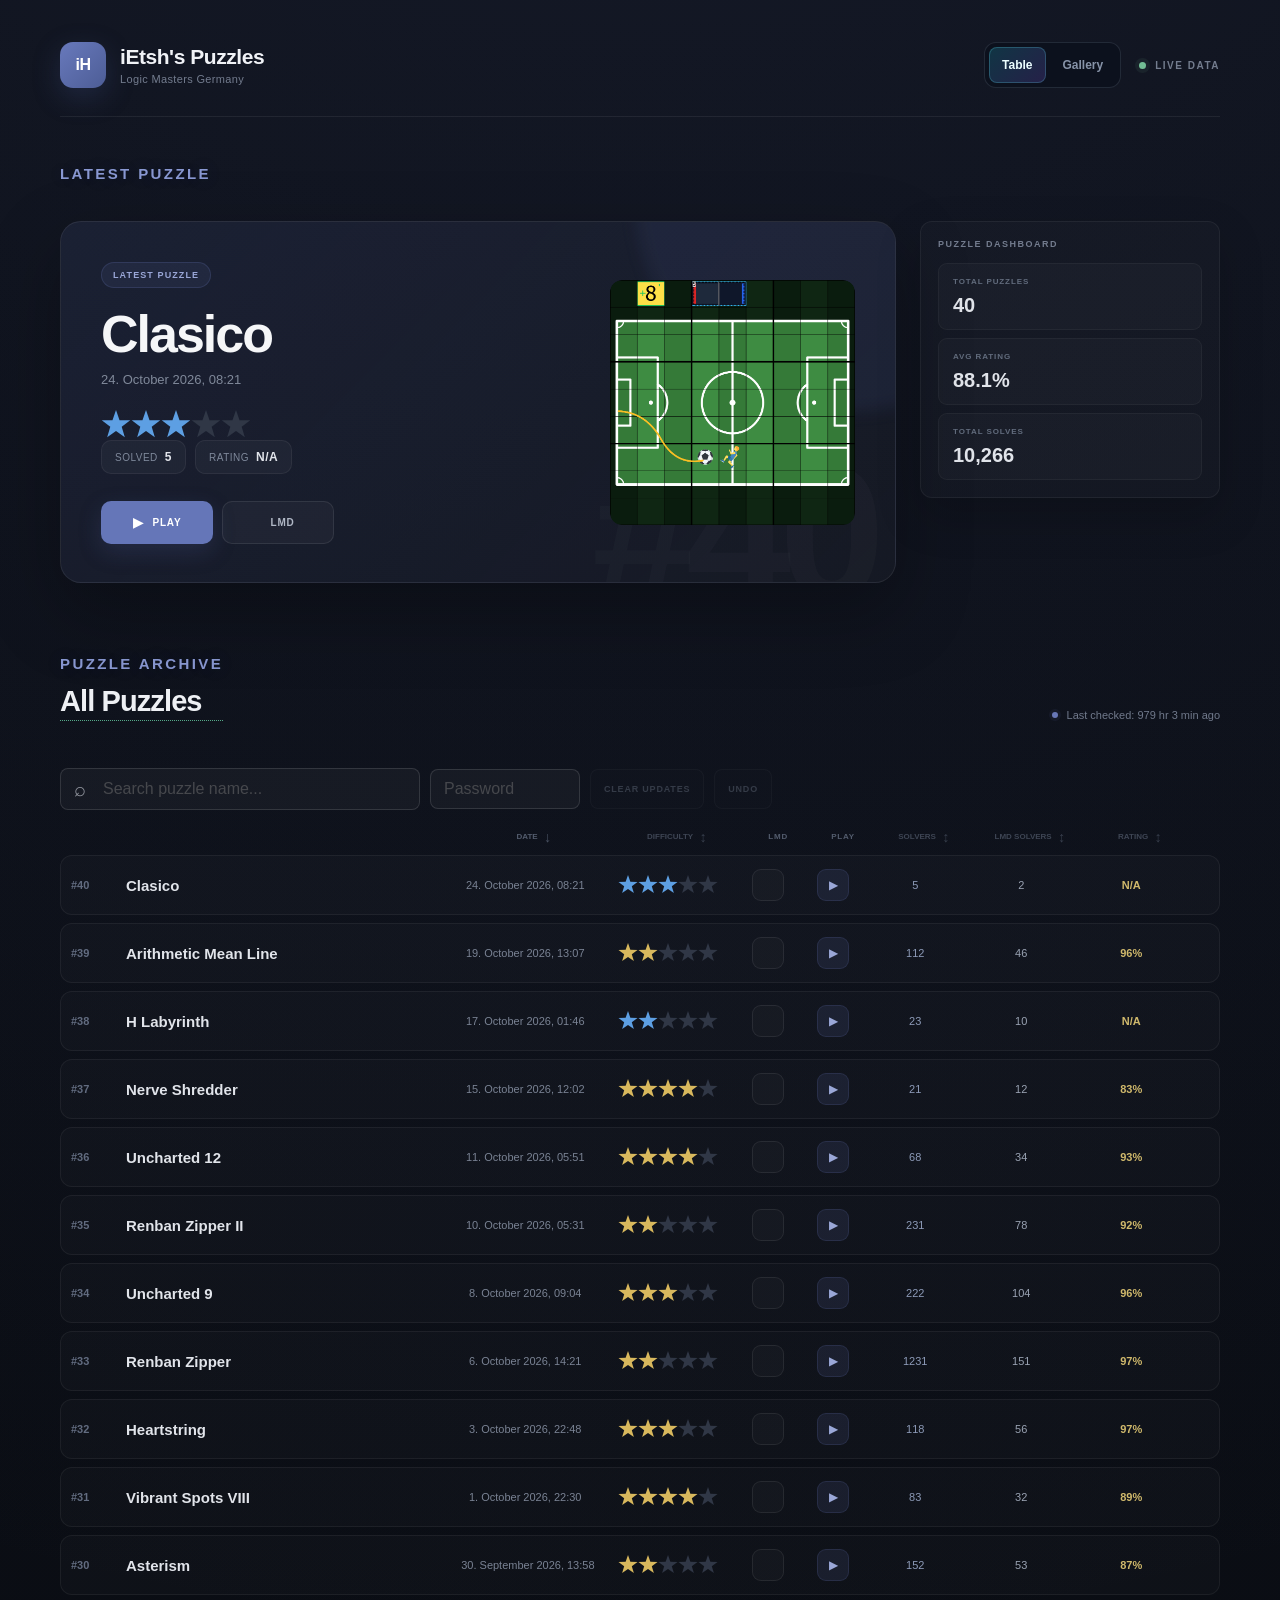
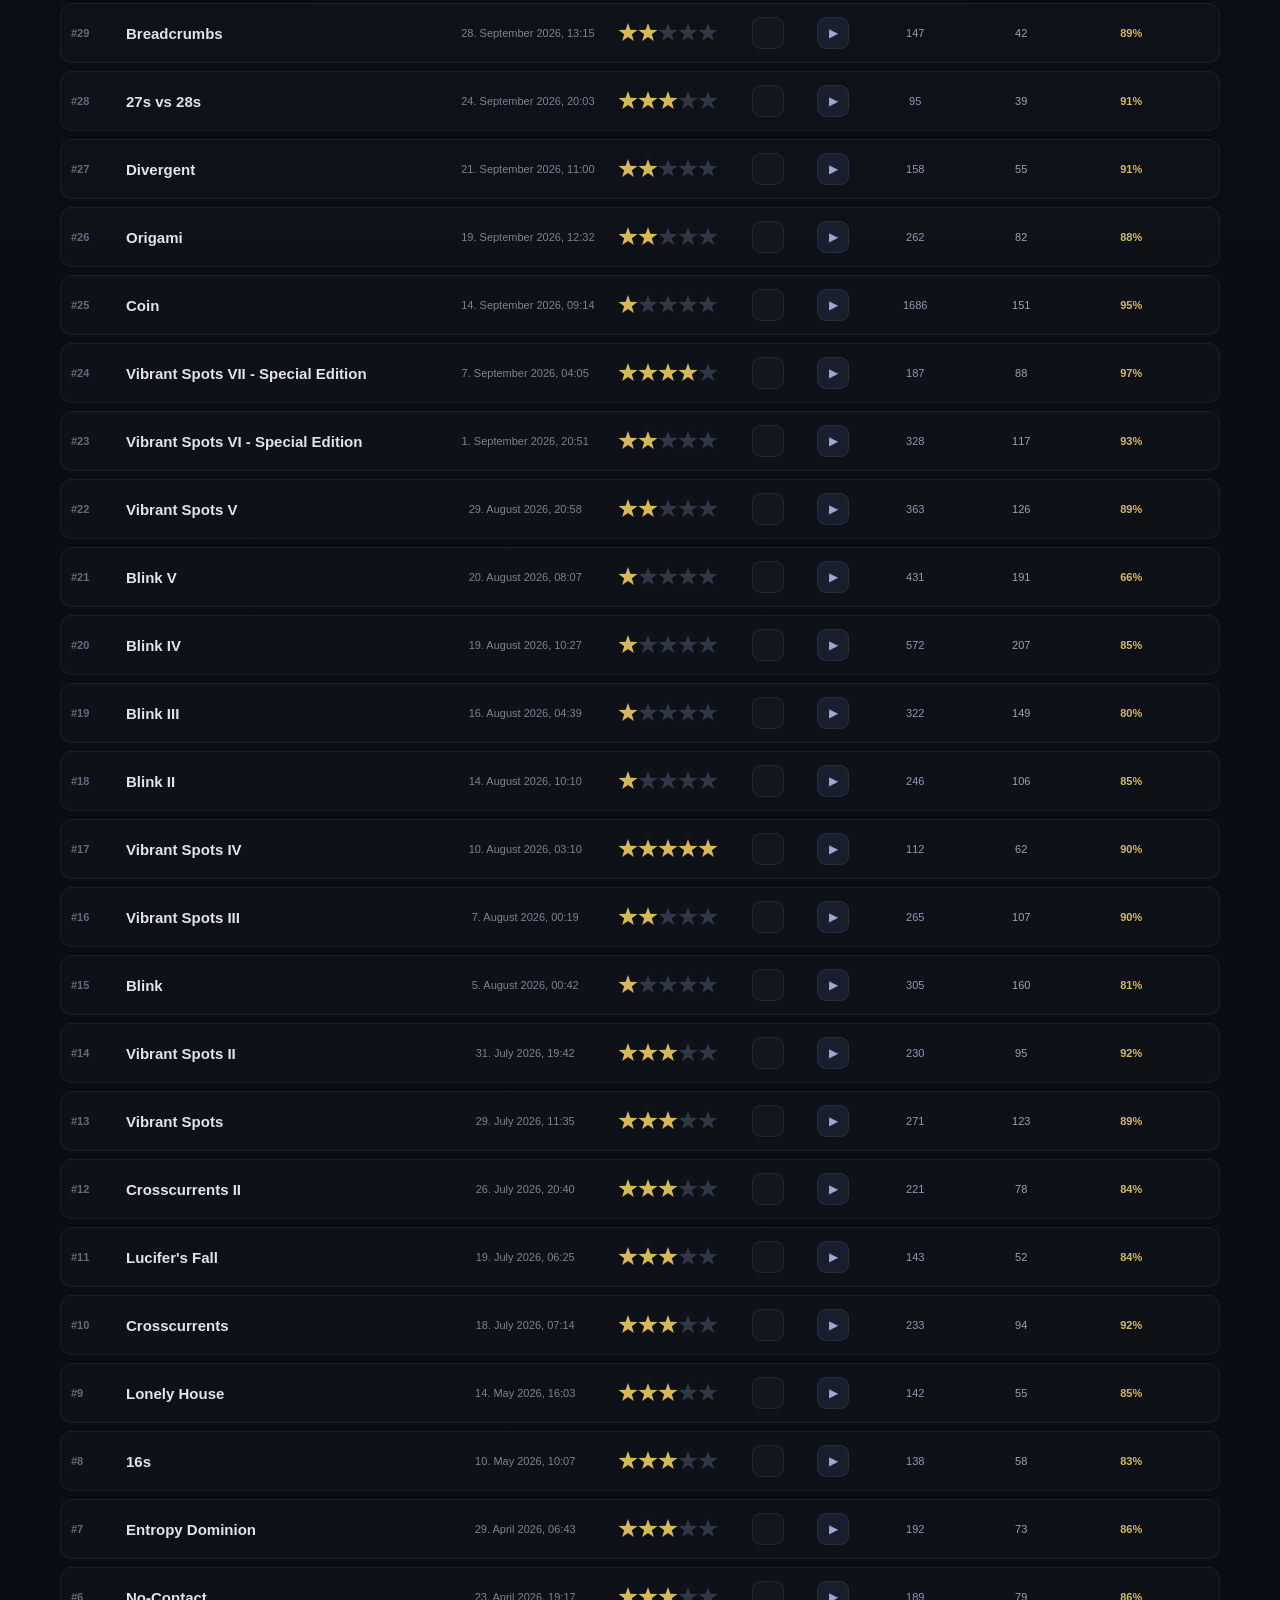
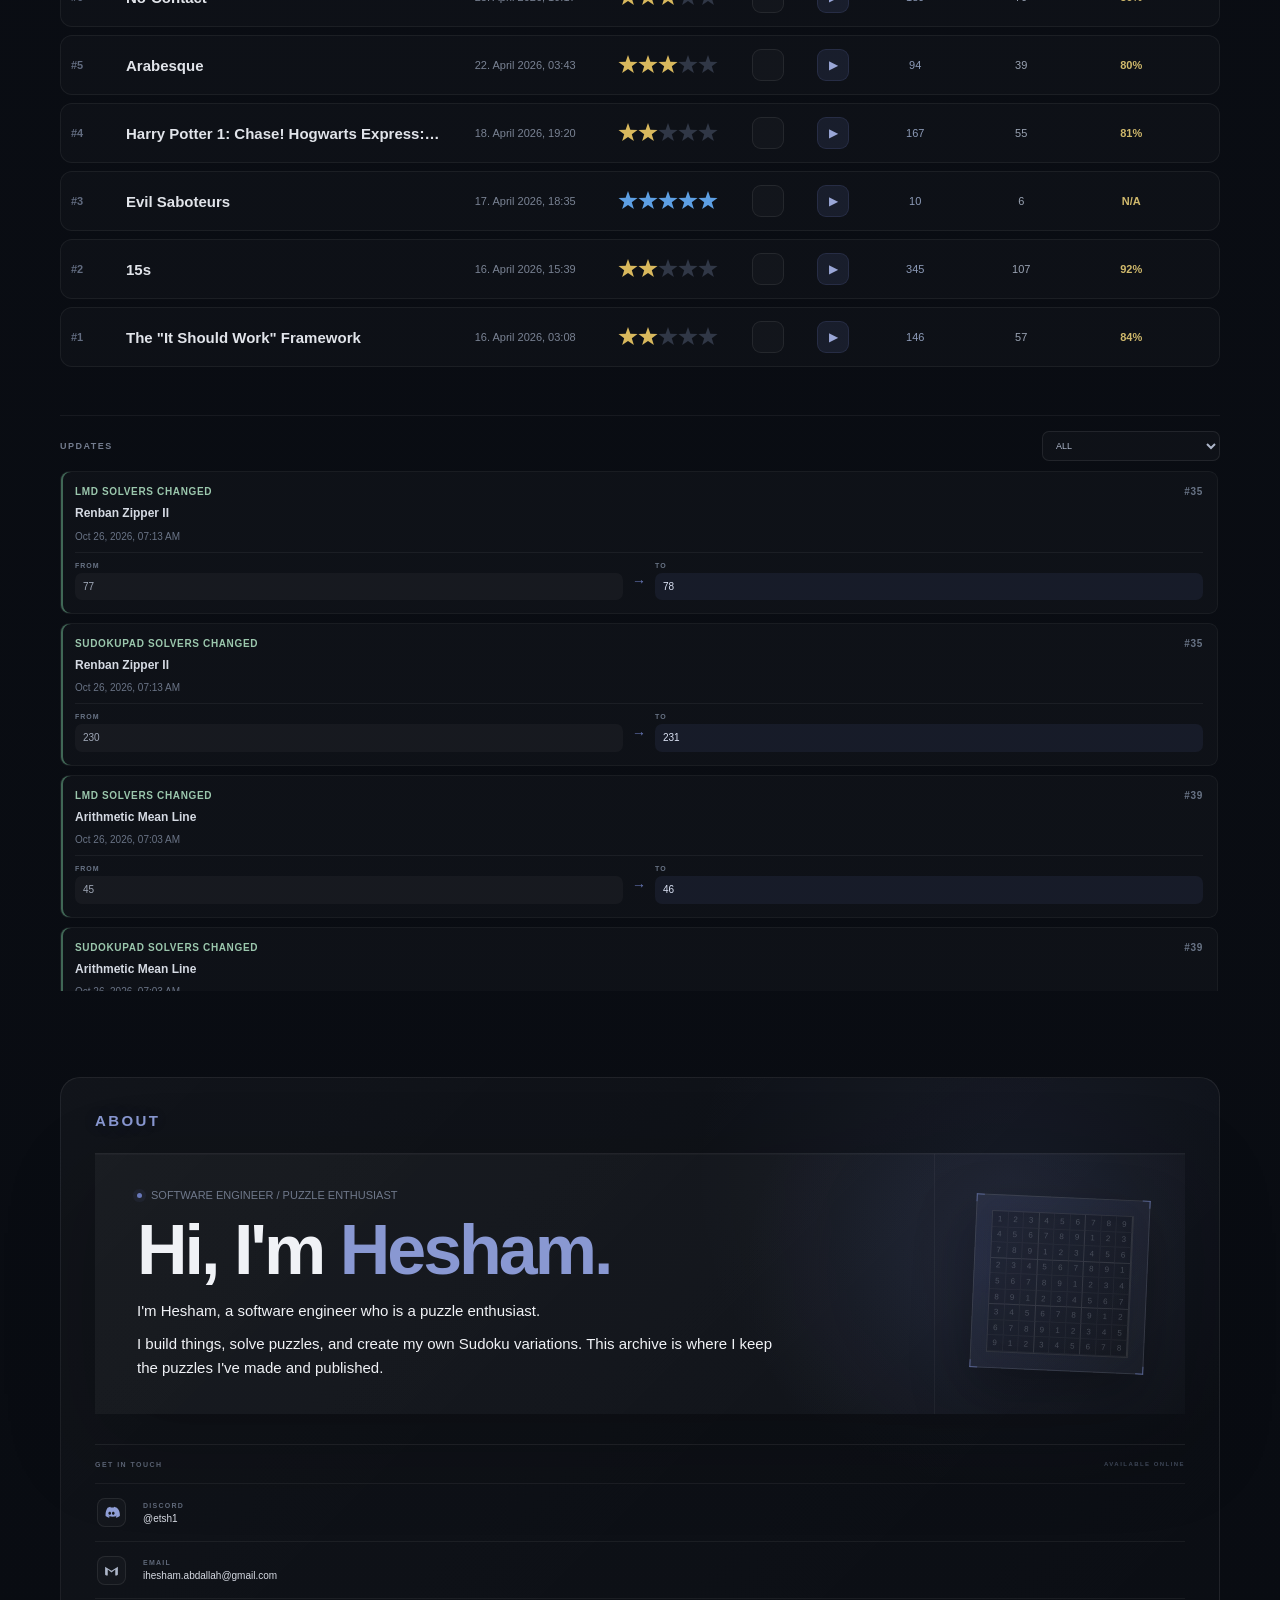
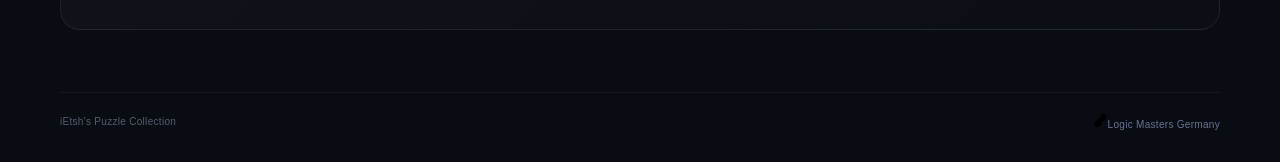
==== sudoku-ietsh/ietsh/lmd/index.html @ 605f1b1a "Use consistent SVG icons and improve puzzle link presentation" ====
<!DOCTYPE html>
<html lang="en">
<head>
    <meta charset="UTF-8">
    <meta name="viewport" content="width=device-width, initial-scale=1.0">
    <title>iEtsh's Puzzles</title>
    <link href="../../../lib/base.css" rel="stylesheet">
    <link href="./lmd.css" rel="stylesheet">
    <link href="./layout-overrides.css" rel="stylesheet">
    <link href="./mobile-overrides.css" rel="stylesheet">
    <link href="./gallery-mode.css" rel="stylesheet">
    <link rel="icon" href="data:image/svg+xml,%3Csvg xmlns=%27http://www.w3.org/2000/svg%27 viewBox=%270 0 128 128%27%3E%3Crect width=%27128%27 height=%27128%27 fill=%27%230d1015%27/%3E%3Cg fill=%27%23f3f5f7%27%3E%3Ccircle cx=%2737%27 cy=%2731%27 r=%275%27/%3E%3Crect x=%2732%27 y=%2742%27 width=%2710%27 height=%2753%27/%3E%3Crect x=%2754%27 y=%2732%27 width=%2710%27 height=%2763%27/%3E%3Crect x=%2786%27 y=%2732%27 width=%2710%27 height=%2763%27/%3E%3Crect x=%2764%27 y=%2758%27 width=%2732%27 height=%2710%27/%3E%3C/g%3E%3C/svg%3E">
    <script defer src="../../../lib/d3-v7.8.4.js"></script>
    <script defer src="../../../lib/common.js"></script>
    <script defer src="../../../lib/logo.js"></script>
    <script defer src="./lmd.js"></script>
</head>
<body>
<div id="content">
    <header class="site-header">
        <div class="brand">
            <div class="brand-mark">iH</div>
            <div class="brand-info">
                <div class="brand-title">iEtsh's Puzzles</div>
                <div class="brand-subtitle">Logic Masters Germany</div>
            </div>
        </div>
            <div class="archive-view-switch" role="group" aria-label="Archive view">
                <button type="button" class="archive-view-button is-active" data-view="table" aria-pressed="true">Table</button>
                <button type="button" class="archive-view-button" data-view="gallery" aria-pressed="false">Gallery</button>
            </div>
        <div class="live-status">
            <span class="status-dot"></span>
            <span>LIVE DATA</span>
        </div>
    </header>

    <section class="latest-section">
        <div class="section-label">LATEST PUZZLE</div>
        <div id="most-recent"></div>
        <aside id="puzzle-dashboard" class="puzzle-dashboard" aria-label="Puzzle dashboard"></aside>
    </section>

    <section class="listing-section">
        <div class="section-heading">
            <div>
                <div class="section-label">PUZZLE ARCHIVE</div>
                <h1>All Puzzles</h1>
            </div>
            <div id="since" class="update-status">
                <span class="update-dot"></span>
                <span class="update-text">Checking...</span>
            </div>
        </div>
        <div id="summary-table"></div>
        <div id="updates-monitor-host" aria-label="Updates monitor"></div>
    </section>

    <section class="about-section">
        <div class="about-section-top"><div class="section-label">ABOUT</div></div>
        <div class="about-stage">
            <div class="about-identity">
                <div class="identity-main">
                    <div class="identity-eyebrow"><span class="identity-pulse"></span>SOFTWARE ENGINEER / PUZZLE ENTHUSIAST</div>
                    <h2 class="identity-title">Hi, I'm <em>Hesham.</em></h2>
                    <p class="identity-lead">I'm Hesham, a software engineer who is a puzzle enthusiast.</p>
                    <p class="identity-description">I build things, solve puzzles, and create my own Sudoku variations. This archive is where I keep the puzzles I've made and published.</p>
                </div>
            </div>
            <div class="about-visual" aria-hidden="true">
                <div class="visual-frame">
                    <div class="visual-corner visual-corner-tl"></div>
                    <div class="visual-corner visual-corner-tr"></div>
                    <div class="visual-corner visual-corner-bl"></div>
                    <div class="visual-corner visual-corner-br"></div>
                    <div class="visual-grid" id="about-puzzle-grid"></div>
                </div>
            </div>
        </div>
        <div class="about-bottom">
            <div class="about-contact-panel">
                <div class="contact-panel-head"><span>GET IN TOUCH</span><span>AVAILABLE ONLINE</span></div>
                <a class="contact-card" href="https://discord.com/users/700343157690466366" target="_blank" rel="noopener noreferrer">
                    <span class="contact-card-icon contact-discord" aria-hidden="true"><svg viewBox="0 0 24 24" role="img"><path d="M19.54 5.32A16.4 16.4 0 0 0 15.62 4l-.48.98a14.2 14.2 0 0 0-4.28 0L10.38 4a16.4 16.4 0 0 0-3.92 1.32C3.98 9.3 3.3 13.2 3.64 17.05a16.55 16.55 0 0 0 4.8 2.43l1.17-1.58a9.7 9.7 0 0 1-1.85-.9l.45-.34c3.57 1.67 7.44 1.67 10.97 0l.45.34c-.59.35-1.2.65-1.85.9l1.17 1.58a16.55 16.55 0 0 0 4.8-2.43c.4-4.46-.68-8.32-4.21-11.73ZM9.5 15.18c-1.04 0-1.9-.95-1.9-2.12s.84-2.12 1.9-2.12 1.9.95 1.9 2.12-.84 2.12-1.9 2.12Zm5 0c-1.04 0-1.9-.95-1.9-2.12s.84-2.12 1.9-2.12 1.9.95 1.9 2.12-.84 2.12-1.9 2.12Z"></path></svg></span>
                    <span class="contact-card-body"><span class="contact-card-type">DISCORD</span><span class="contact-card-value">@etsh1</span></span>
                </a>
                <a class="contact-card" href="mailto:ihesham.abdallah@gmail.com">
                    <span class="contact-card-icon contact-gmail" aria-hidden="true"><svg viewBox="0 0 24 24" role="img"><path d="M3 6.6v10.8c0 .88.72 1.6 1.6 1.6h2.1V10.7L12 14.8l5.3-4.1V19h2.1c.88 0 1.6-.72 1.6-1.6V6.6l-2.1 1.62L12 12.25 5.1 8.22 3 6.6Z"></path></svg></span>
                    <span class="contact-card-body"><span class="contact-card-type">EMAIL</span><span class="contact-card-value">ihesham.abdallah@gmail.com</span></span>
                </a>
            </div>
        </div>
    </section>

    <script>
        (() => {
            const grid = document.getElementById('about-puzzle-grid');
            if (!grid) return;
            const base = [1,2,3,4,5,6,7,8,9];
            const pattern = (row,col) => base[(row*3 + Math.floor(row/3) + col) % 9];
            const cells = [];
            for (let row=0; row<9; row+=1) {
                for (let col=0; col<9; col+=1) {
                    const cell=document.createElement('span');
                    cell.className='visual-cell';
                    cell.textContent=pattern(row,col);
                    cell.style.setProperty('--row',row);
                    cell.style.setProperty('--col',col);
                    grid.appendChild(cell);
                    cells.push(cell);
                }
            }
            let timer;
            const pulse=(centerRow,centerCol)=>cells.forEach(cell=>{
                const row=Number(cell.style.getPropertyValue('--row'));
                const col=Number(cell.style.getPropertyValue('--col'));
                const distance=Math.abs(row-centerRow)+Math.abs(col-centerCol);
                cell.classList.toggle('is-lit',distance<=1);
            });
            grid.addEventListener('pointermove',event=>{
                const rect=grid.getBoundingClientRect();
                const col=Math.max(0,Math.min(8,Math.floor(((event.clientX-rect.left)/rect.width)*9)));
                const row=Math.max(0,Math.min(8,Math.floor(((event.clientY-rect.top)/rect.height)*9)));
                pulse(row,col);
            });
            grid.addEventListener('pointerleave',()=>{
                clearTimeout(timer);
                timer=setTimeout(()=>pulse(-10,-10),80);
            });
        })();

;
    </script>

    <footer class="site-footer">
        <span>iEtsh's Puzzle Collection</span>
        <a class="footer-lmd-link" href="https://logic-masters.de/Raetselportal/Benutzer/eingestellt.php?name=iEtsh" target="_blank" rel="noopener noreferrer"><svg class="site-link-icon" viewBox="0 0 24 24" width="15" height="15" aria-hidden="true" focusable="false"><path d="M10 13a5 5 0 0 0 7.07 0l3-3A5 5 0 0 0 13 2.93l-1.72 1.71M14 11a5 5 0 0 0-7.07 0l-3 3A5 5 0 0 0 11 21.07l1.71-1.71" /></svg><span>Logic Masters Germany</span></a>
    </footer>

    <div id="tooltip" class="tooltip"><div class="thumb"><img src="" alt=""></div><div class="caption"></div></div>
</div>
</body>
</html>
---- lib/base.css ----
body {
    background-color: #001;
    color: #bbb;
    font-family: 'Segoe UI', Tahoma, sans-serif;
    margin: 0;
    padding: 20px;
}
#content { max-width: 1100px; margin: 0 auto; }
h1 { color: #dd9; font-size: 2em; border-bottom: 1px dotted #5a8; padding-bottom: 4px; }
#blobz-icon { display: none; }
---- sudoku-ietsh/ietsh/lmd/lmd.css ----
/* =========================================================
   iEtsh Puzzle Archive
   Premium Dark UI
   ========================================================= */

* {
    box-sizing: border-box;
}

body {
    background:
        radial-gradient(
            circle at 50% -15%,
            rgba(92, 108, 176, 0.14),
            transparent 42%
        ),
        linear-gradient(
            180deg,
            #0b0e15 0%,
            #090c12 100%
        );

    color: #d9dde7;

    font-family:
        "Segoe UI",
        Tahoma,
        Arial,
        sans-serif;

    margin: 0;
    padding: 0;

    min-height: 100vh;
}

#content {
    width: min(1160px, calc(100% - 44px));
    margin: 0 auto;
    padding: 42px 0 32px;
}


/* =========================================================
   Header
   ========================================================= */

.site-header {
    display: flex;
    align-items: center;
    justify-content: space-between;

    padding-bottom: 28px;

    border-bottom:
        1px solid rgba(255, 255, 255, 0.065);
}

.brand {
    display: flex;
    align-items: center;
    gap: 14px;
}

.brand-mark {
    width: 46px;
    height: 46px;

    display: flex;
    align-items: center;
    justify-content: center;

    border-radius: 13px;

    background:
        linear-gradient(
            135deg,
            #6879bc,
            #4d5d96
        );

    color: #ffffff;

    font-size: 16px;
    font-weight: 700;
    letter-spacing: -0.5px;

    box-shadow:
        0 9px 28px rgba(72, 88, 147, 0.27);
}

.brand-title {
    color: #f0f2f6;
    font-size: 21px;
    font-weight: 650;
    letter-spacing: -0.45px;
}

.brand-subtitle {
    color: #737c8e;
    font-size: 11px;
    margin-top: 4px;
    letter-spacing: 0.35px;
}

.live-status {
    display: flex;
    align-items: center;
    gap: 9px;

    color: #737c8e;

    font-size: 10px;
    font-weight: 700;
    letter-spacing: 1.5px;
}

.status-dot {
    width: 7px;
    height: 7px;

    border-radius: 50%;

    background: #72bd94;

    box-shadow:
        0 0 0 4px rgba(114, 189, 148, 0.08);

    animation: livePulse 2.4s infinite;
}

@keyframes livePulse {
    0%, 100% {
        opacity: 1;
    }

    50% {
        opacity: 0.4;
    }
}


/* =========================================================
   Sections
   ========================================================= */

.latest-section {
    padding-top: 48px;
}

.listing-section {
    padding-top: 72px;
}

.section-label {
    color: #8998d2;

    font-size: 15px;
    font-weight: 700;

    letter-spacing: 2.4px;

    margin-bottom: 15px;
    text-shadow: 0 0 22px rgba(104, 120, 184, 0.16);
}

.section-label span {
    color: #6576b7;
    margin-right: 9px;
}


/* =========================================================
   Latest Puzzle Hero
   ========================================================= */

.latest-card {
    position: relative;

    overflow: hidden;

    min-height: 305px;

    padding: 38px 40px;

    border-radius: 21px;

    border:
        1px solid rgba(255, 255, 255, 0.08);

    background:
        linear-gradient(
            135deg,
            rgba(88, 104, 169, 0.14),
            rgba(255, 255, 255, 0.025)
        );

    box-shadow:
        0 28px 75px rgba(0, 0, 0, 0.28);

    animation:
        cardEnter 0.6s ease both;

    transition:
        transform 0.3s ease,
        border-color 0.3s ease,
        box-shadow 0.3s ease;
}

.latest-card:hover {
    transform: translateY(-3px);

    border-color:
        rgba(109, 126, 198, 0.25);

    box-shadow:
        0 34px 85px rgba(0, 0, 0, 0.34);
}

.latest-glow {
    position: absolute;

    width: 430px;
    height: 430px;

    right: -170px;
    top: -240px;

    border-radius: 50%;

    background:
        rgba(94, 111, 183, 0.10);

    filter: blur(8px);

    pointer-events: none;
}


/* =========================================================
   Large translucent number
   ========================================================= */

.latest-number-bg {
    position: absolute;

    right: 22px;
    bottom: -46px;

    color:
        rgba(255, 255, 255, 0.025);

    font-size: 190px;

    line-height: 1;

    font-weight: 800;

    letter-spacing: -12px;

    pointer-events: none;
    user-select: none;
}


/* =========================================================
   Latest inner layout
   ========================================================= */

.latest-inner {
    position: relative;
    z-index: 2;

    width: 100%;
}

.latest-info {
    position: relative;

    width: 100%;
    max-width: 100%;

    padding-right: 285px;
}

.latest-content {
    position: relative;
}


/* =========================================================
   Latest image
   ========================================================= */

.latest-image {
    position: absolute;

    top: 20px;
    right: 0;

    width: 245px;
    height: 245px;

    display: flex;
    align-items: center;
    justify-content: center;

    overflow: hidden;

    border-radius: 12px;

    z-index: 3;
}

.latest-image img {
    display: block;

    width: 100%;
    height: 100%;

    max-width: 100%;
    max-height: 100%;

    object-fit: contain;

    border-radius: 12px;
}


/* =========================================================
   Latest top
   ========================================================= */

.latest-top {
    position: relative;

    display: flex;
    align-items: center;

    margin-bottom: 17px;

    min-height: 30px;
}

.latest-badge {
    display: inline-flex;
    align-items: center;

    padding: 7px 11px;

    border-radius: 999px;

    border:
        1px solid rgba(101, 118, 184, 0.22);

    background:
        rgba(101, 118, 184, 0.11);

    color: #9aa7d7;

    font-size: 9px;
    font-weight: 700;
    letter-spacing: 1.1px;
}


/* =========================================================
   Latest small number
   ========================================================= */

.latest-number {
    position: absolute;

    top: -23px;
    right: 0;

    color: #687494;

    font-size: 13px;
    font-weight: 650;

    letter-spacing: 0.5px;

    line-height: 1;

    z-index: 6;
}


/* =========================================================
   Latest title
   ========================================================= */

.latest-title {
    color: #f5f6f8;

    font-size: clamp(34px, 5vw, 52px);

    line-height: 1.06;

    letter-spacing: -2px;

    margin: 0 0 10px;

    font-weight: 700;

    max-width: 100%;
}


/* =========================================================
   Latest date
   ========================================================= */

.latest-date {
    color: #80899a;

    font-size: 13px;

    margin: 0 0 23px;
}


/* =========================================================
   Stars
   ========================================================= */

.puzzle-stars {
    display: flex;
    align-items: center;

    width: fit-content;
}

.puzzle-stars .star-bar {
    display: block;

    width: auto;
    height: auto;

    overflow: visible;
}

.puzzle-stars .star-bar path {
    display: block;
}

.puzzle-stars .star-1 {
    fill: #d8b85d !important;
}

.puzzle-stars .star-0 {
    fill: #303746 !important;
}

.puzzle-stars.author-stars .star-1 {
    fill: #5d9fe3 !important;
}

.latest-stars {
    margin-bottom: 24px;
}

.latest-stars svg {
    display: block;
}


/* =========================================================
   Latest meta
   ========================================================= */

.latest-meta {
    display: flex;
    flex-wrap: wrap;

    gap: 9px;

    margin-bottom: 27px;
}

.meta-pill {
    display: flex;
    align-items: center;

    gap: 7px;

    padding: 9px 13px;

    border-radius: 10px;

    background:
        rgba(255, 255, 255, 0.035);

    border:
        1px solid rgba(255, 255, 255, 0.06);

    color: #7f899b;

    font-size: 10px;

    letter-spacing: 0.5px;
}

.meta-pill strong {
    color: #e2e5eb;

    font-size: 12px;
    font-weight: 650;
}


/* =========================================================
   Latest Action Buttons
   ========================================================= */

.latest-actions {
    display: flex;
    align-items: center;

    gap: 9px;
}

.action-btn {
    display: inline-flex;
    align-items: center;
    justify-content: center;

    gap: 9px;

    min-width: 112px;
    height: 43px;

    padding: 0 16px;

    border-radius: 10px;

    text-decoration: none;

    font-size: 10px;
    font-weight: 700;

    letter-spacing: 0.8px;

    transition:
        transform 0.2s ease,
        background 0.2s ease,
        border-color 0.2s ease,
        box-shadow 0.2s ease;
}

.action-btn:hover {
    transform: translateY(-2px);
}

.action-icon {
    font-size: 13px;
    line-height: 1;
}

.action-label {
    line-height: 1;
}

.play-btn {
    background: #6576b8;

    color: #ffffff;

    box-shadow:
        0 8px 22px rgba(74, 88, 145, 0.25);
}

.play-btn:hover {
    background: #7182c5;

    box-shadow:
        0 11px 27px rgba(74, 88, 145, 0.32);
}

.lmd-btn {
    background:
        rgba(255, 255, 255, 0.035);

    border:
        1px solid rgba(255, 255, 255, 0.085);

    color: #b1b8c6;
}

.lmd-btn:hover {
    background:
        rgba(255, 255, 255, 0.065);

    border-color:
        rgba(255, 255, 255, 0.15);
}


/* =========================================================
   Animations
   ========================================================= */

@keyframes cardEnter {
    from {
        opacity: 0;
        transform: translateY(14px);
    }

    to {
        opacity: 1;
        transform: translateY(0);
    }
}


/* =========================================================
   Archive Heading
   ========================================================= */

.section-heading {
    display: flex;
    align-items: flex-end;
    justify-content: space-between;

    margin-bottom: 23px;
}

.section-heading h1 {
    margin: 0;

    color: #eef0f4;

    font-size: 29px;
    line-height: 1;

    letter-spacing: -0.9px;
}

.update-status {
    display: flex;
    align-items: center;

    gap: 9px;

    color: #70798b;

    font-size: 11px;
}

.update-dot {
    width: 6px;
    height: 6px;

    border-radius: 50%;

    background: #6878b8;

    box-shadow:
        0 0 0 3px rgba(104, 120, 184, 0.08);
}

.update-text {
    white-space: nowrap;
}


/* =========================================================
   Archive + Dashboard Layout
   ========================================================= */

.listing-section {
    display: grid;

    grid-template-columns:
        minmax(0, 1fr)
        230px;

    grid-template-areas:
        "heading heading"
        "archive dashboard";

    column-gap: 20px;

    align-items: start;
}

.listing-section .section-heading {
    grid-area: heading;
}

.listing-section #summary-table {
    grid-area: archive;

    min-width: 0;
    width: 100%;
}

.listing-section .puzzle-dashboard {
    grid-area: dashboard;

    margin: 54px 0 0;

    width: 100%;
}


/* =========================================================
   Archive
   ========================================================= */

#summary-table {
    margin: 0;
    padding: 0;

    background: transparent;

    cursor: default;

    min-width: 0;
}


/* =========================================================
   Search / Sorting
   ========================================================= */

.archive-controls {
    display: flex;
    align-items: center;
    justify-content: flex-start;
    flex-wrap: wrap;

    gap: 10px;

    width: 100%;

    margin: 0 0 15px;
}

.archive-search {
    position: relative;

    width: min(360px, 100%);
}

.archive-search-icon {
    position: absolute;

    left: 14px;
    top: 50%;

    transform: translateY(-50%);

    font-size: 20px;

    line-height: 1;

    opacity: 0.65;

    pointer-events: none;
}

.archive-search-input {
    width: 100%;

    padding:
        11px 14px 11px 42px;

    border:
        1px solid rgba(255, 255, 255, 0.12);

    border-radius: 8px;

    outline: none;

    background:
        rgba(255, 255, 255, 0.035);

    color: inherit;

    font: inherit;

    transition:
        border-color 0.2s ease,
        background 0.2s ease,
        box-shadow 0.2s ease;
}

.archive-search-input::placeholder {
    opacity: 0.5;
}

.archive-search-input:hover {
    background:
        rgba(255, 255, 255, 0.055);
}

.archive-search-input:focus {
    border-color:
        rgba(255, 255, 255, 0.35);

    background:
        rgba(255, 255, 255, 0.06);

    box-shadow:
        0 0 0 3px rgba(255, 255, 255, 0.06);
}

.archive-password {
    width: 150px;
}

.archive-password-input {
    width: 100%;

    height: 40px;

    padding: 0 13px;

    border:
        1px solid rgba(255, 255, 255, 0.12);

    border-radius: 8px;

    outline: none;

    background:
        rgba(255, 255, 255, 0.035);

    color: inherit;

    font: inherit;

    transition:
        border-color 0.2s ease,
        background 0.2s ease,
        box-shadow 0.2s ease;
}

.archive-password-input::placeholder {
    opacity: 0.5;
}

.archive-password-input:hover {
    background:
        rgba(255, 255, 255, 0.055);
}

.archive-password-input:focus {
    border-color:
        rgba(255, 255, 255, 0.35);

    background:
        rgba(255, 255, 255, 0.06);

    box-shadow:
        0 0 0 3px rgba(255, 255, 255, 0.06);
}

.archive-search-button {
    height: 40px;

    padding: 0 13px;

    border:
        1px solid rgba(255, 255, 255, 0.09);

    border-radius: 8px;

    background:
        rgba(255, 255, 255, 0.025);

    color: #7d8798;

    font: inherit;
    font-size: 9px;
    font-weight: 700;

    letter-spacing: 0.8px;

    cursor: pointer;

    transition:
        background 0.18s ease,
        border-color 0.18s ease,
        color 0.18s ease,
        transform 0.18s ease;
}

.archive-search-button:hover:not(:disabled) {
    background:
        rgba(101, 118, 184, 0.08);

    border-color:
        rgba(101, 118, 184, 0.2);

    color: #aeb9df;
}

.archive-search-button:active:not(:disabled) {
    transform: translateY(1px);
}

.archive-search-button:disabled {
    opacity: 0.35;

    cursor: not-allowed;
}

.archive-clear-updates {
    height: 40px;

    padding: 0 13px;

    border:
        1px solid rgba(255, 255, 255, 0.09);

    border-radius: 8px;

    background:
        rgba(255, 255, 255, 0.025);

    color: #7d8798;

    font: inherit;
    font-size: 9px;
    font-weight: 700;

    letter-spacing: 0.8px;

    cursor: pointer;

    transition:
        background 0.18s ease,
        border-color 0.18s ease,
        color 0.18s ease,
        transform 0.18s ease;
}

.archive-clear-updates:hover:not(:disabled) {
    background:
        rgba(114, 189, 148, 0.08);

    border-color:
        rgba(114, 189, 148, 0.2);

    color: #9bc7ad;
}

.archive-clear-updates:active:not(:disabled) {
    transform: translateY(1px);
}

.archive-clear-updates:disabled {
    opacity: 0.35;

    cursor: not-allowed;
}

.archive-undo-updates {
    height: 40px;

    padding: 0 13px;

    border:
        1px solid rgba(255, 255, 255, 0.09);

    border-radius: 8px;

    background:
        rgba(255, 255, 255, 0.025);

    color: #7d8798;

    font: inherit;
    font-size: 9px;
    font-weight: 700;

    letter-spacing: 0.8px;

    cursor: pointer;

    transition:
        background 0.18s ease,
        border-color 0.18s ease,
        color 0.18s ease,
        transform 0.18s ease;
}

.archive-undo-updates:hover:not(:disabled) {
    background:
        rgba(101, 118, 184, 0.08);

    border-color:
        rgba(101, 118, 184, 0.2);

    color: #aeb9df;
}

.archive-undo-updates:active:not(:disabled) {
    transform: translateY(1px);
}

.archive-undo-updates:disabled {
    opacity: 0.35;

    cursor: not-allowed;
}

.archive-sort-button {
    display: inline-flex;
    align-items: center;
    justify-content: center;

    gap: 5px;

    padding: 5px 6px;

    margin: 0;

    border: 0;

    border-radius: 5px;

    background: transparent;

    color: inherit;

    font: inherit;

    font-size: 0.78rem;
    font-weight: 600;

    cursor: pointer;

    opacity: 0.7;

    transition:
        background 0.18s ease,
        opacity 0.18s ease,
        transform 0.18s ease;
}

.archive-sort-button:hover {
    opacity: 1;

    background:
        rgba(255, 255, 255, 0.07);
}

.archive-sort-button:active {
    transform: translateY(1px);
}

.archive-sort-button.active {
    opacity: 1;
}

.archive-sort-button:focus-visible,
.archive-search-input:focus-visible {
    outline:
        2px solid rgba(255, 255, 255, 0.4);

    outline-offset: 2px;
}

.archive-sort-arrow {
    display: inline-flex;
    align-items: center;
    justify-content: center;

    min-width: 12px;

    font-size: 0.9rem;

    line-height: 1;

    opacity: 0.85;
}


/* =========================================================
   Archive Header
   ========================================================= */

.archive-header {
    display: grid;
    align-items: center;

    grid-template-columns:
        42px
        minmax(170px, 1fr)
        126px
        112px
        44px
        44px
        76px
        88px
        76px;

    gap: 13px;

    height: 24px;

    margin: 0 10px 6px;

    padding: 0;

    color: #535c6d;

    font-size: 8px;
    font-weight: 700;

    letter-spacing: 0.8px;

    line-height: 1;

    text-transform: uppercase;

    pointer-events: auto;

    user-select: none;
}

.archive-header > div {
    min-width: 0;
}

.archive-header-number,
.archive-header-title,
.archive-header-date,
.archive-header-difficulty,
.archive-header-link,
.archive-header-sudokupad-solves,
.archive-header-solves,
.archive-header-rating {
    min-width: 0;
}

.archive-header-difficulty,
.archive-header-link {
    text-align: center;

    white-space: nowrap;
}

.archive-header-sudokupad-solves,
.archive-header-solves,
.archive-header-rating {
    text-align: center;

    white-space: nowrap;
}

.archive-header .archive-sort-button {
    width: 100%;

    display: flex;
    align-items: center;
    justify-content: center;

    gap: 4px;

    pointer-events: auto;

    padding:
        4px 3px;

    font-size: inherit;
}


/* =========================================================
   Archive Rows
   ========================================================= */

#summary-table .rec {
    width: 100%;

    margin-bottom: 8px;

    overflow: hidden;

    border-radius: 12px;

    border:
        1px solid rgba(255, 255, 255, 0.055);

    background:
        rgba(255, 255, 255, 0.018);

    transition:
        transform 0.22s ease,
        background 0.22s ease,
        border-color 0.22s ease;

    animation:
        rowEnter 0.45s ease both;

    outline: none;
}

#summary-table .rec:hover {
    transform: translateX(4px);

    background:
        rgba(94, 108, 169, 0.075);

    border-color:
        rgba(108, 124, 193, 0.18);
}

#summary-table .rec:focus {
    outline: none;

    box-shadow:
        inset 3px 0 0 rgba(255, 255, 255, 0.7),
        inset 0 0 0 1px rgba(255, 255, 255, 0.08);

    background:
        rgba(255, 255, 255, 0.045);
}

#summary-table .rec:focus-visible {
    outline:
        2px solid rgba(255, 255, 255, 0.35);

    outline-offset: -2px;
}

@keyframes rowEnter {
    from {
        opacity: 0;
        transform: translateY(7px);
    }

    to {
        opacity: 1;
        transform: translateY(0);
    }
}

#summary-table ul {
    display: grid;

    grid-template-columns:
        42px
        minmax(170px, 1fr)
        126px
        112px
        44px
        44px
        76px
        88px
        76px;

    align-items: center;

    gap: 13px;

    width: 100%;

    margin: 0;

    padding:
        13px 10px;

    list-style: none;
}

#summary-table li {
    display: block;

    min-width: 0;

    margin: 0;
    padding: 0;

    font-size: 12px;
}


/* =========================================================
   Number
   ========================================================= */

#summary-table .archive-number {
    color: #626c80;

    font-size: 11px;
    font-weight: 650;
}


/* =========================================================
   Title
   ========================================================= */

#summary-table .archive-title {
    color: #e1e4ea;

    font-size: 15px;
    font-weight: 600;

    white-space: nowrap;

    overflow: hidden;

    text-overflow: ellipsis;
}


/* =========================================================
   Date
   ========================================================= */

#summary-table .archive-date {
    color: #7a8394;

    font-size: 11px;

    padding: 0 5px;

    white-space: nowrap;

    overflow: visible;

    text-overflow: clip;

    text-align: center;
}


/* =========================================================
   Difficulty
   ========================================================= */

#summary-table .archive-difficulty {
    display: flex;
    align-items: center;
    justify-content: center;

    min-width: 0;

    padding: 0 4px;

    width: 100%;
}

#summary-table .archive-difficulty .puzzle-stars {
    width: 100px;
    min-width: 100px;
    max-width: 100px;

    flex: 0 0 100px;
}

#summary-table .archive-difficulty svg {
    display: block;

    width: 100px;
    height: 20px;

    max-width: none;
}


/* =========================================================
   Links
   ========================================================= */

#summary-table .archive-link {
    display: flex;

    align-items: center;
    justify-content: center;
}

.archive-action {
    width: 32px;
    height: 32px;

    display: inline-flex;

    align-items: center;
    justify-content: center;

    border-radius: 9px;

    text-decoration: none;

    transition:
        opacity 0.18s ease,
        transform 0.18s ease,
        background 0.18s ease,
        border-color 0.18s ease;
}

.archive-action:hover {
    opacity: 1;

    transform: translateY(-1px);
}

.archive-action .action-icon {
    display: inline-flex;

    align-items: center;
    justify-content: center;

    font-size: 12px;
}

.play-action {
    background:
        rgba(101, 118, 184, 0.13);

    border:
        1px solid rgba(101, 118, 184, 0.18);

    color: #9aa7d7;
}

.play-action:hover {
    background:
        rgba(101, 118, 184, 0.22);
}

.lmd-action {
    background:
        rgba(255, 255, 255, 0.025);

    border:
        1px solid rgba(255, 255, 255, 0.075);

    color: #8f98a9;
}

.lmd-action:hover {
    background:
        rgba(255, 255, 255, 0.06);

    color: #b8bfcc;
}


/* =========================================================
   Solves
   ========================================================= */

#summary-table .archive-sudokupad-solves {
    color: #8d9bb8;

    text-align: center;

    font-size: 11px;

    white-space: nowrap;

    font-variant-numeric: tabular-nums;
}


/* =========================================================
   LMD Solvers
   ========================================================= */

#summary-table .archive-solves {
    color: #9aa3b3;

    text-align: center;

    font-size: 11px;

    white-space: nowrap;

    font-variant-numeric: tabular-nums;
}


/* =========================================================
   Rating
   ========================================================= */

#summary-table .archive-rating {
    color: #d0b96c;

    text-align: center;

    font-size: 11px;
    font-weight: 650;

    white-space: nowrap;

    font-variant-numeric: tabular-nums;
}


/* =========================================================
   Empty Archive
   ========================================================= */

.archive-empty {
    display: flex;
    flex-direction: column;

    align-items: center;
    justify-content: center;

    gap: 6px;

    min-height: 120px;

    padding: 24px;

    border-radius: 12px;

    border:
        1px solid rgba(255, 255, 255, 0.055);

    background:
        rgba(255, 255, 255, 0.018);

    color: #687284;

    text-align: center;
}

.archive-empty strong {
    color: #c7ccd6;

    font-size: 13px;
}

.archive-empty span {
    font-size: 11px;
}


/* =========================================================
   Dashboard
   ========================================================= */

.puzzle-dashboard {
    width: 100%;

    padding: 17px;

    border-radius: 12px;

    border:
        1px solid rgba(255, 255, 255, 0.055);

    background:
        rgba(255, 255, 255, 0.018);

    box-shadow:
        0 18px 45px rgba(0, 0, 0, 0.18);
}

.dashboard-heading {
    display: flex;
    align-items: center;
    justify-content: space-between;

    margin-bottom: 14px;
}

.dashboard-label {
    color: #737c8e;

    font-size: 9px;
    font-weight: 700;

    letter-spacing: 1.5px;

    text-transform: uppercase;
}

.dashboard-cards {
    display: grid;

    grid-template-columns: 1fr;

    gap: 8px;
}

.dashboard-card {
    display: grid;
    grid-template-columns: minmax(0, 1fr) 72px;
    align-items: center;
    gap: 14px;

    padding:
        12px 13px;

    border-radius: 9px;

    border:
        1px solid rgba(255, 255, 255, 0.045);

    background:
        rgba(255, 255, 255, 0.022);

    transition:
        background 0.2s ease,
        border-color 0.2s ease,
        transform 0.2s ease;
}

.dashboard-card:hover {
    transform: translateY(-1px);

    background:
        rgba(255, 255, 255, 0.035);

    border-color:
        rgba(255, 255, 255, 0.075);
}

.dashboard-card-label {
    color: #626c7d;

    font-size: 8px;
    font-weight: 700;

    letter-spacing: 0.9px;

    text-transform: uppercase;

    margin-bottom: 5px;
}

.dashboard-card-value {
    color: #e1e4ea;

    font-size: 1.25rem;
    font-weight: 650;

    line-height: 1.1;

    font-variant-numeric: tabular-nums;

    text-align: left;
}


/* =========================================================
   Update Monitor
   ========================================================= */

.update-monitor {
    margin-top: 16px;

    padding-top: 15px;

    border-top:
        1px solid rgba(255, 255, 255, 0.055);
}

.update-monitor-heading {
    display: flex;
    align-items: center;
    justify-content: space-between;

    margin-bottom: 10px;
}

.update-monitor-label {
    color: #737c8e;

    font-size: 9px;
    font-weight: 700;

    letter-spacing: 1.5px;

    text-transform: uppercase;
}

.update-monitor-list {
    display: flex;
    flex-direction: column;

    gap: 7px;

    max-height: 430px;

    overflow-y: auto;

    padding-right: 2px;
}

.update-entry {
    padding: 10px 11px;

    border-radius: 9px;

    border:
        1px solid rgba(255, 255, 255, 0.045);

    background:
        rgba(255, 255, 255, 0.022);

    box-shadow:
        inset 2px 0 0 rgba(114, 189, 148, 0.5);
}

.update-entry-new {
    animation:
        updateEntryEnter 0.55s ease both;
}

@keyframes updateEntryEnter {
    from {
        opacity: 0;
        transform: translateY(-12px) scale(0.98);
    }

    to {
        opacity: 1;
        transform: translateY(0) scale(1);
    }
}

.update-entry-type {
    display: flex;
    align-items: center;
    justify-content: space-between;

    gap: 7px;

    color: #9bc7ad;

    font-size: 8px;
    font-weight: 700;

    letter-spacing: 0.65px;

    line-height: 1.35;

    text-transform: uppercase;
}

.update-entry-puzzle {
    flex: 0 0 auto;

    color: #687385;

    font-size: 8px;
}

.update-entry-title {
    margin-top: 5px;

    color: #d5dae3;

    font-size: 10px;
    font-weight: 600;

    line-height: 1.35;

    overflow-wrap: anywhere;
}

.update-entry-time {
    margin-top: 5px;

    color: #697385;

    font-size: 8px;

    line-height: 1.3;

    font-variant-numeric: tabular-nums;
}

.update-monitor-empty {
    padding: 12px 4px;

    color: #606a7b;

    font-size: 9px;

    line-height: 1.5;
}


/* =========================================================
   Tooltip
   ========================================================= */

#tooltip {
    position: fixed;

    z-index: 9999;

    width: 220px;

    padding: 9px;

    border-radius: 10px;

    border:
        1px solid rgba(255, 255, 255, 0.09);

    background:
        rgba(13, 16, 24, 0.97);

    box-shadow:
        0 18px 45px rgba(0, 0, 0, 0.42);

    pointer-events: none;

    opacity: 0;

    transition:
        opacity 0.15s ease;
}

.tooltip .thumb {
    width: 100%;
    height: 150px;

    display: flex;
    align-items: center;
    justify-content: center;

    overflow: hidden;

    border-radius: 7px;

    background:
        rgba(255, 255, 255, 0.025);
}

.tooltip .thumb img {
    display: block;

    width: 100%;
    height: 100%;

    object-fit: contain;
}

.caption {
    color: #dfe3eb;

    font-size: 10px;

    padding:
        5px 2px 1px;
}


/* =========================================================
   Footer
   ========================================================= */

.site-footer {
    display: flex;
    align-items: center;
    justify-content: space-between;

    margin-top: 62px;
    padding-top: 20px;

    border-top:
        1px solid rgba(255, 255, 255, 0.055);

    color: #555e70;

    font-size: 10px;

    letter-spacing: 0.3px;
}

.site-footer a {
    color: #687494;

    text-decoration: none;

    transition:
        color 0.18s ease;
}

.site-footer a:hover {
    color: #9aa7d7;
}


/* =========================================================
   Tablet
   ========================================================= */

@media (max-width: 950px) {

    .archive-header {
        grid-template-columns:
            42px
            minmax(150px, 1fr)
            112px
            104px
            42px
            42px
            68px
            78px
            68px;

        gap: 9px;
    }

    #summary-table ul {
        grid-template-columns:
            42px
            minmax(150px, 1fr)
            112px
            104px
            42px
            42px
            68px
            78px
            68px;

        gap: 9px;

        padding-left: 9px;
        padding-right: 9px;
    }

    #summary-table .archive-date {
        font-size: 10px;
    }

    #summary-table .archive-difficulty .puzzle-stars {
        width: 100px;
        min-width: 100px;
        max-width: 100px;

        margin: 0 auto;
    }

    #summary-table .archive-difficulty svg {
        width: 100px;
        height: 20px;
    }

    .archive-sort-button {
        padding-left: 2px;
        padding-right: 2px;
    }
}


/* =========================================================
   Small Tablet
   ========================================================= */

@media (max-width: 850px) {

    #content {
        width: calc(100% - 32px);
    }

    .latest-card {
        padding: 30px;
    }

    .latest-info {
        padding-right: 0;
    }

    .latest-image {
        position: relative;

        top: auto;
        right: auto;

        width: min(100%, 245px);
        height: 245px;

        margin:
            24px auto 0;
    }

    .latest-image img {
        width: 100%;
        height: 100%;

        object-fit: contain;
    }

    .latest-number {
        top: -20px;
        right: 0;
    }

    /* Archive becomes compact */

    .archive-header {
        grid-template-columns:
            40px
            minmax(120px, 1fr)
            40px
            40px
            72px
            62px
            68px;

        gap: 7px;
    }

    /* Header and rows use the exact same seven visible columns:
       # / title / LMD / PLAY / SOLVERS / LMD SOLVERS / RATING. */
    .archive-header > div {
        min-width: 0;
        overflow: visible;
        padding: 0 2px;
    }

    .archive-header-number {
        grid-column: 1;
    }

    .archive-header-title {
        grid-column: 2;
    }

    .archive-header-date,
    .archive-header-difficulty {
        display: none;
    }

    .archive-header-link:nth-of-type(5) {
        grid-column: 3;
    }

    .archive-header-link:nth-of-type(6) {
        grid-column: 4;
    }

    .archive-header-sudokupad-solves {
        grid-column: 5;
    }

    .archive-header-solves {
        grid-column: 6;
    }

    .archive-header-rating {
        grid-column: 7;
    }

    #summary-table ul {
        grid-template-columns:
            40px
            minmax(120px, 1fr)
            40px
            40px
            72px
            62px
            68px;

        gap: 7px;
    }

    #summary-table .archive-date,
    #summary-table .archive-difficulty {
        display: none;
    }

    .archive-header-date,
    .archive-header-difficulty {
        display: none;
    }

    .archive-header-link {
        display: flex;

        align-items: center;
        justify-content: center;
    }

    .archive-header-sudokupad-solves,
    .archive-header-solves,
    .archive-header-rating {
        display: block;
    }
}


/* =========================================================
   Mobile Dashboard / Layout
   ========================================================= */

@media (max-width: 1100px) {

    .listing-section {
        display: grid;

        grid-template-columns: minmax(0, 1fr);

        grid-template-areas:
            "heading"
            "archive"
            "dashboard";

        row-gap: 22px;
    }

    .listing-section .section-heading {
        grid-area: heading;
    }

    .listing-section #summary-table {
        grid-area: archive;
        width: 100%;
        min-width: 0;
    }

    .listing-section .puzzle-dashboard {
        grid-area: dashboard;
        width: 100%;
        margin: 0;
    }

    .archive-header,
    #summary-table .rec {
        min-width: 0;
    }
}


/* =========================================================
   Mobile
   ========================================================= */

@media (max-width: 600px) {

    #content {
        width: calc(100% - 24px);

        padding-top: 24px;
    }

    .site-header {
        padding-bottom: 23px;
    }

    .brand-mark {
        width: 39px;
        height: 39px;

        border-radius: 11px;

        font-size: 14px;
    }

    .brand-title {
        font-size: 18px;
    }

    .brand-subtitle {
        font-size: 10px;
    }

    .live-status {
        display: none;
    }

    .latest-section {
        padding-top: 33px;
    }

    .latest-card {
        min-height: 0;

        padding: 24px;

        border-radius: 17px;
    }

    .latest-number-bg {
        right: -5px;
        bottom: -25px;

        font-size: 120px;

        letter-spacing: -8px;
    }

    .latest-title {
        font-size: 34px;
        letter-spacing: -1.5px;
    }

    .latest-date {
        font-size: 12px;
    }

    .latest-meta {
        gap: 7px;
    }

    .meta-pill {
        padding:
            8px 10px;
    }

    .latest-actions {
        flex-wrap: wrap;
    }

    .action-btn {
        min-width: 100px;
    }


    /* Mobile archive heading */

    .section-heading {
        align-items: flex-start;

        gap: 14px;

        margin-bottom: 18px;
    }

    .section-heading h1 {
        font-size: 24px;
    }

    .update-status {
        font-size: 9px;
    }

    .update-text {
        white-space: normal;

        text-align: right;
    }


    /* Mobile archive controls */

    .archive-search {
        width: 100%;
    }


    /* Mobile archive header */

    .archive-header {
        display: grid;

        grid-template-columns:
            20px
            minmax(0, 1.55fr)
            minmax(0, 1fr)
            minmax(0, 0.9fr)
            minmax(0, 0.75fr)
            minmax(0, 0.55fr)
            minmax(0, 0.55fr)
            minmax(0, 0.8fr)
            minmax(0, 0.9fr);

        grid-template-rows:
            auto
            auto
            auto;

        gap: 4px;

        width: 100%;
        min-width: 0;

        height: 48px;

        margin:
            0 0 8px;

        align-items: center;

        direction: ltr;
    }

    .archive-header > div {
        min-width: 0;
        overflow: visible;
        padding: 0 4px;
    }

    .archive-header-number {
        grid-column: 1;
        grid-row: 1 / 4;
    }

    .archive-header-title {
        grid-column: 2 / 5;
        grid-row: 1;
    }

    .archive-header-date {
        grid-column: 2 / 5;
        grid-row: 2;
        display: block;
    }

    .archive-header-difficulty {
        grid-column: 5;
        grid-row: 1 / 3;
        display: block;
    }

    .archive-header-link:nth-of-type(5) {
        grid-column: 6;
        grid-row: 1 / 3;
    }

    .archive-header-link:nth-of-type(6) {
        grid-column: 7;
        grid-row: 1 / 3;
    }

    .archive-header-sudokupad-solves {
        grid-column: 8;
        grid-row: 1 / 4;
    }

    .archive-header-solves {
        grid-column: 9;
        grid-row: 1 / 4;
    }

    .archive-header-rating {
        grid-column: 7;
        grid-row: 3;
    }

    .archive-sort-button {
        width: 100%;

        padding:
            3px 2px;

        font-size: 7px;
        letter-spacing: 0;
        white-space: normal;
        line-height: 1.1;

        text-align: center;
    }

    .archive-header-link {
        text-align: center;
        font-size: 7px;
        padding: 0 2px;
        line-height: 1.1;
        white-space: normal;
        overflow-wrap: anywhere;
    }


    /* Mobile archive cards */

    #summary-table {
        overflow-x: hidden;
        overflow-y: visible;

        width: calc(100% + 24px);
        max-width: none;

        margin-left: -12px;

        padding:
            0 12px 4px;
    }

    #summary-table .rec {
        margin-bottom: 7px;

        width: 100%;
        min-width: 0;

        overflow: hidden;
    }

    #summary-table ul {
        grid-template-columns:
            20px
            minmax(0, 1.9fr)
            minmax(0, 1.35fr)
            minmax(0, 1.05fr)
            minmax(0, 0.55fr)
            minmax(0, 0.55fr)
            minmax(0, 0.9fr)
            minmax(0, 1.05fr)
            minmax(0, 0.8fr);

        grid-template-rows:
            auto
            auto
            auto
            auto;

        gap: 5px;

        width: 100%;
        min-width: 0;

        padding:
            12px 5px;

        direction: ltr;
    }

    #summary-table .archive-number {
        grid-column: 1;
        grid-row: 1 / 5;

        align-self: center;
    }

    #summary-table .archive-title {
        grid-column: 2 / 5;
        grid-row: 1;

        width: 100%;

        font-size: 13px;

        min-width: 0;
        overflow: visible;
        overflow-wrap: anywhere;
        white-space: normal;
        line-height: 1.2;
    }

    #summary-table .archive-link:nth-of-type(1) {
        grid-column: 6;
        grid-row: 1;
    }

    #summary-table .archive-link:nth-of-type(2) {
        grid-column: 7;
        grid-row: 1;
    }

    #summary-table .archive-date {
        grid-column: 2 / 5;
        grid-row: 2;

        display: block;

        font-size: 9px;
        color: #80899a;
        white-space: normal;
        line-height: 1.15;
        overflow: visible;
        text-overflow: clip;
    }

    #summary-table .archive-difficulty {
        grid-column: 5;
        grid-row: 1 / 3;

        display: flex;
        align-items: center;
        justify-content: center;
        min-width: 0;
    }

    #summary-table .archive-difficulty .puzzle-stars {
        width: 64px;
        min-width: 64px;
        max-width: 64px;
    }

    #summary-table .archive-difficulty svg {
        width: 64px;
        height: 14px;
    }

    #summary-table .archive-sudokupad-solves {
        grid-column: 8;
        grid-row: 4;

        display: block;

        text-align: center;

        font-size: 8px;

        white-space: nowrap;
    }

    #summary-table .archive-sudokupad-solves::before {
        content: 'SOLVERS: ';

        color: #687385;

        font-size: 7px;

        letter-spacing: 0.35px;
    }

    #summary-table .archive-solves {
        grid-column: 9;
        grid-row: 4;

        display: block;

        text-align: center;

        font-size: 9px;

        white-space: nowrap;
    }

    #summary-table .archive-solves::before {
        content: 'LMD: ';

        color: #687385;

        font-size: 7px;

        letter-spacing: 0.35px;
    }

    #summary-table .archive-rating {
        grid-column: 7;
        grid-row: 4;

        display: block;

        text-align: center;

        font-size: 9px;

        white-space: nowrap;
    }

    #summary-table .archive-rating::before {
        content: 'RATING: ';

        color: #687385;

        font-size: 7px;

        letter-spacing: 0.35px;
    }

    .archive-action {
        width: 29px;
        height: 29px;

        border-radius: 8px;
    }

    .site-footer {
        display: block;

        line-height: 1.8;
    }

    .site-footer a {
        display: block;

        margin-top: 5px;
    }


    /* Mobile dashboard */

    .puzzle-dashboard {
        margin-bottom: 18px;

        padding: 14px;
    }

    .dashboard-cards {
        grid-template-columns: 1fr;

        gap: 8px;
    }

    .dashboard-card {
        display: grid;
        grid-template-columns: minmax(0, 1fr) 72px;
        align-items: center;
        gap: 12px;
    }

    .dashboard-card-label {
        margin-bottom: 0;

        font-size: 8px;
    }

    .dashboard-card-value {
        font-size: 1.15rem;
    }
}


/* =========================================================
   Very Small Screens
   ========================================================= */

@media (max-width: 600px) {

    .archive-password {
        width: min(100%, 180px);
    }

    .archive-search-button {
        flex: 0 0 auto;
    }
}


@media (max-width: 420px) {

    .puzzle-dashboard {
        border-radius: 9px;
    }

    .dashboard-card {
        padding:
            11px 12px;
    }

    .dashboard-card-label {
        font-size: 0.62rem;
    }

    .dashboard-card-value {
        font-size: 1.05rem;
    }

    .archive-search-input {
        font-size: 0.9rem;
    }
}


/* =========================================================
   Reduced Motion
   ========================================================= */

@media (prefers-reduced-motion: reduce) {

    *,
    *::before,
    *::after {
        animation-duration:
            0.01ms !important;

        animation-iteration-count:
            1 !important;

        transition-duration:
            0.01ms !important;
    }

    .archive-sort-button,
    .archive-search-input,
    .dashboard-card,
    .archive-action {
        transition: none;
    }
}



/* =========================================================
   Mobile Archive Layout - Final arrangement
   ========================================================= */

@media (max-width: 600px) {

    /* Header: Date -> Difficulty -> LMD Link -> Play -> Solvers -> LMD Solvers -> Rating */
    .archive-header {
        display: grid;
        grid-template-columns:
            minmax(0, 2fr)
            minmax(0, 0.72fr)
            minmax(0, 0.55fr)
            minmax(0, 0.55fr)
            minmax(0, 0.82fr)
            minmax(0, 0.92fr)
            minmax(0, 0.72fr);

        gap: 6px;

        width: 100%;
        min-width: 0;
        height: 28px;
        margin: 0 0 8px;
        padding: 0 4px;

        align-items: center;
        direction: ltr;
    }

    .archive-header > div {
        min-width: 0;
        padding: 0;
        overflow: visible;
        text-align: center;
    }

    .archive-header-number,
    .archive-header-title {
        display: none;
    }

    .archive-header-date {
        display: block;
        grid-column: 1;
    }

    .archive-header-difficulty {
        display: block;
        grid-column: 2;
    }

    .archive-header-link:nth-of-type(5) {
        display: block;
        grid-column: 3;
    }

    .archive-header-link:nth-of-type(6) {
        display: block;
        grid-column: 4;
    }

    .archive-header-sudokupad-solves {
        display: block;
        grid-column: 5;
    }

    .archive-header-solves {
        display: block;
        grid-column: 6;
    }

    .archive-header-rating {
        display: block;
        grid-column: 7;
    }

    .archive-sort-button {
        width: 100%;
        padding: 2px 0;
        font-size: 7px;
        line-height: 1;
        letter-spacing: 0;
        white-space: nowrap;
    }

    .archive-header-link {
        font-size: 7px;
        line-height: 1;
        white-space: nowrap;
    }


    /* Row:
       # + full title on the first line,
       date centered directly underneath,
       then difficulty / LMD / Play / solvers / LMD solvers / rating. */
    #summary-table {
        overflow-x: hidden;
        overflow-y: visible;
        width: calc(100% + 24px);
        max-width: none;
        margin-left: -12px;
        padding: 0 12px 4px;
    }

    #summary-table .rec {
        width: 100%;
        min-width: 0;
        margin-bottom: 7px;
        overflow: hidden;
    }

    #summary-table ul {
        display: grid;

        grid-template-columns:
            24px
            minmax(0, 2fr)
            minmax(0, 0.72fr)
            minmax(0, 0.55fr)
            minmax(0, 0.55fr)
            minmax(0, 0.82fr)
            minmax(0, 0.92fr)
            minmax(0, 0.72fr);

        grid-template-rows:
            auto
            auto
            auto;

        gap: 6px;

        width: 100%;
        min-width: 0;

        padding: 11px 10px;

        direction: ltr;
    }

    #summary-table .archive-number {
        grid-column: 2;
        grid-row: 1;
        align-self: start;
        justify-self: start;
        padding-top: 0;
    }

    #summary-table .archive-title {
        grid-column: 2;
        grid-row: 2;
        width: 100%;
        min-width: 0;

        margin: 0;
        padding: 0;

        font-size: 13px;
        line-height: 1.2;

        white-space: normal;
        overflow-wrap: anywhere;
        word-break: normal;
        overflow: visible;

        text-align: left;
    }

    #summary-table .archive-date {
        grid-column: 2;
        grid-row: 3;

        display: block;
        width: 100%;
        min-width: 0;

        margin: 0;
        padding: 0;

        color: #80899a;
        font-size: 9px;
        line-height: 1.15;

        white-space: nowrap;
        overflow: visible;
        text-overflow: clip;

        text-align: center;
    }

    #summary-table .archive-difficulty {
        grid-column: 3;
        grid-row: 1 / 4;

        display: flex;
        align-items: center;
        justify-content: center;

        min-width: 0;
    }

    #summary-table .archive-difficulty .puzzle-stars {
        width: 56px;
        min-width: 56px;
        max-width: 56px;
    }

    #summary-table .archive-difficulty svg {
        width: 56px;
        height: 13px;
    }

    #summary-table .archive-link:nth-of-type(1) {
        grid-column: 4;
        grid-row: 1 / 4;
    }

    #summary-table .archive-link:nth-of-type(2) {
        grid-column: 5;
        grid-row: 1 / 4;
    }

    #summary-table .archive-sudokupad-solves {
        grid-column: 6;
        grid-row: 1 / 4;

        display: block;
        min-width: 0;

        text-align: center;
        font-size: 8px;
        white-space: nowrap;
    }

    #summary-table .archive-sudokupad-solves::before {
        content: 'SOLVERS: ';
        color: #687385;
        font-size: 7px;
        letter-spacing: 0.25px;
    }

    #summary-table .archive-solves {
        grid-column: 7;
        grid-row: 1 / 4;

        display: block;
        min-width: 0;

        text-align: center;
        font-size: 8px;
        white-space: nowrap;
    }

    #summary-table .archive-solves::before {
        content: 'LMD: ';
        color: #687385;
        font-size: 7px;
        letter-spacing: 0.25px;
    }

    #summary-table .archive-rating {
        grid-column: 8;
        grid-row: 1 / 4;

        display: block;
        min-width: 0;

        text-align: center;
        font-size: 8px;
        white-space: nowrap;
    }

    #summary-table .archive-rating::before {
        content: 'RATING: ';
        color: #687385;
        font-size: 7px;
        letter-spacing: 0.25px;
    }
}



/* =========================================================
   Update monitor filter
   ========================================================= */

.update-monitor-heading {
    display: flex;
    align-items: center;
    justify-content: space-between;
    gap: 12px;
}

.update-monitor-filter {
    flex: 0 0 auto;
}

.update-monitor-filter-select {
    min-height: 30px;
    padding: 5px 28px 5px 9px;
    border: 1px solid rgba(255, 255, 255, 0.08);
    border-radius: 7px;
    background: rgba(255, 255, 255, 0.025);
    color: #aeb7ca;
    font: inherit;
    font-size: 9px;
    line-height: 1.2;
    outline: none;
    cursor: pointer;
}

.update-monitor-filter-select:focus {
    border-color: rgba(104, 120, 184, 0.45);
}

.update-monitor-filter-select option {
    background: #0b0e15;
    color: #d7dbe4;
}

@media (max-width: 600px) {
    .update-monitor-heading {
        gap: 8px;
    }

    .update-monitor-filter-select {
        max-width: 150px;
        min-height: 28px;
        font-size: 8px;
    }
}


/* =========================================================
   About / Contact
   ========================================================= */

 .about-section {
    position: relative;
    margin-top: 86px;
    padding: 34px 34px 30px;
    border: 1px solid rgba(255, 255, 255, 0.075);
    border-radius: 20px;
    background:
        radial-gradient(
            circle at 82% 18%,
            rgba(101, 118, 184, 0.09),
            transparent 30%
        ),
        linear-gradient(
            135deg,
            rgba(255, 255, 255, 0.035),
            rgba(255, 255, 255, 0.012)
        );
    box-shadow: none;
}

.about-section-top {
    display: flex;
    align-items: flex-end;
    justify-content: space-between;
    gap: 20px;
    margin-bottom: 24px;
}

.about-section-top .section-label {
    margin-bottom: 0;
}

.about-section-code {
    display: flex;
    align-items: center;
    gap: 9px;
    color: #4f5869;
    font-size: 7px;
    font-weight: 700;
    letter-spacing: 1.5px;
    white-space: nowrap;
}

.about-code-line {
    width: 38px;
    height: 1px;
    background: rgba(255, 255, 255, 0.10);
}

.about-stage {
    position: relative;
    display: grid;
    grid-template-columns: minmax(0, 1fr) 250px;
    min-height: 0;
    overflow: hidden;
    border-top: 1px solid rgba(255, 255, 255, 0.055);
    border-radius: 0;
    background:
        radial-gradient(
            circle at 82% 45%,
            rgba(101, 118, 184, 0.11),
            transparent 27%
        ),
        linear-gradient(
            135deg,
            rgba(255, 255, 255, 0.035),
            rgba(255, 255, 255, 0.012)
        );
    box-shadow:
        0 30px 90px rgba(0, 0, 0, 0.22),
        inset 0 1px 0 rgba(255, 255, 255, 0.025);
}

.about-stage::before {
    content: "";
    position: absolute;
    inset: 0;
    background:
        linear-gradient(
            90deg,
            transparent 0,
            transparent calc(100% - 251px),
            rgba(255, 255, 255, 0.045) calc(100% - 251px),
            rgba(255, 255, 255, 0.045) calc(100% - 250px),
            transparent calc(100% - 250px)
        );
    pointer-events: none;
}

.about-identity {
    position: relative;
    z-index: 1;
    display: grid;
    grid-template-columns: minmax(0, 1fr);
    gap: 0;
    align-items: start;
    padding: 34px 42px;
}

.identity-index {
    align-self: start;
    padding-top: 4px;
    color: #4d5666;
    font-size: 8px;
    font-weight: 700;
    letter-spacing: 1.4px;
}

.identity-eyebrow {
    display: flex;
    align-items: center;
    gap: 9px;
    margin-bottom: 14px;
    color: #70798b;
    font-size: 11px;
    line-height: 1.3;
    font-weight: 400;
    letter-spacing: 0;
}

.identity-pulse {
    width: 5px;
    height: 5px;
    flex: 0 0 5px;
    border-radius: 50%;
    background: #6878b8;
    box-shadow: 0 0 0 4px rgba(104, 120, 184, 0.08);
    animation: aboutPulse 2.2s ease-in-out infinite;
}

@keyframes aboutPulse {
    0%, 100% {
        opacity: 1;
        transform: scale(1);
    }

    50% {
        opacity: 0.45;
        transform: scale(0.75);
    }
}

.identity-title {
    margin: 0 0 14px;
    color: #f0f2f6;
    font-size: clamp(44px, 6vw, 70px);
    line-height: 0.98;
    font-weight: 750;
    letter-spacing: -3px;
}

.identity-title em {
    color: #8998d2;
    font-style: normal;
}

.identity-lead {
    max-width: 650px;
    margin: 0 0 10px;
    color: #f0f2f6;
    font-size: 15px;
    line-height: 1.55;
    font-weight: 500;
}

.identity-description {
    max-width: 650px;
    margin: 0;
    color: #f0f2f6;
    font-size: 15px;
    line-height: 1.6;
    font-weight: 500;
}

.about-visual {
    position: relative;
    display: flex;
    align-items: center;
    justify-content: center;
    min-width: 0;
    padding: 38px;
}

.visual-frame {
    position: relative;
    width: 184px;
    aspect-ratio: 1;
    padding: 15px;
    border: 1px solid rgba(255, 255, 255, 0.10);
    background:
        linear-gradient(
            135deg,
            rgba(104, 120, 184, 0.11),
            rgba(255, 255, 255, 0.018)
        );
    box-shadow:
        0 25px 55px rgba(0, 0, 0, 0.35),
        inset 0 0 35px rgba(104, 120, 184, 0.035);
    transform: rotate(2.5deg);
    transition: transform 0.45s cubic-bezier(.2,.8,.2,1);
}

.visual-frame:hover {
    transform: rotate(0deg) scale(1.035);
}

.visual-grid {
    display: grid;
    grid-template-columns: repeat(9, 1fr);
    width: 100%;
    height: 100%;
    border: 1px solid rgba(255, 255, 255, 0.10);
    background: rgba(0, 0, 0, 0.20);
}

.visual-cell {
    display: flex;
    align-items: center;
    justify-content: center;
    min-width: 0;
    color: rgba(210, 216, 232, 0.24);
    font-size: 8px;
    font-variant-numeric: tabular-nums;
    border-right: 1px solid rgba(255, 255, 255, 0.045);
    border-bottom: 1px solid rgba(255, 255, 255, 0.045);
    transition:
        color 0.12s ease,
        background 0.12s ease,
        transform 0.12s ease;
}

.visual-cell:nth-child(3n) {
    border-right-color: rgba(255, 255, 255, 0.11);
}

.visual-cell:nth-child(n+19):nth-child(-n+27),
.visual-cell:nth-child(n+46):nth-child(-n+54) {
    border-bottom-color: rgba(255, 255, 255, 0.11);
}

.visual-cell.is-lit {
    color: #b9c4ec;
    background: rgba(104, 120, 184, 0.18);
    transform: scale(1.08);
}

.visual-mark {
    position: absolute;
    right: -15px;
    bottom: -15px;
    display: flex;
    align-items: center;
    justify-content: center;
    width: 54px;
    height: 54px;
    border: 1px solid rgba(255, 255, 255, 0.11);
    border-radius: 14px;
    background: #0b0e15;
    color: #e7eaf1;
    font-size: 14px;
    font-weight: 750;
    letter-spacing: -0.7px;
    box-shadow: 0 15px 35px rgba(0, 0, 0, 0.35);
}

.visual-caption {
    position: absolute;
    left: 16px;
    bottom: -28px;
    color: #4f5869;
    font-size: 6px;
    font-weight: 700;
    letter-spacing: 1.4px;
    white-space: nowrap;
}

.visual-corner {
    position: absolute;
    width: 8px;
    height: 8px;
    border-color: #6979b7;
    border-style: solid;
    opacity: 0.65;
}

.visual-corner-tl {
    left: -1px;
    top: -1px;
    border-width: 1px 0 0 1px;
}

.visual-corner-tr {
    right: -1px;
    top: -1px;
    border-width: 1px 1px 0 0;
}

.visual-corner-bl {
    left: -1px;
    bottom: -1px;
    border-width: 0 0 1px 1px;
}

.visual-corner-br {
    right: -1px;
    bottom: -1px;
    border-width: 0 1px 1px 0;
}

.about-bottom {
    display: grid;
    margin-top: 2px;
    grid-template-columns: minmax(0, 1fr) 390px;
    gap: 54px;
    align-items: start;
    padding-top: 28px;
}

.about-note {
    display: flex;
    align-items: flex-start;
    gap: 18px;
    padding-top: 7px;
}

.about-note-number {
    color: #4d5666;
    font-size: 8px;
    font-weight: 700;
    letter-spacing: 1.3px;
}

.about-note-text {
    max-width: 420px;
    color: #687283;
    font-size: 10px;
    line-height: 1.7;
}

.about-contact-panel {
    border-top: 1px solid rgba(255, 255, 255, 0.075);
}

.contact-panel-head {
    display: flex;
    align-items: center;
    justify-content: space-between;
    gap: 12px;
    min-height: 38px;
    color: #5f6879;
    font-size: 7px;
    font-weight: 700;
    letter-spacing: 1.45px;
}

.contact-panel-head span:last-child {
    color: #414a5b;
    font-size: 6px;
}

.contact-card {
    position: relative;
    display: grid;
    grid-template-columns: 34px minmax(0, 1fr) 18px;
    align-items: center;
    gap: 12px;
    min-height: 58px;
    padding: 0 2px;
    border-top: 1px solid rgba(255, 255, 255, 0.055);
    color: inherit;
    text-decoration: none;
    transition:
        background 0.22s ease,
        padding 0.22s ease,
        border-color 0.22s ease;
}

.contact-card:last-child {
    border-bottom: 1px solid rgba(255, 255, 255, 0.055);
}

.contact-card-icon {
    display: flex;
    align-items: center;
    justify-content: center;
    width: 29px;
    height: 29px;
    border: 1px solid rgba(255, 255, 255, 0.08);
    border-radius: 8px;
    background: rgba(255, 255, 255, 0.025);
    color: #8792a8;
    font-size: 11px;
    font-weight: 700;
    transition:
        color 0.22s ease,
        border-color 0.22s ease,
        background 0.22s ease;
}

.contact-card-body {
    display: flex;
    flex-direction: column;
    gap: 4px;
    min-width: 0;
}

.contact-card-type {
    color: #5f6879;
    font-size: 7px;
    font-weight: 700;
    letter-spacing: 1.25px;
}

.contact-card-value {
    overflow-wrap: anywhere;
    color: #d7dbe4;
    font-size: 10px;
}

.contact-card-arrow {
    color: #596375;
    font-size: 13px;
    transition:
        color 0.22s ease,
        transform 0.22s ease;
}

.contact-card:hover {
    padding-left: 9px;
    padding-right: 9px;
    background: rgba(104, 120, 184, 0.045);
    border-top-color: rgba(104, 120, 184, 0.14);
}

.contact-card:hover .contact-card-icon {
    color: #b7c2e8;
    border-color: rgba(104, 120, 184, 0.28);
    background: rgba(104, 120, 184, 0.08);
}

.contact-card:hover .contact-card-arrow {
    color: #aeb9df;
    transform: translate(2px, -2px);
}

@media (max-width: 760px) {

    .about-section {
        padding-top: 64px;
    }

    .about-section-code {
        display: none;
    }

    .about-stage {
        grid-template-columns: 1fr;
        min-height: 0;
    }

    .about-stage::before {
        display: none;
    }

    .about-identity {
        padding: 28px 24px 18px;
    }

    .identity-title {
        font-size: 16px;
        letter-spacing: 0;
    }

    .identity-eyebrow,
    .identity-lead,
    .identity-description {
        font-size: 16px;
        line-height: 1.45;
    }

    .about-visual {
        min-height: 250px;
        padding: 18px 30px 54px;
    }

    .visual-frame {
        width: 164px;
    }

    .about-bottom {
        grid-template-columns: 1fr;
        gap: 28px;
        padding-top: 24px;
    }

    .about-note {
        padding-top: 0;
    }
}

@media (max-width: 420px) {

    .about-section-top {
        margin-bottom: 18px;
    }

    .about-stage {
        border-radius: 16px;
    }

    .about-identity {
        grid-template-columns: 28px minmax(0, 1fr);
        gap: 15px;
        padding: 30px 20px 14px;
    }

    .identity-index {
        font-size: 7px;
    }

    .identity-eyebrow {
        font-size: 6.5px;
        letter-spacing: 1px;
    }

    .identity-title {
        font-size: 41px;
        letter-spacing: -2.4px;
    }

    .identity-lead {
        font-size: 13px;
    }

    .identity-description {
        font-size: 10px;
        line-height: 1.7;
    }

    .about-visual {
        min-height: 225px;
        padding-bottom: 48px;
    }

    .visual-frame {
        width: 148px;
        padding: 12px;
    }

    .visual-cell {
        font-size: 7px;
    }

    .visual-mark {
        width: 47px;
        height: 47px;
        right: -11px;
        bottom: -11px;
        border-radius: 12px;
        font-size: 12px;
    }

    .about-note-text {
        font-size: 9px;
    }

    .contact-card {
        min-height: 54px;
    }

    .contact-card-value {
        font-size: 9px;
    }
}

@media (prefers-reduced-motion: reduce) {

    .identity-pulse {
        animation: none;
    }

    .visual-frame,
    .visual-cell,
    .contact-card,
    .contact-card-icon,
    .contact-card-arrow {
        transition: none;
    }
}

/* About / Contact refinements */
.contact-card-icon svg {
    width: 17px;
    height: 17px;
    display: block;
    fill: currentColor;
}

.contact-discord {
    color: #8f9ed6;
}

.contact-gmail {
    color: #aeb7ca;
}

.contact-card:hover .contact-discord,
.contact-card:hover .contact-gmail {
    color: #c2cbed;
}

@media (max-width: 760px) {
    .about-section {
        margin-top: 64px;
        padding: 26px 20px 24px;
    }
}

@media (max-width: 420px) {
    .about-section {
        margin-top: 54px;
        padding: 22px 14px 20px;
        border-radius: 16px;
    }
}

/* Remove unused About numbering / visual labels */
.identity-index,
.about-note,
.visual-mark,
.visual-caption {
    display: none !important;
}

.about-bottom {
    grid-template-columns: 1fr;
}

@media (max-width: 420px) {
    .identity-eyebrow,
    .identity-title,
    .identity-lead,
    .identity-description {
        font-size: 14px;
        line-height: 1.45;
        letter-spacing: 0;
    }
}


/* Mobile archive: keep the puzzle number close to its title. */
@media (max-width: 760px) {
    #summary-table .rec > ul {
        position: relative !important;
    }

    #summary-table .rec > ul > li.archive-number {
        position: absolute !important;
        left: 8px !important;
        top: 12px !important;
        right: auto !important;
        bottom: auto !important;
        z-index: 2 !important;
        width: auto !important;
        height: auto !important;
        margin: 0 !important;
        padding: 0 !important;
        line-height: 1.3 !important;
        text-align: left !important;
    }

    #summary-table .rec > ul > li.archive-title {
        grid-column: 1 / -1 !important;
        grid-row: 1 !important;
        min-width: 0 !important;
        margin: 0 !important;
        padding: 0 0 0 28px !important;
        align-self: start !important;
        box-sizing: border-box !important;
    }
}
---- sudoku-ietsh/ietsh/lmd/layout-overrides.css ----
/* Give the desktop layout enough room for the full archive. */
#content {
    max-width: 1400px;
}

/* =========================================================
   Latest Puzzle + Statistics Dashboard
   ========================================================= */

.latest-section {
    display: grid;
    grid-template-columns: minmax(0, 1fr) 300px;
    gap: 24px;
    align-items: start;
}

.latest-section > .section-label {
    grid-column: 1 / -1;
}

.latest-section #most-recent {
    grid-column: 1;
    min-width: 0;
    width: 100%;
}

.latest-section #puzzle-dashboard {
    grid-column: 2;
    min-width: 0;
    width: 100%;
    margin: 0;
}

.latest-section #puzzle-dashboard .dashboard-cards {
    grid-template-columns: 1fr;
    gap: 8px;
}

.latest-section #puzzle-dashboard .dashboard-card {
    grid-template-columns: 1fr;
    gap: 6px;
    padding: 13px 14px;
}

.latest-section #puzzle-dashboard .dashboard-card-label {
    margin-bottom: 0;
}

.latest-section #puzzle-dashboard .dashboard-card-value {
    margin-top: 2px;
}

.latest-section #puzzle-dashboard > .update-monitor {
    display: none !important;
}

/* =========================================================
   Archive + Updates
   ========================================================= */

.listing-section {
    display: grid;
    grid-template-columns: minmax(0, 1fr);
    grid-template-areas:
        "heading"
        "archive"
        "updates";
    row-gap: 24px;
    align-items: start;
}

.listing-section .section-heading {
    grid-area: heading;
    min-width: 0;
}

.listing-section #summary-table {
    grid-area: archive;
    width: 100%;
    min-width: 0;
}

#updates-monitor-host {
    grid-area: updates;
    width: 100%;
    min-width: 0;
    margin-top: 0;
}

#updates-monitor-host .update-monitor-list {
    max-height: 520px;
}


/* Keep the archive header and rows aligned while giving Rating enough room. */
#summary-table .archive-header,
#summary-table ul {
    grid-template-columns:
        42px
        minmax(220px, 1fr)
        138px
        122px
        52px
        52px
        86px
        100px
        94px
        2ch;
    min-width: 1026px;
}

/* =========================================================
   Responsive layout
   ========================================================= */

@media (max-width: 1100px) {
    #content {
        max-width: 1100px;
    }
    .latest-section {
        grid-template-columns: minmax(0, 1fr);
    }

    .latest-section > .section-label {
        grid-column: 1;
    }

    .latest-section #most-recent,
    .latest-section #puzzle-dashboard {
        grid-column: 1;
    }

    .latest-section #puzzle-dashboard {
        margin-top: 0;
    }

    .listing-section {
        grid-template-columns: minmax(0, 1fr);
        grid-template-areas:
            "heading"
            "archive"
            "updates";
        row-gap: 24px;
    }

    #updates-monitor-host {
        margin-top: 0;
    }
}

@media (max-width: 760px) {
    .latest-section #puzzle-dashboard .dashboard-cards {
        grid-template-columns: 1fr;
    }
}
---- sudoku-ietsh/ietsh/lmd/mobile-overrides.css ----
/* =========================================================
   Mobile usability fixes
   Kept separate from the original styles to make the
   responsive layout easier to maintain and review.
   ========================================================= */

@media (max-width: 760px) {
    html {
        -webkit-text-size-adjust: 100%;
        text-size-adjust: 100%;
    }

    body {
        overflow-x: clip;
    }

    #content {
        width: calc(100% - 28px);
        max-width: 100%;
        padding: 22px 0 28px;
    }

    .site-header {
        display: flex;
        flex-wrap: wrap;
        align-items: center;
        min-width: 0;
        gap: 12px;
        padding-bottom: 20px;
    }

    .brand {
        flex: 1 1 180px;
        min-width: 0;
        gap: 10px;
    }

    .live-status {
        flex: 0 1 auto;
        min-width: 0;
        margin-left: auto;
    }

    .brand-mark {
        flex: 0 0 40px;
        width: 40px;
        height: 40px;
    }

    .brand-info {
        min-width: 0;
    }

    .brand-title {
        font-size: clamp(15px, 4.3vw, 18px);
        line-height: 1.2;
        overflow-wrap: anywhere;
    }

    .brand-subtitle {
        font-size: 10px;
        line-height: 1.35;
        letter-spacing: 0.15px;
        overflow-wrap: anywhere;
    }

    .section-label {
        font-size: 10px;
        line-height: 1.4;
        letter-spacing: 1.5px;
        overflow-wrap: anywhere;
    }

    .latest-section {
        grid-template-columns: minmax(0, 1fr);
        gap: 14px;
        padding-top: 30px;
        min-width: 0;
    }

    .latest-section > .section-label,
    .latest-section #most-recent,
    .latest-section #puzzle-dashboard {
        grid-column: 1;
        min-width: 0;
        width: 100%;
    }

    .latest-card {
        min-width: 0;
        padding: 22px 18px;
        border-radius: 15px;
    }

    .latest-info {
        width: 100%;
        max-width: 100%;
        padding-right: 0;
    }

    .latest-title {
        max-width: 100%;
        font-size: clamp(27px, 7.5vw, 36px);
        line-height: 1.12;
        letter-spacing: -0.8px;
        overflow-wrap: anywhere;
    }

    .latest-date {
        font-size: 12px;
        line-height: 1.5;
        overflow-wrap: anywhere;
    }

    .latest-number {
        top: -18px;
        right: 0;
        font-size: 11px;
    }

    .latest-meta {
        gap: 7px;
        margin-bottom: 20px;
    }

    .meta-pill {
        max-width: 100%;
        padding: 8px 9px;
        font-size: 10px;
        line-height: 1.35;
        overflow-wrap: anywhere;
    }

    .meta-pill strong {
        font-size: 12px;
    }

    .latest-actions {
        display: grid;
        grid-template-columns: repeat(2, minmax(0, 1fr));
        gap: 8px;
        width: 100%;
    }

    .action-btn {
        min-width: 0;
        width: 100%;
        min-height: 42px;
        height: auto;
        padding: 10px 8px;
        gap: 6px;
        font-size: 10px;
        line-height: 1.25;
        letter-spacing: 0.25px;
        white-space: normal;
        text-align: center;
    }

    .latest-image {
        width: min(100%, 245px);
        height: auto;
        aspect-ratio: 1;
        margin: 22px auto 0;
    }

    .latest-image img {
        width: 100%;
        height: 100%;
        object-fit: contain;
    }

    .latest-section #puzzle-dashboard {
        margin-top: 0;
    }

    .latest-section #puzzle-dashboard .dashboard-cards {
        grid-template-columns: repeat(2, minmax(0, 1fr));
        gap: 8px;
    }

    .latest-section #puzzle-dashboard .dashboard-card {
        min-width: 0;
        grid-template-columns: minmax(0, 1fr);
        gap: 7px;
        padding: 12px;
    }

    .latest-section #puzzle-dashboard .dashboard-card-label {
        font-size: 9px;
        line-height: 1.4;
        overflow-wrap: anywhere;
    }

    .latest-section #puzzle-dashboard .dashboard-card-value {
        font-size: clamp(17px, 5vw, 22px);
        line-height: 1.2;
        overflow-wrap: anywhere;
    }

    .listing-section {
        min-width: 0;
        padding-top: 48px;
        row-gap: 18px;
    }

    .listing-section .section-heading {
        min-width: 0;
        display: flex;
        flex-wrap: wrap;
        align-items: flex-start;
        justify-content: space-between;
        gap: 10px;
        margin-bottom: 0;
    }

    .listing-section .section-heading > div:first-child {
        flex: 1 1 150px;
        min-width: 0;
    }

    .section-heading h1 {
        max-width: 100%;
        font-size: clamp(21px, 6vw, 25px);
        line-height: 1.2;
        letter-spacing: -0.5px;
        overflow-wrap: anywhere;
    }

    .update-status {
        max-width: 100%;
        min-width: 0;
        gap: 7px;
        font-size: 10px;
        line-height: 1.4;
    }

    .update-text {
        white-space: normal;
        text-align: left;
        overflow-wrap: anywhere;
    }

    #summary-table {
        width: 100%;
        max-width: 100%;
        margin: 0;
        padding: 0;
        overflow: visible;
    }

    .archive-controls {
        display: flex;
        align-items: stretch;
        gap: 8px;
        margin-bottom: 16px;
    }

    .archive-search {
        flex: 1 1 100%;
        width: 100%;
        min-width: 0;
    }

    .archive-search-input {
        min-height: 44px;
        padding-top: 11px;
        padding-bottom: 11px;
        font-size: 16px;
    }

    .archive-password {
        flex: 1 1 130px;
        width: auto;
        min-width: 0;
    }

    .archive-password-input {
        min-height: 42px;
        font-size: 16px;
    }

    .archive-search-button,
    .archive-clear-updates,
    .archive-undo-updates {
        min-height: 42px;
        height: auto;
        padding: 9px 10px;
        font-size: 10px;
        line-height: 1.25;
        letter-spacing: 0.2px;
        white-space: normal;
    }

    /* Align the mobile labels with the six compact metadata columns.
       DATE is omitted here because each card already shows its date under the title. */
    #summary-table .archive-header {
        display: grid;
        grid-template-columns: 20px repeat(6, minmax(0, 1fr));
        grid-template-rows: auto;
        gap: 5px 4px;
        width: 100%;
        min-width: 0;
        height: auto;
        margin: 0 0 7px;
        padding: 0 8px;
        align-items: center;
        direction: ltr;
    }

    .archive-header-number,
    .archive-header-title,
    .archive-header-date {
        display: none !important;
    }

    .archive-header > div {
        min-width: 0;
        padding: 0;
        overflow: hidden;
        text-align: center;
    }

    .archive-header-difficulty {
        display: block;
        grid-column: 2;
    }

    .archive-header-link:nth-of-type(5) {
        display: block;
        grid-column: 3;
    }

    .archive-header-link:nth-of-type(6) {
        display: block;
        grid-column: 4;
    }

    .archive-header-sudokupad-solves {
        display: block;
        grid-column: 5;
    }

    .archive-header-solves {
        display: block;
        grid-column: 6;
    }

    .archive-header-rating {
        display: block;
        grid-column: 7;
    }

    .archive-sort-button {
        display: block;
        width: 100%;
        min-width: 0;
        padding: 5px 0;
        font-size: 8px;
        line-height: 1.2;
        letter-spacing: 0;
        white-space: nowrap;
        overflow-wrap: normal;
        text-align: center;
    }

    .archive-header-difficulty .archive-sort-button {
        font-size: 8px;
    }

    .archive-header-link {
        font-size: 0;
        line-height: 1.2;
        white-space: nowrap;
    }

    .archive-header-link:nth-of-type(5)::after {
        content: 'LMD';
        font-size: 8px;
    }

    .archive-header-link:nth-of-type(6)::after {
        content: 'PLAY';
        font-size: 8px;
    }

    .archive-header-sudokupad-solves .archive-sort-button,
    .archive-header-solves .archive-sort-button,
    .archive-header-rating .archive-sort-button {
        font-size: 0;
    }

    .archive-header-sudokupad-solves .archive-sort-button::after {
        content: 'SP';
        font-size: 8px;
    }

    .archive-header-solves .archive-sort-button::after {
        content: 'LMD';
        font-size: 8px;
    }

    .archive-header-rating .archive-sort-button::after {
        content: 'RATE';
        font-size: 8px;
    }

    /* Each puzzle is a readable card instead of a squeezed desktop row. */
    #summary-table .rec {
        width: 100%;
        min-width: 0;
        margin-bottom: 8px;
        overflow: hidden;
        border-radius: 10px;
    }

    #summary-table ul {
        display: grid;
        grid-template-columns: 20px repeat(6, minmax(0, 1fr));
        grid-template-rows: auto auto auto;
        gap: 5px 4px;
        width: 100%;
        min-width: 0;
        padding: 12px 8px;
        direction: ltr;
    }

    #summary-table .archive-number {
        grid-column: 1;
        grid-row: 1 / 4;
        align-self: start;
        justify-self: center;
        padding-top: 2px;
        font-size: 10px;
    }

    #summary-table .archive-title {
        grid-column: 2 / -1;
        grid-row: 1;
        width: 100%;
        min-width: 0;
        margin: 0;
        padding: 0;
        font-size: 14px;
        font-weight: 600;
        line-height: 1.4;
        white-space: normal;
        overflow-wrap: anywhere;
        word-break: normal;
        overflow: visible;
        text-align: left;
    }

    #summary-table .archive-date {
        display: block;
        grid-column: 2 / -1;
        grid-row: 2;
        width: 100%;
        min-width: 0;
        margin: 0;
        padding: 0;
        font-size: 11px;
        line-height: 1.35;
        color: #929bad;
        white-space: normal;
        overflow-wrap: anywhere;
        text-align: left;
    }

    #summary-table .archive-difficulty {
        display: flex;
        grid-column: 2;
        grid-row: 3;
        min-width: 0;
        align-items: center;
        justify-content: center;
    }

    #summary-table .archive-difficulty .puzzle-stars {
        width: 100%;
        min-width: 0;
        max-width: 100%;
        margin: 0;
    }

    #summary-table .archive-difficulty svg {
        width: 100%;
        height: 12px;
        max-width: 100%;
    }

    /* Each row's <li> order is: number, title, date, stars,
       LMD link, Play link, SudokuPad solves, LMD solves, rating. */
    #summary-table ul > li.archive-link:nth-of-type(5) {
        grid-column: 3;
        grid-row: 3;
    }

    #summary-table ul > li.archive-link:nth-of-type(6) {
        grid-column: 4;
        grid-row: 3;
    }

    #summary-table .archive-action {
        display: flex;
        align-items: center;
        justify-content: center;
        width: 28px;
        height: 32px;
        min-width: 28px;
        border-radius: 7px;
    }

    #summary-table .archive-sudokupad-solves {
        display: flex;
        grid-column: 5;
        grid-row: 3;
        min-width: 0;
        flex-direction: column;
        align-items: center;
        justify-content: center;
        gap: 2px;
        font-size: 10px;
        line-height: 1.2;
        white-space: normal;
        overflow-wrap: anywhere;
        text-align: center;
    }

    #summary-table .archive-sudokupad-solves::before {
        content: 'SP';
        color: #8792a8;
        font-size: 8px;
        line-height: 1.1;
        letter-spacing: 0.2px;
    }

    #summary-table .archive-solves {
        display: flex;
        grid-column: 6;
        grid-row: 3;
        min-width: 0;
        flex-direction: column;
        align-items: center;
        justify-content: center;
        gap: 2px;
        font-size: 10px;
        line-height: 1.2;
        white-space: normal;
        overflow-wrap: anywhere;
        text-align: center;
    }

    #summary-table .archive-solves::before {
        content: 'LMD';
        color: #8792a8;
        font-size: 8px;
        line-height: 1.1;
        letter-spacing: 0.2px;
    }

    #summary-table .archive-rating {
        display: flex;
        grid-column: 7;
        grid-row: 3;
        min-width: 0;
        flex-direction: column;
        align-items: center;
        justify-content: center;
        gap: 2px;
        font-size: 10px;
        line-height: 1.2;
        white-space: normal;
        overflow-wrap: anywhere;
        text-align: center;
    }

    #summary-table .archive-rating::before {
        content: '%';
        color: #8792a8;
        font-size: 8px;
        line-height: 1.1;
    }

    .update-monitor-heading {
        flex-wrap: wrap;
        align-items: flex-start;
        gap: 8px;
    }

    .update-monitor-filter {
        max-width: 100%;
        min-width: 0;
    }

    .update-monitor-filter-select {
        max-width: 100%;
        min-height: 38px;
        font-size: 12px;
    }

    .update-entry {
        min-width: 0;
        overflow-wrap: anywhere;
    }

    .update-entry-title,
    .update-entry-value {
        overflow-wrap: anywhere;
        word-break: normal;
    }

    .about-section {
        margin-top: 48px;
        padding: 22px 16px 20px;
        border-radius: 15px;
    }

    .about-section-top {
        margin-bottom: 16px;
    }

    .about-stage {
        grid-template-columns: minmax(0, 1fr);
        min-width: 0;
    }

    .about-identity {
        display: block;
        min-width: 0;
        padding: 22px 4px 12px;
    }

    .identity-eyebrow {
        display: flex;
        align-items: flex-start;
        gap: 7px;
        margin-bottom: 12px;
        font-size: 10px;
        line-height: 1.4;
        letter-spacing: 0.3px;
        overflow-wrap: anywhere;
    }

    .identity-title {
        margin-bottom: 12px;
        font-size: clamp(30px, 8vw, 38px);
        line-height: 1.1;
        letter-spacing: -0.8px;
        overflow-wrap: anywhere;
    }

    .identity-lead,
    .identity-description {
        max-width: 100%;
        font-size: 14px;
        line-height: 1.65;
        overflow-wrap: anywhere;
    }

    .about-visual {
        min-height: 205px;
        padding: 18px 24px 28px;
    }

    .visual-frame {
        width: min(148px, 70vw);
        padding: 11px;
    }

    .visual-cell {
        font-size: 7px;
    }

    .about-bottom {
        grid-template-columns: minmax(0, 1fr);
        gap: 20px;
        padding-top: 20px;
    }

    .contact-panel-head {
        flex-wrap: wrap;
        gap: 5px 12px;
        padding: 8px 0;
        font-size: 9px;
        line-height: 1.4;
    }

    .contact-panel-head span:last-child {
        font-size: 8px;
    }

    .contact-card {
        grid-template-columns: 32px minmax(0, 1fr) 16px;
        gap: 10px;
        min-height: 58px;
    }

    .contact-card-value {
        font-size: 12px;
        line-height: 1.4;
        overflow-wrap: anywhere;
    }

    .site-footer {
        display: flex;
        flex-wrap: wrap;
        gap: 5px 14px;
        align-items: flex-start;
        line-height: 1.6;
        overflow-wrap: anywhere;
    }

    .site-footer a {
        display: inline;
        margin: 0;
    }

    /* Keep the puzzle preview available when a row is tapped on mobile. */
    #tooltip {
        display: block !important;
        width: min(220px, calc(100vw - 24px)) !important;
        box-sizing: border-box !important;
    }

    .latest-card:hover,
    .action-btn:hover,
    .visual-frame:hover,
    .contact-card:hover {
        transform: none;
    }
}

@media (max-width: 380px) {
    .latest-section #puzzle-dashboard .dashboard-cards {
        grid-template-columns: minmax(0, 1fr);
    }

    .latest-section #puzzle-dashboard .dashboard-card {
        grid-template-columns: minmax(0, 1fr) auto;
        align-items: center;
    }

    .latest-actions {
        grid-template-columns: minmax(0, 1fr);
    }

    #summary-table ul {
        grid-template-columns: 18px repeat(6, minmax(0, 1fr));
        gap: 5px 3px;
        padding: 11px 6px;
    }

    #summary-table .archive-difficulty .puzzle-stars {
        width: 100%;
        min-width: 0;
        max-width: 100%;
    }

    #summary-table .archive-difficulty svg {
        width: 100%;
        max-width: 100%;
    }

    #summary-table .archive-action {
        width: 26px;
        min-width: 26px;
    }

    #summary-table .archive-sudokupad-solves,
    #summary-table .archive-solves,
    #summary-table .archive-rating {
        font-size: 9px;
    }

    .about-section {
        padding-right: 12px;
        padding-left: 12px;
    }
}

@media (prefers-reduced-motion: reduce) {
    .status-dot,
    .identity-pulse {
        animation: none !important;
    }

    .latest-card,
    .action-btn,
    .visual-frame,
    .visual-cell,
    .contact-card,
    .contact-card-icon,
    .contact-card-arrow {
        transition: none !important;
    }
}

/* Final mobile archive alignment fixes.
   Keep the header and each row on the same seven-column grid:
   number + difficulty + LMD + Play + SudokuPad + LMD solves + rating.
   Title and date occupy their own rows above the metrics. */
@media (max-width: 760px) {
    #content,
    .listing-section,
    .listing-section #summary-table,
    #summary-table,
    #summary-table .archive-header,
    #summary-table .rec,
    #summary-table ul {
        box-sizing: border-box;
        width: 100%;
        max-width: 100%;
        min-width: 0 !important;
    }

    #summary-table .archive-header {
        display: grid;
        grid-template-columns: 18px repeat(6, minmax(0, 1fr)) !important;
        grid-template-rows: auto;
        grid-auto-flow: row;
        align-items: center;
        gap: 4px;
        height: auto;
        margin: 0 0 7px;
        padding: 0 6px;
        overflow: hidden;
    }

    #summary-table .archive-header-number,
    #summary-table .archive-header-title,
    #summary-table .archive-header-date {
        display: none !important;
    }

    #summary-table .archive-header-difficulty,
    #summary-table .archive-header-link:nth-of-type(5),
    #summary-table .archive-header-link:nth-of-type(6),
    #summary-table .archive-header-sudokupad-solves,
    #summary-table .archive-header-solves,
    #summary-table .archive-header-rating {
        display: block !important;
        min-width: 0;
        grid-row: 1 !important;
        align-self: center;
        justify-self: stretch;
        text-align: center;
        overflow: hidden;
    }

    #summary-table .archive-header-difficulty { grid-column: 2 !important; }
    #summary-table .archive-header-link:nth-of-type(5) { grid-column: 3 !important; }
    #summary-table .archive-header-link:nth-of-type(6) { grid-column: 4 !important; }
    #summary-table .archive-header-sudokupad-solves { grid-column: 5 !important; }
    #summary-table .archive-header-solves { grid-column: 6 !important; }
    #summary-table .archive-header-rating { grid-column: 7 !important; }

    #summary-table .archive-sort-button {
        display: block;
        width: 100%;
        min-width: 0;
        margin: 0;
        padding: 5px 0;
        font-size: 8px;
        line-height: 1.2;
        letter-spacing: 0;
        white-space: nowrap;
        text-align: center;
    }

    #summary-table .archive-header-link {
        font-size: 0;
        line-height: 1.2;
        white-space: nowrap;
    }

    #summary-table .archive-header-link:nth-of-type(5)::after {
        content: 'LMD';
        font-size: 8px;
    }

    #summary-table .archive-header-link:nth-of-type(6)::after {
        content: 'PLAY';
        font-size: 8px;
    }

    #summary-table .archive-header-sudokupad-solves .archive-sort-button,
    #summary-table .archive-header-solves .archive-sort-button,
    #summary-table .archive-header-rating .archive-sort-button {
        font-size: 0;
    }

    #summary-table .archive-header-sudokupad-solves .archive-sort-button::after {
        content: 'SP';
        font-size: 8px;
    }

    #summary-table .archive-header-solves .archive-sort-button::after {
        content: 'LMD';
        font-size: 8px;
    }

    #summary-table .archive-header-rating .archive-sort-button::after {
        content: 'RATE';
        font-size: 8px;
    }

    #summary-table .rec {
        overflow: hidden;
    }

    #summary-table ul {
        display: grid;
        grid-template-columns: 18px repeat(6, minmax(0, 1fr)) !important;
        grid-template-rows: auto auto auto;
        grid-auto-flow: row;
        align-items: center;
        gap: 5px 4px;
        padding: 12px 6px;
        overflow: hidden;
        direction: ltr;
    }

    #summary-table .archive-number {
        grid-column: 1 !important;
        grid-row: 1 / 4 !important;
    }

    #summary-table .archive-title {
        grid-column: 2 / -1 !important;
        grid-row: 1 !important;
    }

    #summary-table .archive-date {
        grid-column: 2 / -1 !important;
        grid-row: 2 !important;
    }

    #summary-table .archive-difficulty {
        display: flex;
        grid-column: 2 !important;
        grid-row: 3 !important;
        min-width: 0 !important;
        max-width: 100%;
        align-items: center;
        justify-content: center;
    }

    #summary-table .archive-difficulty .puzzle-stars {
        display: flex;
        width: 100%;
        min-width: 0;
        max-width: 100%;
        margin: 0;
        overflow: hidden;
    }

    #summary-table .archive-difficulty .star-bar,
    #summary-table .archive-difficulty svg {
        display: block;
        width: 100%;
        max-width: 100%;
        height: auto;
    }

    #summary-table ul > li.archive-link:nth-of-type(5) {
        grid-column: 3 !important;
        grid-row: 3 !important;
    }

    #summary-table ul > li.archive-link:nth-of-type(6) {
        grid-column: 4 !important;
        grid-row: 3 !important;
    }

    #summary-table .archive-link {
        display: flex;
        min-width: 0 !important;
        max-width: 100%;
        align-items: center;
        justify-content: center;
        overflow: hidden;
    }

    #summary-table .archive-action {
        display: inline-flex;
        align-items: center;
        justify-content: center;
        width: 28px;
        height: 30px;
        min-width: 28px;
        max-width: 100%;
        padding: 0;
        flex: 0 1 auto;
    }

    #summary-table .archive-action .action-icon {
        max-width: 100%;
        overflow: hidden;
    }

    #summary-table .archive-sudokupad-solves {
        display: flex;
        grid-column: 5 !important;
        grid-row: 3 !important;
        min-width: 0 !important;
        max-width: 100%;
        flex-direction: column;
        align-items: center;
        justify-content: center;
        gap: 2px;
        font-size: 10px;
        line-height: 1.2;
        white-space: normal;
        overflow-wrap: anywhere;
        text-align: center;
    }

    #summary-table .archive-solves {
        display: flex;
        grid-column: 6 !important;
        grid-row: 3 !important;
        min-width: 0 !important;
        max-width: 100%;
        flex-direction: column;
        align-items: center;
        justify-content: center;
        gap: 2px;
        font-size: 10px;
        line-height: 1.2;
        white-space: normal;
        overflow-wrap: anywhere;
        text-align: center;
    }

    #summary-table .archive-rating {
        display: flex;
        grid-column: 7 !important;
        grid-row: 3 !important;
        min-width: 0 !important;
        max-width: 100%;
        flex-direction: column;
        align-items: center;
        justify-content: center;
        gap: 2px;
        font-size: 10px;
        line-height: 1.2;
        white-space: normal;
        overflow-wrap: anywhere;
        text-align: center;
    }
}

@media (max-width: 380px) {
    #summary-table .archive-header,
    #summary-table ul {
        grid-template-columns: 16px repeat(6, minmax(0, 1fr)) !important;
        gap: 4px 3px;
    }

    #summary-table .archive-action {
        width: 26px;
        min-width: 26px;
    }

    #summary-table .archive-sudokupad-solves,
    #summary-table .archive-solves,
    #summary-table .archive-rating {
        font-size: 9px;
    }
}


/* Final mobile archive layout: DATE leads the metrics row; keep all labels and values inline. */
@media (max-width: 760px) {
    #summary-table .archive-header {
        display: grid !important;
        grid-template-columns: minmax(0, 1.65fr) minmax(0, 1.2fr) repeat(3, minmax(0, 0.68fr)) minmax(0, 0.88fr) minmax(0, 0.72fr) !important;
        grid-template-rows: 26px !important;
        align-items: center !important;
        gap: 4px !important;
        height: 26px !important;
        margin: 0 0 7px !important;
        padding: 0 6px !important;
        overflow: visible !important;
        box-sizing: border-box !important;
    }

    #summary-table .archive-header-number,
    #summary-table .archive-header-title {
        display: none !important;
    }

    #summary-table .archive-header-date,
    #summary-table .archive-header-difficulty,
    #summary-table .archive-header-link:nth-child(5),
    #summary-table .archive-header-link:nth-child(6),
    #summary-table .archive-header-sudokupad-solves,
    #summary-table .archive-header-solves,
    #summary-table .archive-header-rating {
        display: flex !important;
        grid-row: 1 !important;
        align-self: stretch !important;
        align-items: center !important;
        justify-content: center !important;
        justify-self: stretch !important;
        min-width: 0 !important;
        height: 26px !important;
        margin: 0 !important;
        padding: 0 !important;
        overflow: visible !important;
        text-align: center !important;
        color: #8792a8 !important;
        font-size: 8px !important;
        font-weight: 600 !important;
        line-height: 1 !important;
        letter-spacing: 0 !important;
        white-space: nowrap !important;
        box-sizing: border-box !important;
    }

    #summary-table .archive-header-date { grid-column: 1 !important; }
    #summary-table .archive-header-difficulty { grid-column: 2 !important; }
    #summary-table .archive-header-link:nth-child(5) { grid-column: 3 !important; }
    #summary-table .archive-header-link:nth-child(6) { grid-column: 4 !important; }
    #summary-table .archive-header-sudokupad-solves { grid-column: 5 !important; }
    #summary-table .archive-header-solves { grid-column: 6 !important; }
    #summary-table .archive-header-rating { grid-column: 7 !important; }

    #summary-table .archive-header .archive-sort-button {
        display: flex !important;
        align-items: center !important;
        justify-content: center !important;
        gap: 2px !important;
        width: 100% !important;
        min-width: 0 !important;
        height: 26px !important;
        margin: 0 !important;
        padding: 0 !important;
        color: inherit !important;
        font-family: inherit !important;
        font-size: 8px !important;
        font-weight: 600 !important;
        line-height: 1 !important;
        letter-spacing: 0 !important;
        white-space: nowrap !important;
        overflow: visible !important;
        box-sizing: border-box !important;
    }

    #summary-table .archive-sort-label {
        color: inherit !important;
        font: inherit !important;
        line-height: 1 !important;
    }

    #summary-table .archive-sort-arrow {
        font-size: 7px !important;
        line-height: 1 !important;
    }

    #summary-table .archive-header-link {
        font-size: 8px !important;
        font-weight: 600 !important;
        line-height: 1 !important;
        color: #8792a8 !important;
        text-align: center !important;
    }

    #summary-table .archive-header-link::after {
        display: none !important;
        content: none !important;
    }

    #summary-table .rec {
        position: relative !important;
        overflow: hidden !important;
    }

    #summary-table ul {
        position: relative !important;
        display: grid !important;
        grid-template-columns: minmax(0, 1.65fr) minmax(0, 1.2fr) repeat(3, minmax(0, 0.68fr)) minmax(0, 0.88fr) minmax(0, 0.72fr) !important;
        grid-template-rows: auto auto !important;
        align-items: center !important;
        gap: 7px 4px !important;
        width: 100% !important;
        min-width: 0 !important;
        padding: 12px 6px !important;
        overflow: visible !important;
        direction: ltr !important;
        box-sizing: border-box !important;
    }

    /* Keep the puzzle number beside the title; the next row is a true seven-column table row. */
    #summary-table .archive-number {
        position: absolute !important;
        left: 8px !important;
        top: 8px !important;
        right: auto !important;
        bottom: auto !important;
        z-index: 2 !important;
        display: block !important;
        width: auto !important;
        height: auto !important;
        margin: 0 !important;
        padding: 0 !important;
        text-align: left !important;
        font-size: 9px !important;
        line-height: 1.4 !important;
        align-self: start !important;
        justify-self: start !important;
    }

    #summary-table .archive-title {
        grid-column: 1 / -1 !important;
        grid-row: 1 !important;
        width: 100% !important;
        min-width: 0 !important;
        margin: 0 !important;
        padding: 0 0 0 28px !important;
        font-size: 13px !important;
        line-height: 1.3 !important;
        white-space: normal !important;
        overflow-wrap: anywhere !important;
        text-align: left !important;
        box-sizing: border-box !important;
    }

    #summary-table .archive-date {
        display: block !important;
        grid-column: 1 !important;
        grid-row: 2 !important;
        align-self: center !important;
        min-width: 0 !important;
        width: 100% !important;
        margin: 0 !important;
        padding: 0 !important;
        color: #929bad !important;
        font-size: 8px !important;
        line-height: 1.25 !important;
        white-space: normal !important;
        overflow-wrap: anywhere !important;
        text-align: center !important;
    }

    #summary-table .archive-difficulty {
        display: flex !important;
        grid-column: 2 !important;
        grid-row: 2 !important;
        min-width: 0 !important;
        align-items: center !important;
        justify-content: center !important;
        overflow: visible !important;
    }

    #summary-table .archive-difficulty .puzzle-stars {
        display: block !important;
        position: relative !important;
        width: 100% !important;
        min-width: 0 !important;
        max-width: 100% !important;
        height: 13px !important;
        margin: 0 !important;
        overflow: visible !important;
    }

    #summary-table .archive-difficulty .star-bar,
    #summary-table .archive-difficulty svg {
        display: block !important;
        position: relative !important;
        left: 50% !important;
        width: 60px !important;
        min-width: 60px !important;
        max-width: none !important;
        height: 12px !important;
        margin-left: -30px !important;
        overflow: visible !important;
        transform: scale(.78) !important;
        transform-origin: center center !important;
    }

    #summary-table ul > li.archive-link:nth-child(5) {
        grid-column: 3 !important;
        grid-row: 2 !important;
    }

    #summary-table ul > li.archive-link:nth-child(6) {
        grid-column: 4 !important;
        grid-row: 2 !important;
    }

    #summary-table .archive-link {
        display: flex !important;
        min-width: 0 !important;
        align-items: center !important;
        justify-content: center !important;
        overflow: visible !important;
    }

    #summary-table .archive-action {
        display: inline-flex !important;
        align-items: center !important;
        justify-content: center !important;
        width: 28px !important;
        min-width: 26px !important;
        height: 30px !important;
        margin: 0 !important;
        padding: 0 !important;
        flex: 0 1 auto !important;
    }

    #summary-table .archive-sudokupad-solves {
        display: block !important;
        grid-column: 5 !important;
        grid-row: 2 !important;
        min-width: 0 !important;
        margin: 0 !important;
        padding: 0 !important;
        font-size: 9px !important;
        line-height: 1.2 !important;
        white-space: nowrap !important;
        overflow: visible !important;
        text-align: center !important;
        font-variant-numeric: tabular-nums;
    }

    #summary-table .archive-solves {
        display: block !important;
        grid-column: 6 !important;
        grid-row: 2 !important;
        min-width: 0 !important;
        margin: 0 !important;
        padding: 0 !important;
        font-size: 9px !important;
        line-height: 1.2 !important;
        white-space: nowrap !important;
        overflow: visible !important;
        text-align: center !important;
        font-variant-numeric: tabular-nums;
    }

    #summary-table .archive-rating {
        display: inline-flex !important;
        flex-direction: row !important;
        grid-column: 7 !important;
        grid-row: 2 !important;
        align-items: center !important;
        justify-content: center !important;
        gap: 0 !important;
        min-width: 0 !important;
        margin: 0 !important;
        padding: 0 !important;
        font-size: 9px !important;
        line-height: 1.2 !important;
        white-space: nowrap !important;
        overflow: visible !important;
        text-align: center !important;
        font-variant-numeric: tabular-nums;
    }

    #summary-table .archive-sudokupad-solves::before,
    #summary-table .archive-solves::before,
    #summary-table .archive-rating::before {
        display: none !important;
        content: none !important;
    }
}

@media (max-width: 380px) {
    #summary-table .archive-header,
    #summary-table ul {
        gap: 4px 3px !important;
    }

    #summary-table .archive-difficulty .star-bar,
    #summary-table .archive-difficulty svg {
        transform: scale(.74) !important;
    }

    #summary-table .archive-action {
        width: 26px !important;
        min-width: 24px !important;
    }

    #summary-table .archive-sudokupad-solves,
    #summary-table .archive-solves,
    #summary-table .archive-rating {
        font-size: 8px !important;
    }
}


/* Single-source mobile header labels: suppress the original long text
   wherever a compact mobile label is supplied, preventing duplicates. */
@media (max-width: 760px) {
    #summary-table .archive-header-link {
        font-size: 0 !important;
    }

    #summary-table .archive-header-link::before {
        display: none !important;
        content: none !important;
    }

    #summary-table .archive-header-link::after {
        display: inline !important;
        content: none !important;
        font-size: 8px !important;
        color: #8792a8 !important;
        font-weight: 600 !important;
    }

    #summary-table .archive-header-link:nth-child(5)::after {
        content: 'LMD' !important;
    }

    #summary-table .archive-header-link:nth-child(6)::after {
        content: 'PLAY' !important;
    }

    #summary-table .archive-header-sudokupad-solves .archive-sort-label,
    #summary-table .archive-header-solves .archive-sort-label,
    #summary-table .archive-header-rating .archive-sort-label {
        display: none !important;
    }

    #summary-table .archive-header-sudokupad-solves .archive-sort-button::after {
        content: 'SP' !important;
        font-size: 8px !important;
        color: #8792a8 !important;
        font-weight: 600 !important;
    }

    #summary-table .archive-header-solves .archive-sort-button::after {
        content: 'LMD' !important;
        font-size: 8px !important;
        color: #8792a8 !important;
        font-weight: 600 !important;
    }

    #summary-table .archive-header-rating .archive-sort-button::after {
        content: 'RATE' !important;
        font-size: 8px !important;
        color: #8792a8 !important;
        font-weight: 600 !important;
    }

    /* Show the percent sign only once, beside the rating value. */
    #summary-table .archive-rating::before {
        display: none !important;
        content: none !important;
    }

    #summary-table .archive-rating::after {
        display: inline !important;
        content: '%' !important;
        font-size: inherit !important;
        line-height: inherit !important;
        color: inherit !important;
    }
}


/* LMD and PLAY now use their actual compact text from lmd.js.
   Disable all generated pseudo-labels to avoid duplicate headings. */
@media (max-width: 760px) {
    #summary-table .archive-header-link {
        font-size: 8px !important;
        color: #8792a8 !important;
        font-weight: 600 !important;
        line-height: 1 !important;
        text-align: center !important;
    }

    #summary-table .archive-header-link::before,
    #summary-table .archive-header-link::after {
        display: none !important;
        content: none !important;
    }
}

/* FINAL FIX: mobile puzzle number placement and rating suffix */
@media (max-width: 760px) {
    /* Keep the number in the first grid cell of the card's top row. */
    #summary-table .rec > ul {
        position: relative !important;
        display: grid !important;
        grid-template-rows: auto auto !important;
    }

    #summary-table .rec > ul > li.archive-number {
        position: static !important;
        grid-column: 1 !important;
        grid-row: 1 !important;
        inset: auto !important;
        z-index: auto !important;
        display: block !important;
        width: auto !important;
        height: auto !important;
        margin: 0 !important;
        padding: 0 !important;
        align-self: start !important;
        justify-self: start !important;
        text-align: left !important;
    }

    #summary-table .rec > ul > li.archive-title {
        grid-column: 2 / -1 !important;
        grid-row: 1 !important;
        margin: 0 !important;
        padding: 0 !important;
        align-self: start !important;
    }

    /* The rating is rendered as a plain number by lmd.js; don't synthesize '%' twice. */
    #summary-table .rec > ul > li.archive-rating::before,
    #summary-table .rec > ul > li.archive-rating::after {
        display: none !important;
        content: none !important;
    }
}


/* Tighten the gap between the mobile puzzle number and title. */
@media (max-width: 760px) {
    #summary-table .rec > ul {
        position: relative !important;
    }

    #summary-table .rec > ul > li.archive-number {
        position: absolute !important;
        left: 8px !important;
        top: 12px !important;
        right: auto !important;
        bottom: auto !important;
        grid-column: auto !important;
        grid-row: auto !important;
        z-index: 2 !important;
        width: auto !important;
        height: auto !important;
        margin: 0 !important;
        padding: 0 !important;
        align-self: auto !important;
        justify-self: auto !important;
        line-height: 1.3 !important;
        text-align: left !important;
    }

    #summary-table .rec > ul > li.archive-title {
        grid-column: 1 / -1 !important;
        grid-row: 1 !important;
        margin: 0 !important;
        padding: 0 0 0 28px !important;
        align-self: start !important;
        min-width: 0 !important;
        box-sizing: border-box !important;
    }
}

/* Mobile only: move the difficulty stars left so they sit close after the date,
   leaving a small gap before the LMD icon. */
@media (max-width: 760px) {
    #summary-table .archive-difficulty .star-bar,
    #summary-table .archive-difficulty svg {
        left: calc(50% - 12px) !important;
    }
}
---- sudoku-ietsh/ietsh/lmd/gallery-mode.css ----
/* Living Puzzle Gallery — interactive, data-driven, mobile-first */
.archive-view-switch {
    display: inline-flex;
    align-items: center;
    gap: 4px;
    padding: 4px;
    margin-left: auto;
    border: 1px solid rgba(148, 163, 184, .17);
    border-radius: 12px;
    background: rgba(12, 17, 29, .82);
}
.archive-view-button {
    appearance: none;
    border: 0;
    border-radius: 8px;
    min-height: 36px;
    padding: 0 13px;
    color: #8793a8;
    background: transparent;
    font: inherit;
    font-size: 12px;
    font-weight: 700;
    cursor: pointer;
    transition: color .2s ease, background .2s ease, box-shadow .2s ease;
}
.archive-view-button:hover { color: #f8fafc; }
.archive-view-button.is-active {
    color: #ecfeff;
    background: linear-gradient(135deg, rgba(34, 211, 238, .19), rgba(139, 92, 246, .2));
    box-shadow: inset 0 0 0 1px rgba(103, 232, 249, .22);
}
.gallery-mode-active #summary-table .archive-header { display: none !important; }
.living-gallery { display: grid; gap: 24px; padding-top: 8px; }
.gallery-metrics {
    display: grid;
    grid-template-columns: repeat(4, minmax(0, 1fr));
    gap: 12px;
}
.gallery-metric {
    --metric-accent: #67e8f9;
    position: relative;
    isolation: isolate;
    overflow: hidden;
    display: flex;
    flex-direction: column;
    gap: 8px;
    min-width: 0;
    padding: 18px 18px 16px;
    border: 1px solid rgba(148, 163, 184, .15);
    border-radius: 16px;
    background: linear-gradient(145deg, rgba(23, 32, 49, .92), rgba(12, 17, 28, .95));
    animation: gallery-rise .55s both;
    animation-delay: calc(var(--card-index, 0) * 40ms);
}
.gallery-metric::before {
    content: "";
    position: absolute;
    z-index: -1;
    width: 150px;
    height: 150px;
    right: -78px;
    top: -94px;
    border-radius: 50%;
    background: var(--metric-accent);
    opacity: .11;
    filter: blur(16px);
}
.gallery-metric-cyan { --metric-accent: #67e8f9; }
.gallery-metric-violet { --metric-accent: #c4b5fd; }
.gallery-metric-blue { --metric-accent: #93c5fd; }
.gallery-metric-amber { --metric-accent: #fcd34d; }
.gallery-metric-label { color: #98a5ba; font-size: 11px; font-weight: 650; }
.gallery-metric-value { color: #f8fafc; font-size: clamp(22px, 2.3vw, 30px); line-height: 1.1; letter-spacing: -.8px; font-variant-numeric: tabular-nums; }
.gallery-metric-note { color: #6f7d92; font-size: 11px; }
.gallery-analysis { display: grid; grid-template-columns: minmax(0, 1.2fr) minmax(260px, .8fr); gap: 14px; }
.gallery-chart-panel, .gallery-insight-panel {
    min-width: 0;
    padding: 20px;
    border: 1px solid rgba(148, 163, 184, .14);
    border-radius: 18px;
    background: linear-gradient(145deg, rgba(19, 27, 42, .92), rgba(12, 16, 26, .96));
}
.gallery-panel-heading { display: flex; align-items: flex-start; justify-content: space-between; gap: 14px; margin-bottom: 20px; }
.gallery-panel-heading h2, .gallery-insight-panel h2, .gallery-results-heading h2 { margin: 0; color: #eef4ff; font-size: 17px; letter-spacing: -.3px; }
.gallery-panel-heading p, .gallery-results-heading p { margin: 6px 0 0; color: #7f8ba0; font-size: 12px; line-height: 1.5; }
.gallery-chart-key { flex: 0 0 auto; color: #6f819b; font-size: 9px; font-weight: 800; letter-spacing: .8px; text-align: right; }
.gallery-bar-chart { display: grid; gap: 10px; }
.gallery-bar-row {
    display: grid;
    grid-template-columns: minmax(70px, 1fr) minmax(70px, 1.3fr) 44px;
    align-items: center;
    gap: 10px;
    width: 100%;
    padding: 3px 0;
    border: 0;
    color: inherit;
    text-align: left;
    background: transparent;
    cursor: pointer;
}
.gallery-bar-name { overflow: hidden; color: #b8c3d5; font-size: 11px; text-overflow: ellipsis; white-space: nowrap; }
.gallery-bar-track { display: block; overflow: hidden; height: 7px; border-radius: 99px; background: #202b3e; }
.gallery-bar-fill {
    display: block; height: 100%; border-radius: inherit;
    background: linear-gradient(90deg, #22d3ee, #818cf8 72%, #c4b5fd);
    box-shadow: 0 0 16px rgba(34, 211, 238, .19);
    transform-origin: left; animation: gallery-bar-grow .8s cubic-bezier(.2,.7,.2,1) both;
}
.gallery-bar-row:hover .gallery-bar-fill, .gallery-bar-row:focus-visible .gallery-bar-fill { filter: brightness(1.3); }
.gallery-bar-value { color: #e2e8f0; font-size: 11px; font-variant-numeric: tabular-nums; text-align: right; }
.gallery-empty-chart { color: #8491a5; font-size: 12px; }
.gallery-insight-intro { margin: 7px 0 18px; color: #7f8ba0; font-size: 12px; line-height: 1.5; }
.gallery-insight-list { display: grid; gap: 0; }
.gallery-insight-row { display: grid; grid-template-columns: 8px minmax(0,1fr); gap: 11px; padding: 12px 0; border-top: 1px solid rgba(148, 163, 184, .1); }
.gallery-insight-mark { width: 7px; height: 7px; margin-top: 4px; border-radius: 50%; background: #67e8f9; box-shadow: 0 0 12px currentColor; }
.mark-rating { color: #c4b5fd; background: #c4b5fd; }
.mark-plays { color: #67e8f9; background: #67e8f9; }
.mark-coverage { color: #fcd34d; background: #fcd34d; }
.gallery-insight-row > div { display: grid; gap: 5px; min-width: 0; }
.gallery-insight-label { color: #8d9ab0; font-size: 11px; }
.gallery-insight-value { color: #e8edf7; font-size: 12px; line-height: 1.45; overflow-wrap: anywhere; }
.gallery-results-heading { display: flex; align-items: end; justify-content: space-between; gap: 16px; margin-top: 4px; }
.gallery-sort-wrap { display: flex; align-items: center; gap: 9px; color: #8491a5; font-size: 11px; }
.gallery-sort-wrap select {
    min-height: 38px; max-width: 190px; padding: 0 30px 0 11px;
    border: 1px solid rgba(148, 163, 184, .18); border-radius: 10px;
    color: #dce6f4; background: #151d2b; font: inherit; cursor: pointer;
}
.gallery-card-grid { display: grid; grid-template-columns: repeat(3, minmax(0, 1fr)); gap: 16px; }
.gallery-puzzle-card {
    --pointer-x: 50%; --pointer-y: 0%; --tilt-x: 0deg; --tilt-y: 0deg;
    position: relative; min-width: 0; overflow: hidden; border-radius: 17px;
    border: 1px solid rgba(148, 163, 184, .15);
    background: linear-gradient(155deg, #182235, #101622 72%);
    box-shadow: 0 12px 32px rgba(0, 0, 0, .16);
    transform: perspective(1000px) rotateX(var(--tilt-x)) rotateY(var(--tilt-y));
    transition: transform .22s ease, border-color .25s ease, box-shadow .25s ease;
    animation: gallery-rise .5s both;
    animation-delay: calc(min(var(--card-index, 0), 10) * 35ms);
}
.gallery-puzzle-card::after {
    content: ""; position: absolute; inset: 0; pointer-events: none; opacity: 0;
    background: radial-gradient(280px circle at var(--pointer-x) var(--pointer-y), rgba(103, 232, 249, .12), transparent 65%);
    transition: opacity .25s ease;
}
.gallery-puzzle-card:hover, .gallery-puzzle-card:focus-within {
    border-color: rgba(103, 232, 249, .36);
    box-shadow: 0 22px 48px rgba(0, 0, 0, .3), 0 0 0 1px rgba(103, 232, 249, .05);
}
.gallery-puzzle-card:hover::after, .gallery-puzzle-card:focus-within::after { opacity: 1; }
.gallery-puzzle-card.is-selected { border-color: rgba(103, 232, 249, .72); box-shadow: 0 0 0 2px rgba(103, 232, 249, .12), 0 18px 40px rgba(0,0,0,.28); }
.gallery-card-image {
    position: relative; display: flex; align-items: center; justify-content: center;
    aspect-ratio: 1.28 / 1; overflow: hidden; padding: 14px;
    background: radial-gradient(circle at 50% 20%, rgba(77, 101, 150, .19), transparent 62%), #0c121e;
    text-decoration: none;
}
.gallery-card-image img { display: block; width: 100%; height: 100%; object-fit: contain; transition: transform .5s cubic-bezier(.2,.7,.2,1), filter .3s ease; }
.gallery-puzzle-card:hover .gallery-card-image img { transform: scale(1.045); filter: drop-shadow(0 8px 18px rgba(0,0,0,.25)); }
.gallery-image-placeholder { display: grid; place-items: center; width: 100%; height: 100%; color: #6d7b91; font-size: 12px; text-align: center; }
.gallery-image-overlay {
    position: absolute; right: 12px; bottom: 12px; padding: 8px 10px;
    border: 1px solid rgba(255,255,255,.15); border-radius: 9px;
    color: #ecfeff; background: rgba(8, 14, 24, .82); backdrop-filter: blur(10px);
    font-size: 9px; font-weight: 800; letter-spacing: .5px; opacity: 0;
    transform: translateY(5px); transition: opacity .2s ease, transform .2s ease;
}
.gallery-puzzle-card:hover .gallery-image-overlay, .gallery-card-image:focus-visible .gallery-image-overlay { opacity: 1; transform: translateY(0); }
.gallery-card-body { position: relative; z-index: 1; padding: 15px 16px 16px; }
.gallery-card-topline { display: flex; justify-content: space-between; align-items: baseline; gap: 8px; margin-bottom: 8px; }
.gallery-puzzle-number { color: #67e8f9; font-size: 10px; font-weight: 800; }
.gallery-puzzle-date { overflow: hidden; color: #77869d; font-size: 10px; text-overflow: ellipsis; white-space: nowrap; }
.gallery-card-body h3 { margin: 0 0 12px; color: #f1f5fb; font-size: 18px; font-weight: 700; letter-spacing: -.45px; line-height: 1.25; overflow-wrap: anywhere; }
.gallery-stars-row { display: flex; align-items: center; justify-content: space-between; gap: 10px; min-height: 18px; }
.gallery-stars-row .puzzle-stars { min-width: 0; }
.gallery-stars-row .star-bar { max-width: 100%; }
.gallery-rating-value { color: #dbeafe; font-size: 12px; font-weight: 750; font-variant-numeric: tabular-nums; }
.gallery-rating-track { overflow: hidden; height: 4px; margin-top: 9px; border-radius: 99px; background: #283448; }
.gallery-rating-fill { display: block; height: 100%; border-radius: inherit; background: linear-gradient(90deg, #22d3ee, #818cf8); transition: width .55s ease; }
.gallery-card-stats { display: grid; grid-template-columns: 1fr 1fr; gap: 8px; margin-top: 15px; }
.gallery-card-stat { display: grid; gap: 5px; min-width: 0; padding: 10px; border: 1px solid rgba(148,163,184,.1); border-radius: 10px; background: rgba(6, 11, 19, .25); }
.gallery-card-stat span { color: #7f8ba0; font-size: 10px; }
.gallery-card-stat strong { color: #e7edf7; font-size: 14px; font-variant-numeric: tabular-nums; }
.gallery-card-actions { display: flex; align-items: center; flex-wrap: wrap; gap: 10px; margin-top: 15px; }
.gallery-play-button, .gallery-lmd-link { display: inline-flex; align-items: center; justify-content: center; min-height: 36px; border-radius: 9px; text-decoration: none; font-size: 11px; font-weight: 750; transition: background .2s ease, color .2s ease, border-color .2s ease; }
.gallery-play-button { padding: 0 12px; color: #07131d; background: linear-gradient(100deg, #67e8f9, #a5b4fc); }
.gallery-play-button:hover { background: #cffafe; }
.gallery-lmd-link { padding: 0 2px; color: #9aa8bf; }
.gallery-lmd-link:hover { color: #e0f2fe; }
.gallery-empty-state { grid-column: 1 / -1; padding: 36px 18px; border: 1px dashed rgba(148,163,184,.25); border-radius: 15px; color: #e2e8f0; text-align: center; }
.gallery-empty-state p { margin-bottom: 0; color: #8997ac; font-size: 13px; }
@keyframes gallery-rise { from { opacity: 0; translate: 0 9px; } to { opacity: 1; translate: 0 0; } }
@keyframes gallery-bar-grow { from { transform: scaleX(.05); opacity: .4; } to { transform: scaleX(1); opacity: 1; } }

@media (max-width: 1050px) {
    .gallery-card-grid { grid-template-columns: repeat(2, minmax(0, 1fr)); }
    .gallery-metrics { grid-template-columns: repeat(2, minmax(0, 1fr)); }
}
@media (max-width: 760px) {
    .section-heading { flex-wrap: wrap; gap: 12px; }
    .archive-view-switch { order: 3; margin-left: 0; width: 100%; }
    .archive-view-button { flex: 1; }
    .gallery-analysis { grid-template-columns: minmax(0, 1fr); }
    .gallery-chart-panel, .gallery-insight-panel { padding: 16px; border-radius: 15px; }
    .gallery-panel-heading { flex-direction: column; gap: 8px; margin-bottom: 16px; }
    .gallery-chart-key { text-align: left; }
    .gallery-results-heading { align-items: stretch; flex-direction: column; gap: 12px; }
    .gallery-sort-wrap { justify-content: space-between; }
    .gallery-sort-wrap select { max-width: none; flex: 1; }
    .gallery-card-grid { grid-template-columns: minmax(0, 1fr); gap: 13px; }
    .gallery-card-image { aspect-ratio: 1.55 / 1; }
    .gallery-card-body { padding: 14px; }
    .gallery-card-body h3 { font-size: 17px; }
    .gallery-metric { padding: 14px; border-radius: 13px; }
    .gallery-metric-value { font-size: 24px; }
    .gallery-bar-row { grid-template-columns: minmax(72px, .9fr) minmax(45px, 1fr) 38px; gap: 8px; }
    .gallery-bar-name { font-size: 10px; }
    .gallery-bar-value { font-size: 10px; }
}
@media (max-width: 380px) {
    .gallery-metrics { gap: 8px; }
    .gallery-metric { padding: 12px; }
    .gallery-metric-value { font-size: 21px; }
    .gallery-card-stats { gap: 6px; }
    .gallery-card-stat { padding: 8px; }
}
@media (prefers-reduced-motion: reduce) {
    .gallery-metric, .gallery-puzzle-card, .gallery-bar-fill { animation: none !important; }
    .gallery-puzzle-card, .gallery-card-image img, .gallery-image-overlay, .gallery-rating-fill { transition: none !important; }
    .gallery-puzzle-card { transform: none !important; }
}

/* Keep the archive view switch visible in the page header. */
.site-header .archive-view-switch {
    flex: 0 0 auto;
    margin-left: auto;
}
.site-header .live-status {
    flex: 0 0 auto;
    margin-left: 18px;
}
@media (max-width: 760px) {
    .site-header .archive-view-switch {
        order: 3;
        width: 100%;
        margin-left: 0;
    }
    .site-header .live-status {
        margin-left: auto;
    }
}
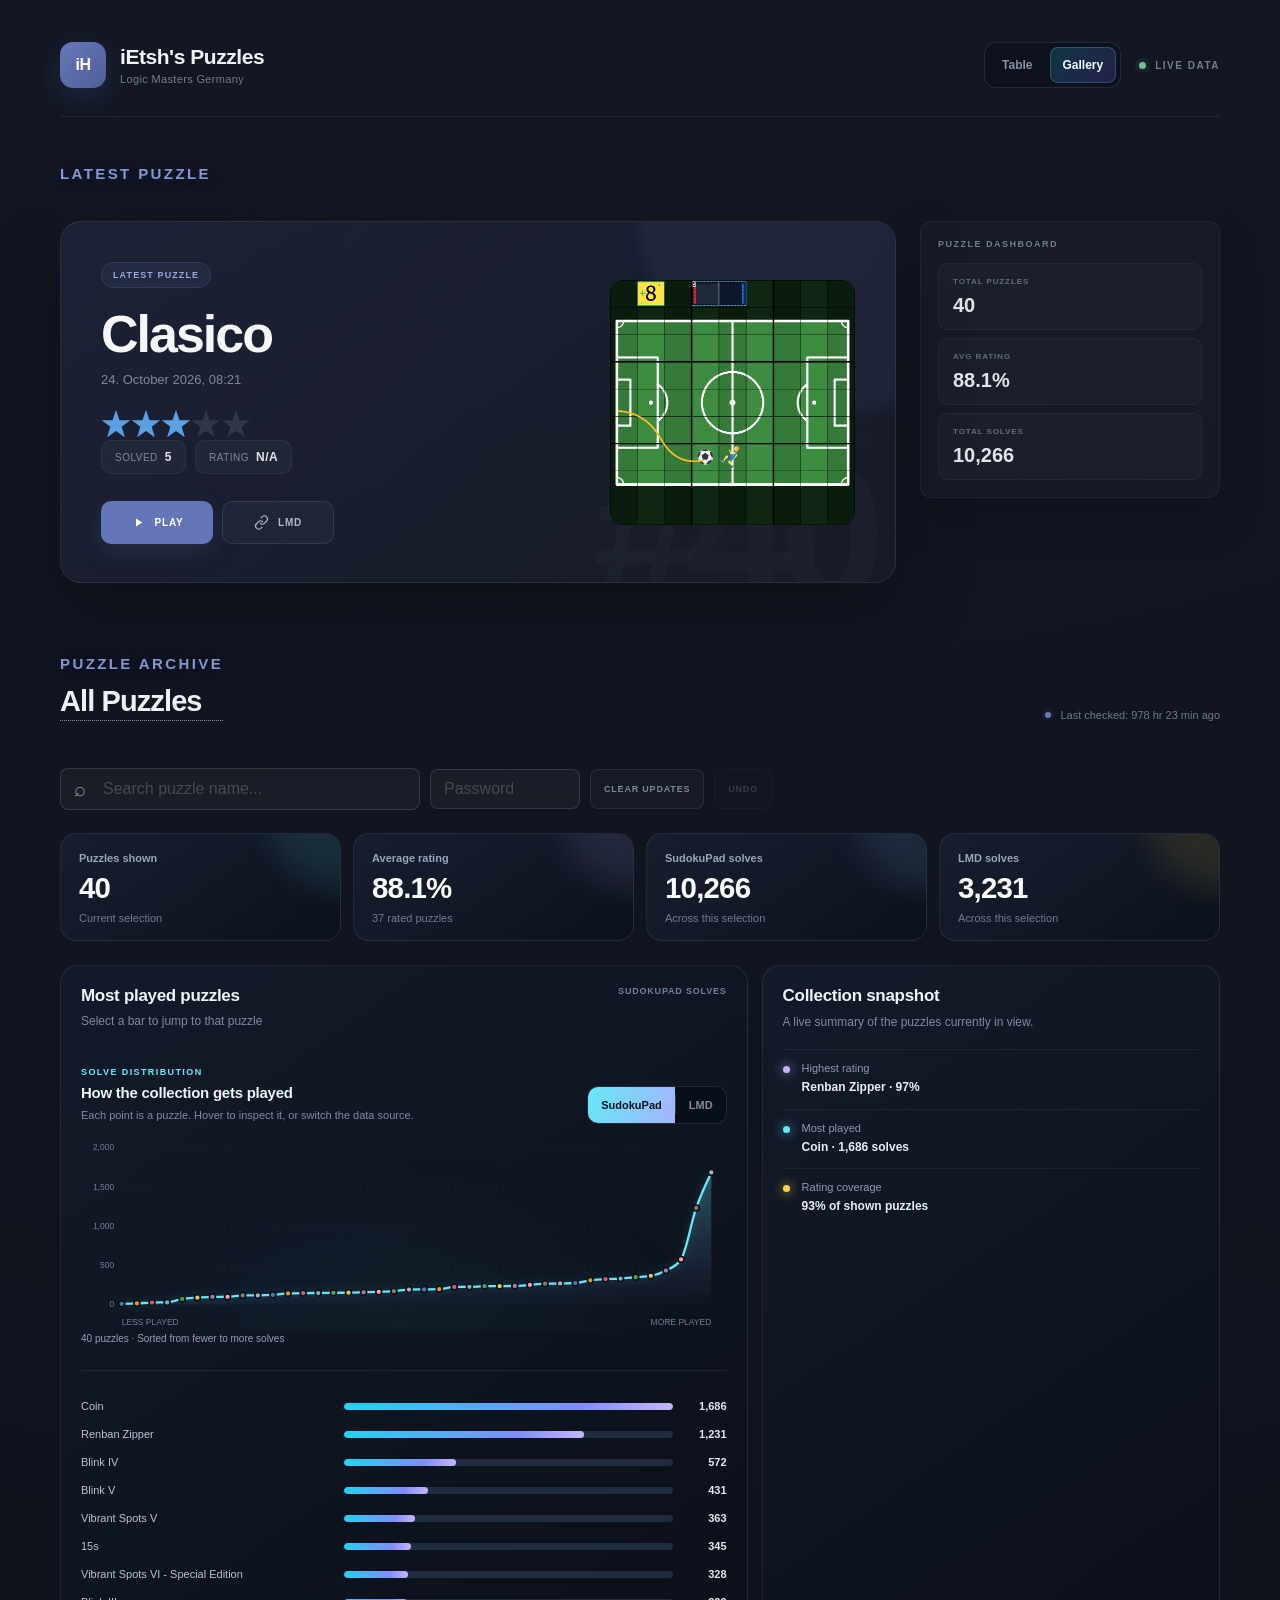
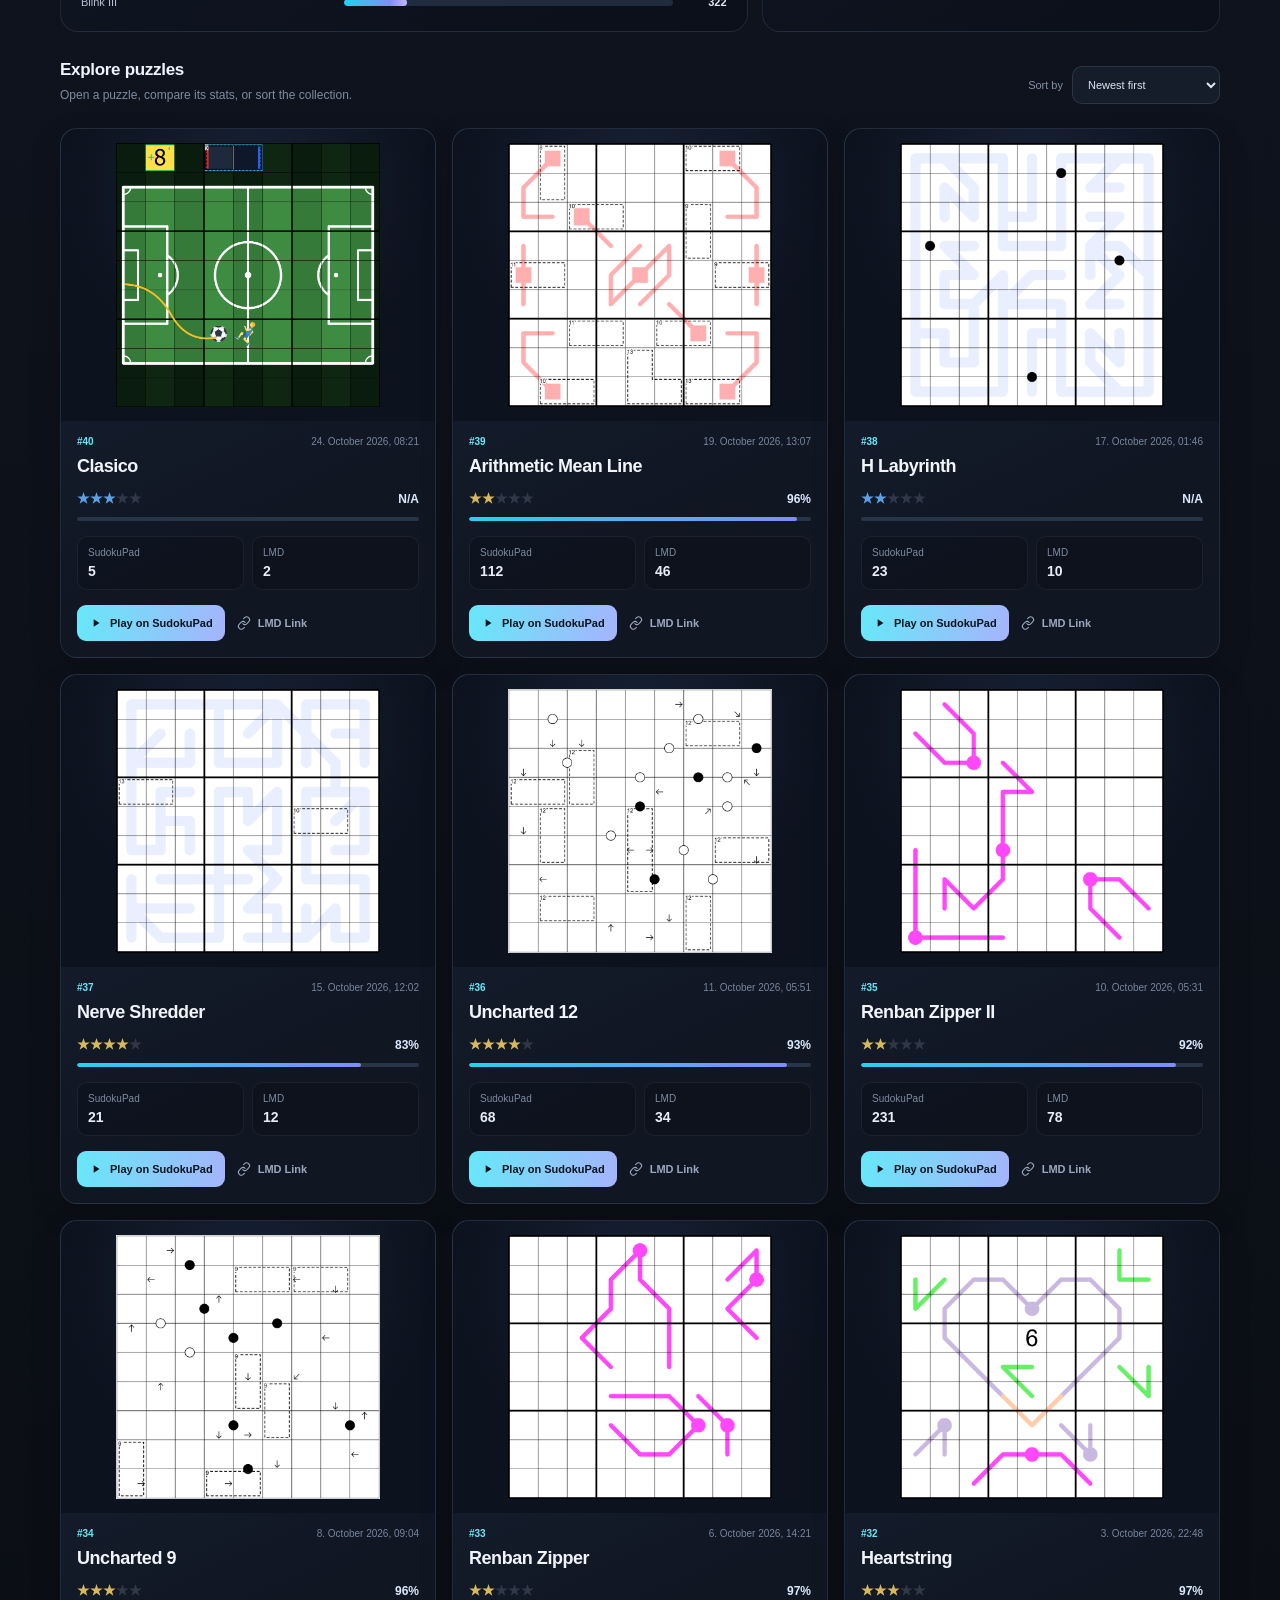
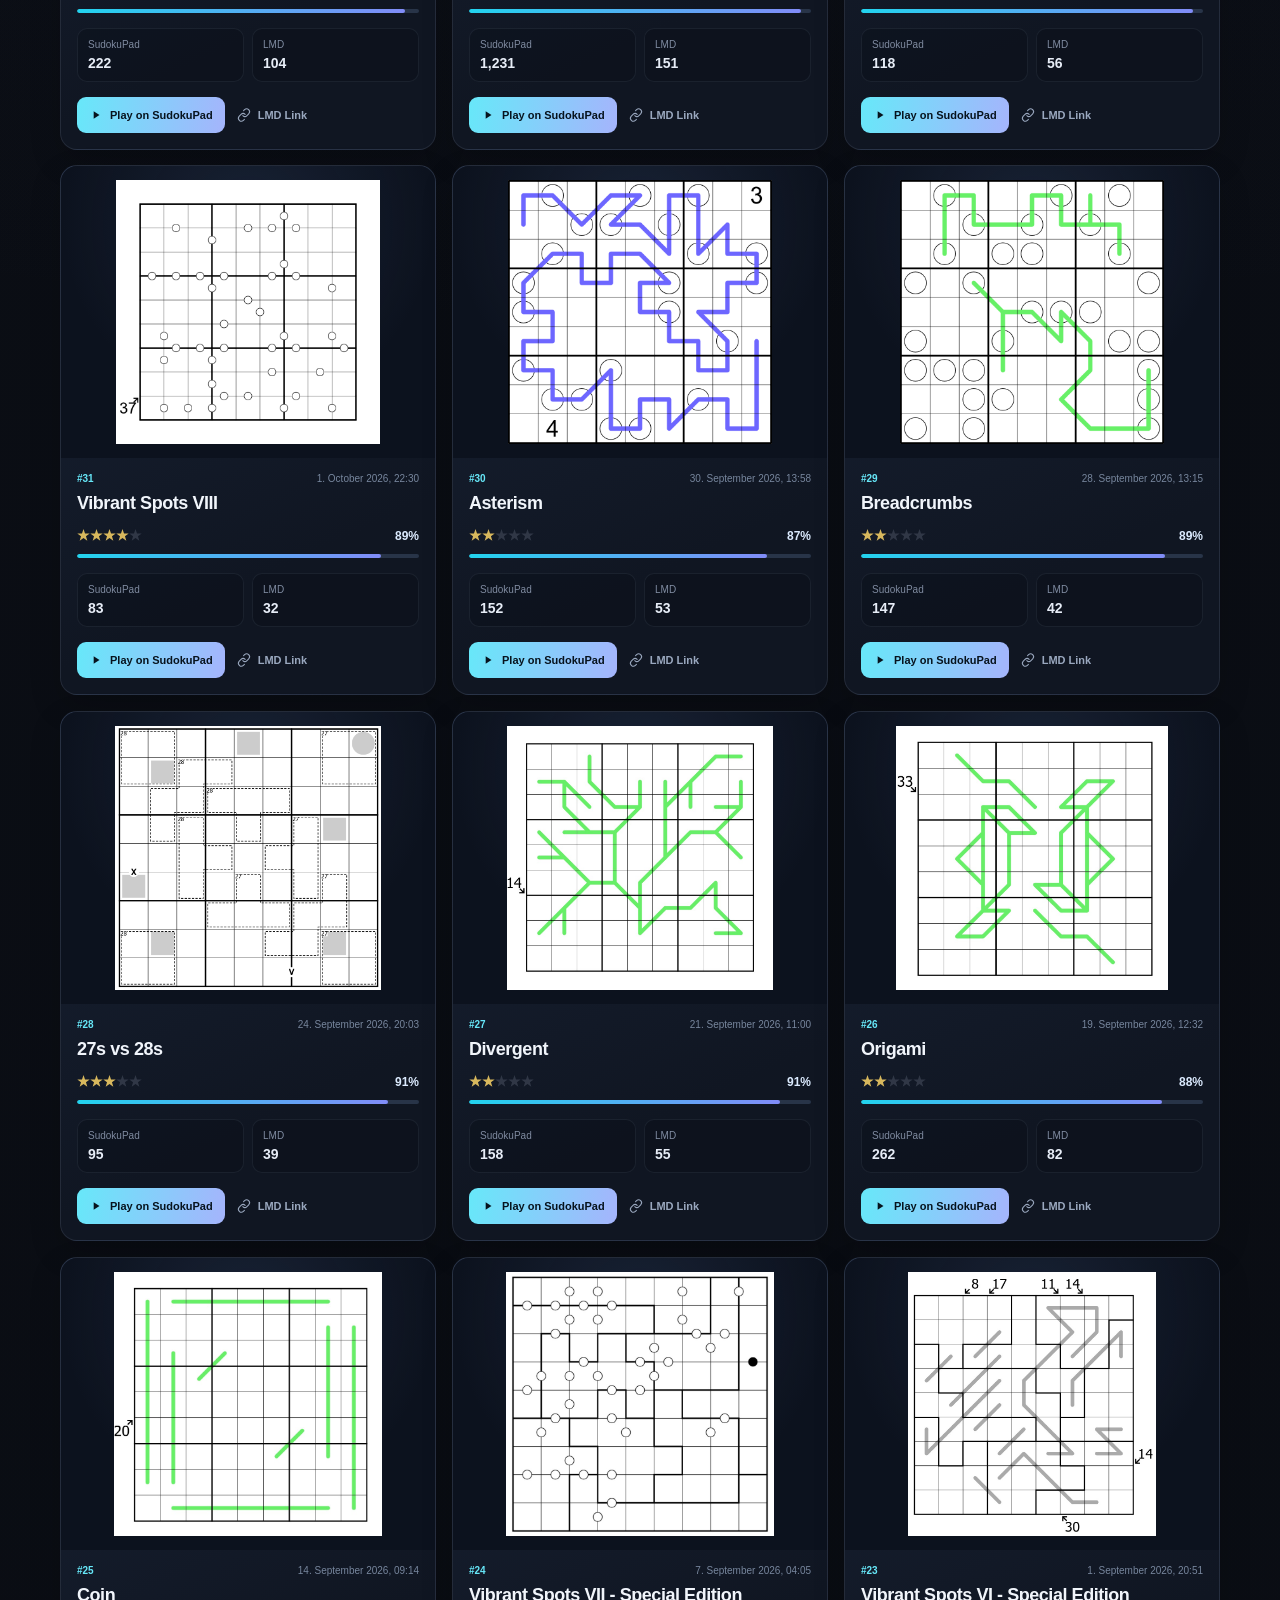
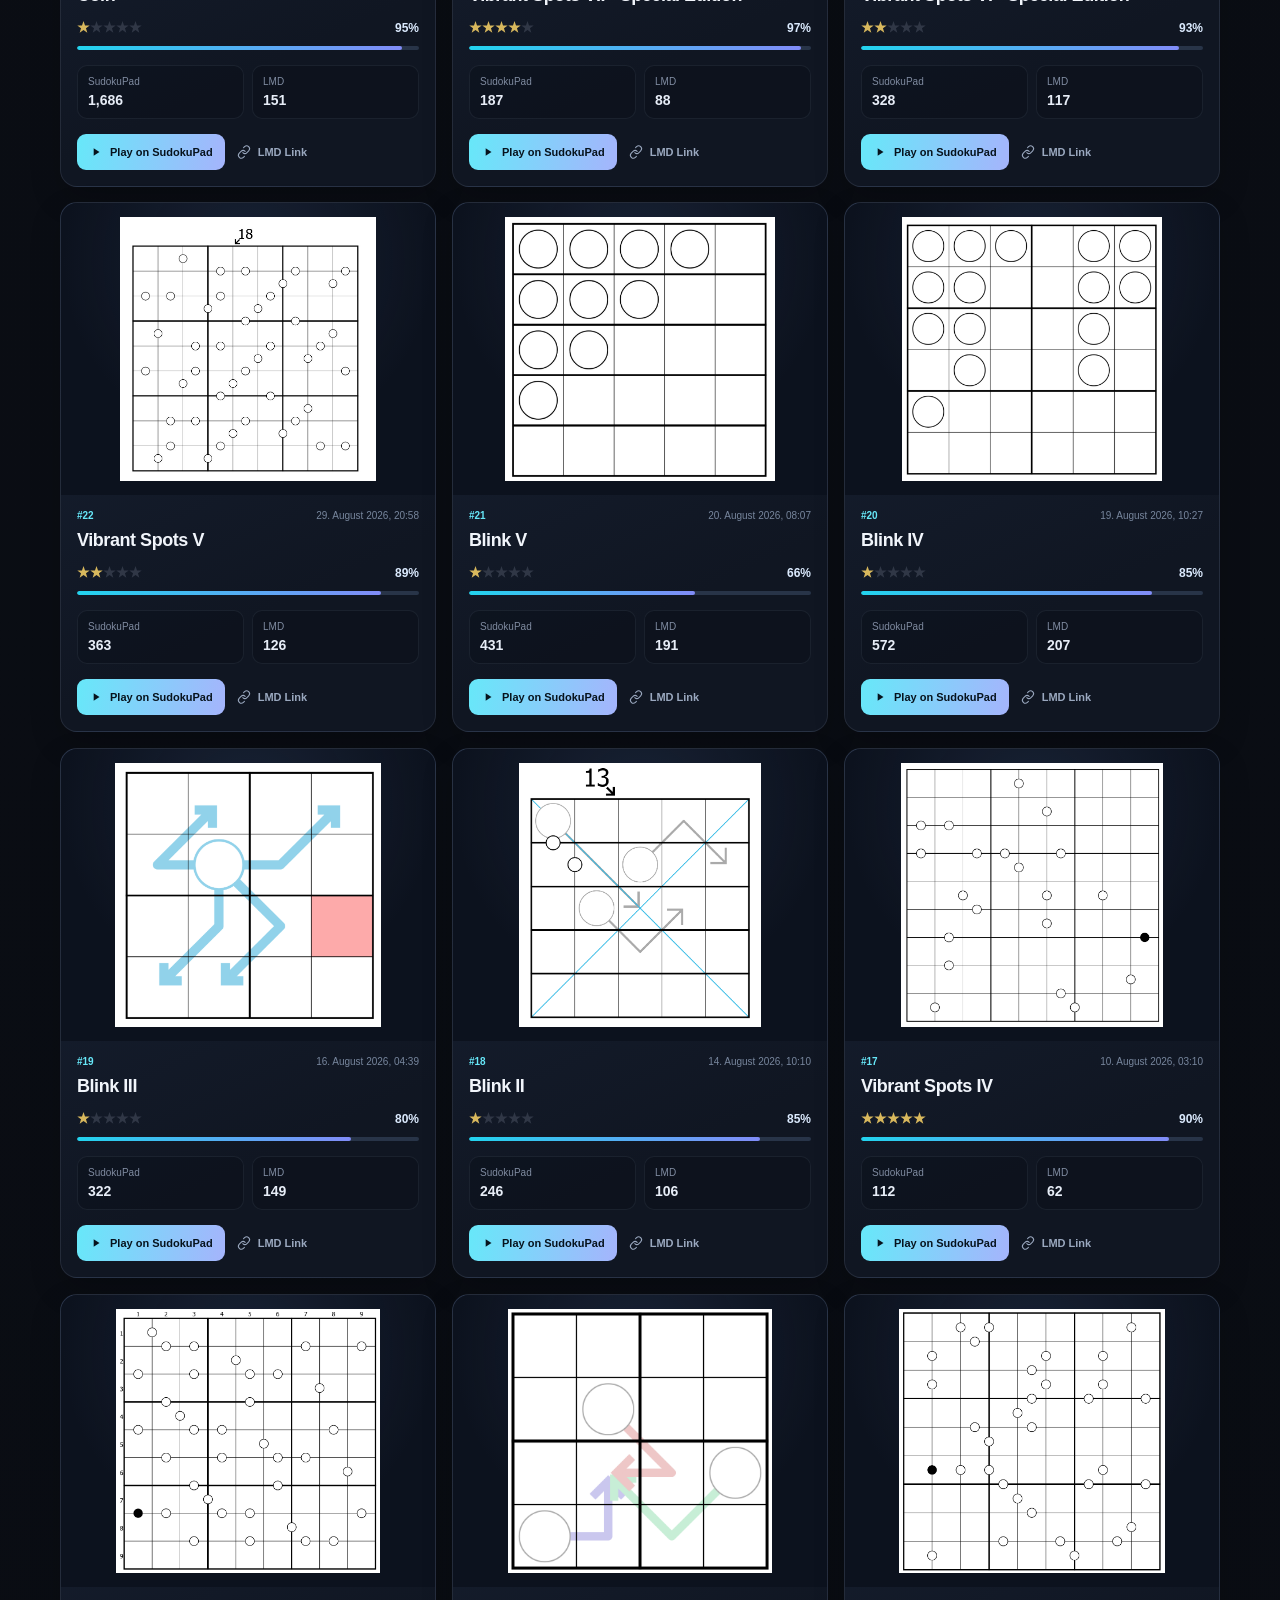
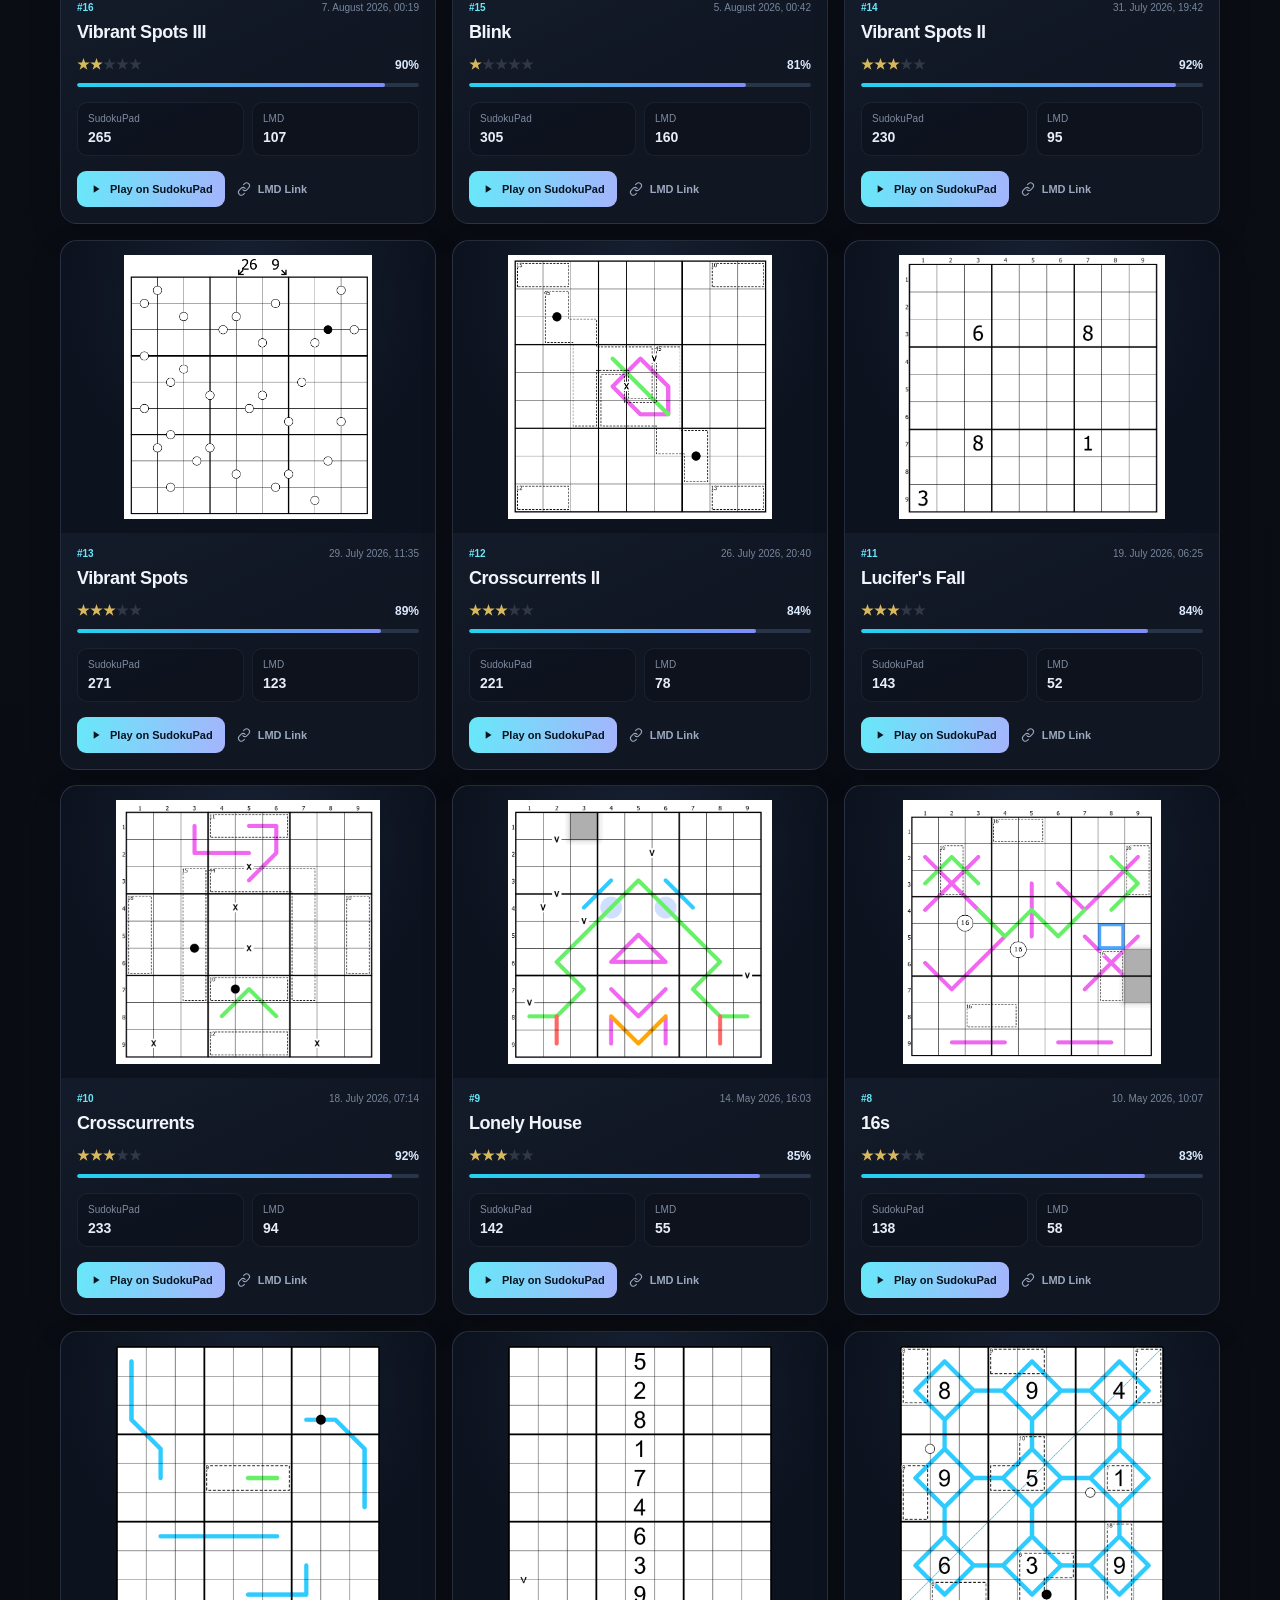
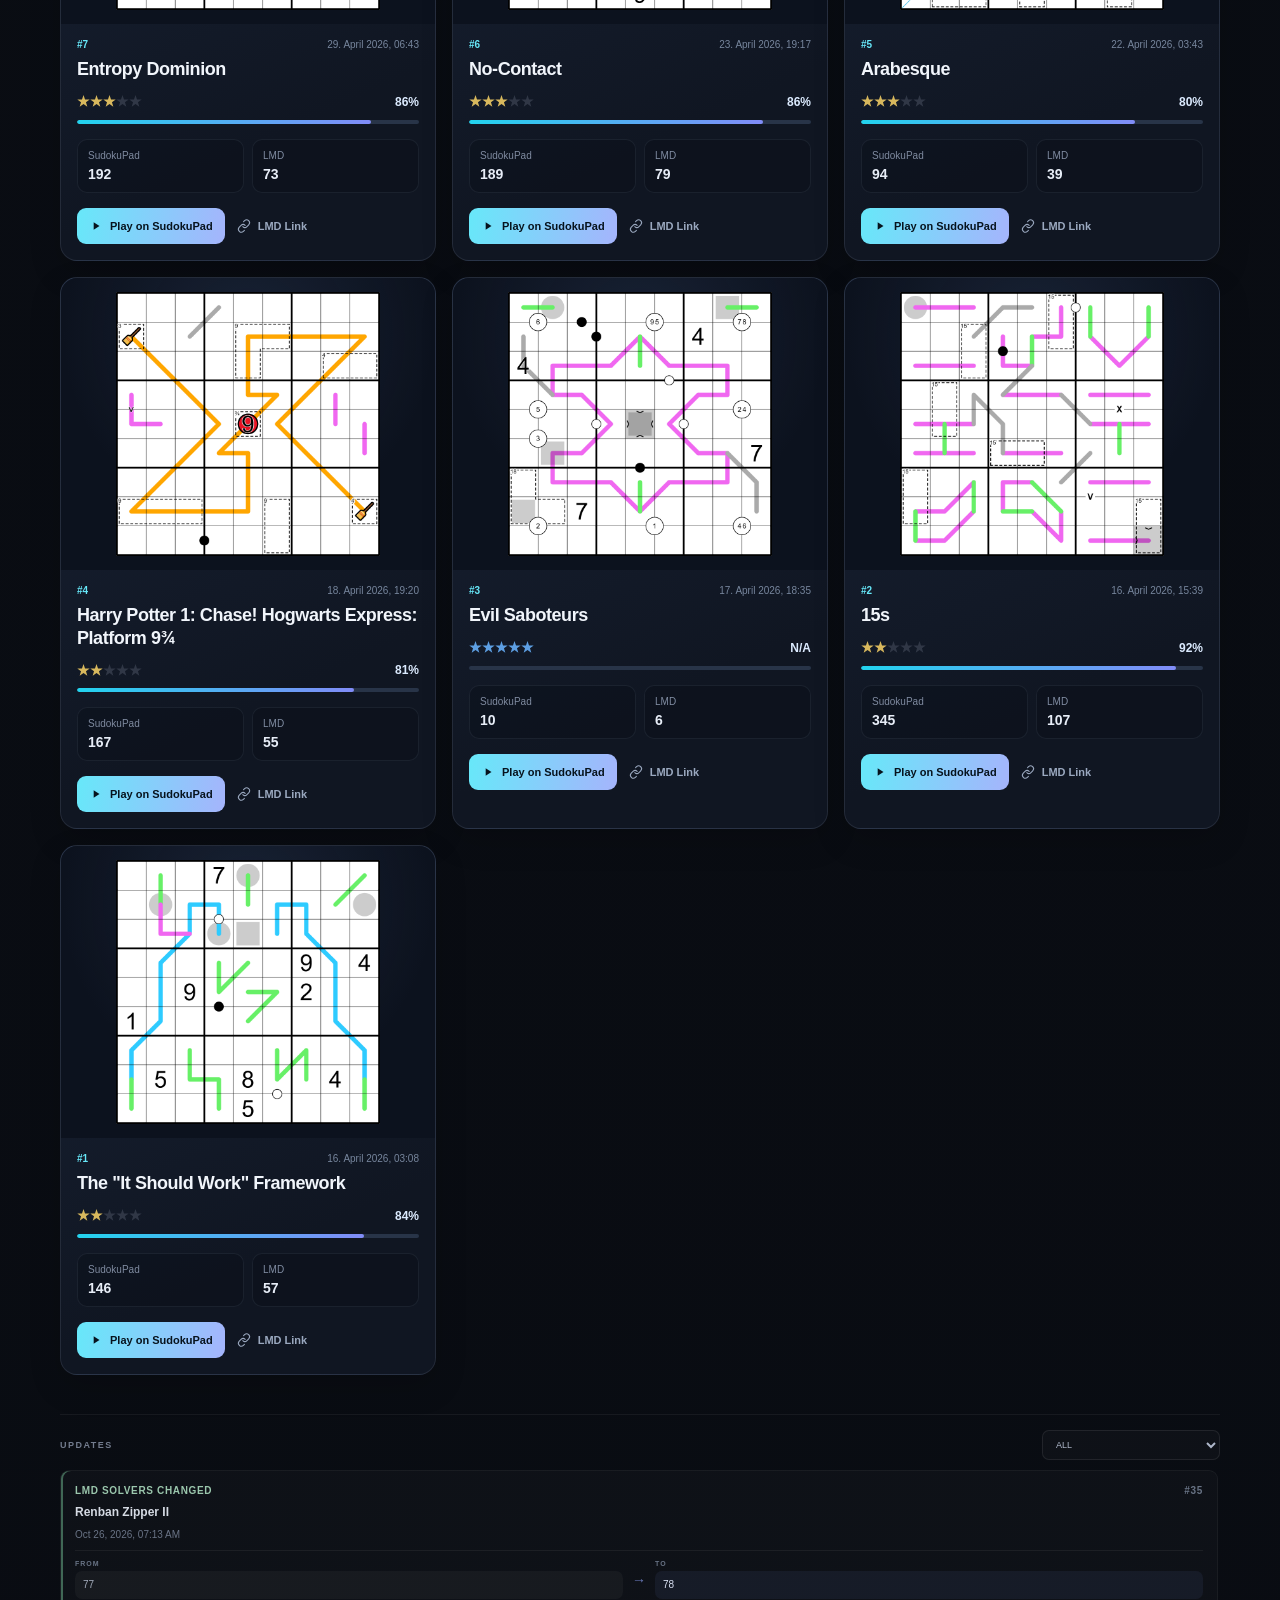
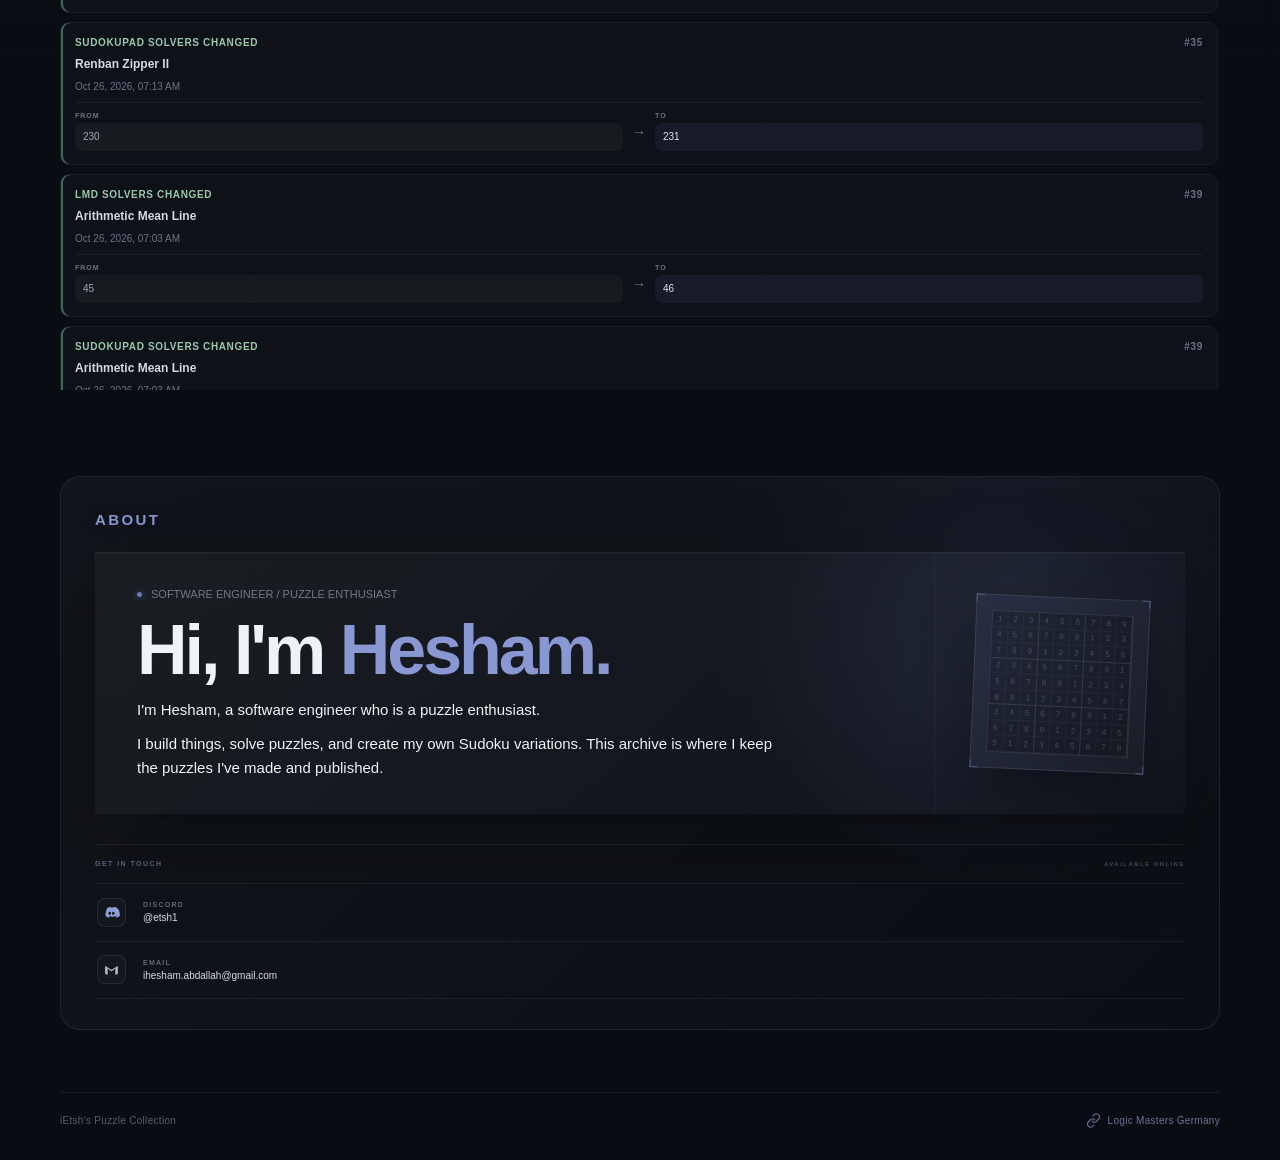
==== commit 820774dd: "Set gallery as initial archive view" ====
--- a/sudoku-ietsh/ietsh/lmd/index.html
+++ b/sudoku-ietsh/ietsh/lmd/index.html
@@ -26,8 +26,8 @@
             </div>
         </div>
             <div class="archive-view-switch" role="group" aria-label="Archive view">
-                <button type="button" class="archive-view-button is-active" data-view="table" aria-pressed="true">Table</button>
-                <button type="button" class="archive-view-button" data-view="gallery" aria-pressed="false">Gallery</button>
+                <button type="button" class="archive-view-button" data-view="table" aria-pressed="false">Table</button>
+                <button type="button" class="archive-view-button is-active" data-view="gallery" aria-pressed="true">Gallery</button>
             </div>
         <div class="live-status">
             <span class="status-dot"></span>
--- a/sudoku-ietsh/ietsh/lmd/lmd.css
+++ b/sudoku-ietsh/ietsh/lmd/lmd.css
@@ -3692,3 +3692,16 @@
         box-sizing: border-box !important;
     }
 }
+
+
+/* Stable, scalable SVG icons for external puzzle links. */
+.action-icon-svg, .site-link-icon {
+    display: block;
+    flex: 0 0 auto;
+    width: 15px;
+    height: 15px;
+}
+.action-icon-svg { overflow: visible; }
+.action-icon { display: inline-flex; align-items: center; justify-content: center; }
+.footer-lmd-link { display: inline-flex; align-items: center; gap: 7px; }
+.footer-lmd-link .site-link-icon { fill: none; stroke: currentColor; stroke-width: 1.8; stroke-linecap: round; stroke-linejoin: round; }
--- a/sudoku-ietsh/ietsh/lmd/gallery-mode.css
+++ b/sudoku-ietsh/ietsh/lmd/gallery-mode.css
@@ -159,6 +159,7 @@
 .gallery-puzzle-card:hover .gallery-card-image img { transform: scale(1.045); filter: drop-shadow(0 8px 18px rgba(0,0,0,.25)); }
 .gallery-image-placeholder { display: grid; place-items: center; width: 100%; height: 100%; color: #6d7b91; font-size: 12px; text-align: center; }
 .gallery-image-overlay {
+    display: inline-flex; align-items: center; gap: 7px;
     position: absolute; right: 12px; bottom: 12px; padding: 8px 10px;
     border: 1px solid rgba(255,255,255,.15); border-radius: 9px;
     color: #ecfeff; background: rgba(8, 14, 24, .82); backdrop-filter: blur(10px);
@@ -249,3 +250,62 @@
         margin-left: auto;
     }
 }
+
+
+/* Keep SVG link/play glyphs consistent with the archive actions. */
+.gallery-image-overlay, .gallery-play-button, .gallery-lmd-link { gap: 7px; }
+.gallery-image-overlay .action-icon-svg { width: 13px; height: 13px; }
+.gallery-play-button .action-icon-svg, .gallery-lmd-link .action-icon-svg { width: 14px; height: 14px; }
+
+
+/* Interactive solve-distribution curve */
+.gallery-distribution {
+    position: relative;
+    margin: 2px 0 26px;
+    padding: 17px 0 19px;
+    border-bottom: 1px solid rgba(148, 163, 184, .13);
+    opacity: .82;
+    transition: opacity .45s ease;
+}
+.gallery-distribution.is-visible { opacity: 1; }
+.gallery-distribution-heading { display: flex; align-items: flex-end; justify-content: space-between; gap: 20px; margin-bottom: 12px; }
+.gallery-distribution-eyebrow { display: block; margin-bottom: 7px; color: #67e8f9; font-size: 9px; font-weight: 850; letter-spacing: 1.4px; }
+.gallery-distribution-heading h3 { margin: 0; color: #eef4ff; font-size: 15px; letter-spacing: -.25px; }
+.gallery-distribution-heading p { margin: 6px 0 0; color: #7f8ba0; font-size: 11px; line-height: 1.5; }
+.gallery-distribution-switch { position: relative; display: flex; align-items: stretch; flex: 0 0 auto; overflow: hidden; border: 1px solid rgba(148,163,184,.18); border-radius: 11px; background: rgba(7,12,21,.62); }
+.gallery-distribution-option { position: relative; min-height: 36px; padding: 0 13px; border: 0; color: #7f8ba0; background: transparent; font: inherit; font-size: 11px; font-weight: 750; cursor: pointer; transition: color .25s ease, background .3s ease, transform .6s cubic-bezier(.2,.8,.2,1); }
+.gallery-distribution-option:first-child { transform: translateX(28px); }
+.gallery-distribution-option:last-child { transform: translateX(28px); }
+.gallery-distribution.is-visible .gallery-distribution-option { transform: translateX(0); }
+.gallery-distribution-option.is-active { color: #07131d; background: linear-gradient(105deg,#67e8f9,#a5b4fc); }
+.gallery-distribution-divider { align-self: center; width: 1px; height: 19px; background: rgba(148,163,184,.3); transition: opacity .3s ease; }
+.gallery-distribution.is-visible .gallery-distribution-divider { animation: distribution-divider-in .55s .22s both; }
+.gallery-distribution-chart { position: relative; width: 100%; overflow: hidden; border-radius: 12px; background: radial-gradient(ellipse at 50% 100%,rgba(34,211,238,.045),transparent 66%); }
+.gallery-distribution-chart svg { display: block; width: 100%; height: auto; min-height: 150px; overflow: visible; }
+.distribution-grid line { stroke: rgba(148,163,184,.13); stroke-dasharray: 2 6; }
+.distribution-grid text, .distribution-axis text { fill: #718097; font-size: 10px; }
+.distribution-area { fill: url(#puzzle-distribution-gradient); opacity: 0; transition: opacity .6s ease; }
+.distribution-curve { fill: none; stroke: #67e8f9; stroke-width: 2.7; stroke-linecap: round; stroke-linejoin: round; filter: drop-shadow(0 0 5px rgba(103,232,249,.24)); }
+.distribution-points circle { cursor: crosshair; transition: r .18s ease, filter .18s ease; }
+.distribution-points circle:hover, .distribution-points circle:focus { outline: none; filter: drop-shadow(0 0 5px currentColor); }
+.gallery-distribution-note { min-height: 18px; margin-top: 2px; color: #91a0b6; font-size: 10px; font-variant-numeric: tabular-nums; }
+@keyframes distribution-divider-in { from { opacity: 0; transform: scaleY(.1); } to { opacity: 1; transform: scaleY(1); } }
+@media (max-width: 760px) {
+    .gallery-distribution-heading { align-items: stretch; flex-direction: column; gap: 13px; }
+    .gallery-distribution-switch { width: 100%; }
+    .gallery-distribution-option { flex: 1; }
+    .gallery-distribution-chart svg { min-height: 120px; }
+}
+@media (prefers-reduced-motion: reduce) {
+    .gallery-distribution, .gallery-distribution-option, .gallery-distribution-divider, .distribution-area { transition: none !important; animation: none !important; }
+    .gallery-distribution-option, .gallery-distribution-option:first-child, .gallery-distribution-option:last-child { transform: none !important; }
+}
+
+
+/* Radar-like horizontal scan clipped strictly to the filled distribution area. */
+.distribution-scan { mix-blend-mode: screen; }
+.gallery-bar-fill { transform-origin: left center; }
+.gallery-bar-track { overflow: hidden; }
+@media (prefers-reduced-motion: reduce) {
+    .distribution-scan { display: none !important; }
+}
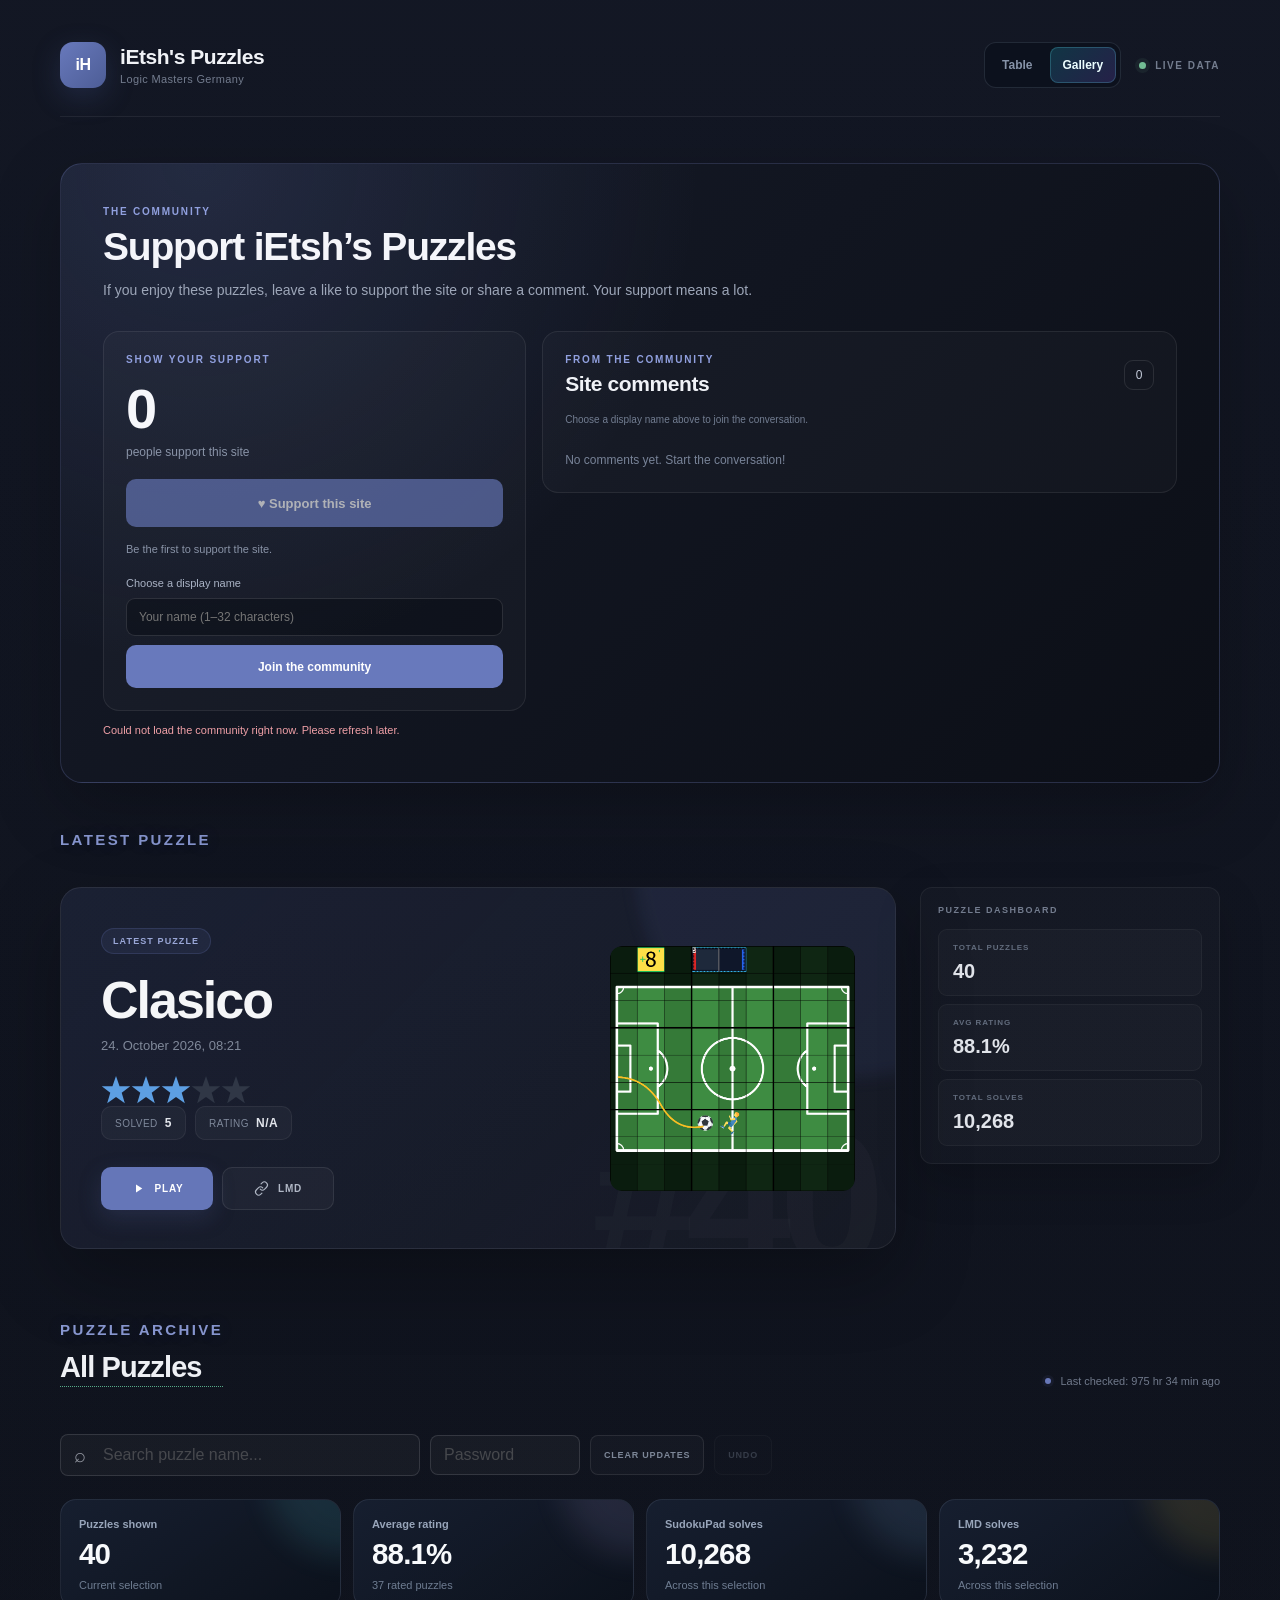
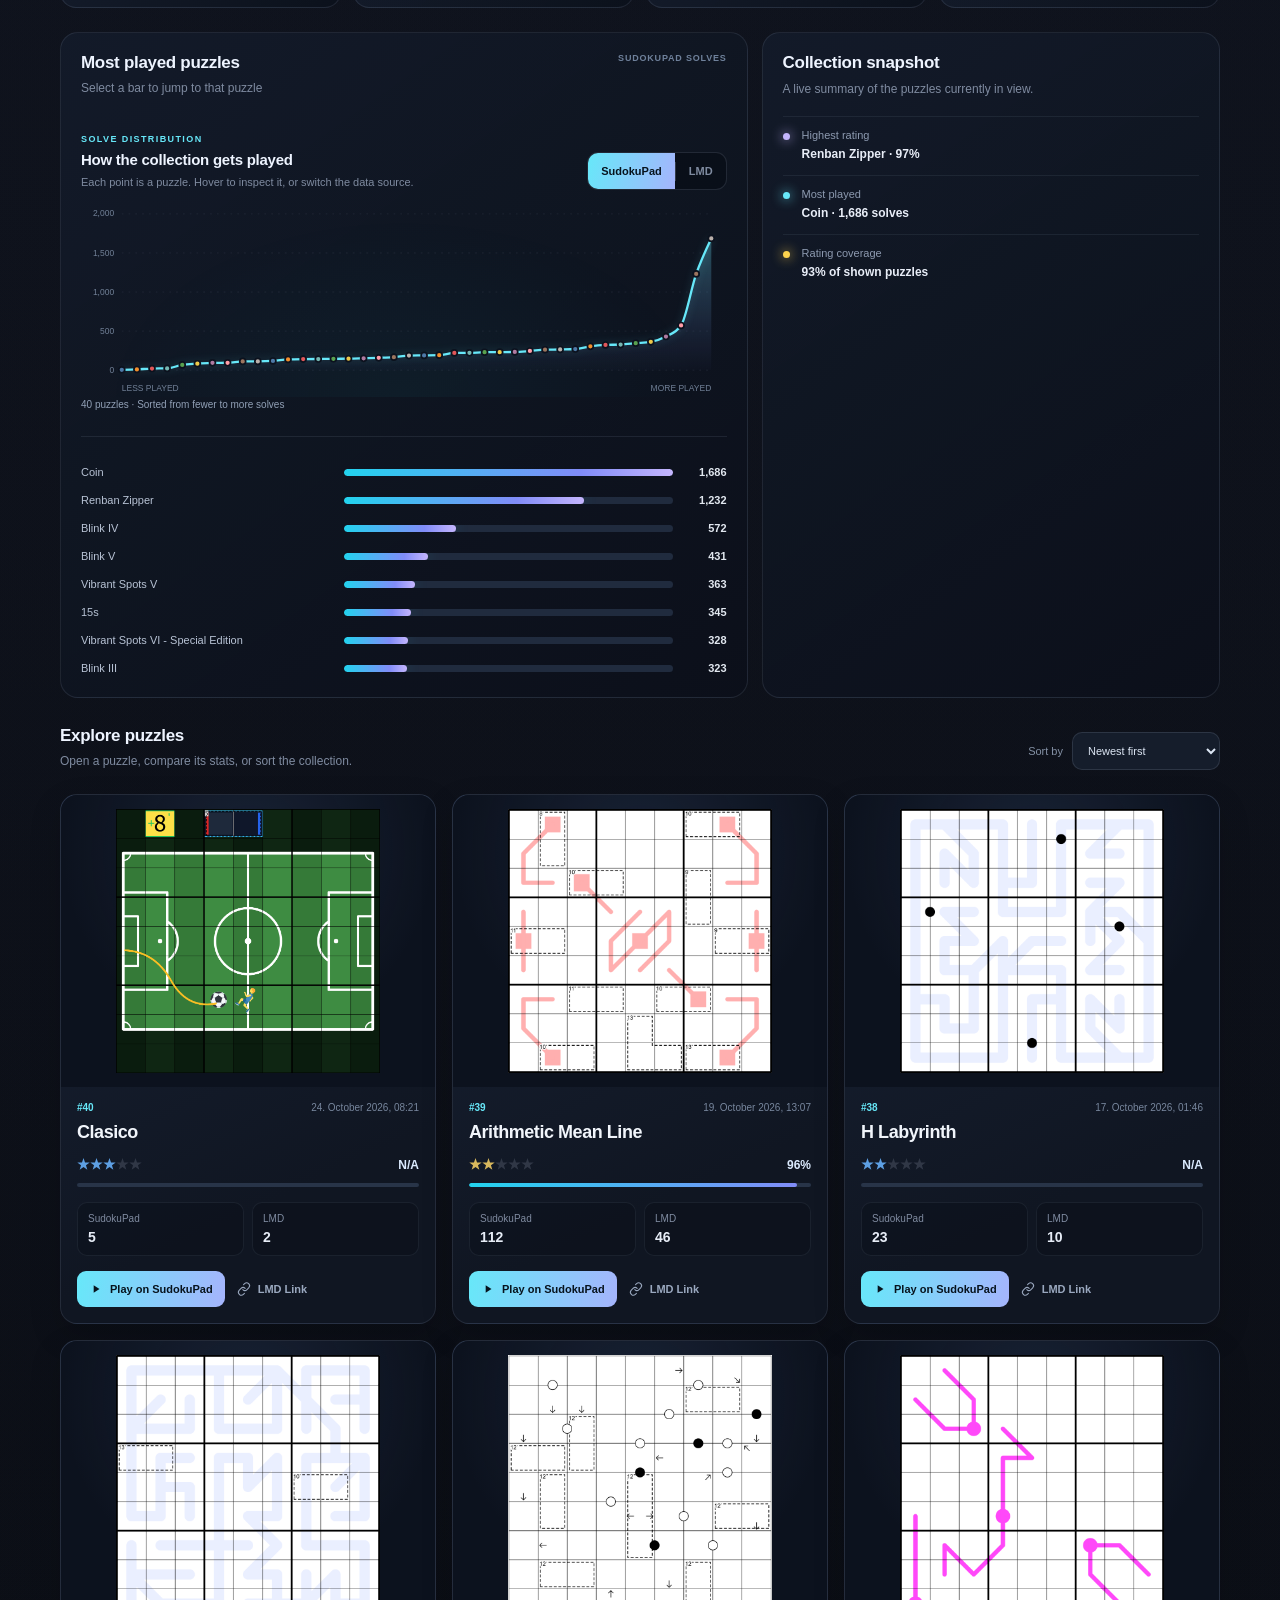
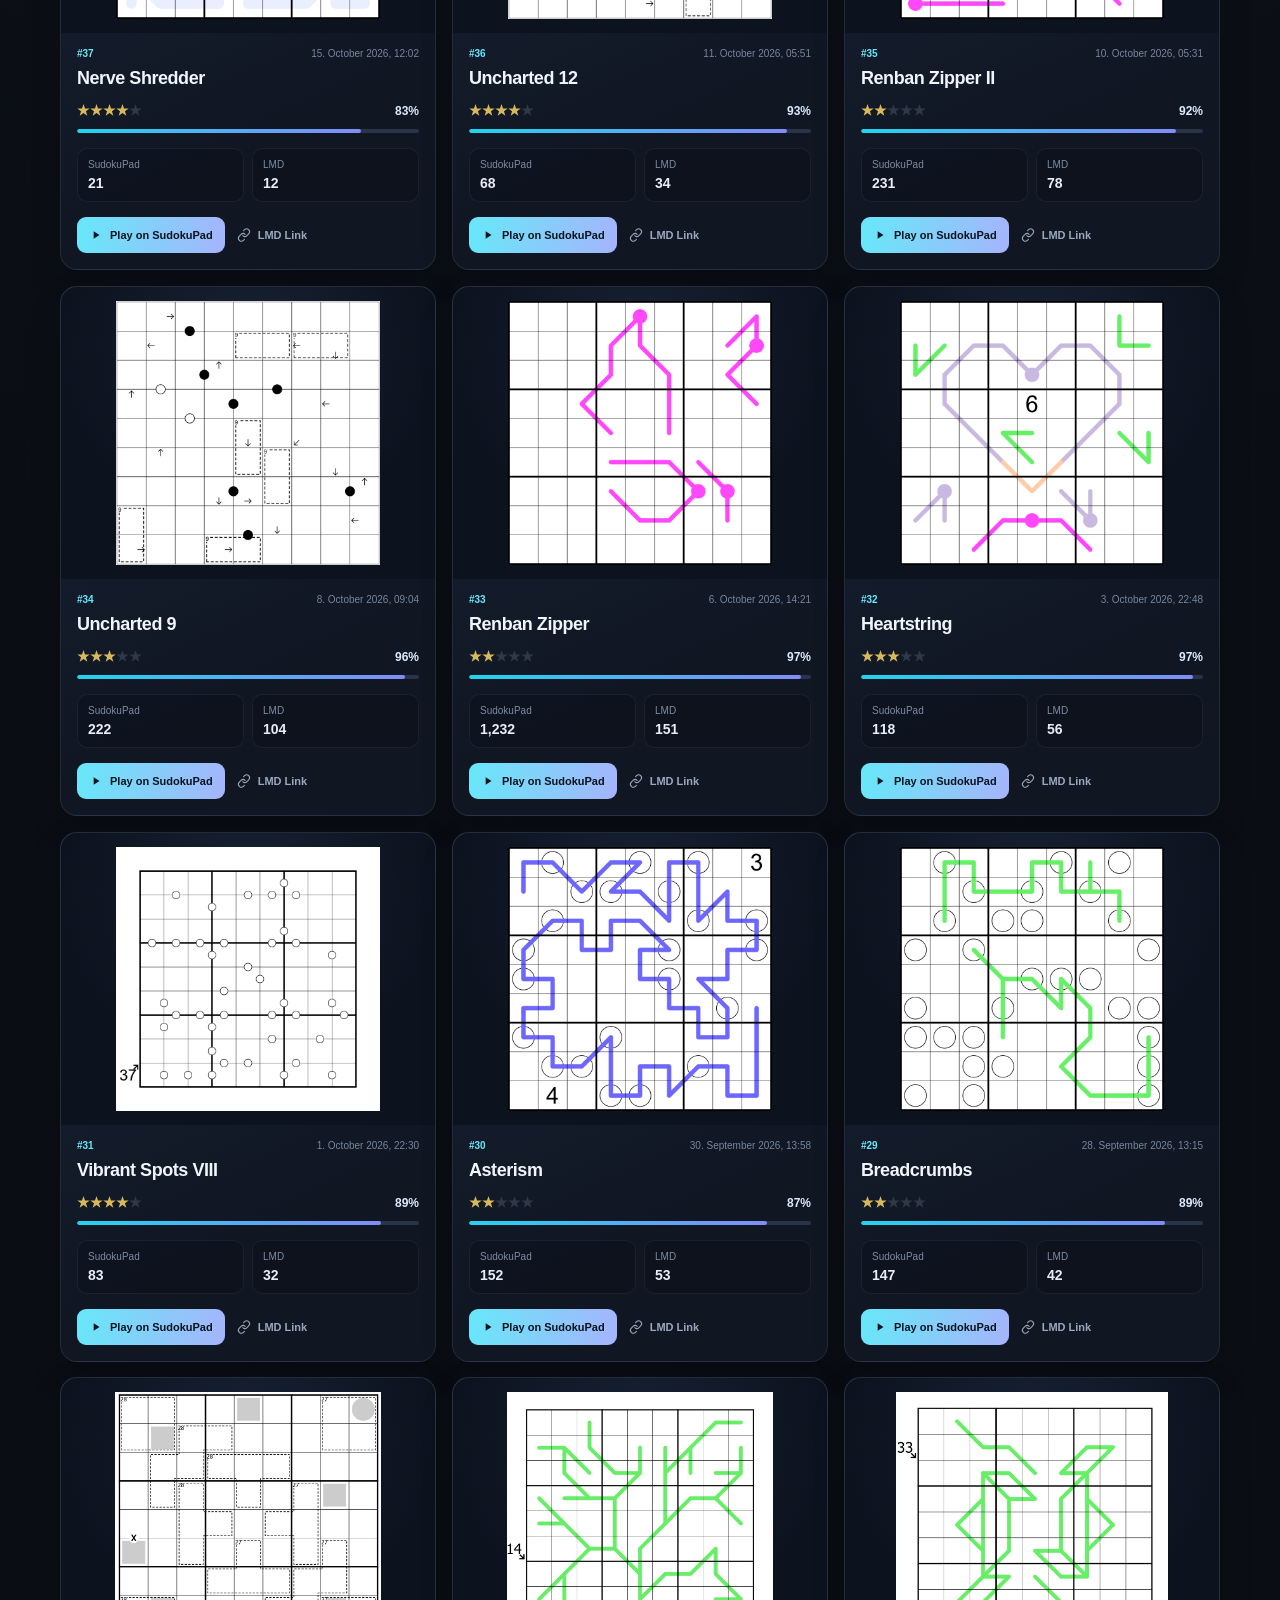
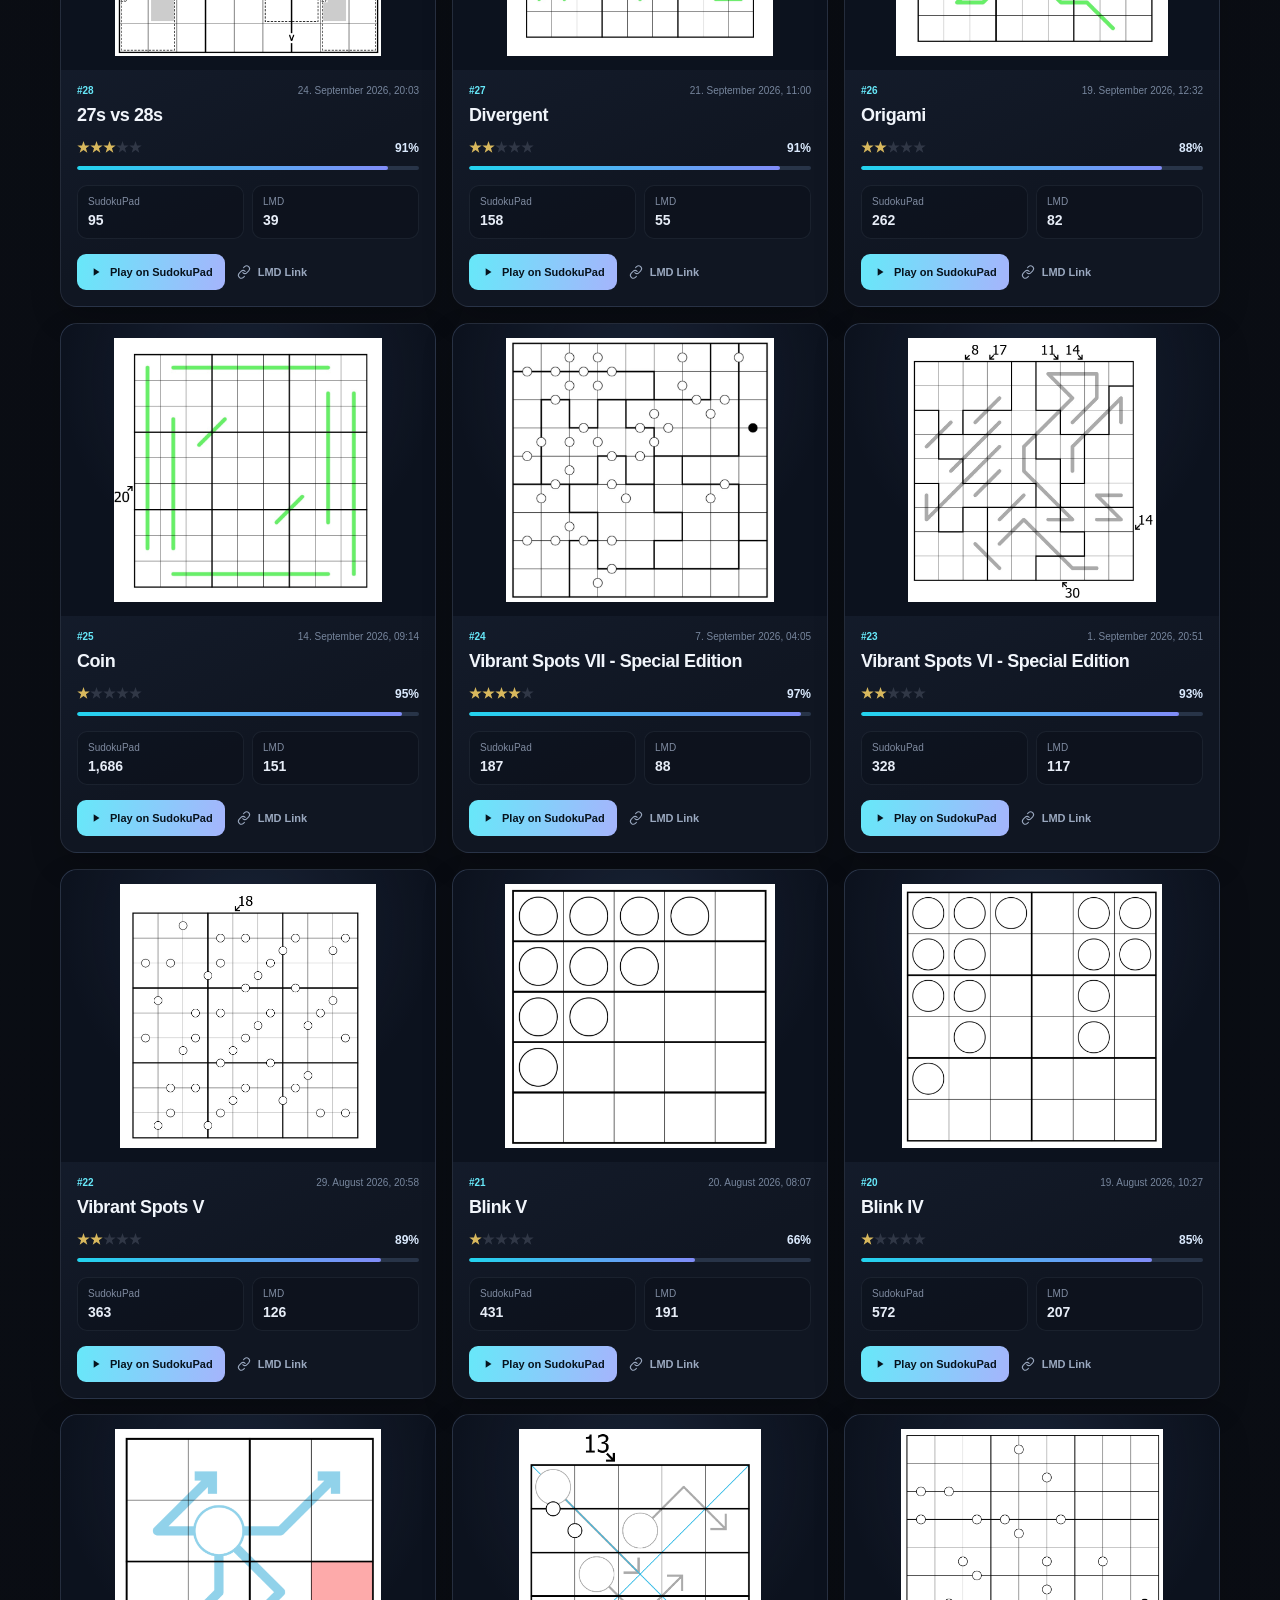
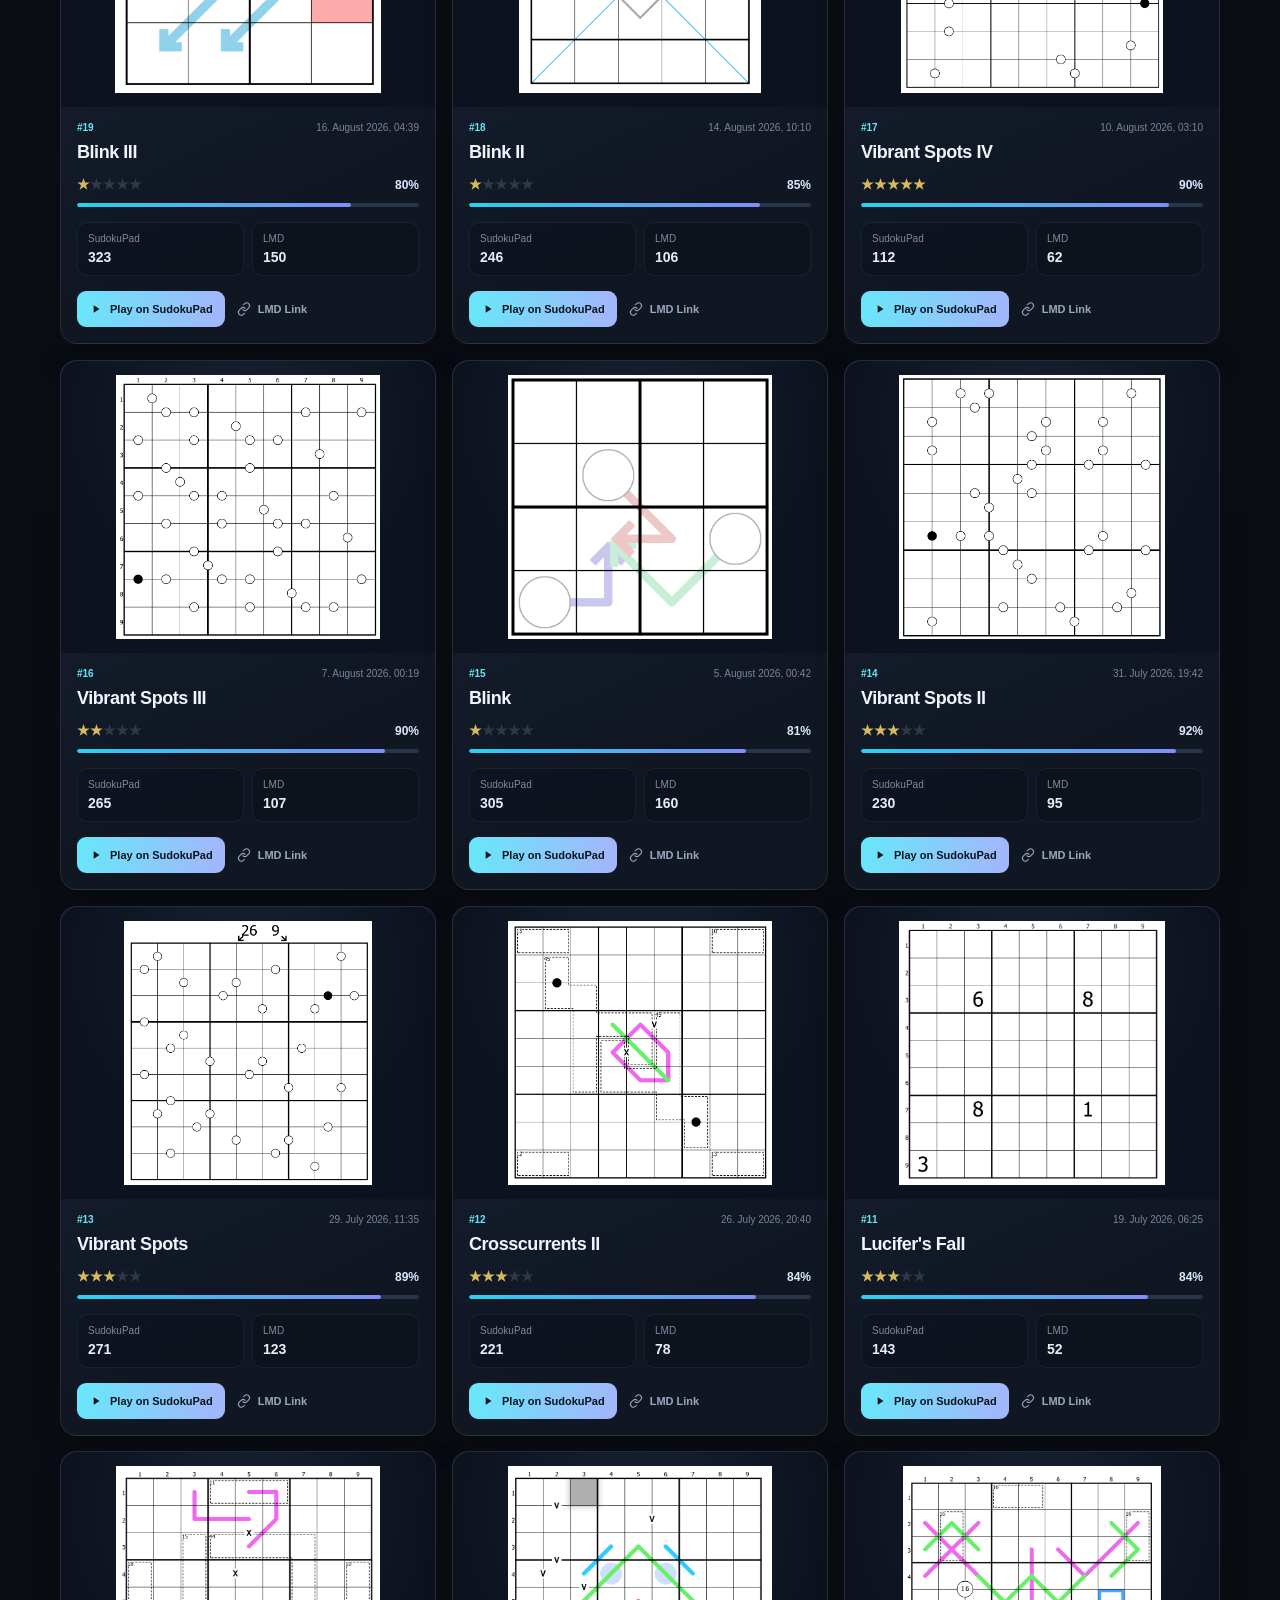
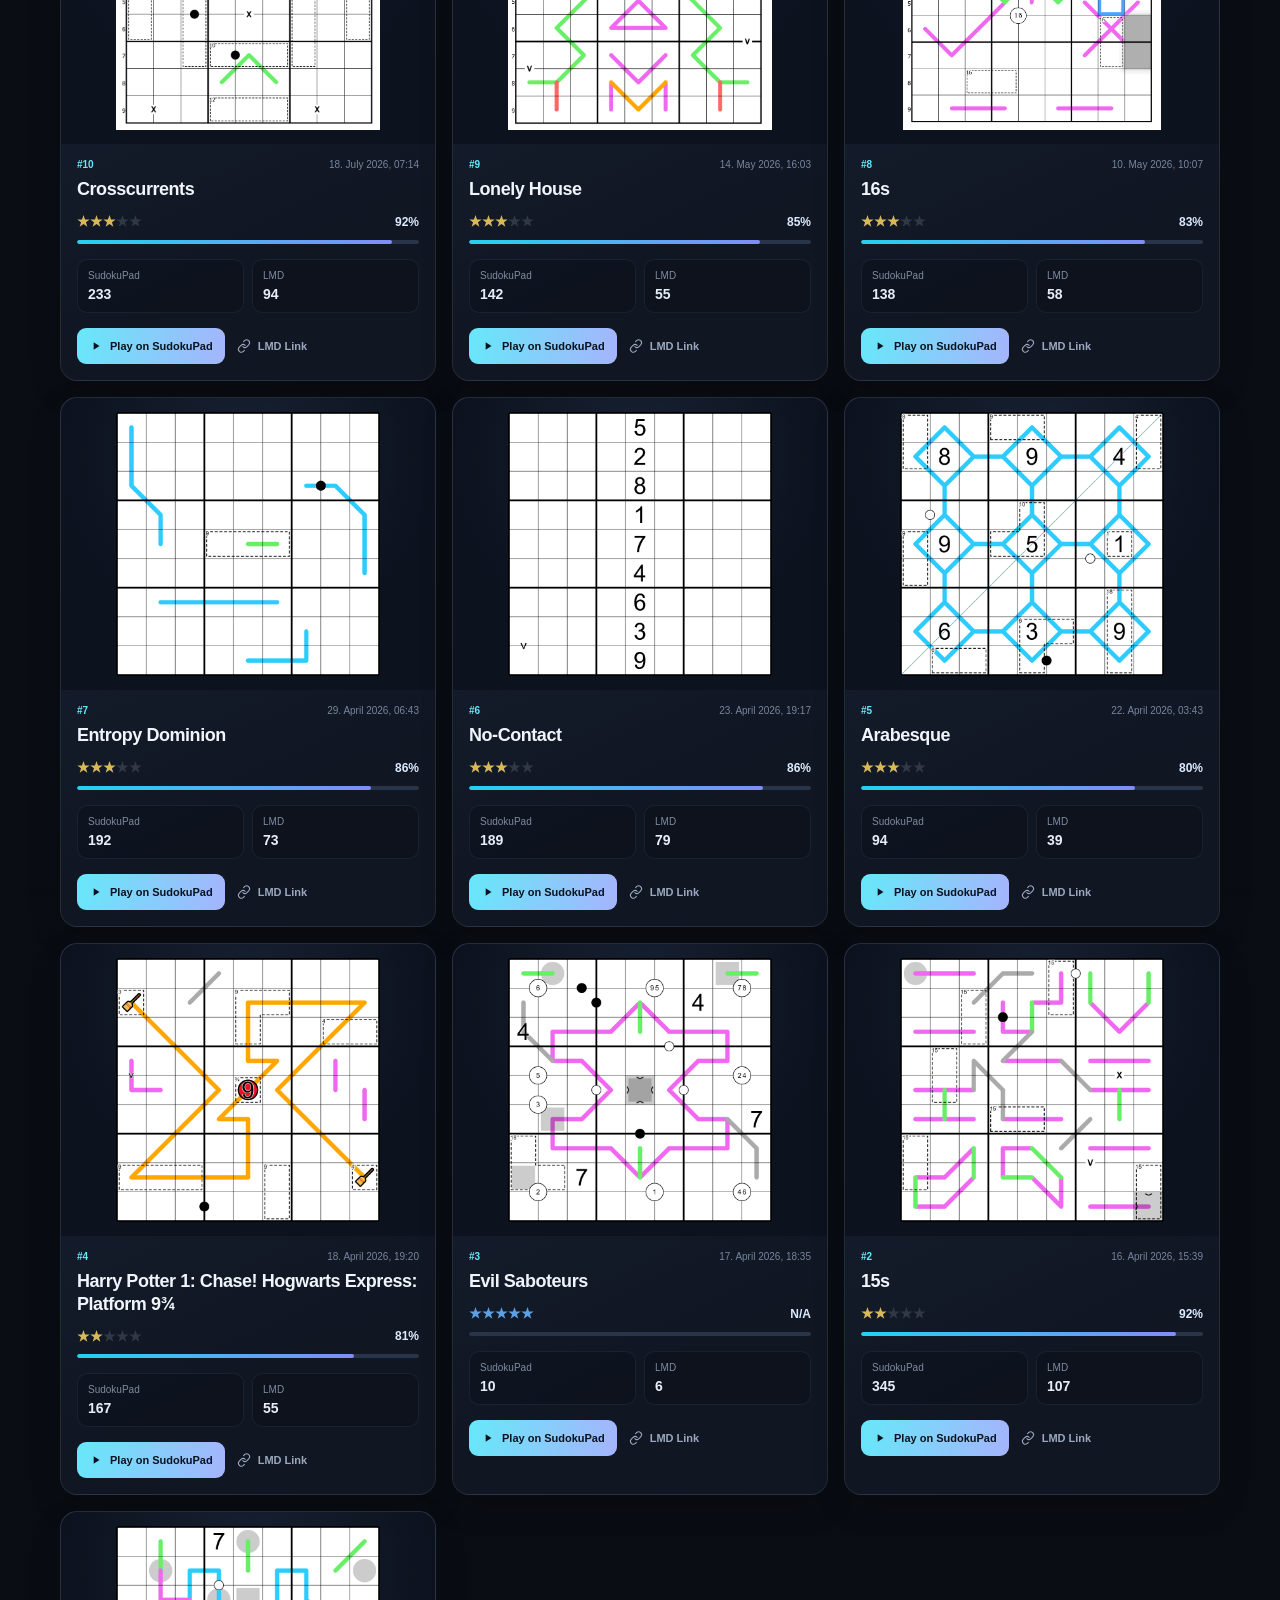
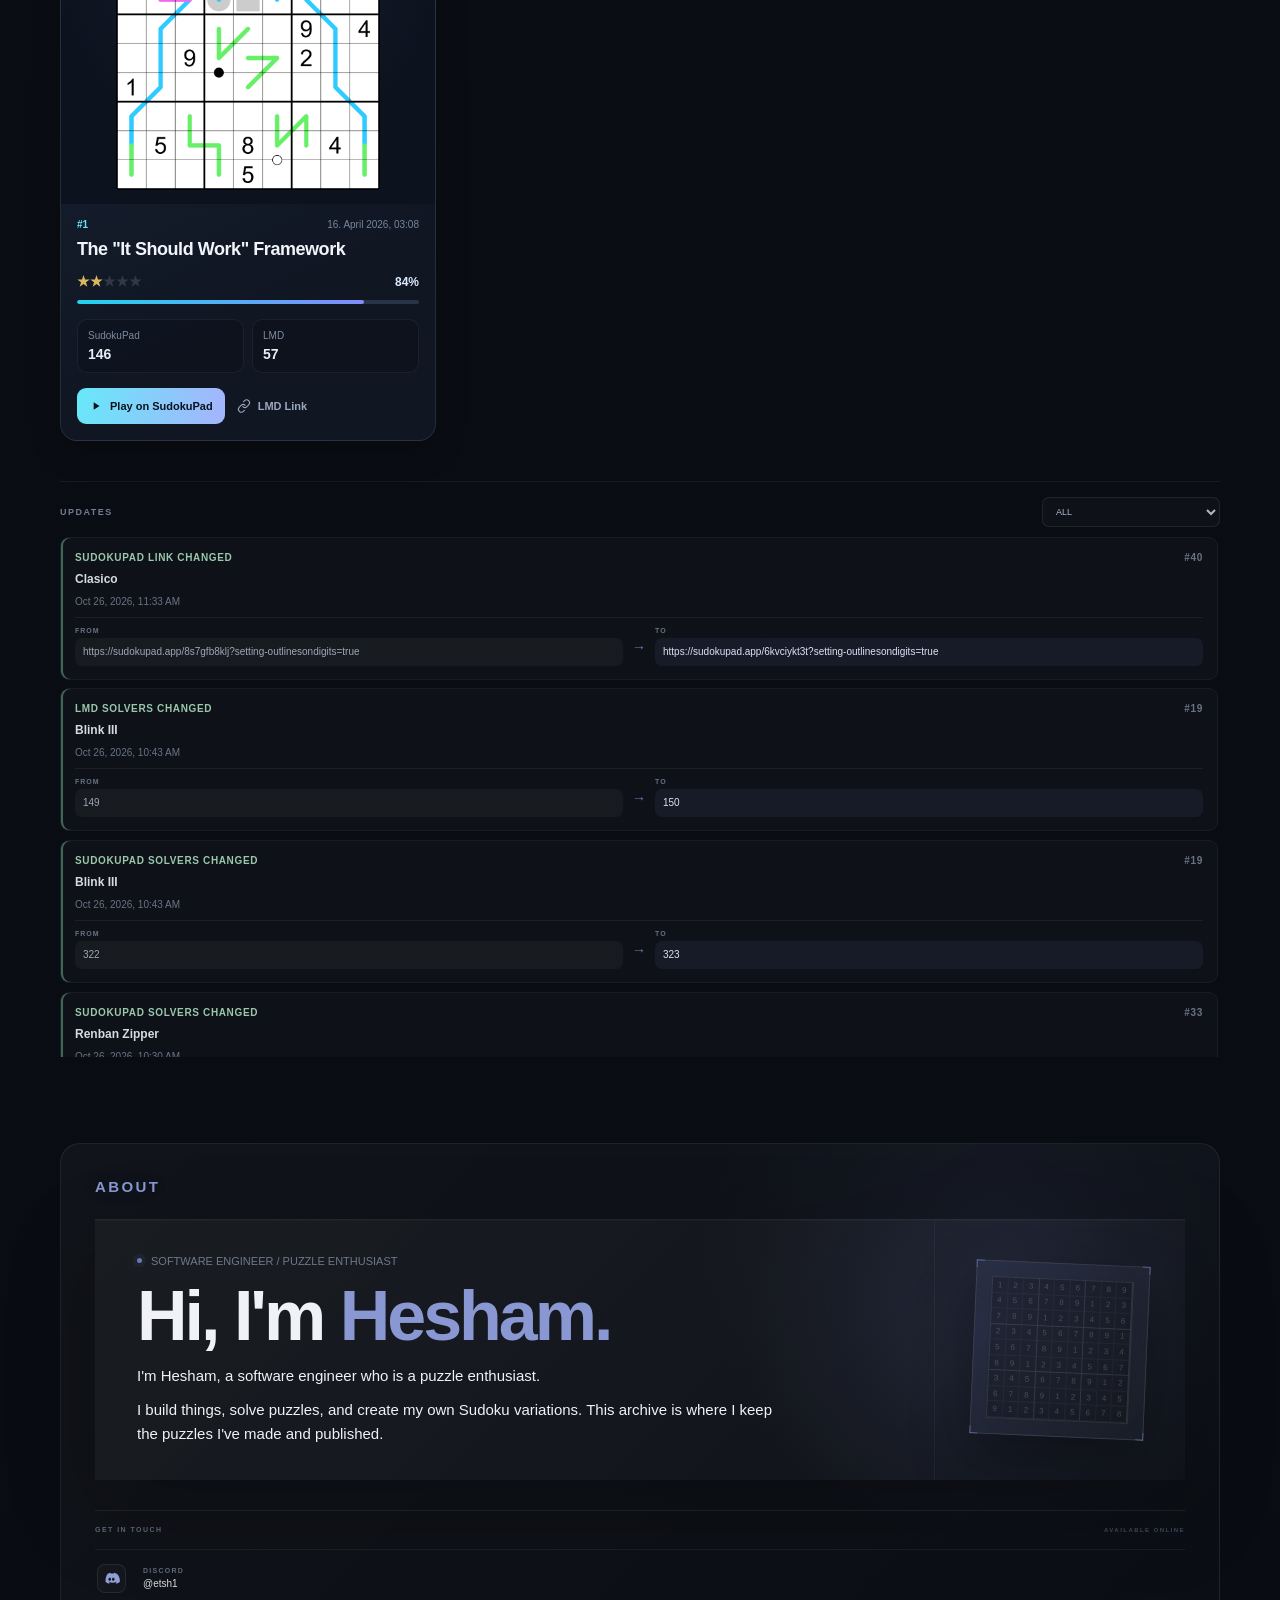
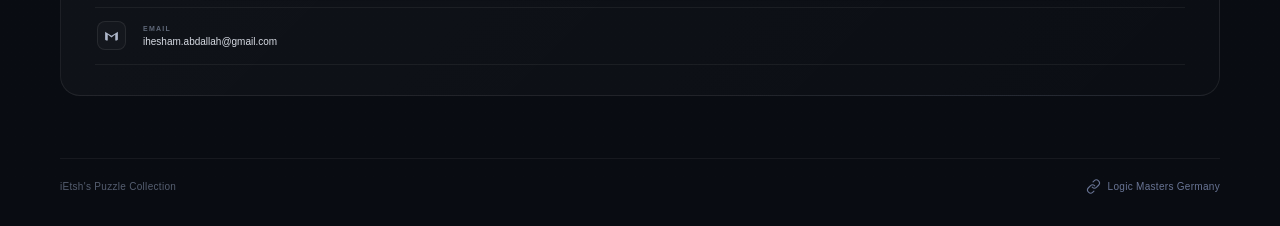
==== commit a1447c6f: "Add community support section to puzzle archive" ====
--- a/sudoku-ietsh/ietsh/lmd/index.html
+++ b/sudoku-ietsh/ietsh/lmd/index.html
@@ -9,11 +9,13 @@
     <link href="./layout-overrides.css" rel="stylesheet">
     <link href="./mobile-overrides.css" rel="stylesheet">
     <link href="./gallery-mode.css" rel="stylesheet">
+    <link href="./community.css" rel="stylesheet">
     <link rel="icon" href="data:image/svg+xml,%3Csvg xmlns=%27http://www.w3.org/2000/svg%27 viewBox=%270 0 128 128%27%3E%3Crect width=%27128%27 height=%27128%27 fill=%27%230d1015%27/%3E%3Cg fill=%27%23f3f5f7%27%3E%3Ccircle cx=%2737%27 cy=%2731%27 r=%275%27/%3E%3Crect x=%2732%27 y=%2742%27 width=%2710%27 height=%2753%27/%3E%3Crect x=%2754%27 y=%2732%27 width=%2710%27 height=%2763%27/%3E%3Crect x=%2786%27 y=%2732%27 width=%2710%27 height=%2763%27/%3E%3Crect x=%2764%27 y=%2758%27 width=%2732%27 height=%2710%27/%3E%3C/g%3E%3C/svg%3E">
     <script defer src="../../../lib/d3-v7.8.4.js"></script>
     <script defer src="../../../lib/common.js"></script>
     <script defer src="../../../lib/logo.js"></script>
     <script defer src="./lmd.js"></script>
+    <script defer src="./community.js"></script>
 </head>
 <body>
 <div id="content">
@@ -34,6 +36,8 @@
             <span>LIVE DATA</span>
         </div>
     </header>
+
+    <section id="community-section" aria-label="Site support and community comments"></section>
 
     <section class="latest-section">
         <div class="section-label">LATEST PUZZLE</div>
--- a/sudoku-ietsh/ietsh/lmd/community.css
+++ b/sudoku-ietsh/ietsh/lmd/community.css
@@ -0,0 +1,67 @@
+/* iEtsh Community — site-wide support and comments */
+#community-section { padding-top: 46px; }
+.community-shell {
+  position: relative; overflow: hidden; padding: clamp(22px, 4vw, 42px);
+  border: 1px solid rgba(124, 140, 205, .23); border-radius: 22px;
+  background: radial-gradient(circle at 12% 0%, rgba(101,118,184,.18), transparent 42%),
+              linear-gradient(135deg, rgba(22,27,41,.98), rgba(12,15,23,.98));
+  box-shadow: 0 24px 70px rgba(0,0,0,.24);
+}
+.community-intro { max-width: 720px; margin-bottom: 28px; }
+.community-eyebrow, .community-card-kicker {
+  color: #91a0df; font-size: 10px; font-weight: 800; letter-spacing: 1.8px;
+}
+.community-title { margin: 9px 0 10px; color: #f4f5fa; font-size: clamp(27px, 4vw, 39px); line-height: 1.1; letter-spacing: -1.2px; }
+.community-description { margin: 0; color: #9da6b8; font-size: 14px; line-height: 1.7; max-width: 650px; }
+.community-main { display: grid; grid-template-columns: minmax(250px, .8fr) minmax(0, 1.2fr); gap: 16px; align-items: start; }
+.community-support-card, .community-comments-card {
+  min-width: 0; padding: 22px; border: 1px solid rgba(255,255,255,.075); border-radius: 16px;
+  background: rgba(255,255,255,.025);
+}
+.community-like-count { margin-top: 15px; color: #f6f7fb; font-size: clamp(40px, 5vw, 56px); font-weight: 750; letter-spacing: -2px; line-height: 1.05; font-variant-numeric: tabular-nums; }
+.community-count-label { margin: 7px 0 20px; color: #8993a7; font-size: 12px; }
+.community-like-button, .community-submit-button {
+  display: inline-flex; align-items: center; justify-content: center; gap: 8px; min-height: 43px;
+  padding: 0 17px; border: 1px solid transparent; border-radius: 10px; background: #6879bc;
+  color: #fff; font: inherit; font-size: 12px; font-weight: 750; cursor: pointer;
+  transition: transform .18s ease, background .18s ease, opacity .18s ease;
+}
+.community-like-button { width: 100%; min-height: 48px; font-size: 13px; }
+.community-like-button:hover:not(:disabled), .community-submit-button:hover:not(:disabled) { transform: translateY(-1px); background: #7889ce; }
+.community-like-button.is-liked { background: rgba(114,189,148,.14); border-color: rgba(114,189,148,.28); color: #9bd4b2; cursor: default; }
+.community-like-button:disabled, .community-submit-button:disabled { opacity: .65; cursor: not-allowed; }
+.community-liker-names { margin-top: 14px; color: #8993a7; font-size: 11px; line-height: 1.6; overflow-wrap: anywhere; }
+.community-profile { display: flex; flex-wrap: wrap; align-items: center; gap: 8px; margin-top: 17px; padding-top: 14px; border-top: 1px solid rgba(255,255,255,.07); }
+.community-profile-name { color: #aeb7c8; font-size: 11px; }
+.community-text-button { padding: 5px 8px; border: 0; background: transparent; color: #a7b4ee; font: inherit; font-size: 11px; cursor: pointer; }
+.community-name-locked { color: #667087; font-size: 10px; }
+.community-name-form { display: grid; gap: 9px; margin-top: 18px; }
+.community-name-form label { color: #aab3c5; font-size: 11px; }
+.community-input, .community-textarea { width: 100%; min-width: 0; padding: 11px 12px; border: 1px solid rgba(255,255,255,.12); border-radius: 9px; outline: none; background: rgba(3,5,10,.32); color: #edf0f7; font: inherit; font-size: 12px; }
+.community-input:focus, .community-textarea:focus { border-color: rgba(135,151,222,.65); }
+.community-comments-head { display: flex; align-items: center; justify-content: space-between; gap: 12px; margin-bottom: 18px; }
+.community-comments-title { margin: 7px 0 0; color: #f0f2f7; font-size: 21px; letter-spacing: -.4px; }
+.community-comment-count { display: inline-flex; min-width: 30px; height: 30px; align-items: center; justify-content: center; border: 1px solid rgba(255,255,255,.1); border-radius: 9px; color: #c5ccdb; font-size: 12px; }
+.community-comment-form { padding-bottom: 17px; border-bottom: 1px solid rgba(255,255,255,.07); }
+.community-textarea { display: block; resize: vertical; min-height: 84px; line-height: 1.55; }
+.community-form-bottom { display: flex; align-items: center; justify-content: space-between; gap: 10px; margin-top: 10px; }
+.community-character-hint, .community-login-hint { color: #727d91; font-size: 10px; }
+.community-comment-list { display: grid; gap: 0; max-height: 430px; overflow-y: auto; }
+.community-comment { padding: 15px 0; border-bottom: 1px solid rgba(255,255,255,.055); }
+.community-comment:last-child { border-bottom: 0; }
+.community-comment-meta { display: flex; flex-wrap: wrap; align-items: baseline; gap: 9px; }
+.community-comment-author { color: #dfe3ef; font-size: 12px; }
+.community-comment-date { color: #697489; font-size: 10px; }
+.community-comment-body { margin: 7px 0 0; color: #aeb6c6; font-size: 12px; line-height: 1.65; overflow-wrap: anywhere; white-space: pre-wrap; }
+.community-empty-comments { margin: 18px 0 3px; color: #788398; font-size: 12px; }
+.community-message { min-height: 16px; margin: 13px 0 0; color: #8fcea9; font-size: 11px; }
+.community-message.is-error { color: #f0a0a7; }
+.community-rename-form { display: flex; flex-wrap: wrap; align-items: center; gap: 6px; width: 100%; }
+.community-rename-form .community-input { flex: 1 1 120px; }
+@media (max-width: 760px) {
+  #community-section { padding-top: 30px; }
+  .community-shell { padding: 20px; border-radius: 17px; }
+  .community-main { grid-template-columns: 1fr; }
+  .community-support-card, .community-comments-card { padding: 18px; }
+  .community-like-count { font-size: 46px; }
+}
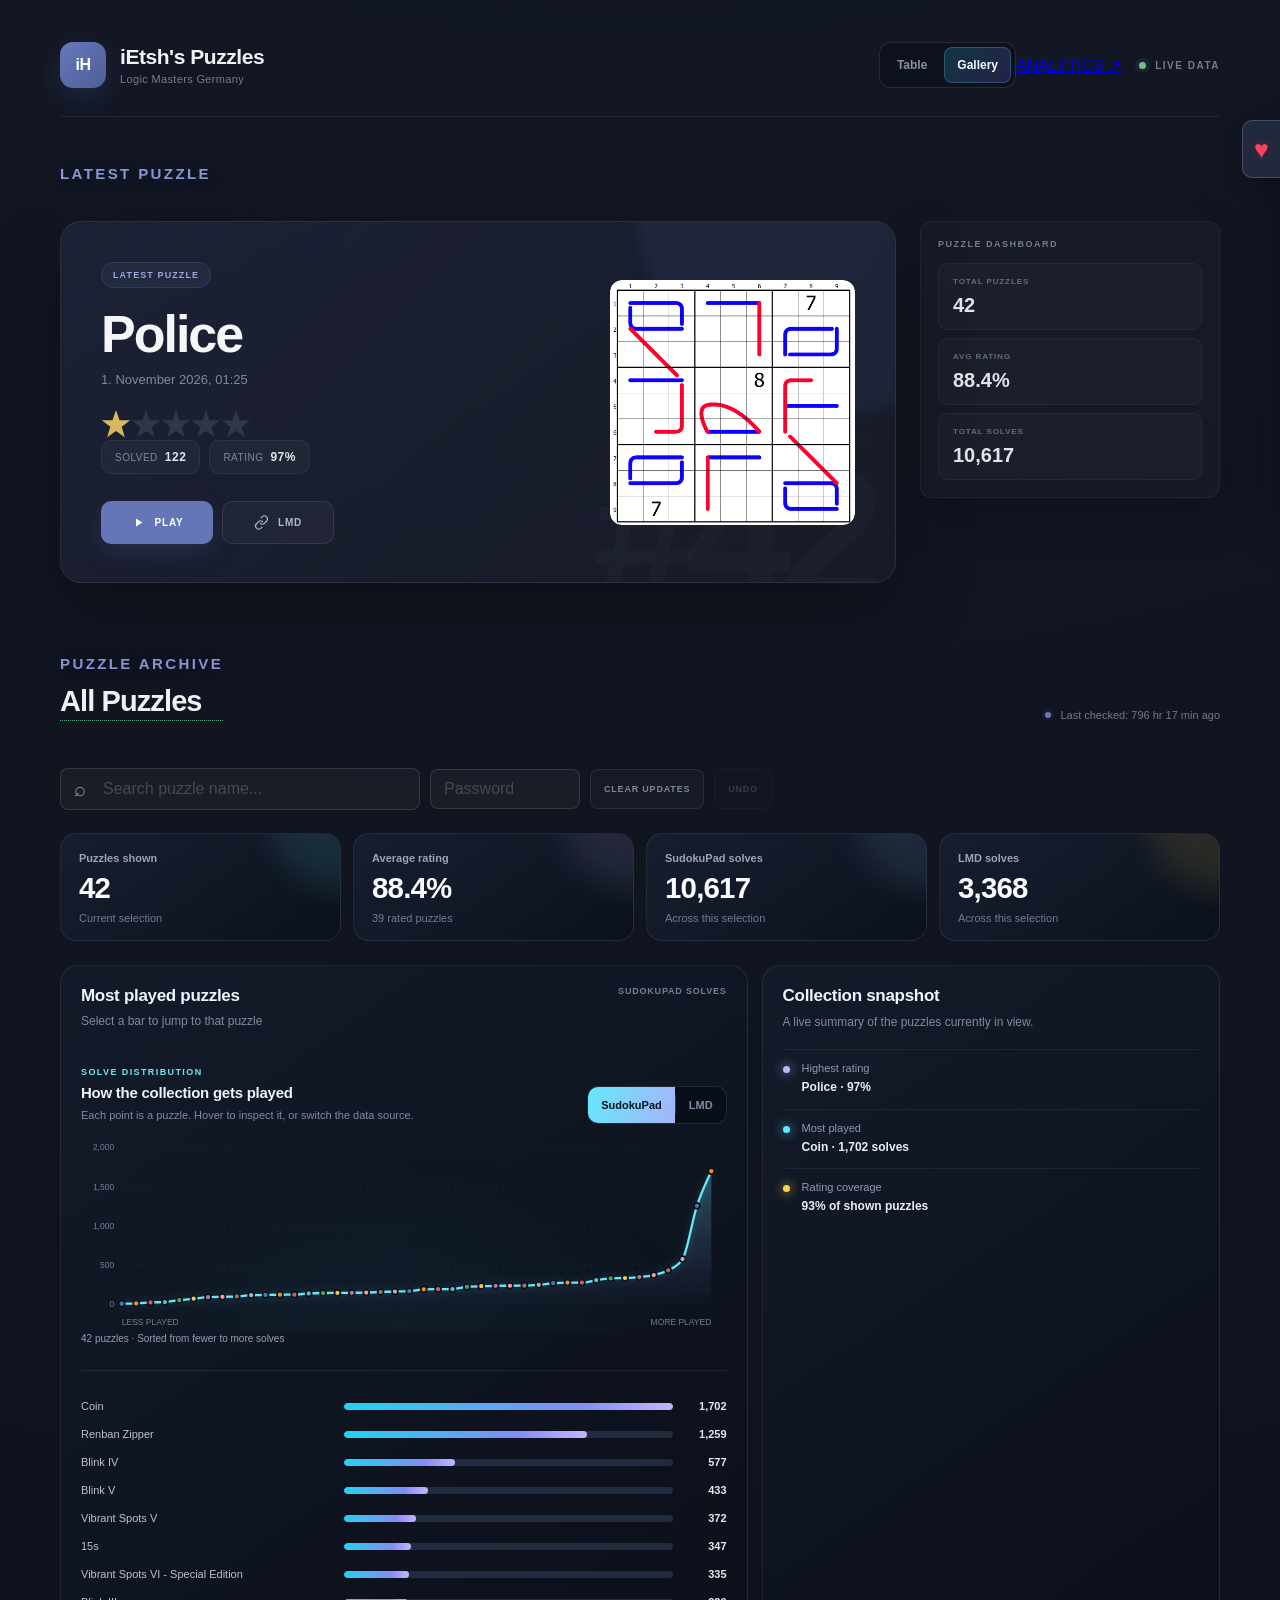
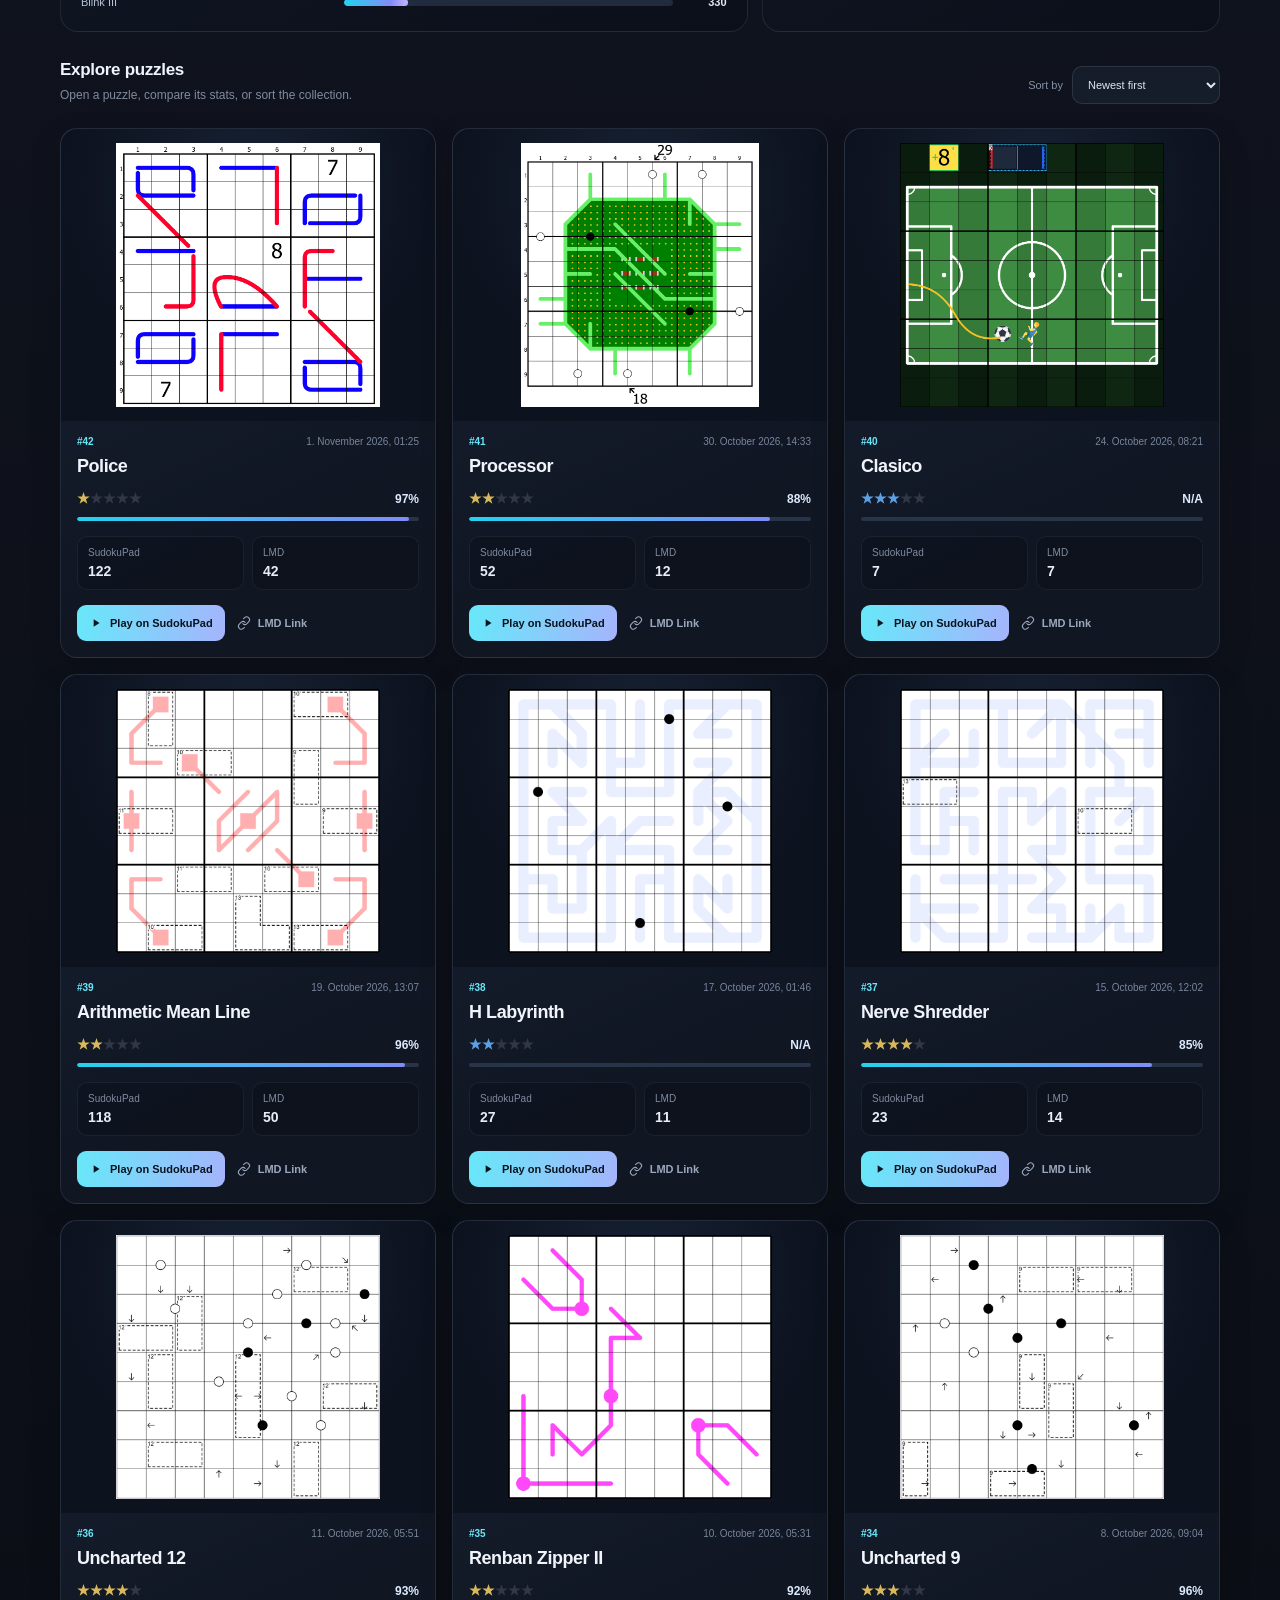
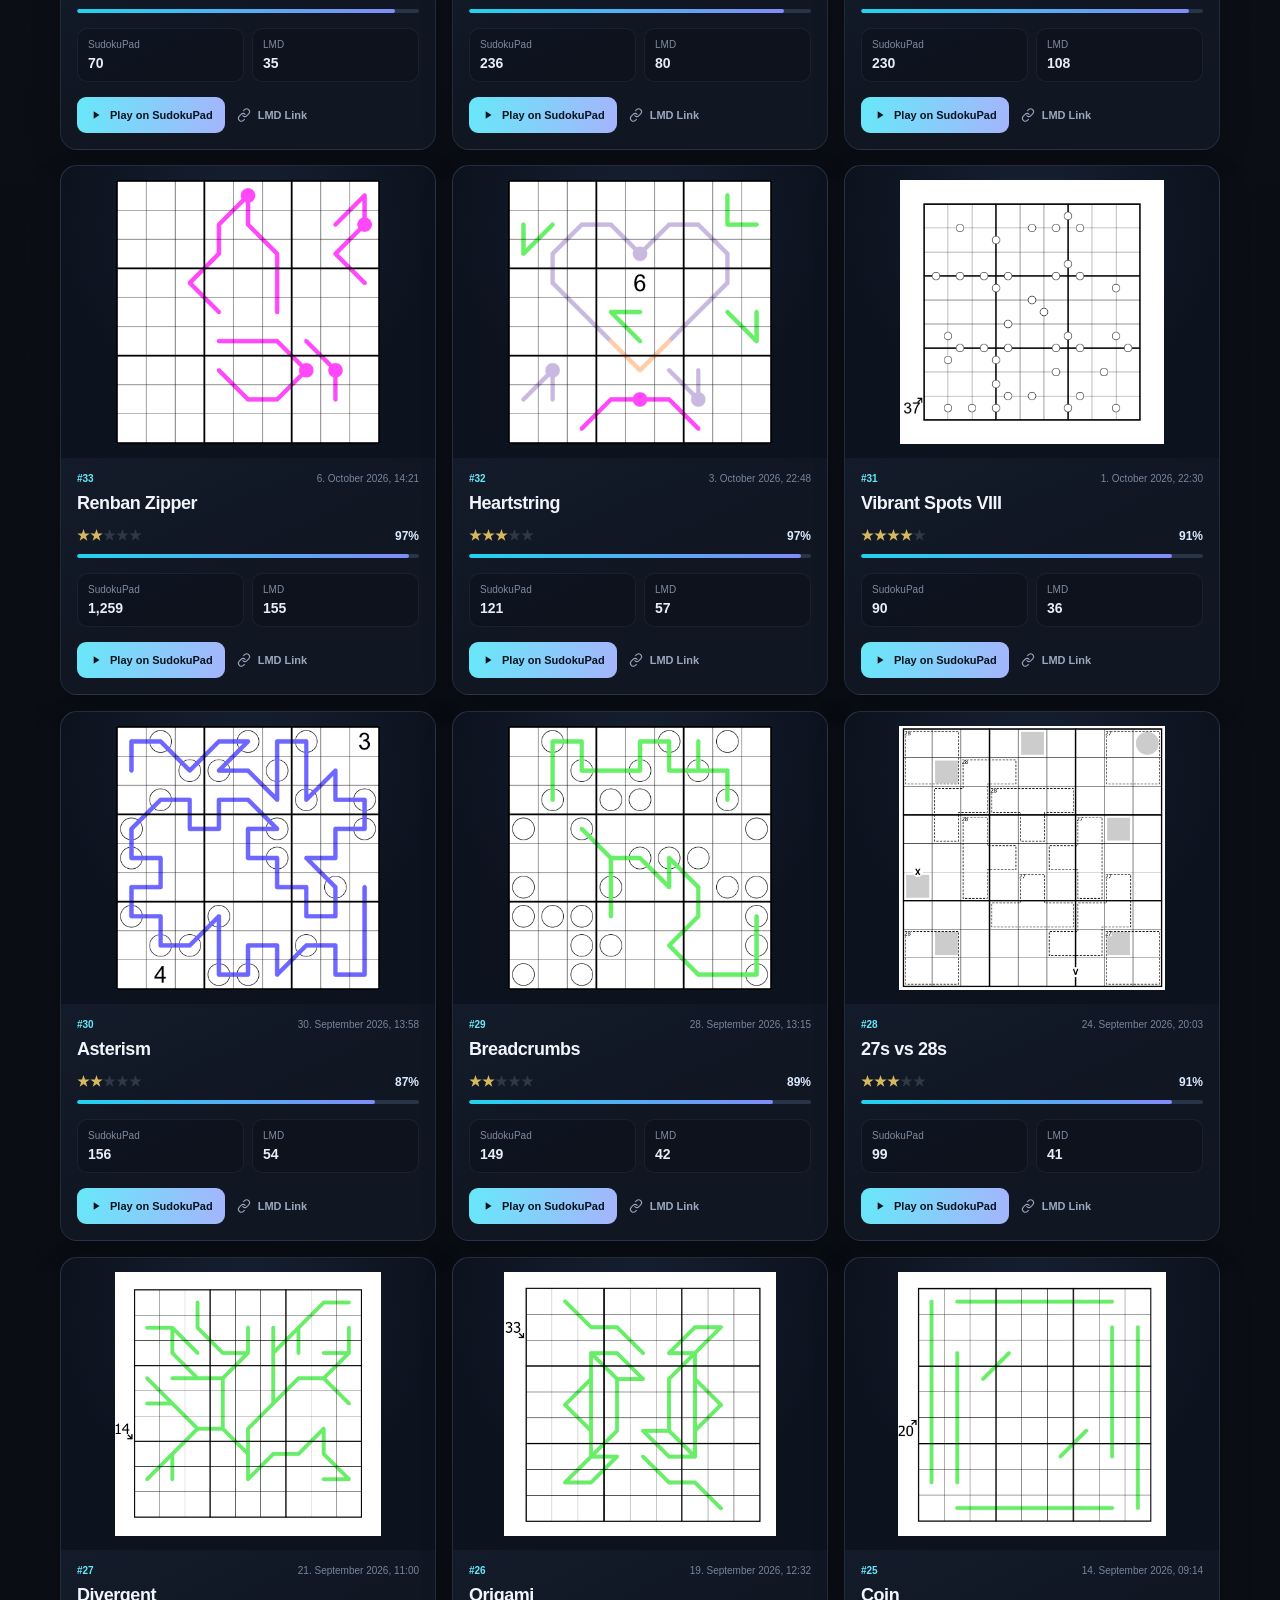
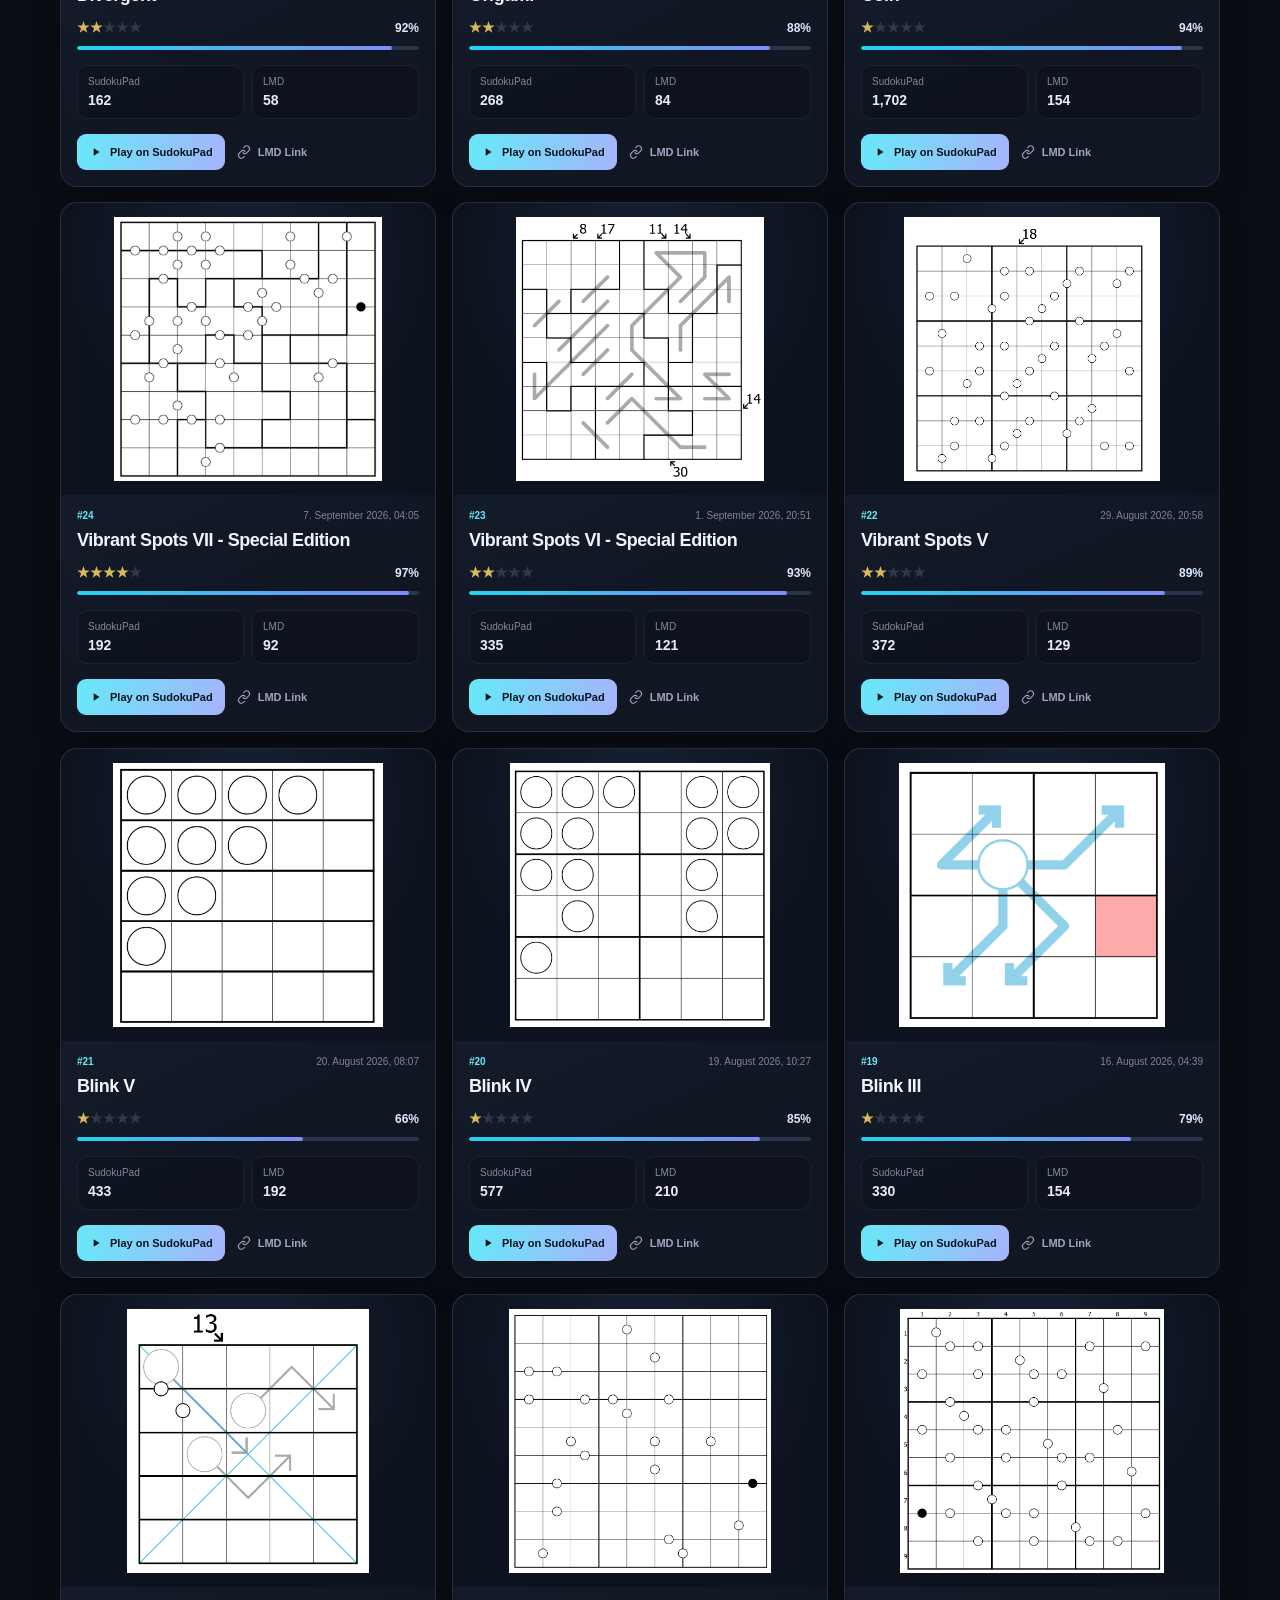
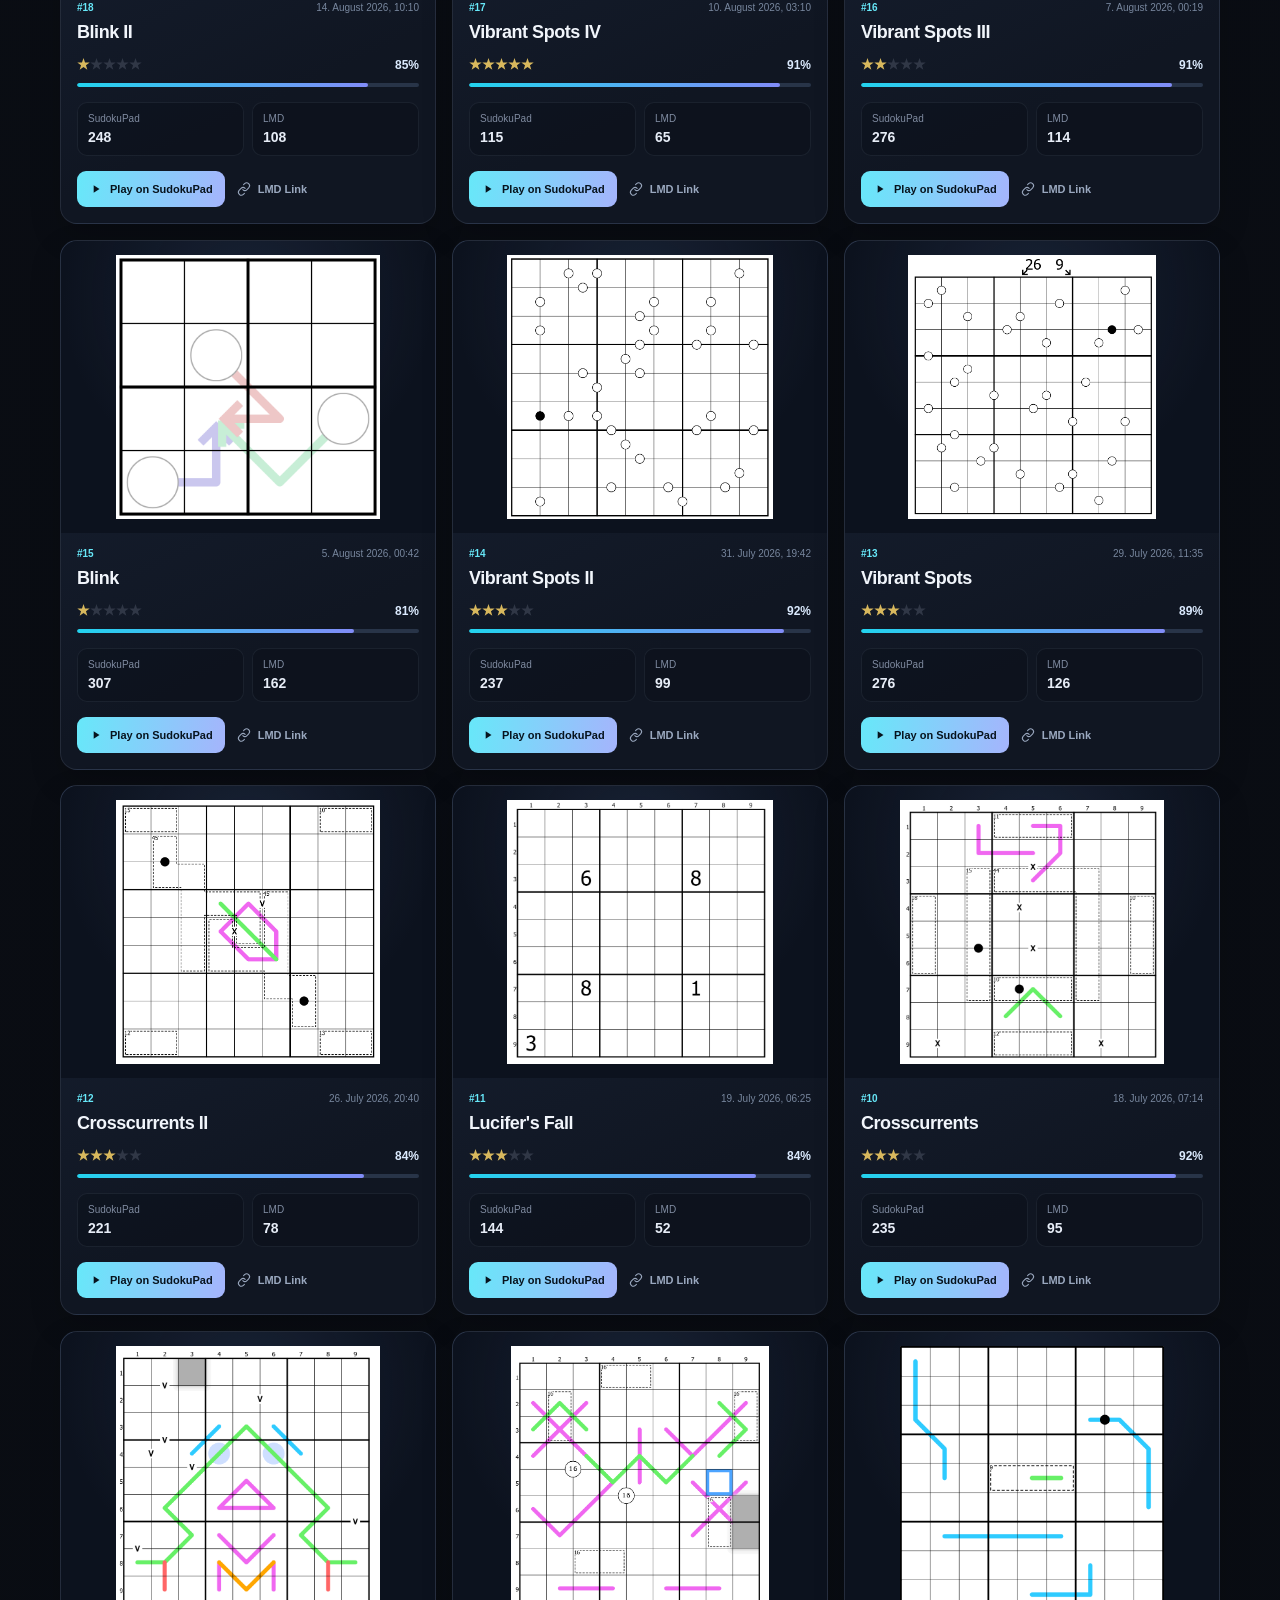
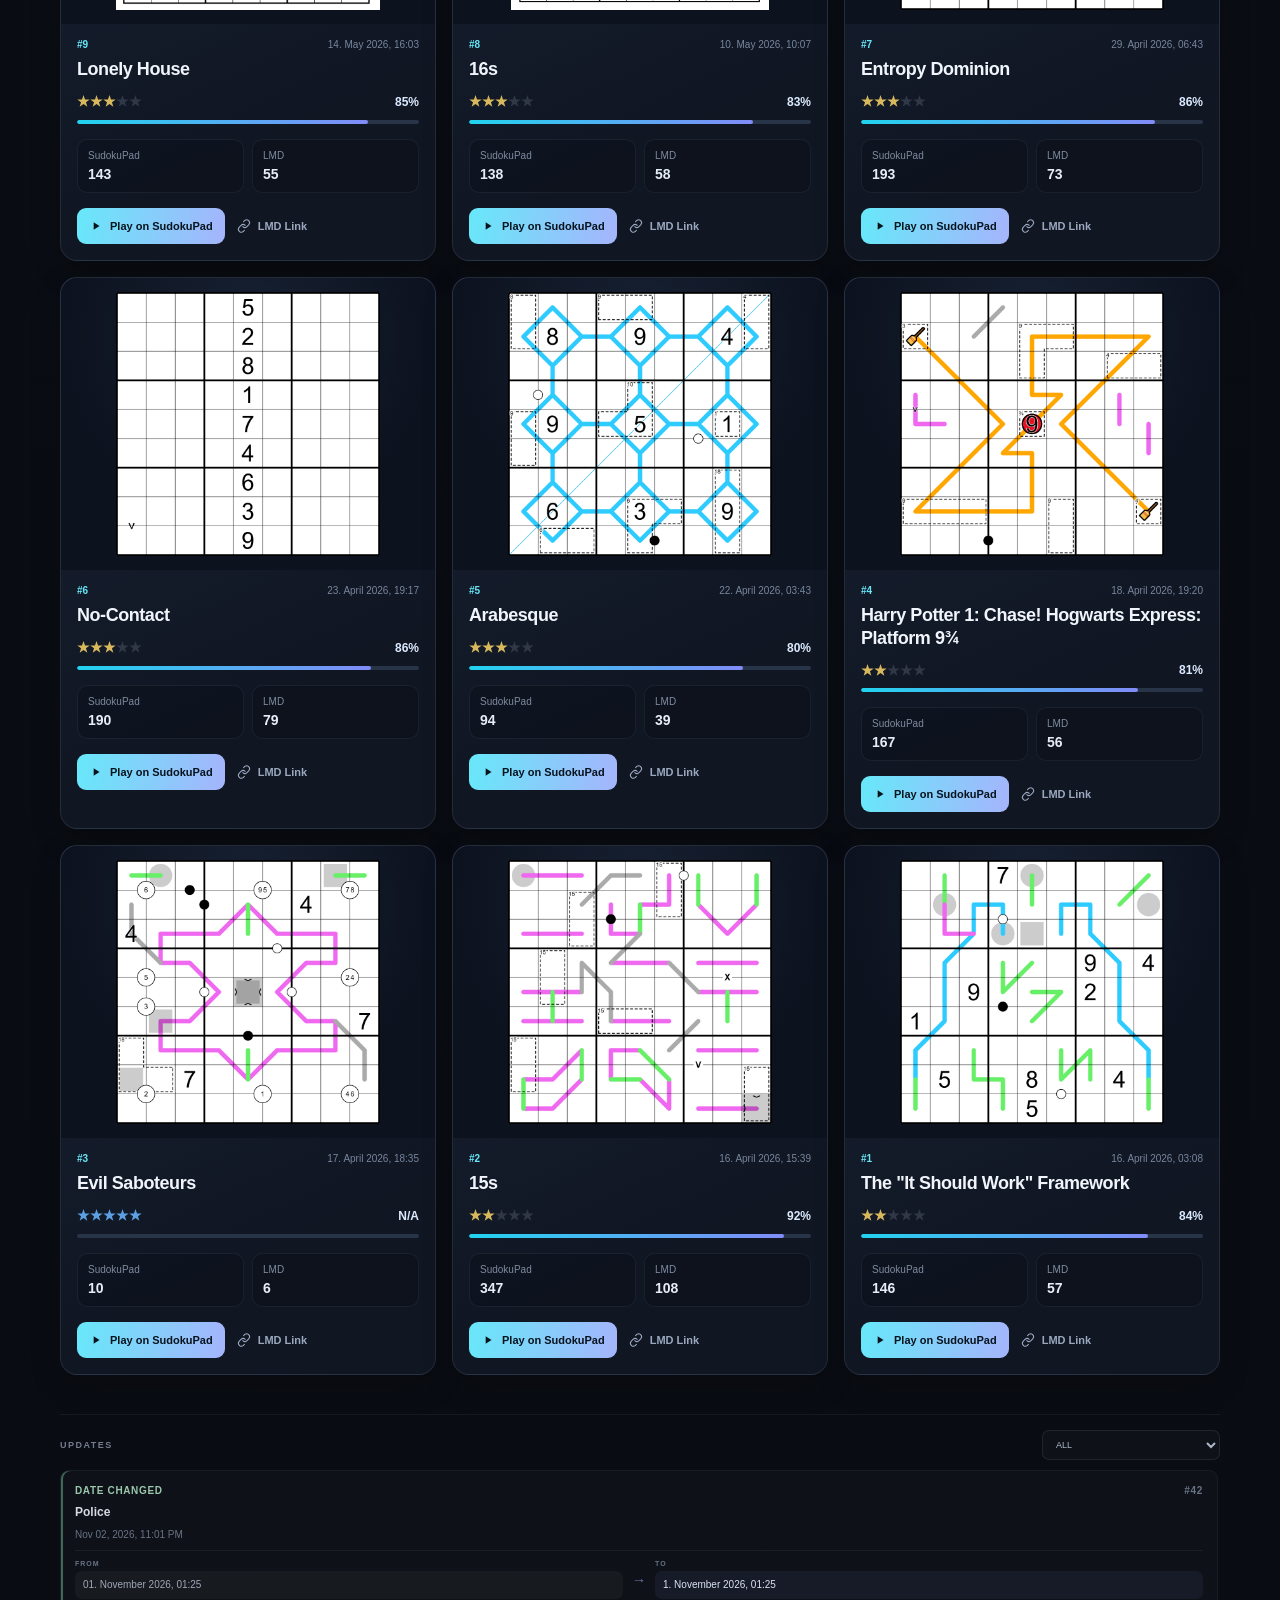
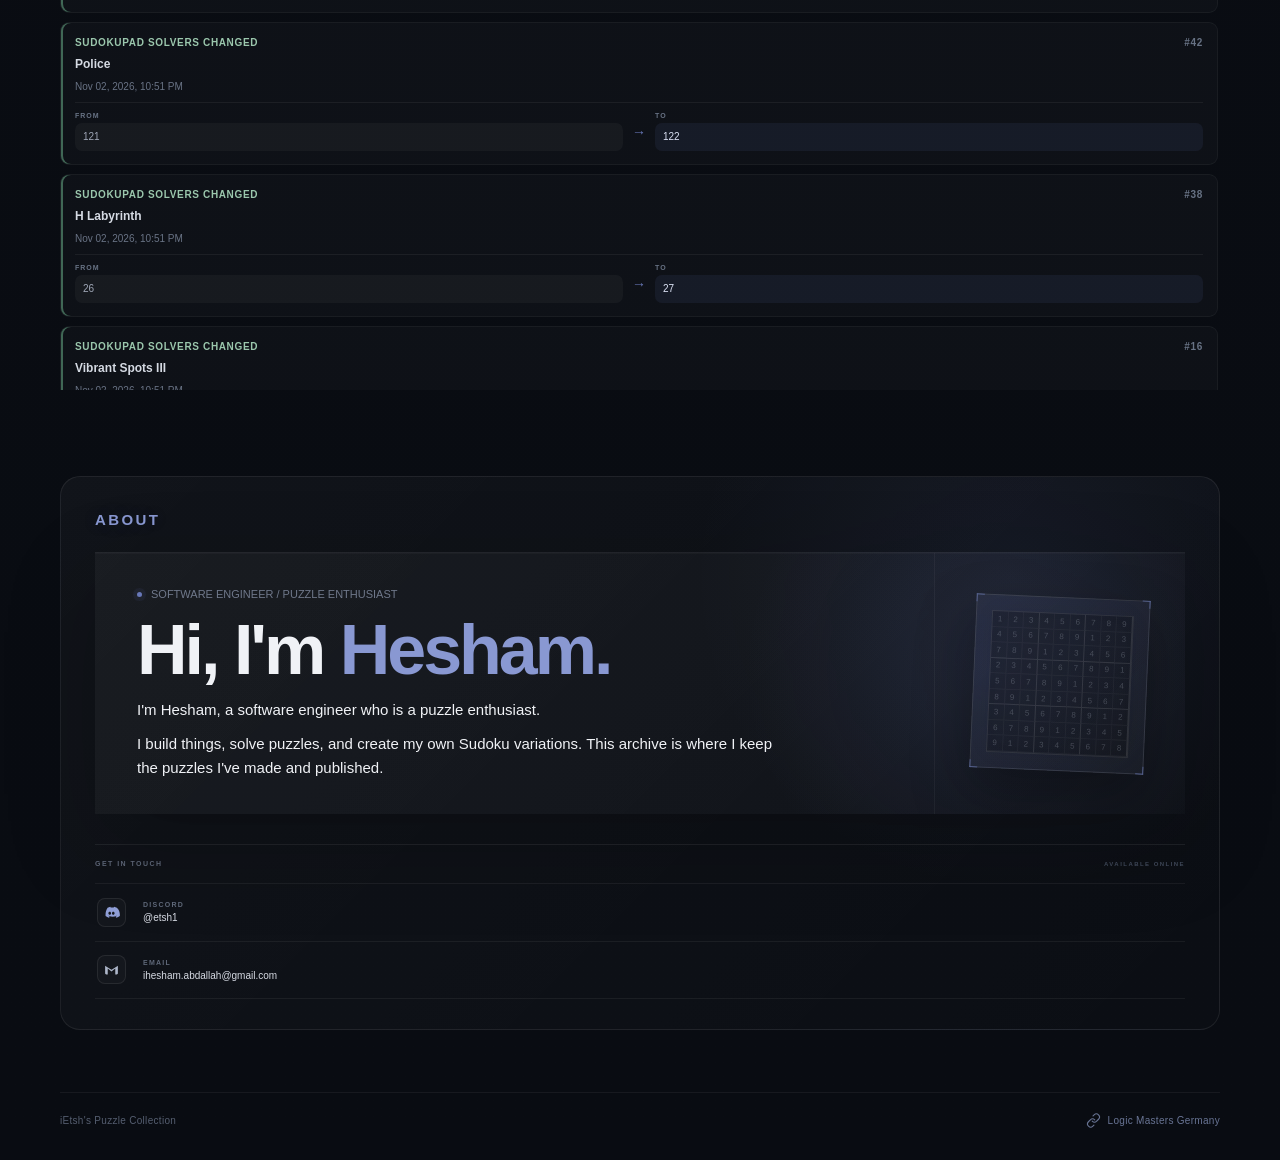
==== commit c6b25955: "Add public analytics dashboard link to puzzle archive" ====
--- a/sudoku-ietsh/ietsh/lmd/index.html
+++ b/sudoku-ietsh/ietsh/lmd/index.html
@@ -31,6 +31,7 @@
                 <button type="button" class="archive-view-button" data-view="table" aria-pressed="false">Table</button>
                 <button type="button" class="archive-view-button is-active" data-view="gallery" aria-pressed="true">Gallery</button>
             </div>
+        <a class="analytics-link" href="./analytics.html" aria-label="Open LMD analytics dashboard">ANALYTICS <span aria-hidden="true">↗</span></a>
         <div class="live-status">
             <span class="status-dot"></span>
             <span>LIVE DATA</span>
--- a/sudoku-ietsh/ietsh/lmd/community.css
+++ b/sudoku-ietsh/ietsh/lmd/community.css
@@ -1,67 +1,147 @@
-/* iEtsh Community — site-wide support and comments */
-#community-section { padding-top: 46px; }
+/* Compact iEtsh archive like/comments panel */
+#community-section {
+  position: fixed;
+  z-index: 1000;
+  top: 12%;
+  right: 0;
+  width: min(390px, calc(100vw - 10px));
+  max-height: 84vh;
+  display: flex;
+  align-items: stretch;
+  padding: 0;
+  transform: translateX(calc(100% - 38px));
+  transition: transform .26s ease;
+  filter: drop-shadow(0 8px 24px rgba(0,0,0,.3));
+}
+#community-section.community-panel-open { transform: translateX(0); }
+
+.community-side-toggle {
+  flex: 0 0 38px;
+  width: 38px;
+  align-self: flex-start;
+  margin-top: 12px;
+  min-height: 58px;
+  padding: 8px 4px;
+  border: 1px solid rgba(255,255,255,.18);
+  border-right: 0;
+  border-radius: 10px 0 0 10px;
+  background: #20283d;
+  color: #ff405b;
+  font: inherit;
+  font-size: 25px;
+  font-weight: 900;
+  line-height: 1;
+  cursor: pointer;
+  text-shadow: 0 0 12px rgba(255,45,75,.28);
+}
+#community-section.community-panel-open .community-side-toggle {
+  color: #dce2f4;
+  font-size: 22px;
+}
 .community-shell {
-  position: relative; overflow: hidden; padding: clamp(22px, 4vw, 42px);
-  border: 1px solid rgba(124, 140, 205, .23); border-radius: 22px;
-  background: radial-gradient(circle at 12% 0%, rgba(101,118,184,.18), transparent 42%),
-              linear-gradient(135deg, rgba(22,27,41,.98), rgba(12,15,23,.98));
-  box-shadow: 0 24px 70px rgba(0,0,0,.24);
+  min-width: 0;
+  flex: 1 1 auto;
+  max-height: 84vh;
+  overflow-y: auto;
+  overscroll-behavior: contain;
+  padding: 15px;
+  border: 1px solid rgba(124,140,205,.24);
+  border-right: 0;
+  border-radius: 13px 0 0 13px;
+  background: linear-gradient(145deg, rgba(24,29,44,.99), rgba(12,15,23,.99));
+  scrollbar-width: thin;
 }
-.community-intro { max-width: 720px; margin-bottom: 28px; }
-.community-eyebrow, .community-card-kicker {
-  color: #91a0df; font-size: 10px; font-weight: 800; letter-spacing: 1.8px;
-}
-.community-title { margin: 9px 0 10px; color: #f4f5fa; font-size: clamp(27px, 4vw, 39px); line-height: 1.1; letter-spacing: -1.2px; }
-.community-description { margin: 0; color: #9da6b8; font-size: 14px; line-height: 1.7; max-width: 650px; }
-.community-main { display: grid; grid-template-columns: minmax(250px, .8fr) minmax(0, 1.2fr); gap: 16px; align-items: start; }
+.community-intro { margin: 0 0 10px; }
+.community-title { margin: 0; color: #f4f5fa; font-size: 17px; line-height: 1.25; }
+.community-main { display: grid; grid-template-columns: 1fr; gap: 10px; align-items: start; }
 .community-support-card, .community-comments-card {
-  min-width: 0; padding: 22px; border: 1px solid rgba(255,255,255,.075); border-radius: 16px;
+  min-width: 0;
+  padding: 12px;
+  border: 1px solid rgba(255,255,255,.08);
+  border-radius: 11px;
   background: rgba(255,255,255,.025);
 }
-.community-like-count { margin-top: 15px; color: #f6f7fb; font-size: clamp(40px, 5vw, 56px); font-weight: 750; letter-spacing: -2px; line-height: 1.05; font-variant-numeric: tabular-nums; }
-.community-count-label { margin: 7px 0 20px; color: #8993a7; font-size: 12px; }
+.community-like-count {
+  display: inline;
+  margin-right: 5px;
+  color: #f4f5fa;
+  font-size: 19px;
+  font-weight: 750;
+  line-height: 1.2;
+  font-variant-numeric: tabular-nums;
+}
+.community-count-label { display: inline; color: #8f99ac; font-size: 11px; }
 .community-like-button, .community-submit-button {
-  display: inline-flex; align-items: center; justify-content: center; gap: 8px; min-height: 43px;
-  padding: 0 17px; border: 1px solid transparent; border-radius: 10px; background: #6879bc;
-  color: #fff; font: inherit; font-size: 12px; font-weight: 750; cursor: pointer;
-  transition: transform .18s ease, background .18s ease, opacity .18s ease;
+  display: inline-flex;
+  align-items: center;
+  justify-content: center;
+  gap: 7px;
+  min-height: 34px;
+  padding: 0 12px;
+  border: 1px solid rgba(255,255,255,.1);
+  border-radius: 8px;
+  background: #303951;
+  color: #f4f5fa;
+  font: inherit;
+  font-size: 11px;
+  font-weight: 700;
+  cursor: pointer;
+  transition: transform .18s ease, background .18s ease, color .18s ease;
 }
-.community-like-button { width: 100%; min-height: 48px; font-size: 13px; }
-.community-like-button:hover:not(:disabled), .community-submit-button:hover:not(:disabled) { transform: translateY(-1px); background: #7889ce; }
-.community-like-button.is-liked { background: rgba(114,189,148,.14); border-color: rgba(114,189,148,.28); color: #9bd4b2; cursor: default; }
-.community-like-button:disabled, .community-submit-button:disabled { opacity: .65; cursor: not-allowed; }
-.community-liker-names { margin-top: 14px; color: #8993a7; font-size: 11px; line-height: 1.6; overflow-wrap: anywhere; }
-.community-profile { display: flex; flex-wrap: wrap; align-items: center; gap: 8px; margin-top: 17px; padding-top: 14px; border-top: 1px solid rgba(255,255,255,.07); }
-.community-profile-name { color: #aeb7c8; font-size: 11px; }
-.community-text-button { padding: 5px 8px; border: 0; background: transparent; color: #a7b4ee; font: inherit; font-size: 11px; cursor: pointer; }
-.community-name-locked { color: #667087; font-size: 10px; }
-.community-name-form { display: grid; gap: 9px; margin-top: 18px; }
-.community-name-form label { color: #aab3c5; font-size: 11px; }
-.community-input, .community-textarea { width: 100%; min-width: 0; padding: 11px 12px; border: 1px solid rgba(255,255,255,.12); border-radius: 9px; outline: none; background: rgba(3,5,10,.32); color: #edf0f7; font: inherit; font-size: 12px; }
+.community-like-button { width: 100%; margin-top: 9px; }
+.community-like-button::first-letter { color: #ff405b; }
+.community-like-button:hover:not(:disabled), .community-submit-button:hover:not(:disabled) {
+  background: #3a4664;
+}
+.community-like-button.is-liked {
+  background: rgba(255,55,85,.13);
+  border-color: rgba(255,55,85,.4);
+  color: #ff7084;
+  animation: community-heart-pop .36s ease;
+}
+.community-like-button:disabled, .community-submit-button:disabled { opacity: .7; cursor: not-allowed; }
+@keyframes community-heart-pop {
+  0% { transform: scale(.94); }
+  45% { transform: scale(1.045); }
+  100% { transform: scale(1); }
+}
+.community-liker-names { margin-top: 7px; color: #8993a7; font-size: 10px; line-height: 1.45; overflow-wrap: anywhere; }
+.community-profile { display: flex; flex-wrap: wrap; align-items: center; gap: 6px; margin-top: 9px; padding-top: 8px; border-top: 1px solid rgba(255,255,255,.07); }
+.community-profile-name { color: #aeb7c8; font-size: 10px; }
+.community-text-button { padding: 4px 6px; border: 0; background: transparent; color: #a7b4ee; font: inherit; font-size: 10px; cursor: pointer; }
+.community-name-locked { color: #667087; font-size: 9px; }
+.community-name-form { display: grid; gap: 7px; margin-top: 9px; }
+.community-name-form label { color: #aab3c5; font-size: 10px; }
+.community-input, .community-textarea {
+  width: 100%; min-width: 0; box-sizing: border-box; padding: 9px 10px;
+  border: 1px solid rgba(255,255,255,.12); border-radius: 8px;
+  outline: none; background: rgba(3,5,10,.32); color: #edf0f7;
+  font: inherit; font-size: 11px;
+}
 .community-input:focus, .community-textarea:focus { border-color: rgba(135,151,222,.65); }
-.community-comments-head { display: flex; align-items: center; justify-content: space-between; gap: 12px; margin-bottom: 18px; }
-.community-comments-title { margin: 7px 0 0; color: #f0f2f7; font-size: 21px; letter-spacing: -.4px; }
-.community-comment-count { display: inline-flex; min-width: 30px; height: 30px; align-items: center; justify-content: center; border: 1px solid rgba(255,255,255,.1); border-radius: 9px; color: #c5ccdb; font-size: 12px; }
-.community-comment-form { padding-bottom: 17px; border-bottom: 1px solid rgba(255,255,255,.07); }
-.community-textarea { display: block; resize: vertical; min-height: 84px; line-height: 1.55; }
-.community-form-bottom { display: flex; align-items: center; justify-content: space-between; gap: 10px; margin-top: 10px; }
-.community-character-hint, .community-login-hint { color: #727d91; font-size: 10px; }
-.community-comment-list { display: grid; gap: 0; max-height: 430px; overflow-y: auto; }
-.community-comment { padding: 15px 0; border-bottom: 1px solid rgba(255,255,255,.055); }
+.community-comments-head { display: flex; align-items: center; justify-content: space-between; gap: 8px; margin-bottom: 9px; }
+.community-comments-title { margin: 0; color: #f0f2f7; font-size: 15px; }
+.community-comment-count { display: inline-flex; min-width: 24px; height: 24px; align-items: center; justify-content: center; border: 1px solid rgba(255,255,255,.1); border-radius: 7px; color: #c5ccdb; font-size: 10px; }
+.community-comment-form { padding-bottom: 10px; border-bottom: 1px solid rgba(255,255,255,.07); }
+.community-textarea { display: block; resize: vertical; min-height: 58px; line-height: 1.45; }
+.community-form-bottom { display: flex; align-items: center; justify-content: space-between; gap: 8px; margin-top: 7px; }
+.community-character-hint, .community-login-hint { color: #727d91; font-size: 9px; }
+.community-name-prompt { padding: 8px 0; border: 0; background: transparent; color: #c0caf5; font: inherit; font-size: 11px; cursor: pointer; }
+.community-comment-list { display: grid; gap: 0; max-height: 220px; overflow-y: auto; }
+.community-comment { padding: 9px 0; border-bottom: 1px solid rgba(255,255,255,.055); }
 .community-comment:last-child { border-bottom: 0; }
-.community-comment-meta { display: flex; flex-wrap: wrap; align-items: baseline; gap: 9px; }
-.community-comment-author { color: #dfe3ef; font-size: 12px; }
-.community-comment-date { color: #697489; font-size: 10px; }
-.community-comment-body { margin: 7px 0 0; color: #aeb6c6; font-size: 12px; line-height: 1.65; overflow-wrap: anywhere; white-space: pre-wrap; }
-.community-empty-comments { margin: 18px 0 3px; color: #788398; font-size: 12px; }
-.community-message { min-height: 16px; margin: 13px 0 0; color: #8fcea9; font-size: 11px; }
+.community-comment-meta { display: flex; flex-wrap: wrap; align-items: baseline; gap: 7px; }
+.community-comment-author { color: #dfe3ef; font-size: 10px; }
+.community-comment-date { color: #697489; font-size: 9px; }
+.community-comment-body { margin: 5px 0 0; color: #aeb6c6; font-size: 11px; line-height: 1.5; overflow-wrap: anywhere; white-space: pre-wrap; }
+.community-empty-comments { margin: 10px 0 2px; color: #788398; font-size: 10px; }
+.community-message { min-height: 12px; margin: 7px 0 0; color: #8fcea9; font-size: 10px; }
 .community-message.is-error { color: #f0a0a7; }
-.community-rename-form { display: flex; flex-wrap: wrap; align-items: center; gap: 6px; width: 100%; }
-.community-rename-form .community-input { flex: 1 1 120px; }
-@media (max-width: 760px) {
-  #community-section { padding-top: 30px; }
-  .community-shell { padding: 20px; border-radius: 17px; }
-  .community-main { grid-template-columns: 1fr; }
-  .community-support-card, .community-comments-card { padding: 18px; }
-  .community-like-count { font-size: 46px; }
+.community-rename-form { display: flex; flex-wrap: wrap; align-items: center; gap: 5px; width: 100%; }
+.community-rename-form .community-input { flex: 1 1 100px; }
+@media (max-width: 600px) {
+  #community-section { top: auto; bottom: 14%; width: min(360px, calc(100vw - 8px)); max-height: 76vh; transform: translateX(calc(100% - 42px)); }
+  #community-section.community-panel-open { transform: translateX(0); }
+  .community-side-toggle { flex-basis: 42px; width: 42px; min-height: 58px; margin-top: 10px; font-size: 25px; }
+  .community-shell { max-height: 76vh; padding: 13px; }
 }
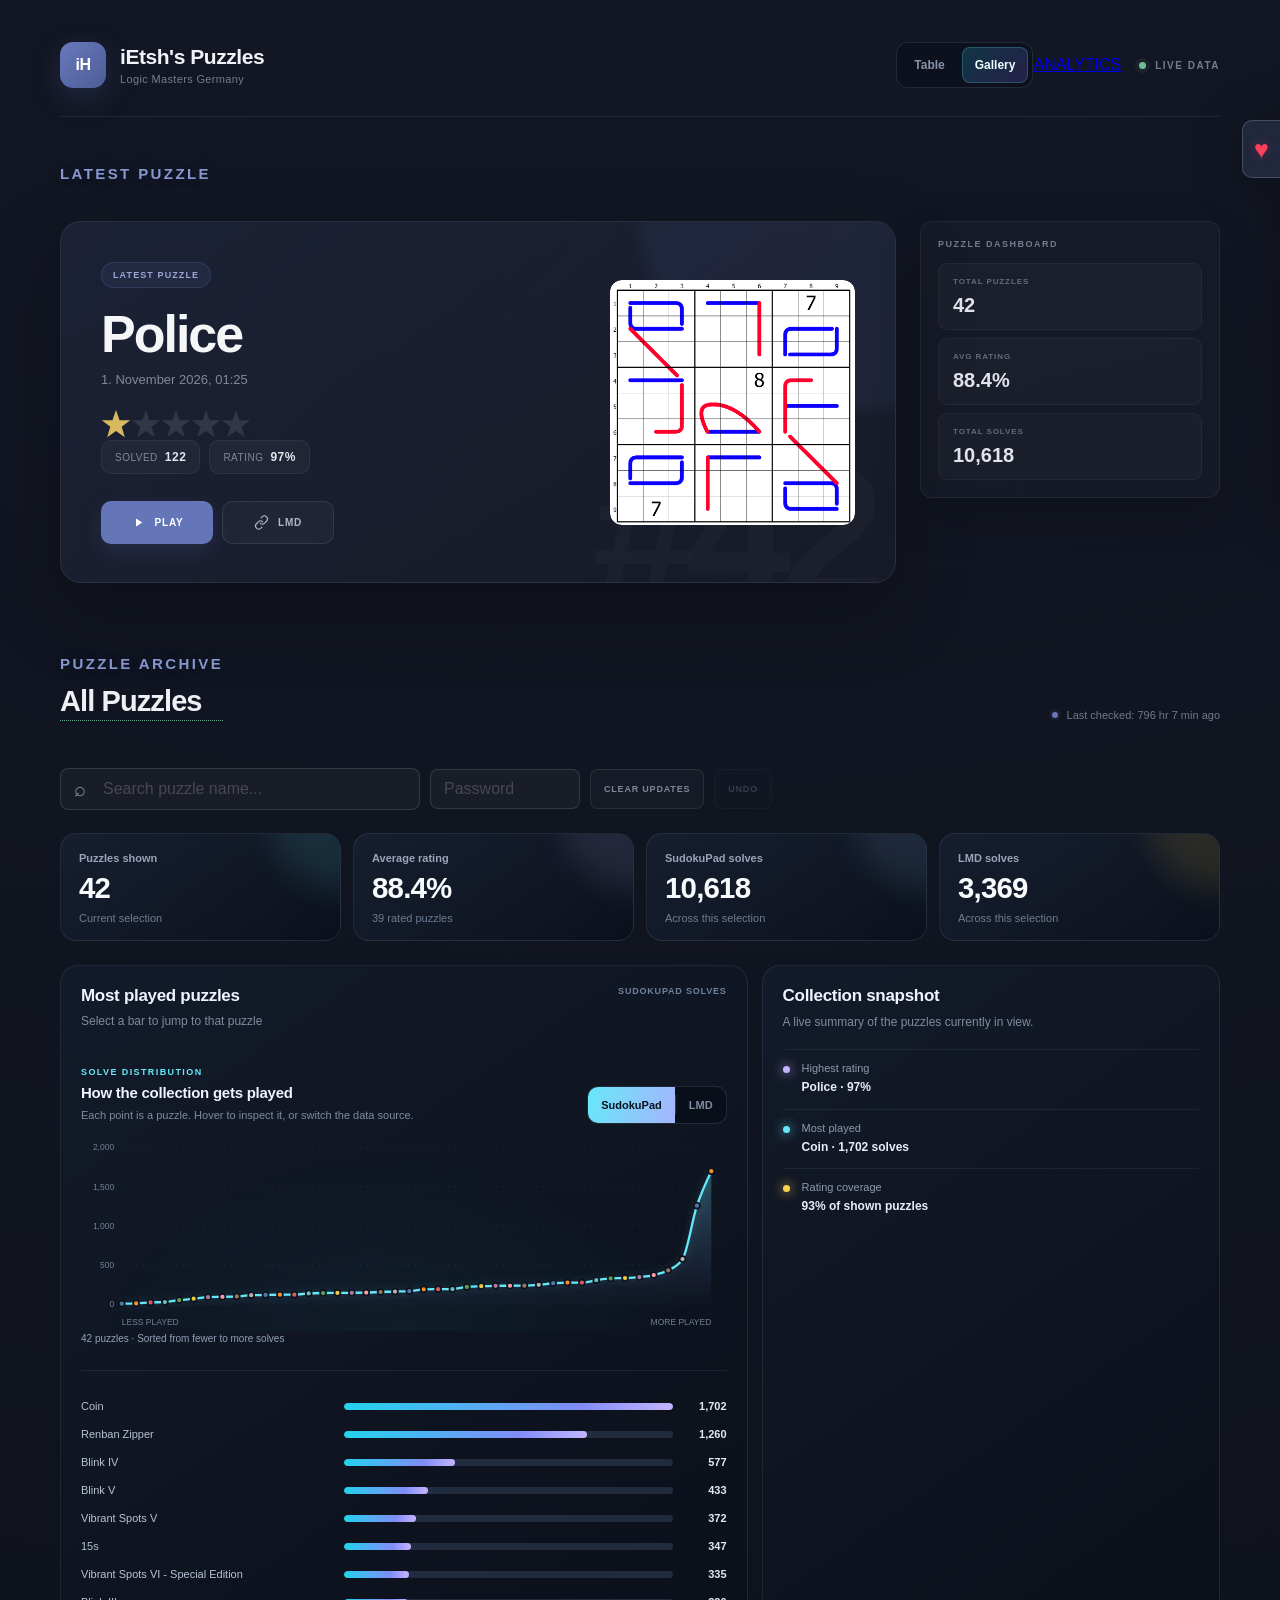
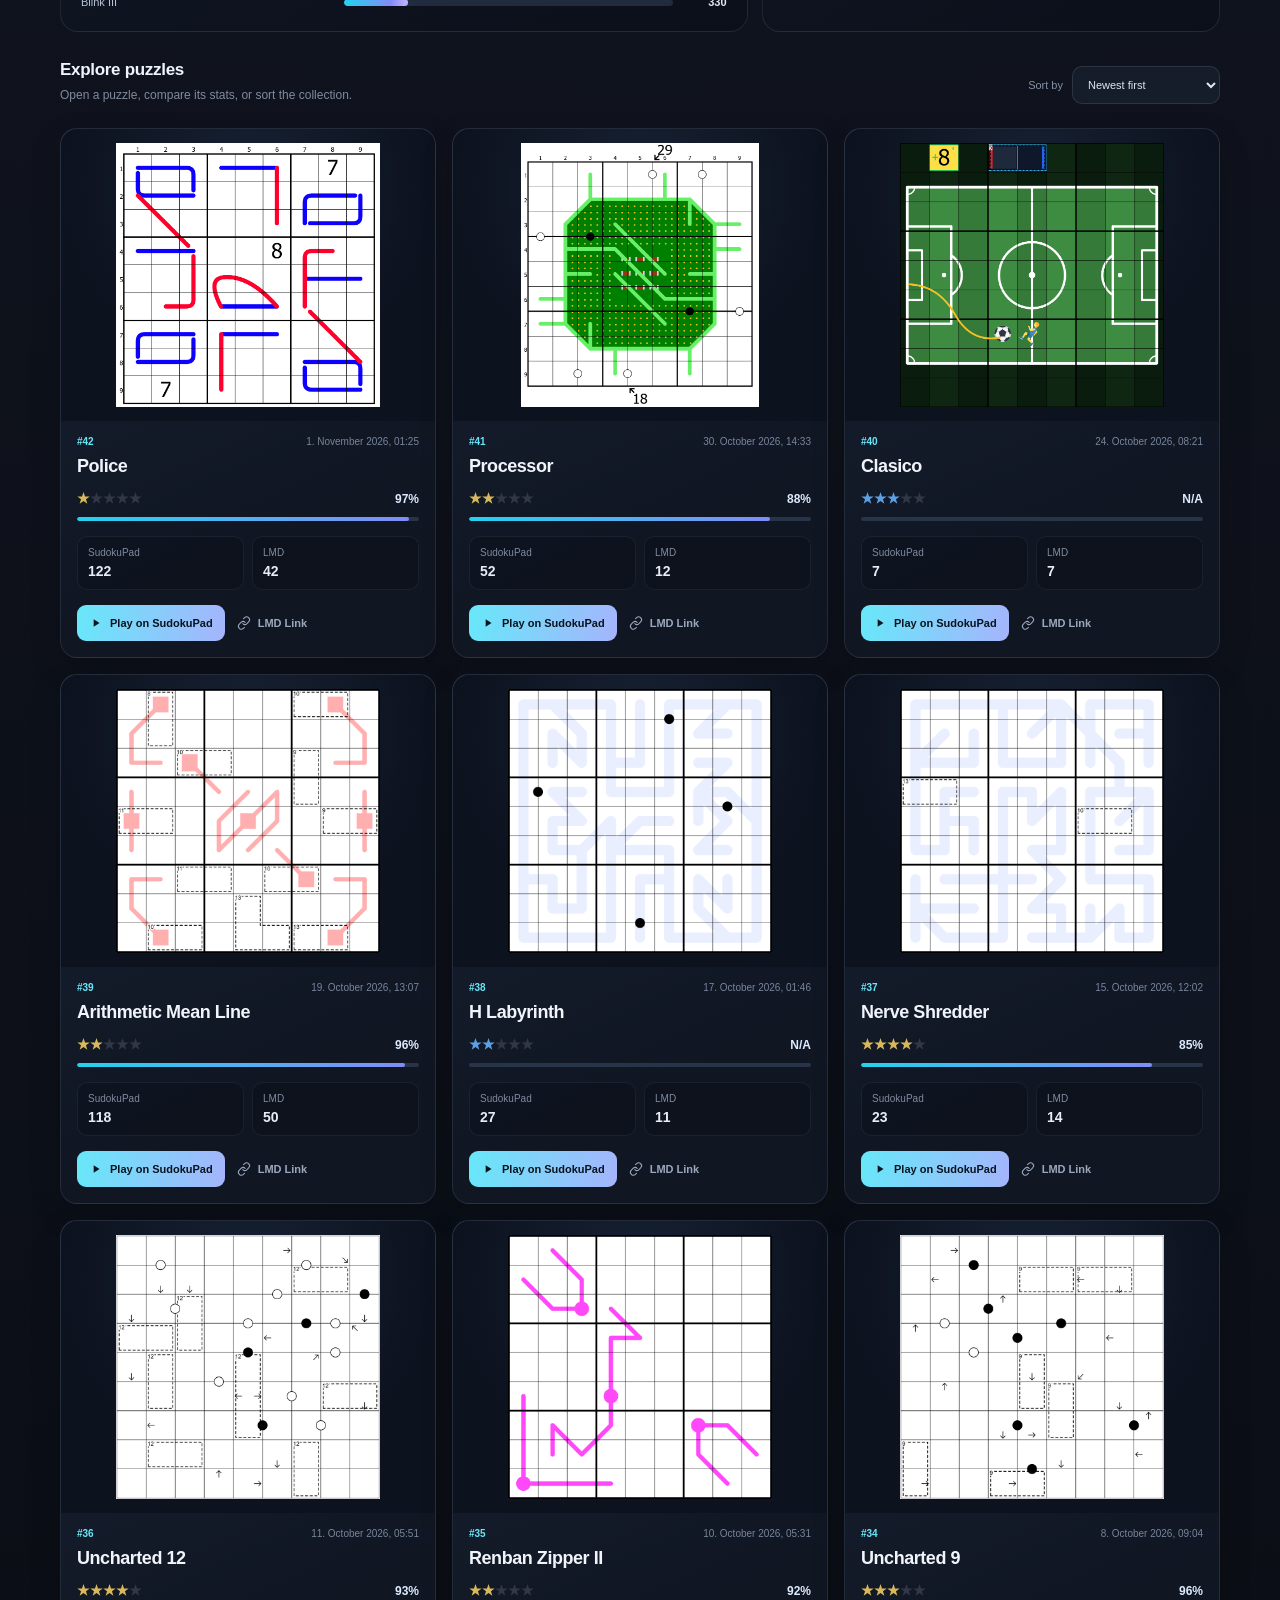
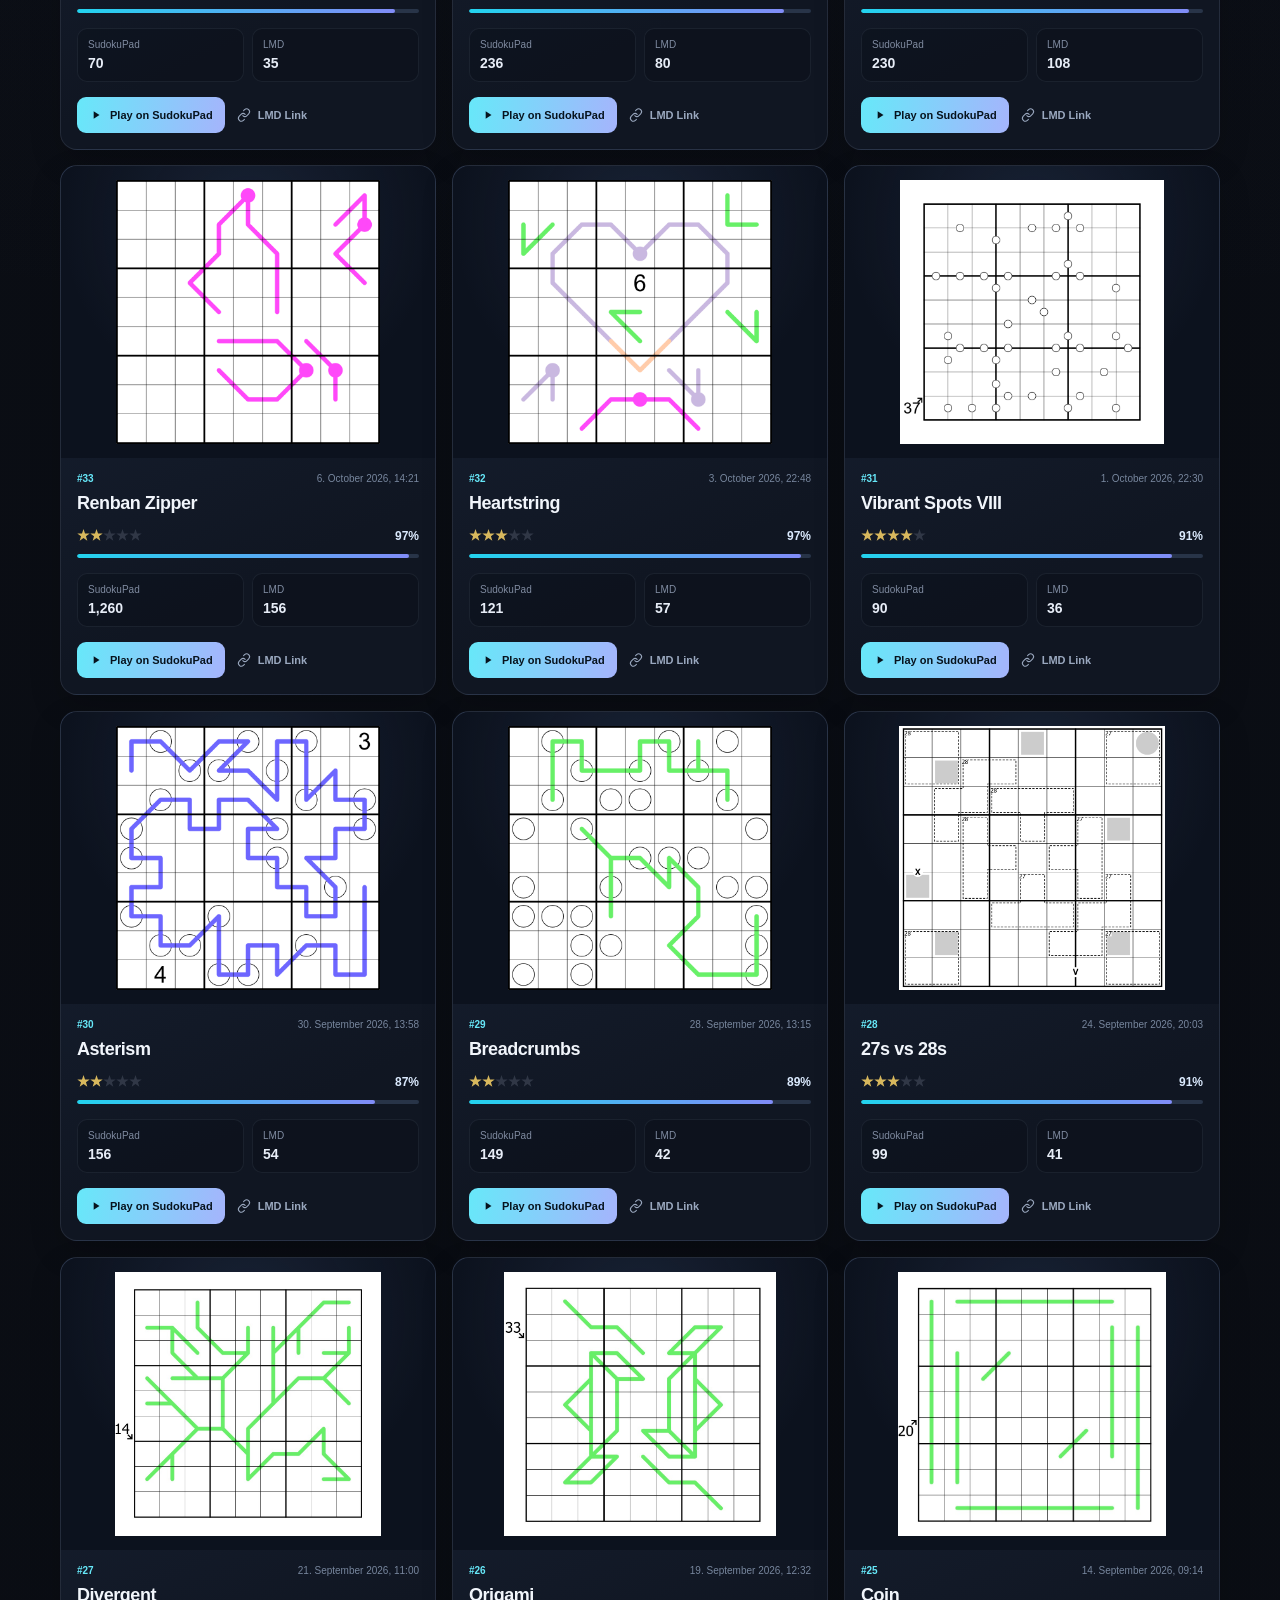
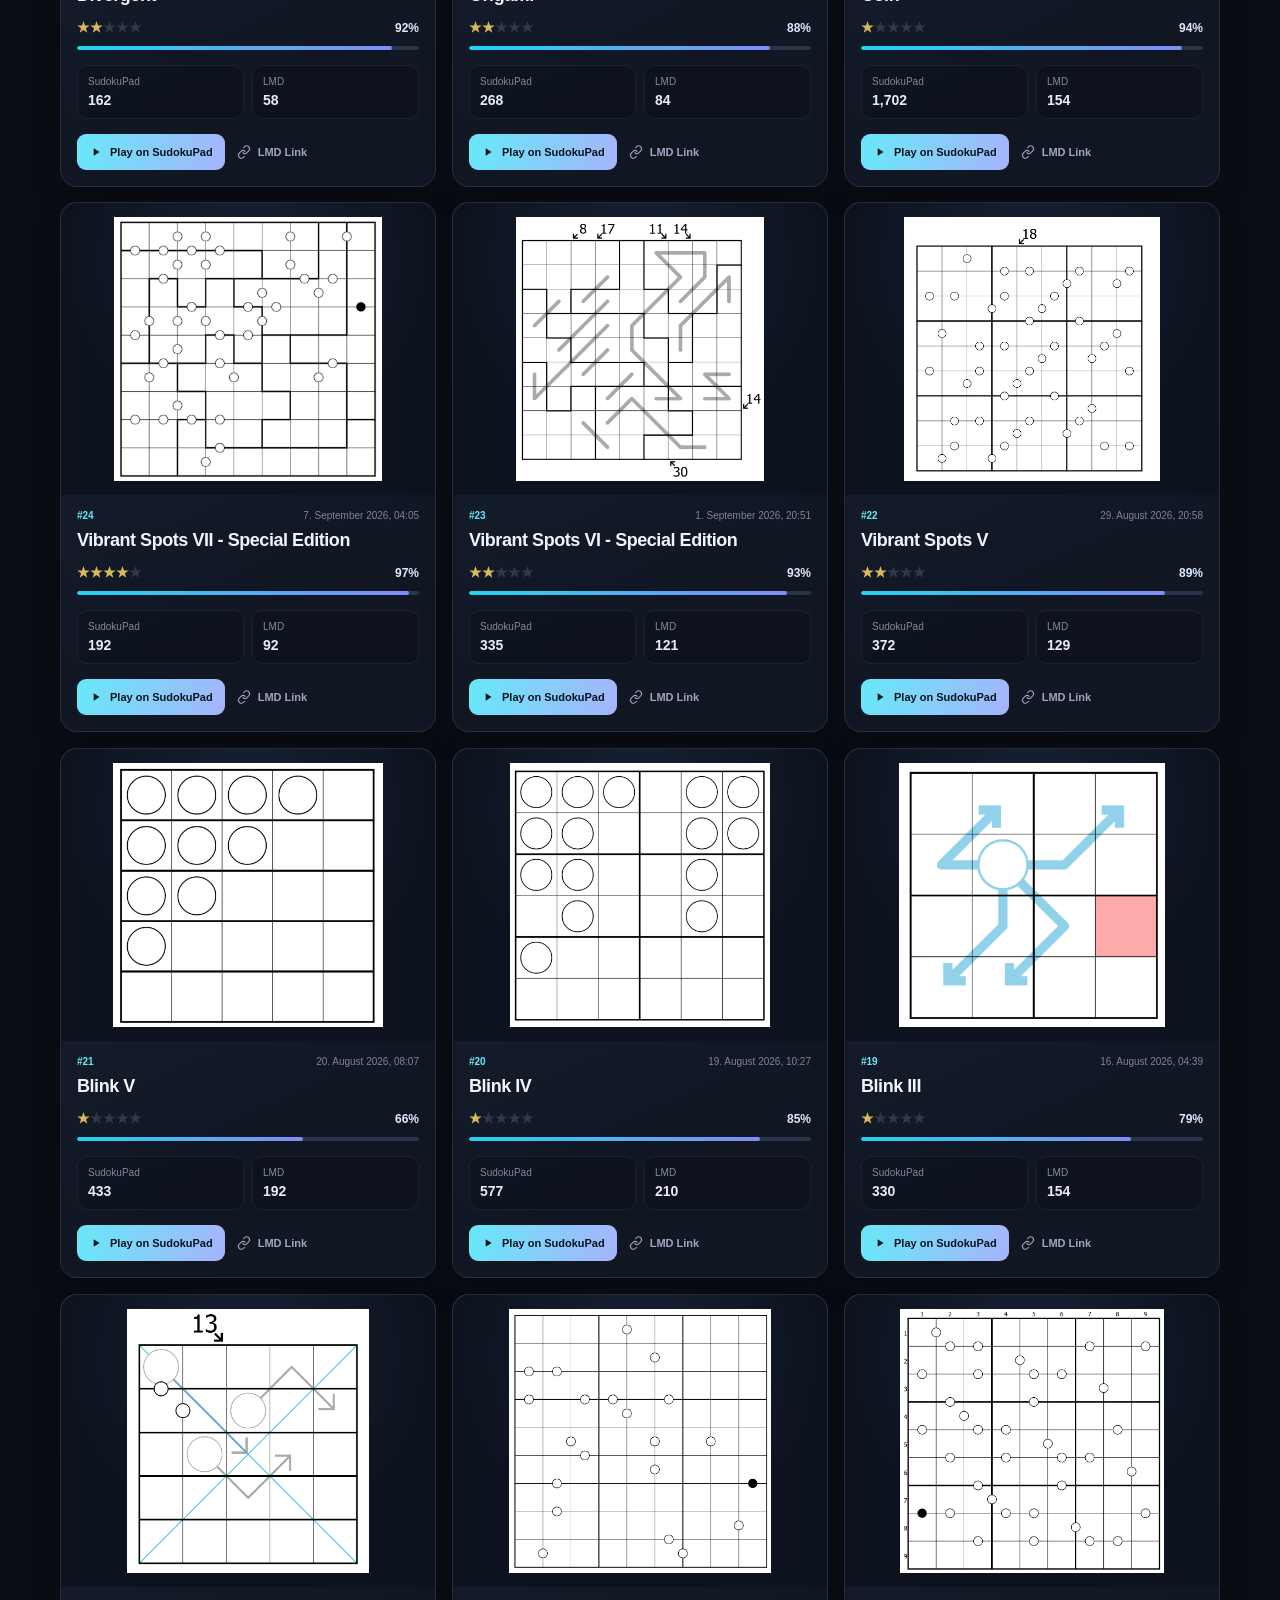
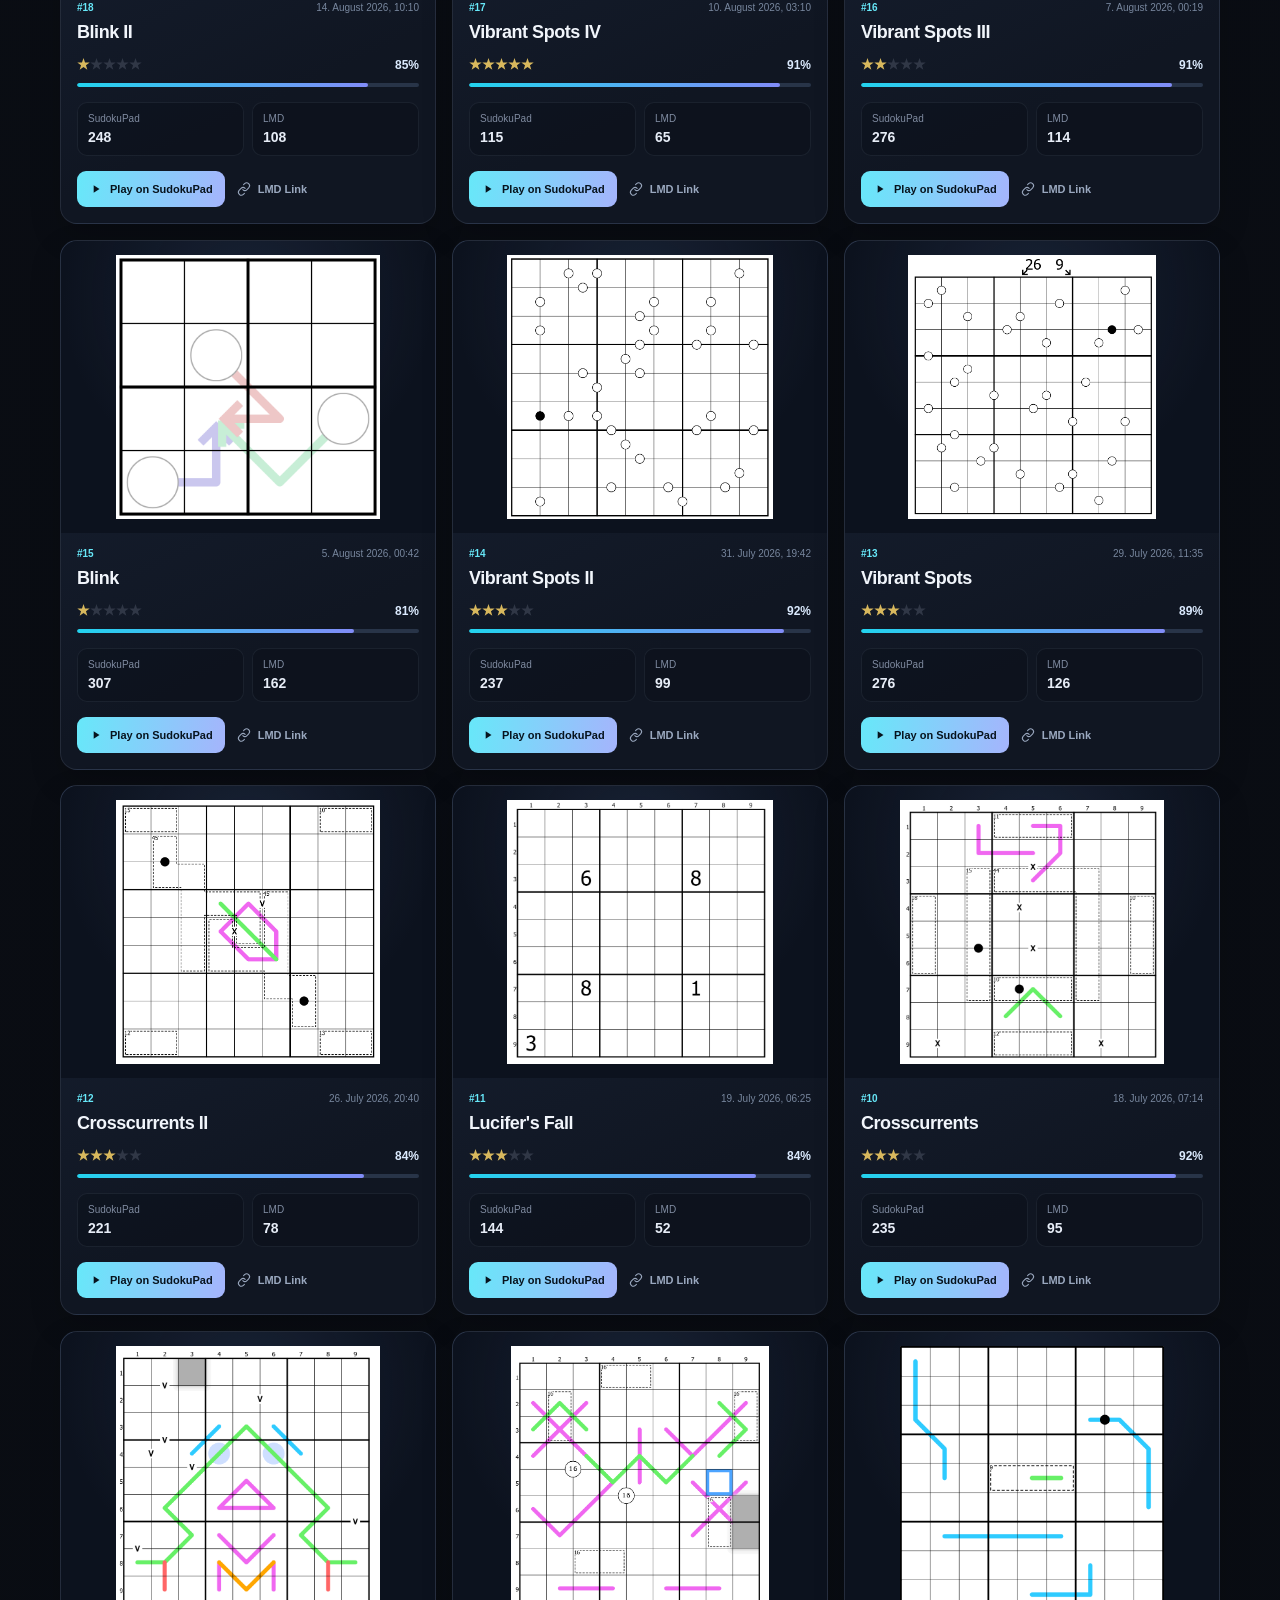
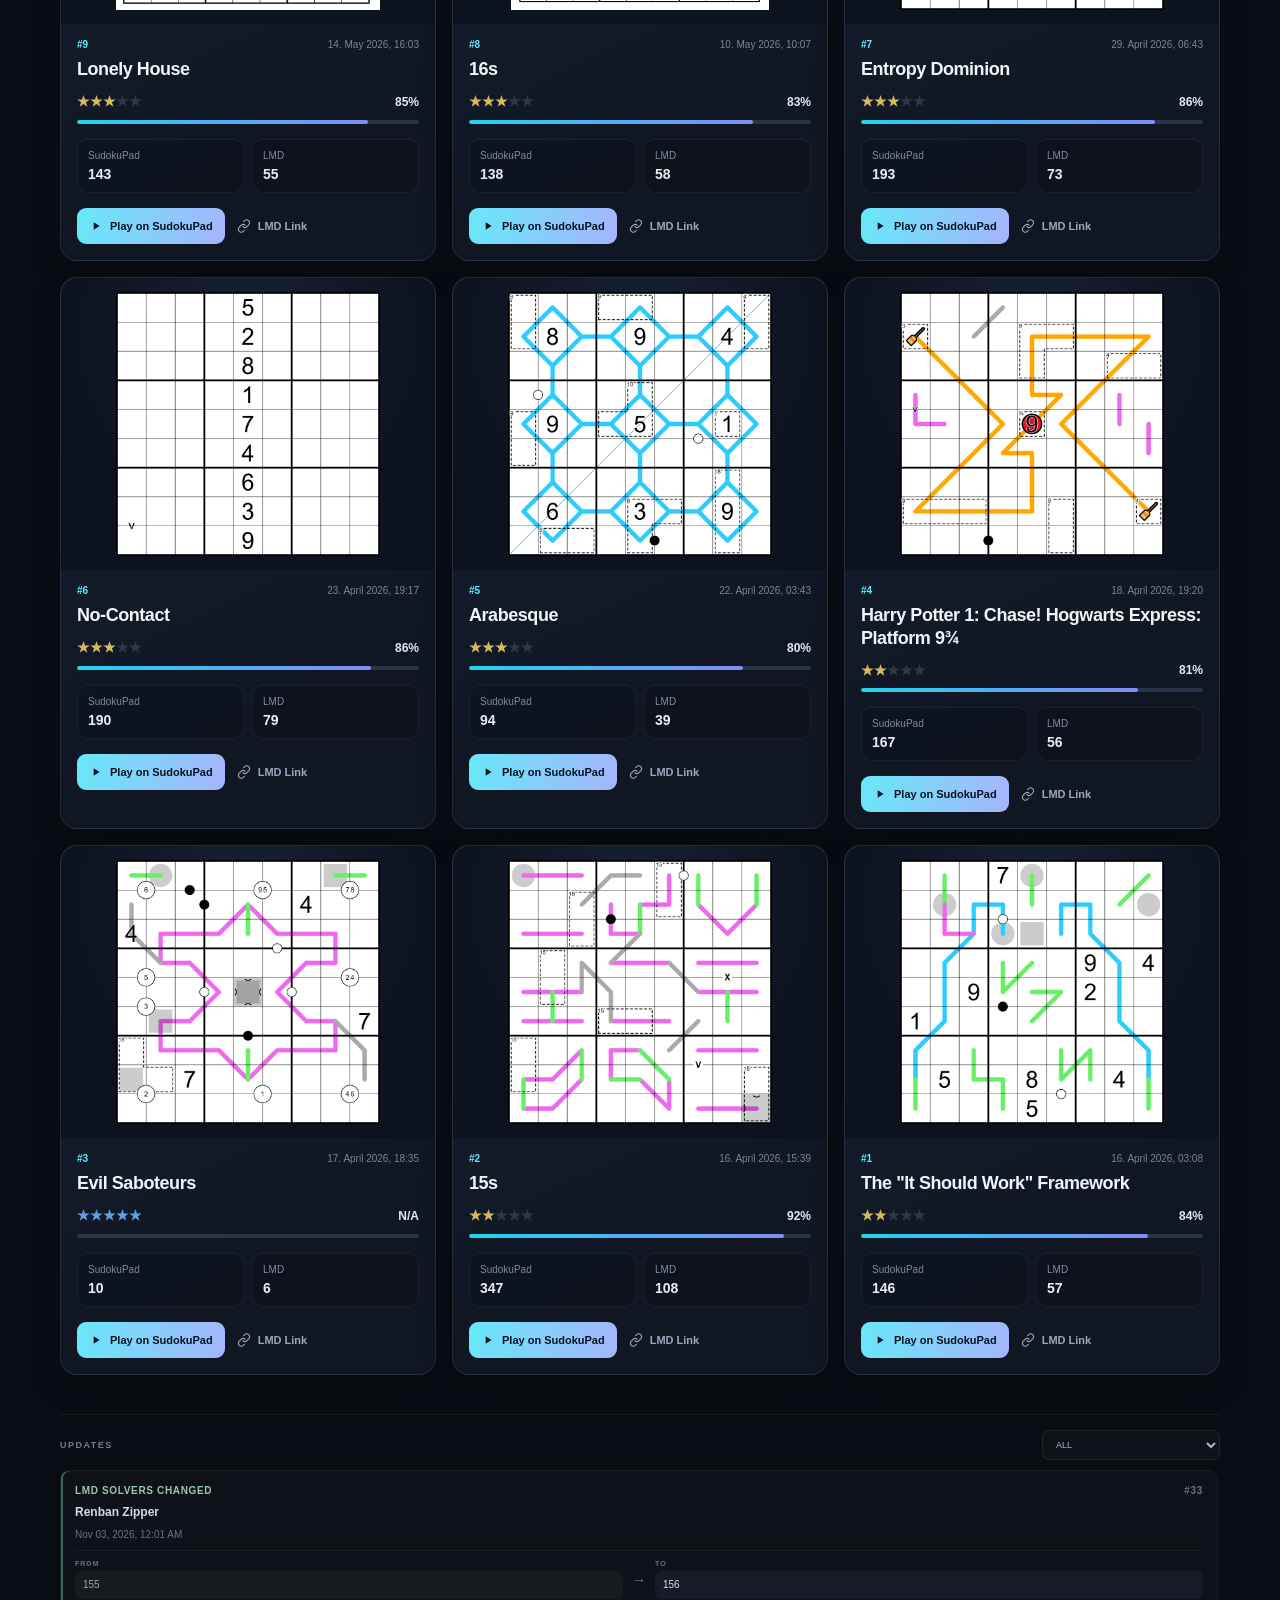
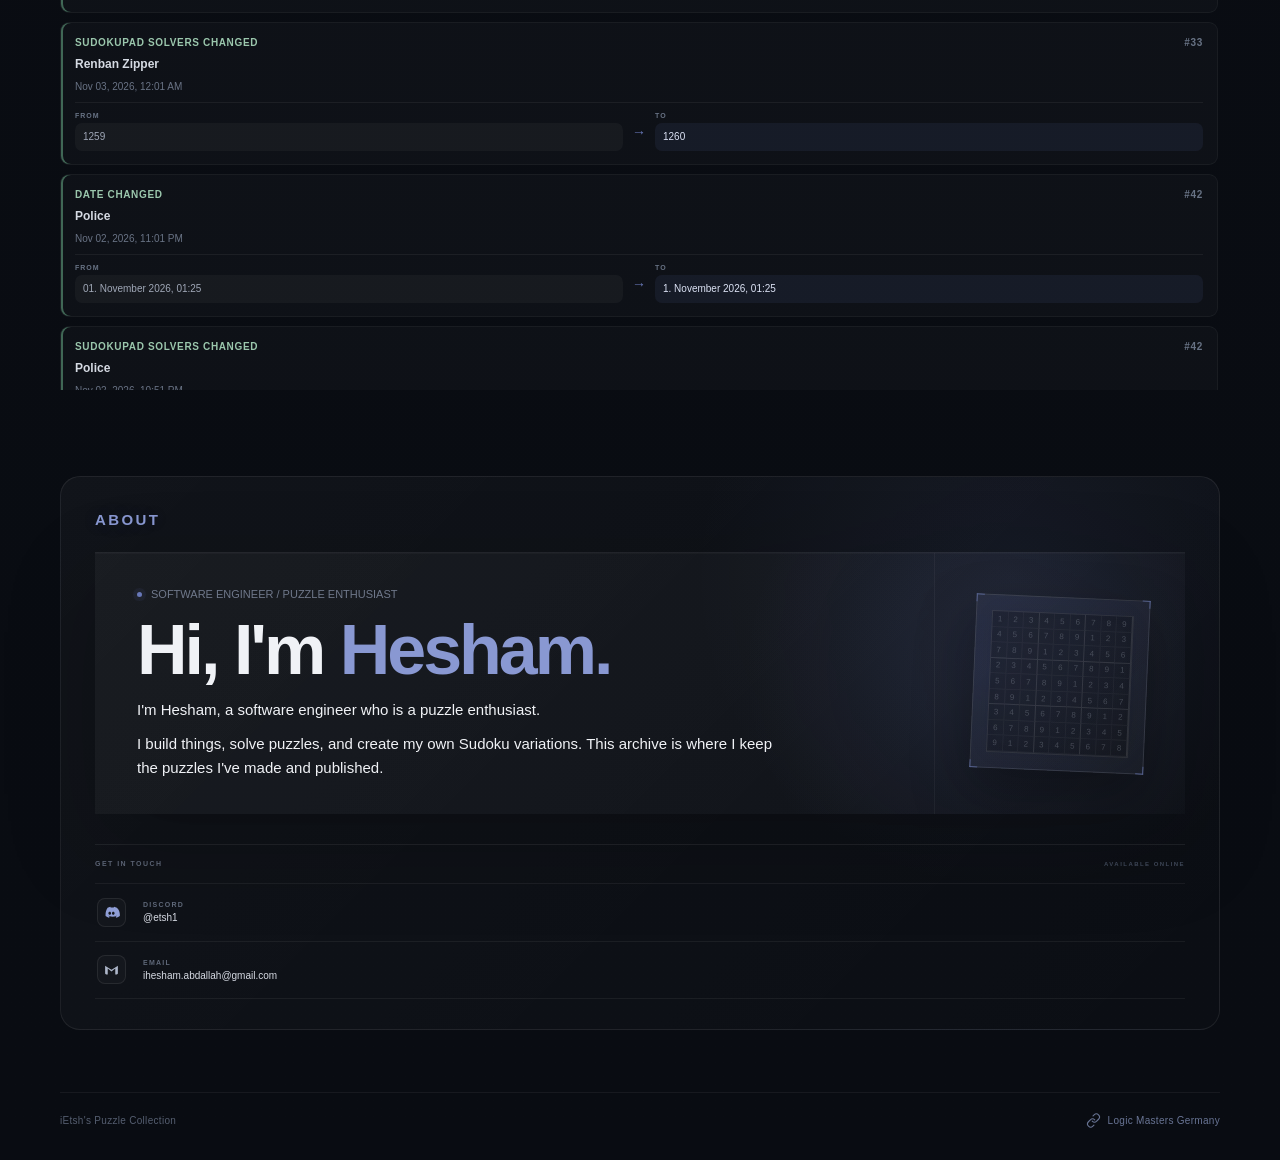
==== commit cb68c87f: "Remove arrow from analytics button" ====
--- a/sudoku-ietsh/ietsh/lmd/index.html
+++ b/sudoku-ietsh/ietsh/lmd/index.html
@@ -31,7 +31,7 @@
                 <button type="button" class="archive-view-button" data-view="table" aria-pressed="false">Table</button>
                 <button type="button" class="archive-view-button is-active" data-view="gallery" aria-pressed="true">Gallery</button>
             </div>
-        <a class="analytics-link" href="./analytics.html" aria-label="Open LMD analytics dashboard">ANALYTICS <span aria-hidden="true">↗</span></a>
+        <a class="analytics-link" href="./analytics.html">ANALYTICS</a>
         <div class="live-status">
             <span class="status-dot"></span>
             <span>LIVE DATA</span>
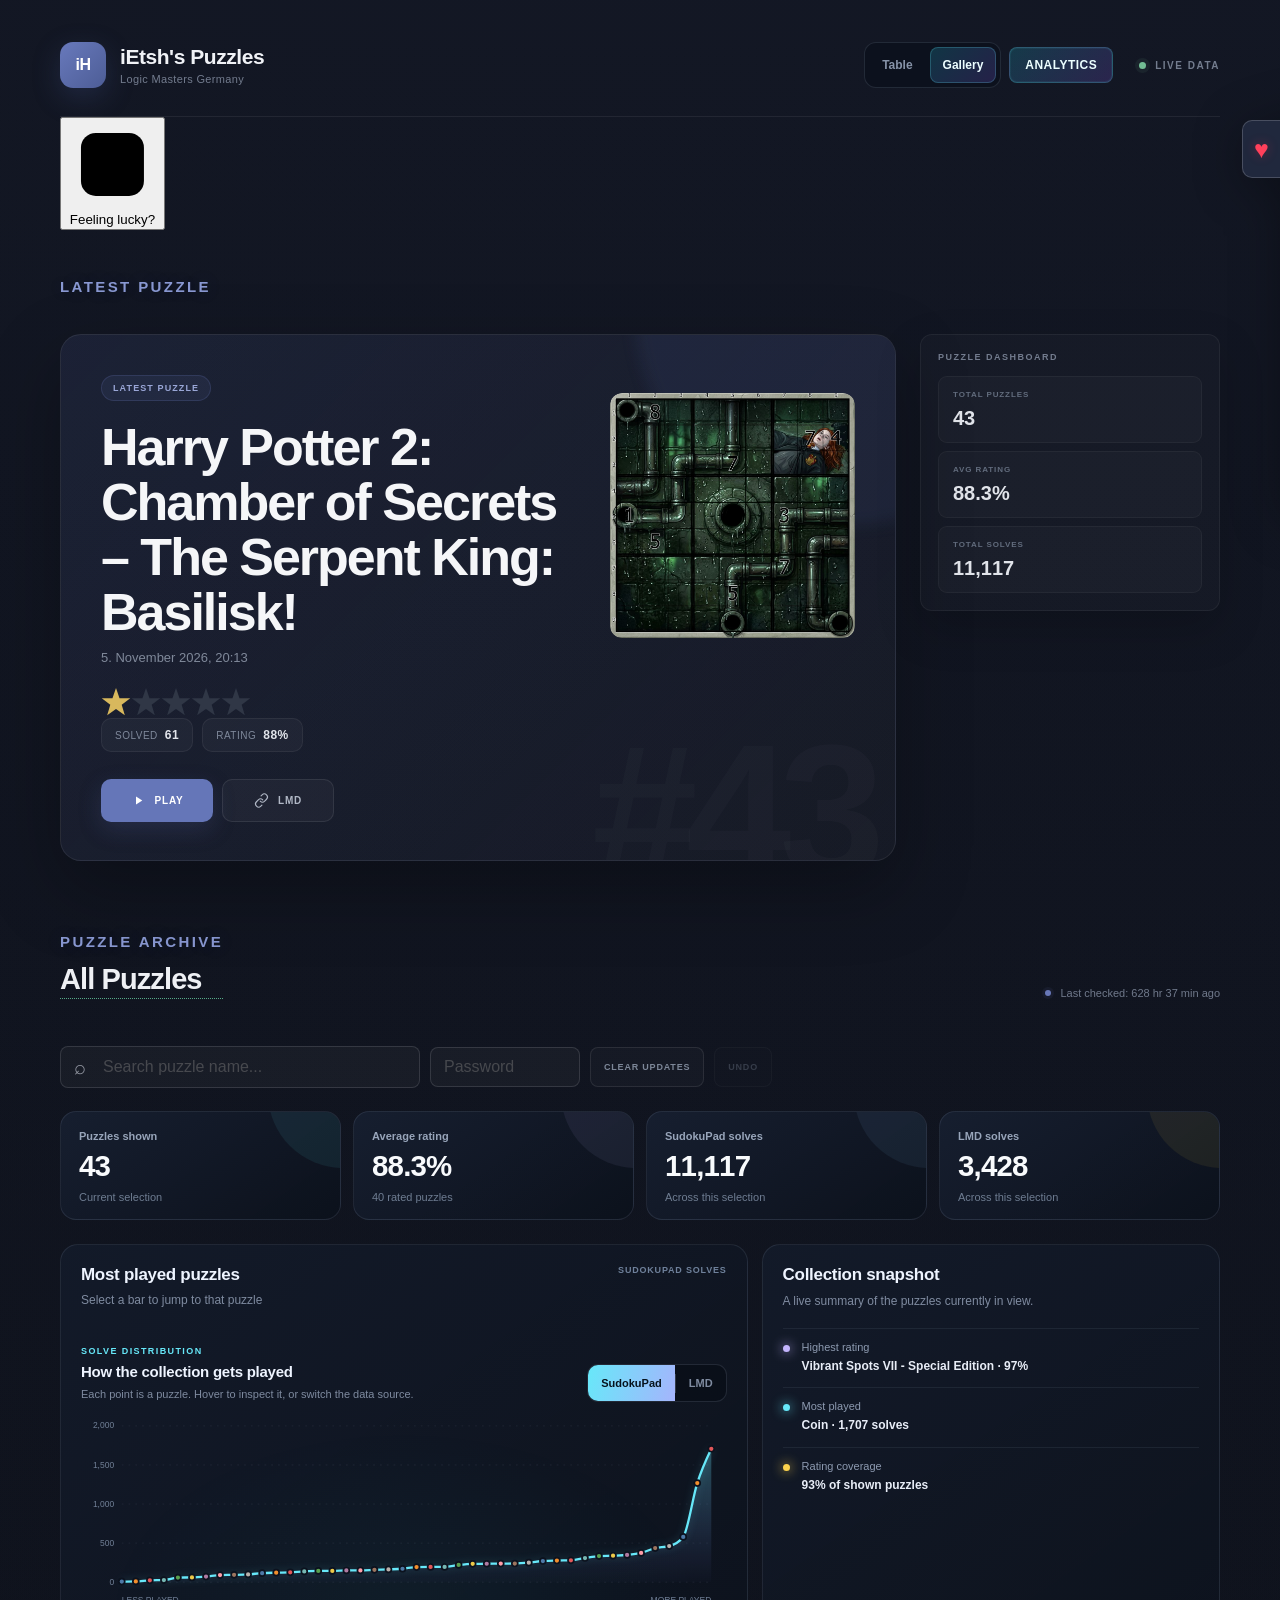
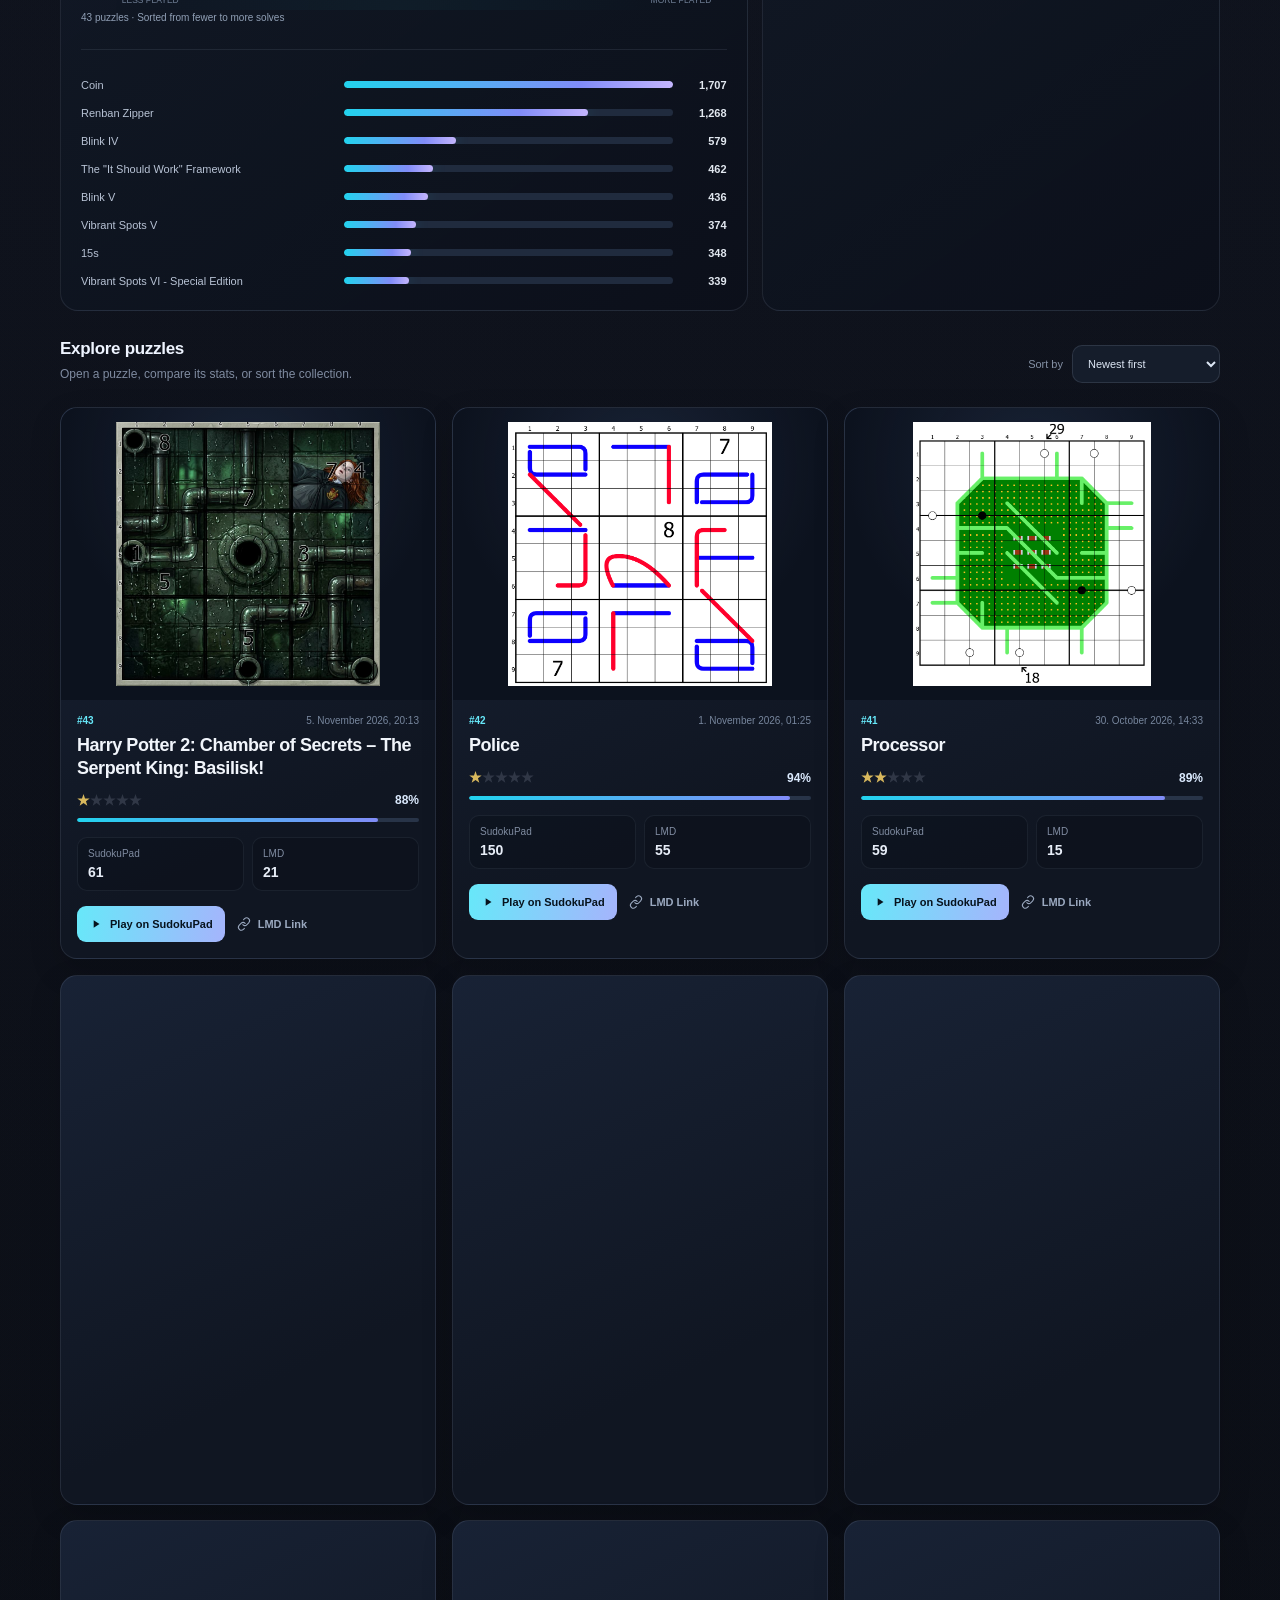
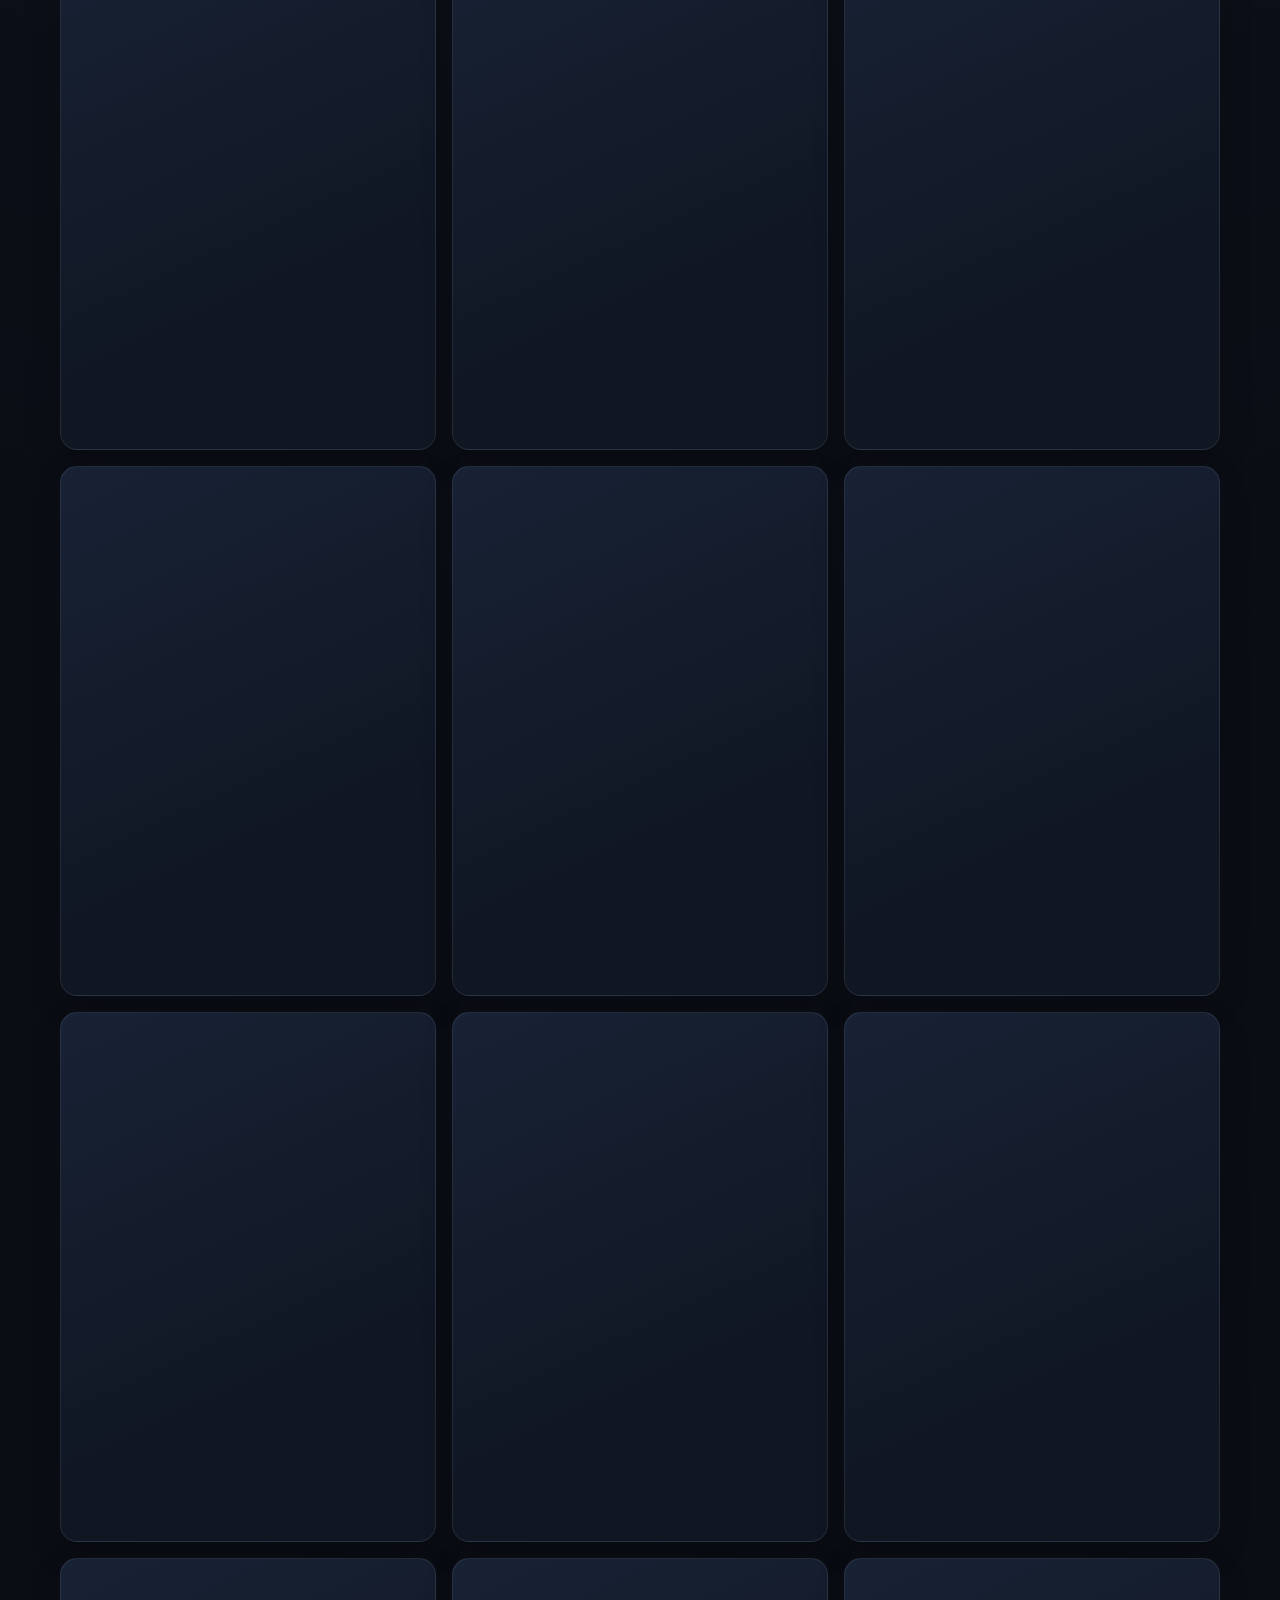
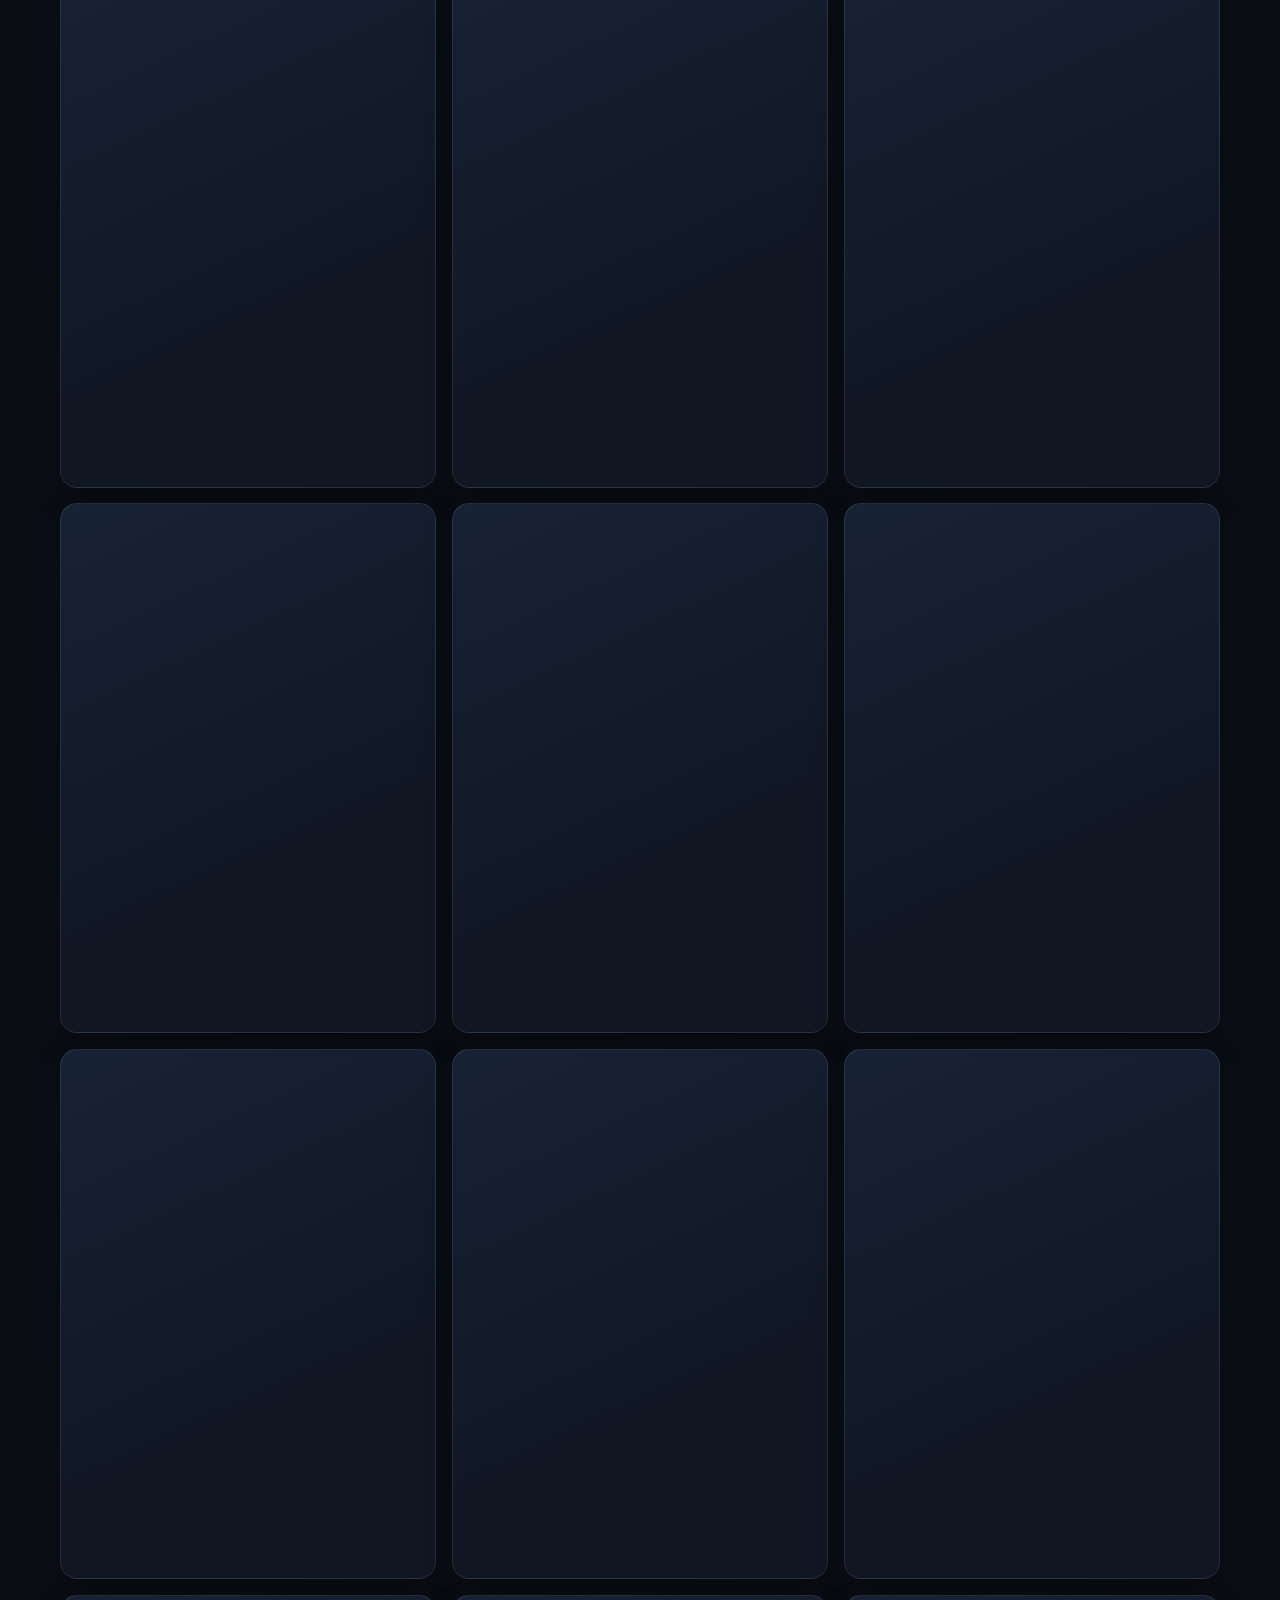
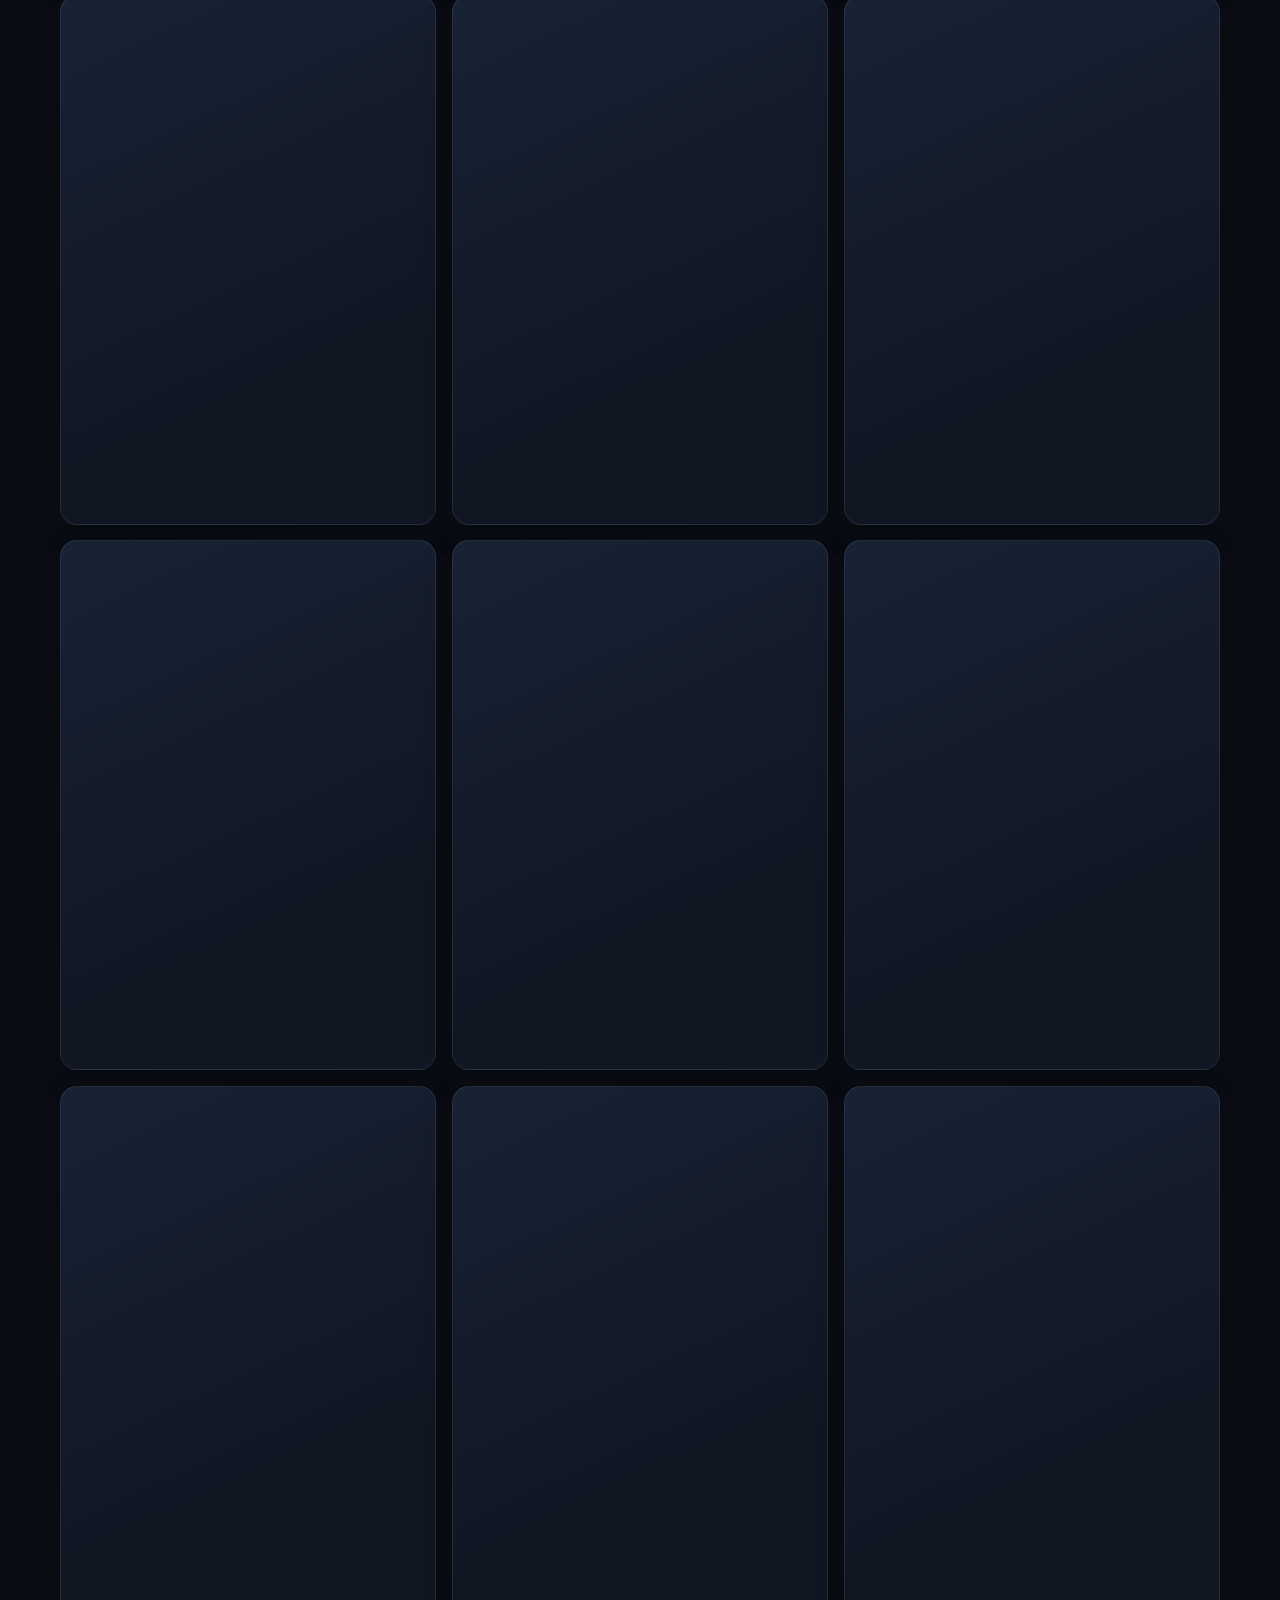
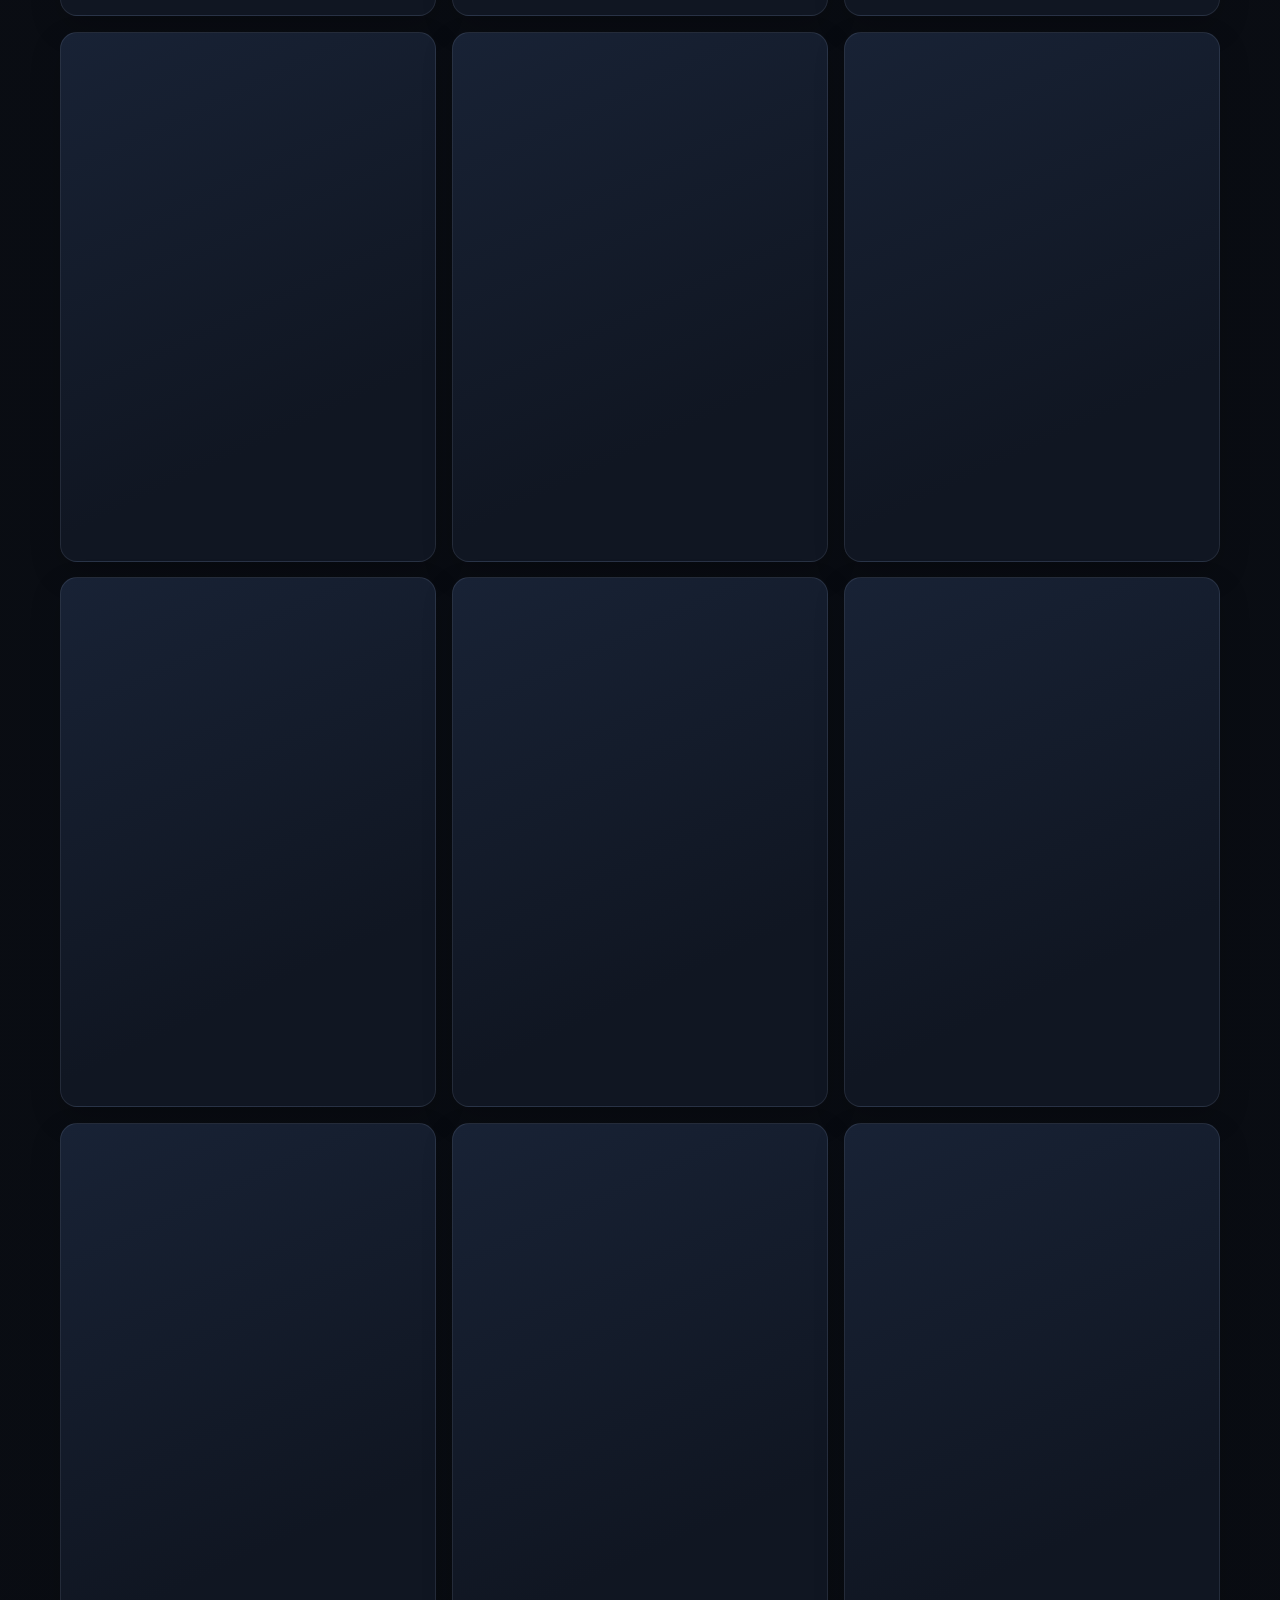
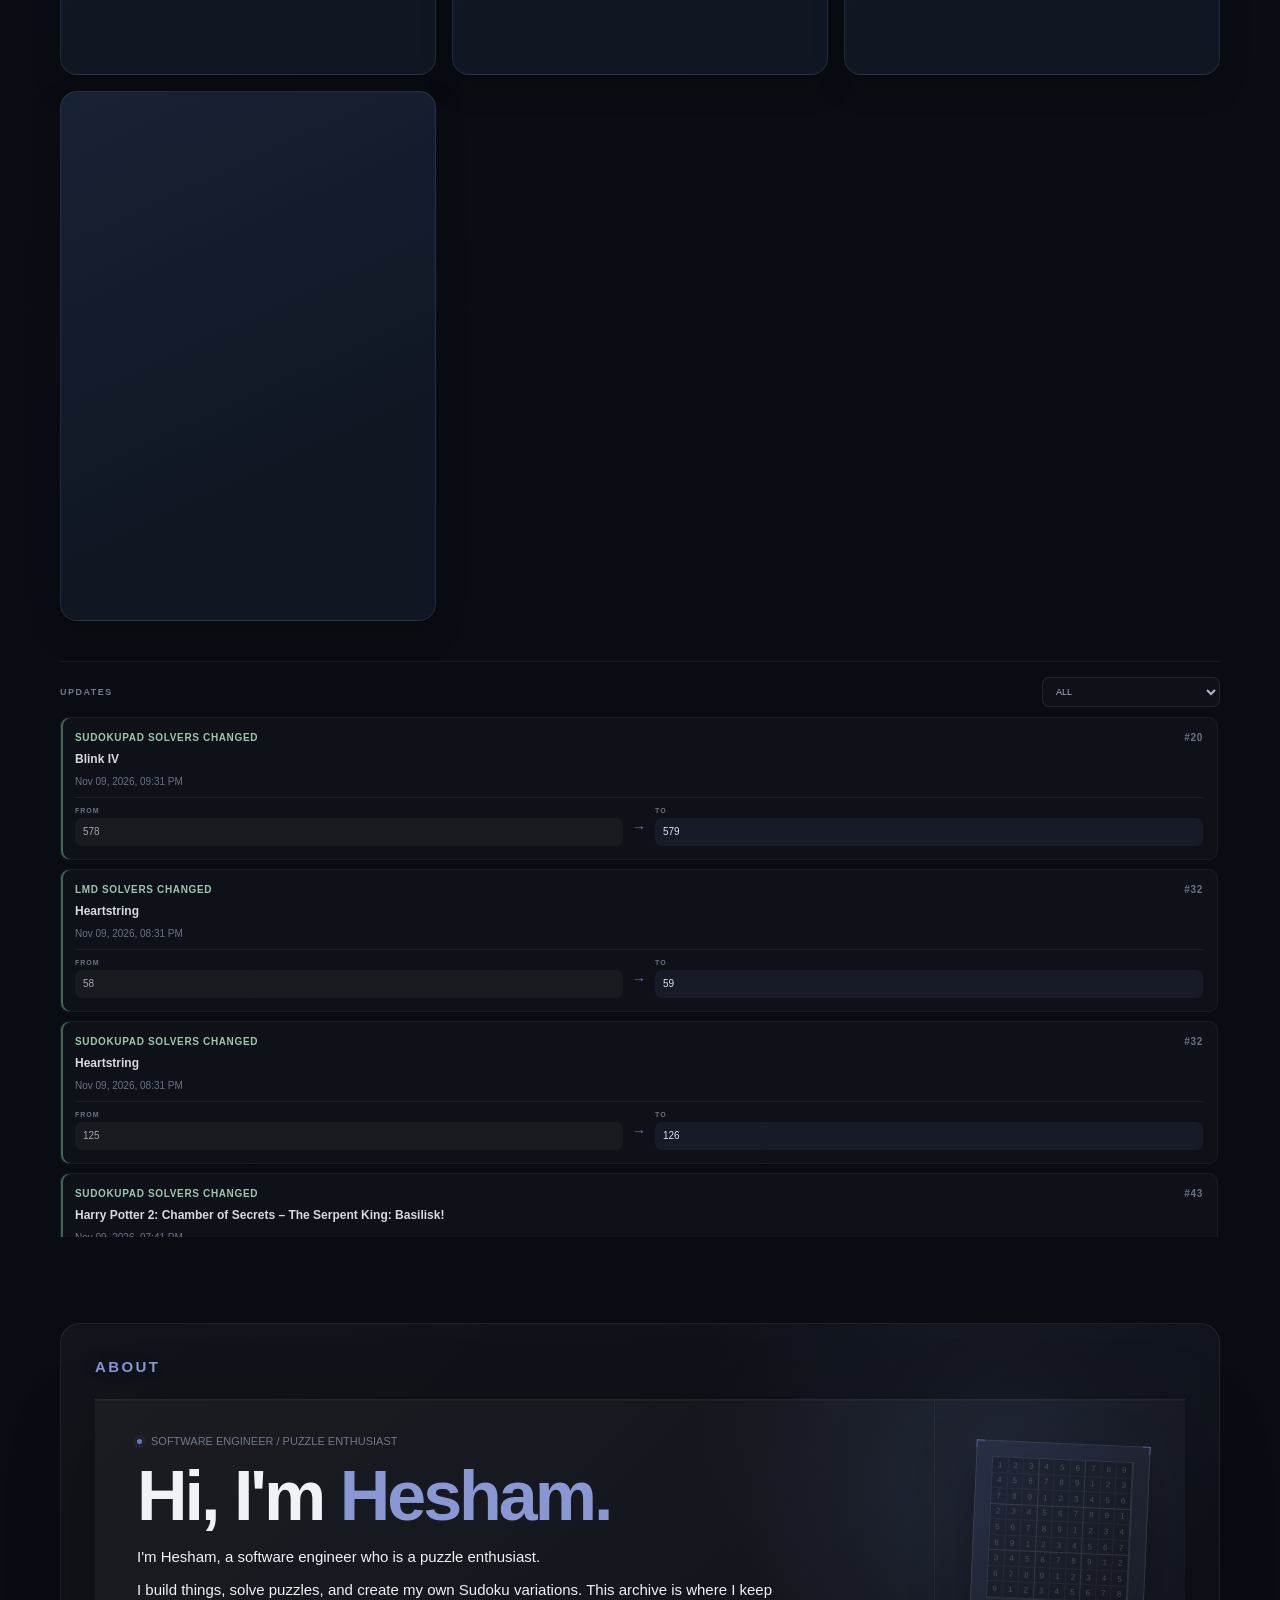
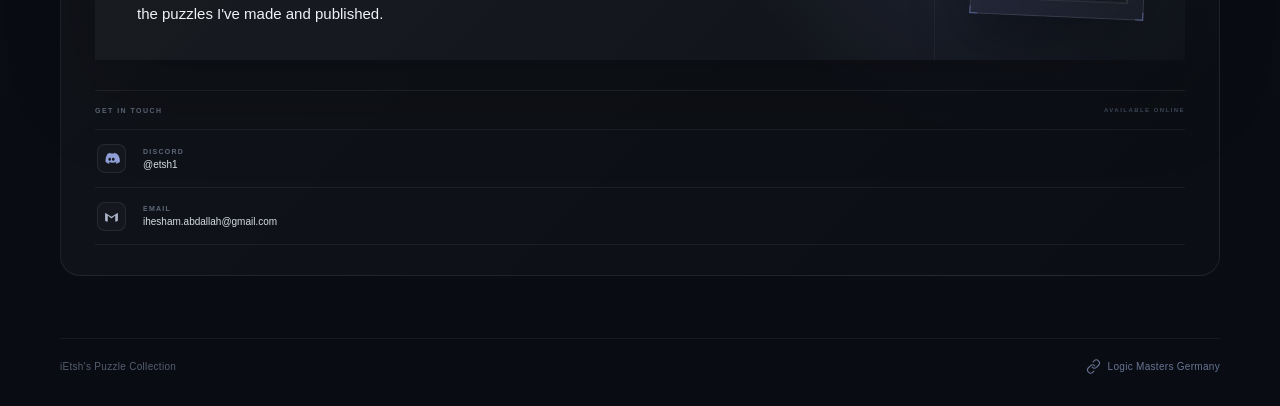
==== commit 7755c502: "Add always-visible random puzzle button" ====
--- a/sudoku-ietsh/ietsh/lmd/index.html
+++ b/sudoku-ietsh/ietsh/lmd/index.html
@@ -37,6 +37,18 @@
             <span>LIVE DATA</span>
         </div>
     </header>
+
+    <button type="button" id="feeling-lucky-button" class="feeling-lucky-button" aria-label="Open a random puzzle">
+        <svg viewBox="0 0 24 24" aria-hidden="true" focusable="false">
+            <rect x="3.5" y="3.5" width="17" height="17" rx="4"></rect>
+            <circle cx="8" cy="8" r="1.25"></circle>
+            <circle cx="16" cy="8" r="1.25"></circle>
+            <circle cx="12" cy="12" r="1.25"></circle>
+            <circle cx="8" cy="16" r="1.25"></circle>
+            <circle cx="16" cy="16" r="1.25"></circle>
+        </svg>
+        <span>Feeling lucky?</span>
+    </button>
 
     <section id="community-section" aria-label="Site support and community comments"></section>
 
--- a/sudoku-ietsh/ietsh/lmd/lmd.css
+++ b/sudoku-ietsh/ietsh/lmd/lmd.css
@@ -1191,19 +1191,13 @@
         rgba(255, 255, 255, 0.018);
 
     transition:
-        transform 0.22s ease,
-        background 0.22s ease,
-        border-color 0.22s ease;
-
-    animation:
-        rowEnter 0.45s ease both;
+        background-color 0.16s ease,
+        border-color 0.16s ease;
 
     outline: none;
 }
 
 #summary-table .rec:hover {
-    transform: translateX(4px);
-
     background:
         rgba(94, 108, 169, 0.075);
 
--- a/sudoku-ietsh/ietsh/lmd/mobile-overrides.css
+++ b/sudoku-ietsh/ietsh/lmd/mobile-overrides.css
@@ -462,8 +462,12 @@
         line-height: 1.35;
         color: #929bad;
         white-space: normal;
-        overflow-wrap: anywhere;
+        overflow: visible;
+        text-overflow: clip;
+        overflow-wrap: break-word;
+        word-break: normal;
         text-align: left;
+        justify-self: start;
     }
 
     #summary-table .archive-difficulty {
@@ -1565,3 +1569,396 @@
         left: calc(50% - 12px) !important;
     }
 }
+
+/* =========================================================
+   Archive table responsive behavior
+   ========================================================= */
+
+/* Desktop/laptop window resizing:
+   preserve the natural desktop table; the viewport simply clips its
+   right edge instead of creating a compact or card-style layout. */
+@media (max-width: 850px) and (pointer: fine) {
+    #summary-table {
+        overflow-x: hidden !important;
+        overflow-y: visible;
+    }
+
+    #summary-table .archive-view-panel[data-view="table"] {
+        width: 100%;
+        min-width: 0;
+        overflow: hidden;
+    }
+
+    #summary-table .archive-view-panel[data-view="table"] > .archive-header,
+    #summary-table .archive-view-panel[data-view="table"] > .rec {
+        box-sizing: border-box;
+        width: 1026px !important;
+        min-width: 1026px !important;
+        max-width: none !important;
+    }
+
+    #summary-table .archive-view-panel[data-view="table"] > .archive-header,
+    #summary-table .archive-view-panel[data-view="table"] > .rec > ul {
+        display: grid !important;
+        grid-template-columns: 42px 220px 138px 122px 52px 52px 86px 100px 94px !important;
+        grid-template-rows: auto !important;
+        grid-auto-flow: row;
+        align-items: center;
+        gap: 8px;
+        direction: ltr;
+    }
+
+    #summary-table .archive-view-panel[data-view="table"] > .archive-header {
+        height: auto !important;
+        min-height: 28px;
+        padding: 0 10px;
+        overflow: visible;
+    }
+
+    #summary-table .archive-view-panel[data-view="table"] > .archive-header > div,
+    #summary-table .archive-view-panel[data-view="table"] > .rec > ul > li {
+        display: block !important;
+        position: static !important;
+        grid-column: auto !important;
+        grid-row: auto !important;
+        min-width: 0;
+        max-width: none;
+        margin: 0 !important;
+        overflow: visible;
+        white-space: nowrap;
+    }
+
+    #summary-table .archive-view-panel[data-view="table"] > .rec > ul {
+        width: 100%;
+        min-width: 0;
+        margin: 0;
+        padding: 13px 10px;
+        overflow: visible;
+    }
+
+    #summary-table .archive-view-panel[data-view="table"] .archive-number,
+    #summary-table .archive-view-panel[data-view="table"] .archive-date,
+    #summary-table .archive-view-panel[data-view="table"] .archive-difficulty {
+        display: block !important;
+    }
+
+    #summary-table .archive-view-panel[data-view="table"] .archive-difficulty {
+        display: flex !important;
+        align-items: center;
+        justify-content: center;
+    }
+
+    #summary-table .archive-view-panel[data-view="table"] .archive-title {
+        width: auto;
+        padding: 0 !important;
+        font-size: 13px;
+        white-space: nowrap;
+        overflow: hidden;
+        text-overflow: ellipsis;
+    }
+
+    #summary-table .archive-view-panel[data-view="table"] .archive-difficulty .puzzle-stars {
+        width: 64px;
+        min-width: 64px;
+        max-width: 64px;
+        margin: 0 auto;
+    }
+
+    #summary-table .archive-view-panel[data-view="table"] .archive-difficulty svg {
+        display: block;
+        width: 64px;
+        height: 14px;
+    }
+
+    #summary-table .archive-view-panel[data-view="table"] .archive-link {
+        display: flex !important;
+        align-items: center;
+        justify-content: center;
+    }
+
+    #summary-table .archive-view-panel[data-view="table"] .archive-sudokupad-solves,
+    #summary-table .archive-view-panel[data-view="table"] .archive-solves,
+    #summary-table .archive-view-panel[data-view="table"] .archive-rating {
+        display: block !important;
+        font-size: 11px;
+        text-align: center;
+        white-space: nowrap;
+    }
+
+    #summary-table .archive-view-panel[data-view="table"] .archive-rating {
+        visibility: visible !important;
+        opacity: 1 !important;
+    }
+
+    #summary-table .archive-view-panel[data-view="table"] .archive-sudokupad-solves::before,
+    #summary-table .archive-view-panel[data-view="table"] .archive-solves::before,
+    #summary-table .archive-view-panel[data-view="table"] .archive-rating::before,
+    #summary-table .archive-view-panel[data-view="table"] .archive-rating::after {
+        content: none !important;
+        display: none !important;
+    }
+}
+
+/* Narrow desktop: wrap long puzzle titles rather than truncating them. */
+@media (max-width: 850px) and (pointer: fine) {
+    #summary-table .archive-view-panel[data-view="table"] .archive-title {
+        white-space: normal !important;
+        overflow: visible !important;
+        text-overflow: clip !important;
+        overflow-wrap: break-word;
+        word-break: normal;
+        line-height: 1.2;
+        text-align: left;
+    }
+}
+
+/* Phone in landscape: same two-row layout used successfully in portrait. */
+@media (max-width: 950px) and (orientation: landscape) and (pointer: coarse) {
+    #summary-table,
+    #summary-table .archive-view-panel[data-view="table"],
+    #summary-table .archive-view-panel[data-view="table"] > .archive-header,
+    #summary-table .archive-view-panel[data-view="table"] > .rec,
+    #summary-table .archive-view-panel[data-view="table"] > .rec > ul {
+        box-sizing: border-box !important;
+        width: 100% !important;
+        min-width: 0 !important;
+        max-width: 100% !important;
+    }
+
+    #summary-table .archive-view-panel[data-view="table"] > .archive-header,
+    #summary-table .archive-view-panel[data-view="table"] > .rec > ul {
+        display: grid !important;
+        grid-template-columns: minmax(0,1.65fr) minmax(0,1.2fr) repeat(3,minmax(0,.68fr)) minmax(0,.88fr) minmax(0,.72fr) !important;
+        align-items: center !important;
+        gap: 7px 4px !important;
+        direction: ltr !important;
+    }
+
+    #summary-table .archive-view-panel[data-view="table"] > .archive-header {
+        grid-template-rows: 26px !important;
+        height: 26px !important;
+        margin: 0 0 7px !important;
+        padding: 0 6px !important;
+        overflow: visible !important;
+    }
+
+    #summary-table .archive-header-number,
+    #summary-table .archive-header-title { display: none !important; }
+
+    #summary-table .archive-header-date,
+    #summary-table .archive-header-difficulty,
+    #summary-table .archive-header-link:nth-child(5),
+    #summary-table .archive-header-link:nth-child(6),
+    #summary-table .archive-header-sudokupad-solves,
+    #summary-table .archive-header-solves,
+    #summary-table .archive-header-rating {
+        display: flex !important;
+        grid-row: 1 !important;
+        align-items: center !important;
+        justify-content: center !important;
+        justify-self: stretch !important;
+        min-width: 0 !important;
+        height: 26px !important;
+        margin: 0 !important;
+        padding: 0 !important;
+        color: #8792a8 !important;
+        font-size: 8px !important;
+        font-weight: 600 !important;
+        line-height: 1 !important;
+        letter-spacing: 0 !important;
+        white-space: nowrap !important;
+        text-align: center !important;
+        box-sizing: border-box !important;
+    }
+
+    #summary-table .archive-header-date { grid-column: 1 !important; }
+    #summary-table .archive-header-difficulty { grid-column: 2 !important; }
+    #summary-table .archive-header-link:nth-child(5) { grid-column: 3 !important; }
+    #summary-table .archive-header-link:nth-child(6) { grid-column: 4 !important; }
+    #summary-table .archive-header-sudokupad-solves { grid-column: 5 !important; }
+    #summary-table .archive-header-solves { grid-column: 6 !important; }
+    #summary-table .archive-header-rating { grid-column: 7 !important; }
+
+    #summary-table .archive-header .archive-sort-button {
+        display: flex !important;
+        align-items: center !important;
+        justify-content: center !important;
+        gap: 2px !important;
+        width: 100% !important;
+        min-width: 0 !important;
+        height: 26px !important;
+        margin: 0 !important;
+        padding: 0 !important;
+        color: inherit !important;
+        font: inherit !important;
+        white-space: nowrap !important;
+        box-sizing: border-box !important;
+    }
+
+    #summary-table .archive-sort-label { color: inherit !important; font: inherit !important; }
+    #summary-table .archive-sort-arrow { font-size: 7px !important; }
+
+    #summary-table .archive-view-panel[data-view="table"] > .rec {
+        position: relative !important;
+        margin: 0 0 7px !important;
+        overflow: hidden !important;
+    }
+
+    #summary-table .archive-view-panel[data-view="table"] > .rec > ul {
+        position: relative !important;
+        grid-template-rows: auto auto !important;
+        padding: 12px 6px !important;
+        overflow: visible !important;
+    }
+
+    #summary-table .archive-number {
+        position: absolute !important;
+        left: 8px !important;
+        top: 8px !important;
+        right: auto !important;
+        bottom: auto !important;
+        z-index: 2 !important;
+        display: block !important;
+        width: auto !important;
+        height: auto !important;
+        margin: 0 !important;
+        padding: 0 !important;
+        font-size: 9px !important;
+        line-height: 1.4 !important;
+        text-align: left !important;
+    }
+
+    #summary-table .archive-title {
+        grid-column: 1 / -1 !important;
+        grid-row: 1 !important;
+        width: 100% !important;
+        min-width: 0 !important;
+        margin: 0 !important;
+        padding: 0 0 0 28px !important;
+        font-size: 13px !important;
+        line-height: 1.3 !important;
+        white-space: normal !important;
+        overflow-wrap: anywhere !important;
+        text-align: left !important;
+        box-sizing: border-box !important;
+    }
+
+    #summary-table .archive-date {
+        display: block !important;
+        grid-column: 1 !important;
+        grid-row: 2 !important;
+        min-width: 0 !important;
+        width: 100% !important;
+        margin: 0 !important;
+        padding: 0 !important;
+        color: #929bad !important;
+        font-size: 8px !important;
+        line-height: 1.25 !important;
+        white-space: normal !important;
+        overflow-wrap: anywhere !important;
+        text-align: center !important;
+    }
+
+    #summary-table .archive-difficulty {
+        display: flex !important;
+        grid-column: 2 !important;
+        grid-row: 2 !important;
+        min-width: 0 !important;
+        align-items: center !important;
+        justify-content: center !important;
+        overflow: visible !important;
+    }
+
+    #summary-table .archive-difficulty .puzzle-stars {
+        display: block !important;
+        position: relative !important;
+        width: 100% !important;
+        min-width: 0 !important;
+        max-width: 100% !important;
+        height: 13px !important;
+        margin: 0 !important;
+        overflow: visible !important;
+    }
+
+    #summary-table .archive-difficulty .star-bar,
+    #summary-table .archive-difficulty svg {
+        display: block !important;
+        position: relative !important;
+        left: 50% !important;
+        width: 60px !important;
+        min-width: 60px !important;
+        max-width: none !important;
+        height: 12px !important;
+        margin-left: -30px !important;
+        overflow: visible !important;
+        transform: scale(.78) !important;
+        transform-origin: center center !important;
+    }
+
+    #summary-table ul > li.archive-link:nth-child(5) { grid-column: 3 !important; grid-row: 2 !important; }
+    #summary-table ul > li.archive-link:nth-child(6) { grid-column: 4 !important; grid-row: 2 !important; }
+
+    #summary-table .archive-link {
+        display: flex !important;
+        min-width: 0 !important;
+        align-items: center !important;
+        justify-content: center !important;
+        overflow: visible !important;
+    }
+
+    #summary-table .archive-action {
+        display: inline-flex !important;
+        align-items: center !important;
+        justify-content: center !important;
+        width: 28px !important;
+        min-width: 26px !important;
+        height: 30px !important;
+        margin: 0 !important;
+        padding: 0 !important;
+        flex: 0 1 auto !important;
+    }
+
+    #summary-table .archive-sudokupad-solves,
+    #summary-table .archive-solves,
+    #summary-table .archive-rating {
+        display: block !important;
+        min-width: 0 !important;
+        margin: 0 !important;
+        padding: 0 !important;
+        font-size: 9px !important;
+        line-height: 1.2 !important;
+        white-space: nowrap !important;
+        overflow: visible !important;
+        text-align: center !important;
+        font-variant-numeric: tabular-nums;
+    }
+
+    #summary-table .archive-sudokupad-solves { grid-column: 5 !important; grid-row: 2 !important; }
+    #summary-table .archive-solves { grid-column: 6 !important; grid-row: 2 !important; }
+    #summary-table .archive-rating {
+        display: inline-flex !important;
+        flex-direction: row !important;
+        grid-column: 7 !important;
+        grid-row: 2 !important;
+        align-items: center !important;
+        justify-content: center !important;
+        gap: 0 !important;
+    }
+
+    #summary-table .archive-sudokupad-solves::before,
+    #summary-table .archive-solves::before,
+    #summary-table .archive-rating::before,
+    #summary-table .archive-rating::after {
+        display: none !important;
+        content: none !important;
+    }
+}
+
+@media (max-width: 950px) and (orientation: landscape) and (pointer: coarse) and (max-height: 430px) {
+    #summary-table .archive-difficulty .star-bar,
+    #summary-table .archive-difficulty svg { transform: scale(.74) !important; }
+    #summary-table .archive-action { width: 26px !important; min-width: 24px !important; }
+    #summary-table .archive-sudokupad-solves,
+    #summary-table .archive-solves,
+    #summary-table .archive-rating { font-size: 8px !important; }
+}
--- a/sudoku-ietsh/ietsh/lmd/gallery-mode.css
+++ b/sudoku-ietsh/ietsh/lmd/gallery-mode.css
@@ -62,8 +62,7 @@
     top: -94px;
     border-radius: 50%;
     background: var(--metric-accent);
-    opacity: .11;
-    filter: blur(16px);
+    opacity: .07;
 }
 .gallery-metric-cyan { --metric-accent: #67e8f9; }
 .gallery-metric-violet { --metric-accent: #c4b5fd; }
@@ -128,13 +127,15 @@
 }
 .gallery-card-grid { display: grid; grid-template-columns: repeat(3, minmax(0, 1fr)); gap: 16px; }
 .gallery-puzzle-card {
+    content-visibility: auto;
+    contain-intrinsic-size: auto 430px;
     --pointer-x: 50%; --pointer-y: 0%; --tilt-x: 0deg; --tilt-y: 0deg;
     position: relative; min-width: 0; overflow: hidden; border-radius: 17px;
     border: 1px solid rgba(148, 163, 184, .15);
     background: linear-gradient(155deg, #182235, #101622 72%);
     box-shadow: 0 12px 32px rgba(0, 0, 0, .16);
-    transform: perspective(1000px) rotateX(var(--tilt-x)) rotateY(var(--tilt-y));
-    transition: transform .22s ease, border-color .25s ease, box-shadow .25s ease;
+    transform: none;
+    transition: transform .18s ease, border-color .18s ease;
     animation: gallery-rise .5s both;
     animation-delay: calc(min(var(--card-index, 0), 10) * 35ms);
 }
@@ -144,8 +145,8 @@
     transition: opacity .25s ease;
 }
 .gallery-puzzle-card:hover, .gallery-puzzle-card:focus-within {
+    transform: translateY(-2px);
     border-color: rgba(103, 232, 249, .36);
-    box-shadow: 0 22px 48px rgba(0, 0, 0, .3), 0 0 0 1px rgba(103, 232, 249, .05);
 }
 .gallery-puzzle-card:hover::after, .gallery-puzzle-card:focus-within::after { opacity: 1; }
 .gallery-puzzle-card.is-selected { border-color: rgba(103, 232, 249, .72); box-shadow: 0 0 0 2px rgba(103, 232, 249, .12), 0 18px 40px rgba(0,0,0,.28); }
@@ -155,14 +156,14 @@
     background: radial-gradient(circle at 50% 20%, rgba(77, 101, 150, .19), transparent 62%), #0c121e;
     text-decoration: none;
 }
-.gallery-card-image img { display: block; width: 100%; height: 100%; object-fit: contain; transition: transform .5s cubic-bezier(.2,.7,.2,1), filter .3s ease; }
-.gallery-puzzle-card:hover .gallery-card-image img { transform: scale(1.045); filter: drop-shadow(0 8px 18px rgba(0,0,0,.25)); }
+.gallery-card-image img { display: block; width: 100%; height: 100%; object-fit: contain; transition: transform .22s ease; }
+.gallery-puzzle-card:hover .gallery-card-image img { transform: scale(1.02); }
 .gallery-image-placeholder { display: grid; place-items: center; width: 100%; height: 100%; color: #6d7b91; font-size: 12px; text-align: center; }
 .gallery-image-overlay {
     display: inline-flex; align-items: center; gap: 7px;
     position: absolute; right: 12px; bottom: 12px; padding: 8px 10px;
     border: 1px solid rgba(255,255,255,.15); border-radius: 9px;
-    color: #ecfeff; background: rgba(8, 14, 24, .82); backdrop-filter: blur(10px);
+    color: #ecfeff; background: rgba(8, 14, 24, .94);
     font-size: 9px; font-weight: 800; letter-spacing: .5px; opacity: 0;
     transform: translateY(5px); transition: opacity .2s ease, transform .2s ease;
 }
@@ -309,3 +310,98 @@
 @media (prefers-reduced-motion: reduce) {
     .distribution-scan { display: none !important; }
 }
+
+/* Header analytics action */
+.site-header .analytics-link {
+    display: inline-flex;
+    align-items: center;
+    justify-content: center;
+    min-height: 36px;
+    margin-inline: 8px;
+    padding: 0 15px;
+    border: 1px solid rgba(103, 232, 249, .22);
+    border-radius: 8px;
+    color: #ecfeff;
+    background: linear-gradient(135deg, rgba(34, 211, 238, .19), rgba(139, 92, 246, .2));
+    box-shadow: inset 0 0 0 1px rgba(103, 232, 249, .06);
+    font: inherit;
+    font-size: 12px;
+    font-weight: 700;
+    letter-spacing: .04em;
+    text-decoration: none;
+    white-space: nowrap;
+    cursor: pointer;
+    transition: color .2s ease, background .2s ease, border-color .2s ease, box-shadow .2s ease;
+}
+.site-header .analytics-link:hover {
+    color: #fff;
+    border-color: rgba(103, 232, 249, .48);
+    background: linear-gradient(135deg, rgba(34, 211, 238, .28), rgba(139, 92, 246, .29));
+    box-shadow: 0 0 18px rgba(34, 211, 238, .1), inset 0 0 0 1px rgba(103, 232, 249, .16);
+}
+@media (max-width: 760px) {
+    .site-header .analytics-link {
+        order: 4;
+        margin-inline: 0;
+    }
+}
+
+
+
+/* Touch-device performance: keep the gallery visually intact without
+   continuously compositing 3D cards, blur layers, and entrance animations. */
+@media (hover: none), (pointer: coarse) {
+    .gallery-puzzle-card {
+        contain-intrinsic-size: auto 520px;
+        transform: none !important;
+        transition: none !important;
+        animation: none !important;
+        box-shadow: 0 5px 14px rgba(0, 0, 0, .13);
+    }
+
+    .gallery-puzzle-card::after {
+        display: none;
+    }
+
+    .gallery-puzzle-card:hover,
+    .gallery-puzzle-card:focus-within,
+    .gallery-puzzle-card.is-selected {
+        transform: none !important;
+        box-shadow: 0 5px 14px rgba(0, 0, 0, .13);
+    }
+
+    .gallery-card-image img,
+    .gallery-puzzle-card:hover .gallery-card-image img {
+        transform: none !important;
+        filter: none !important;
+        transition: none !important;
+    }
+
+    .gallery-image-overlay {
+        display: none;
+        backdrop-filter: none;
+    }
+
+    .gallery-metric,
+    .gallery-bar-fill {
+        animation: none !important;
+    }
+
+    .gallery-rating-fill {
+        transition: none !important;
+    }
+
+    .gallery-distribution {
+        transition: none !important;
+    }
+}
+
+
+/* Keep both archive layouts mounted so switching views is immediate. */
+.archive-content {
+    display: block;
+    min-width: 0;
+}
+.archive-view-panel[hidden] {
+    display: none !important;
+}
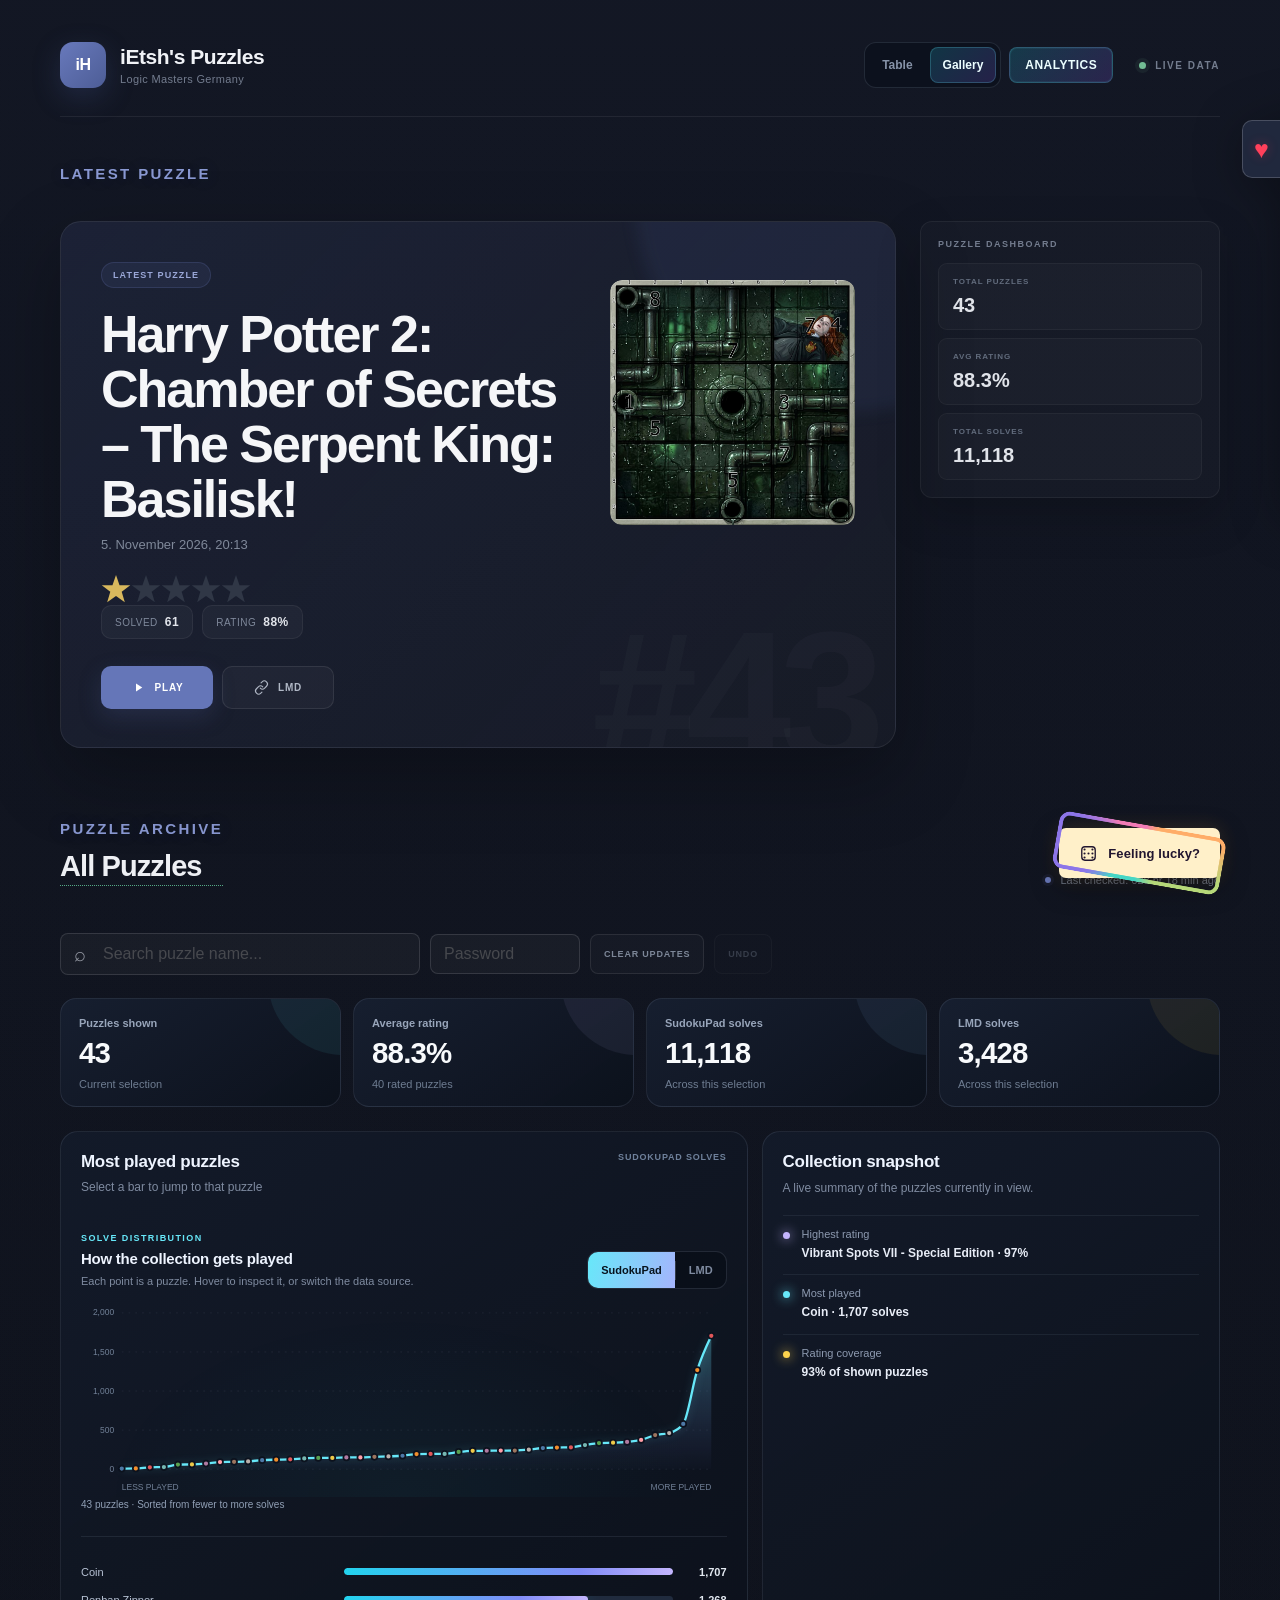
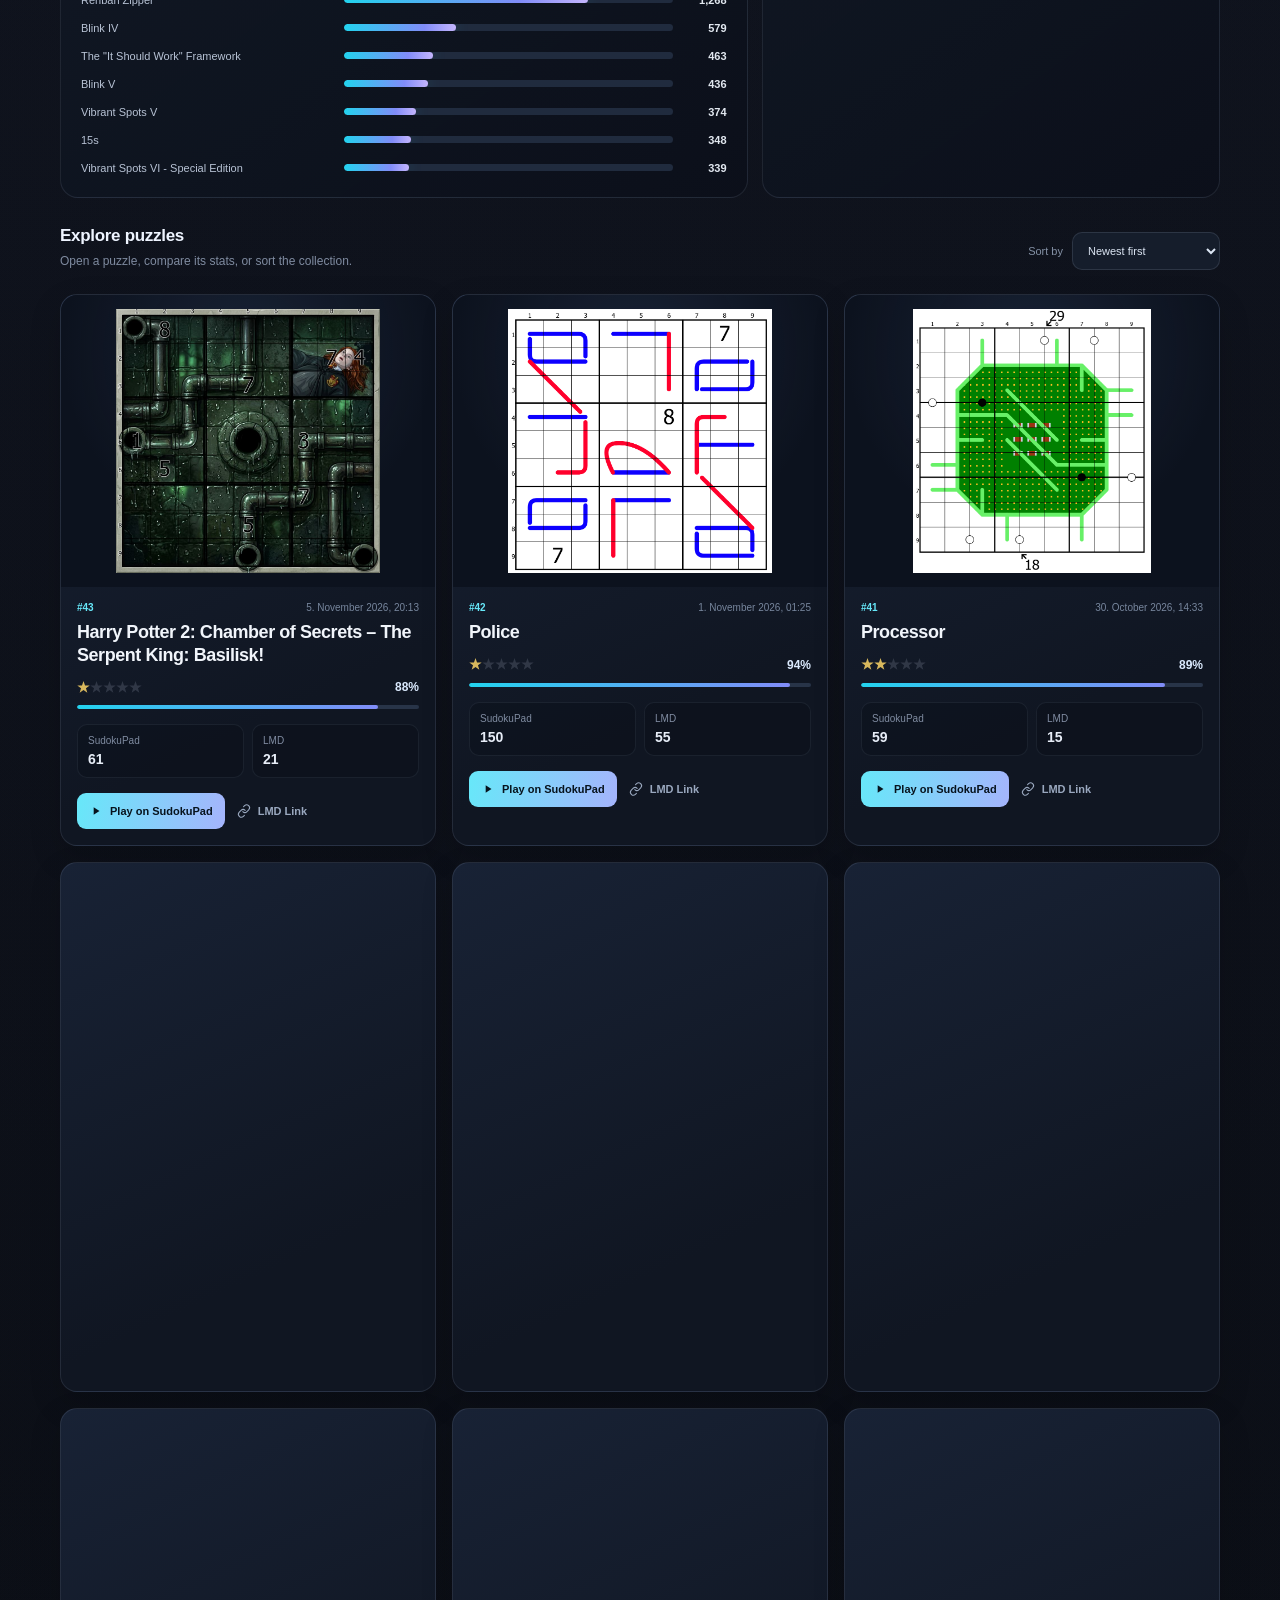
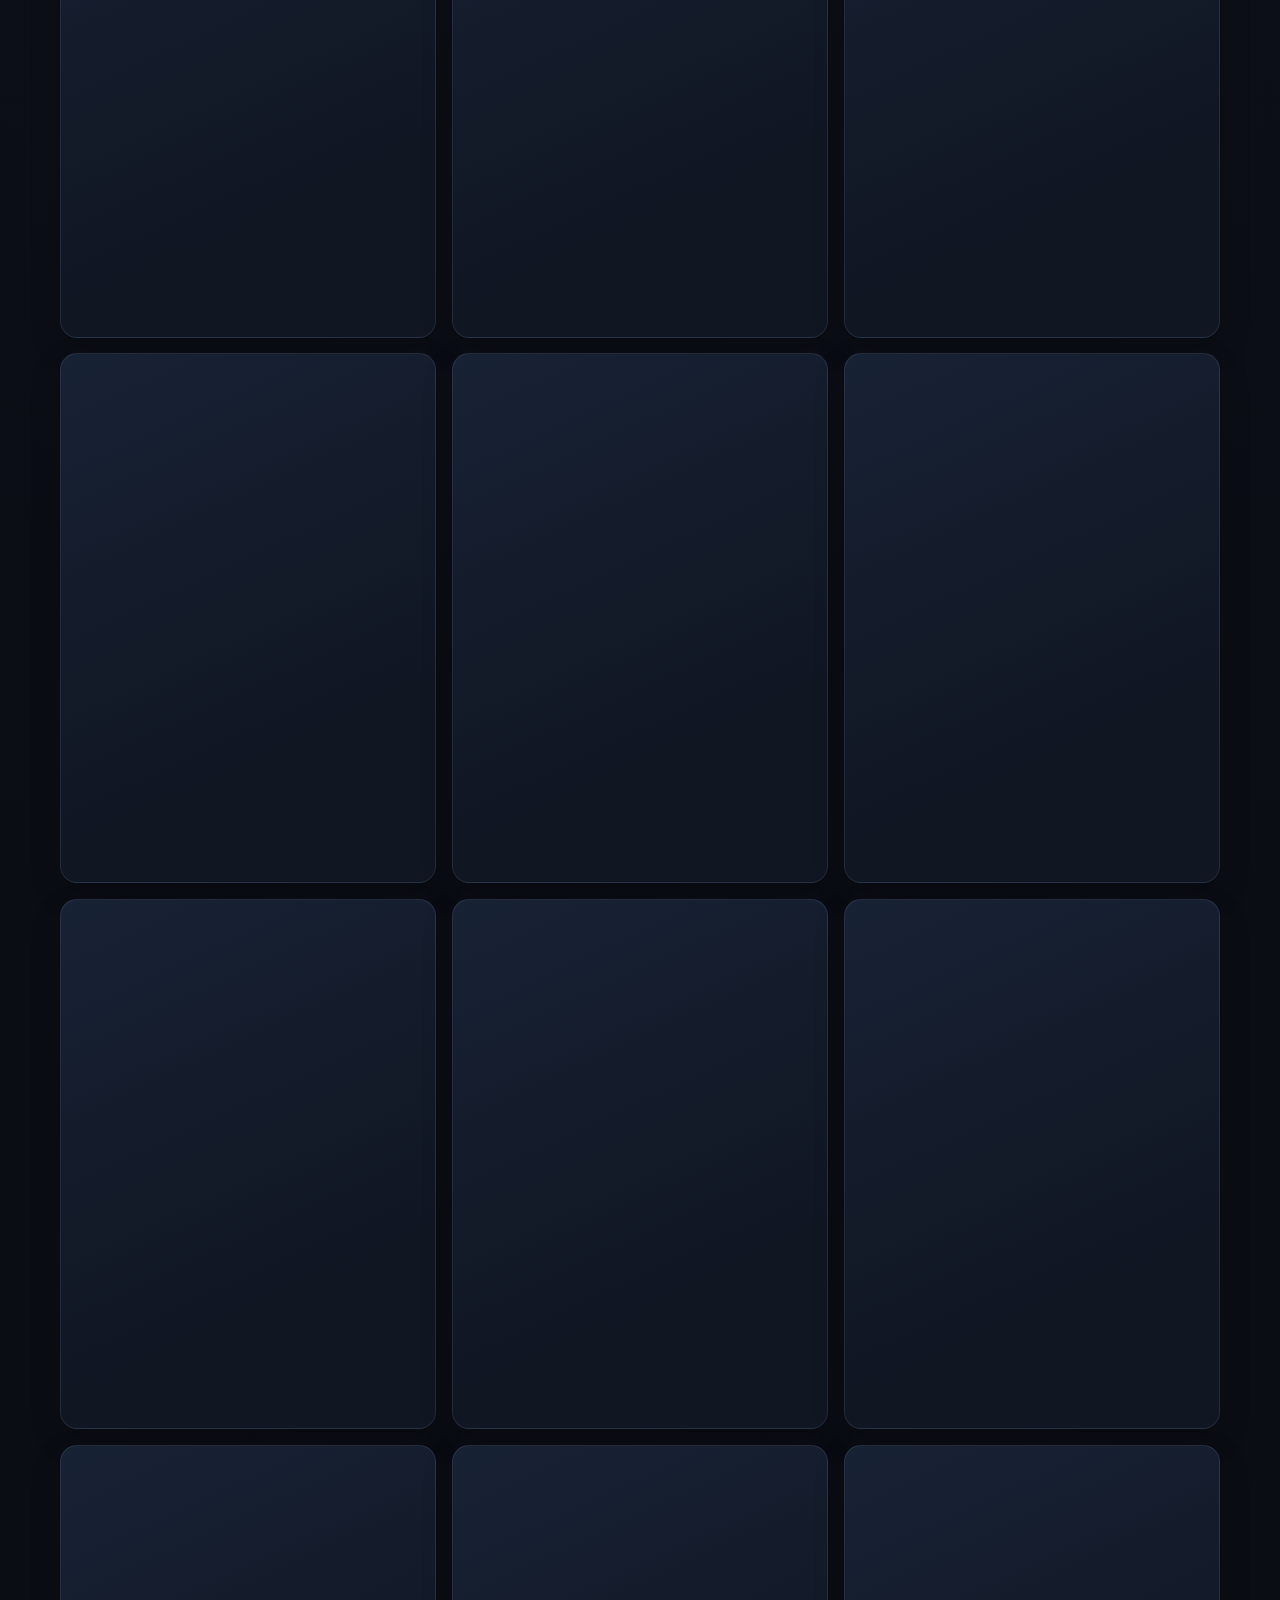
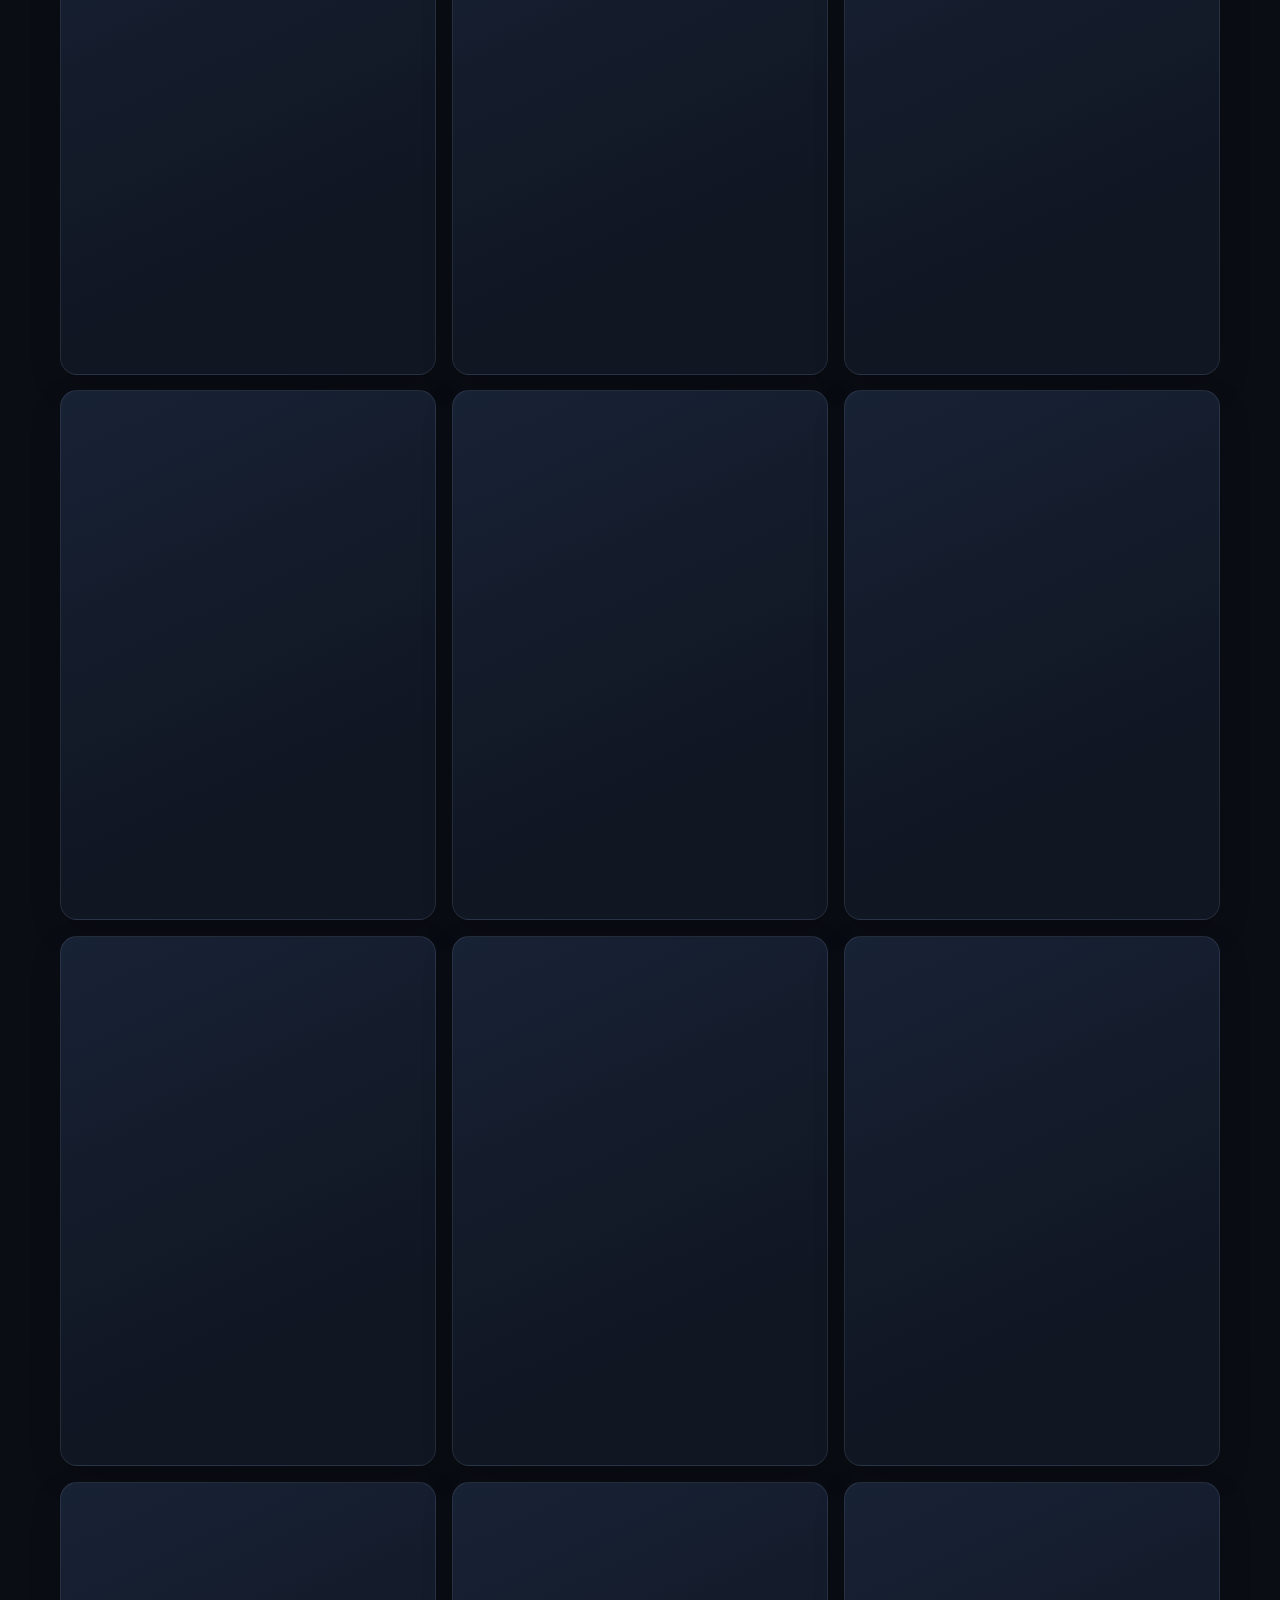
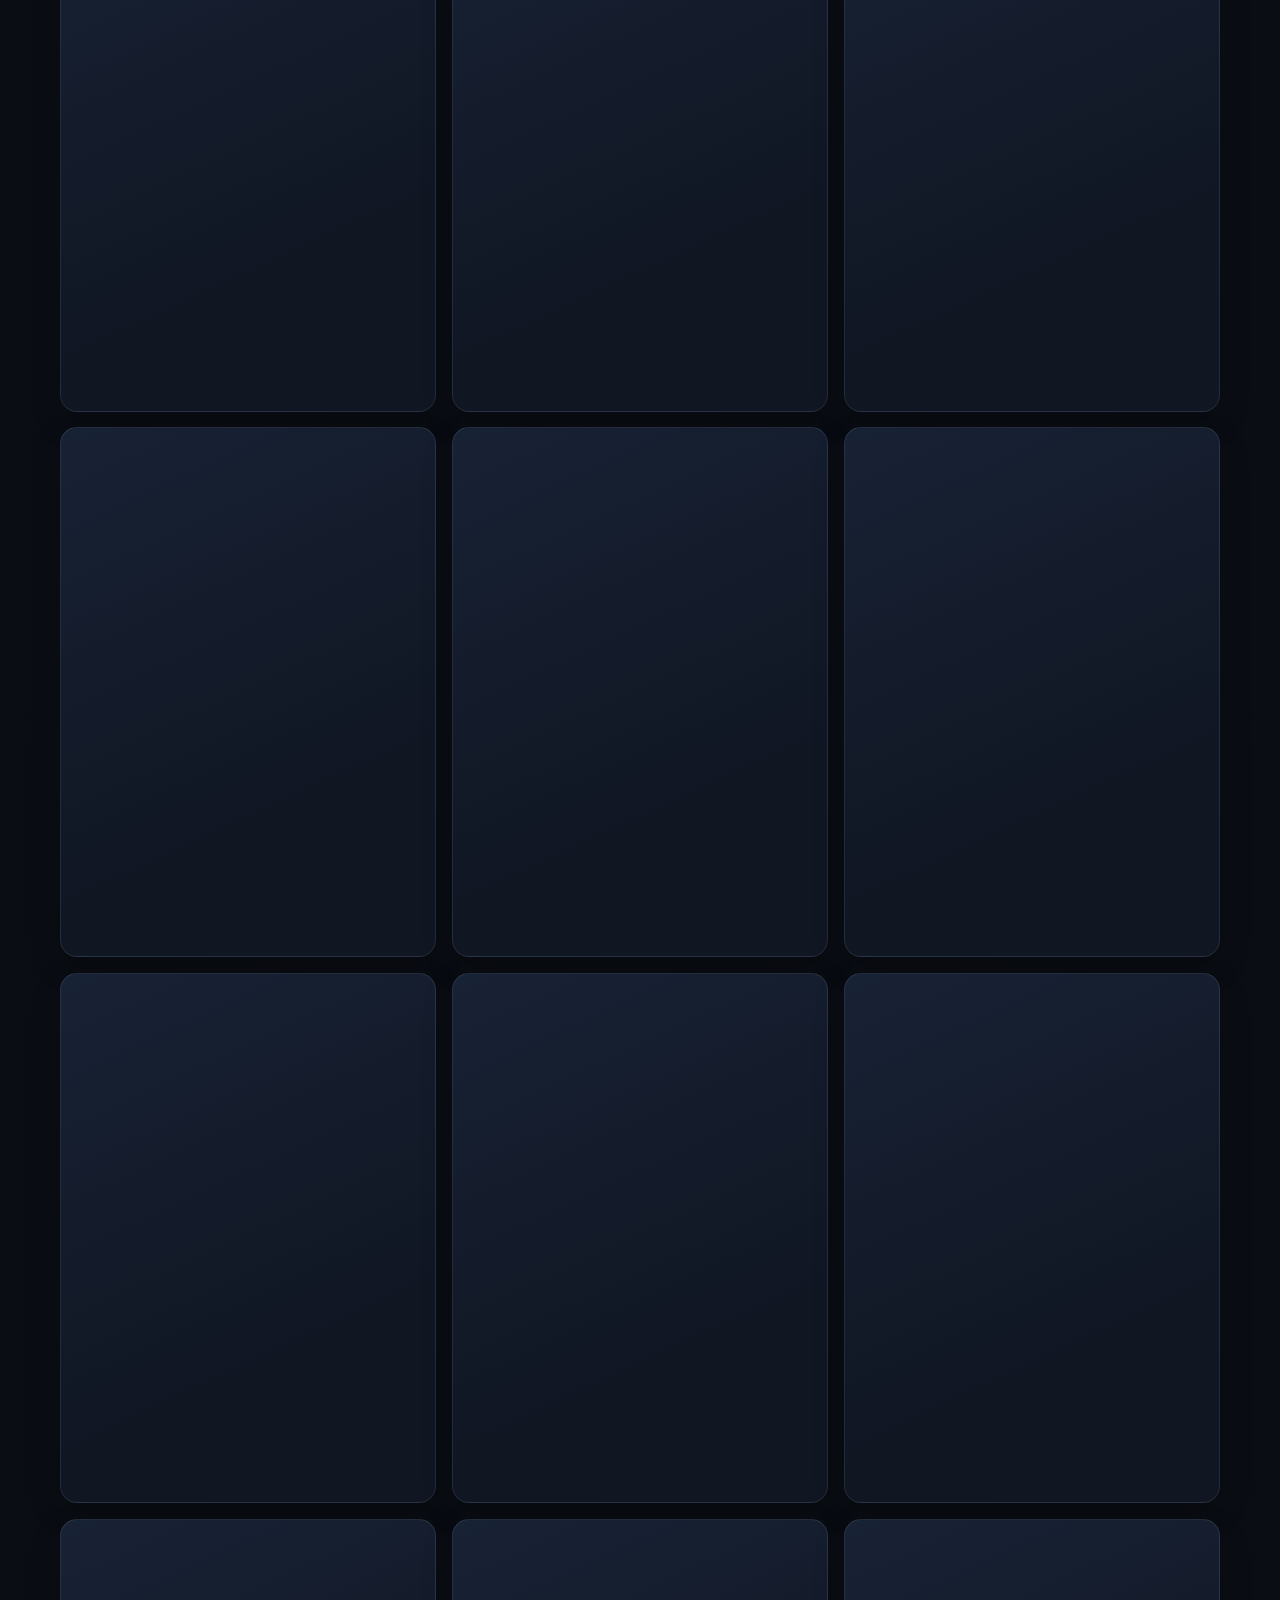
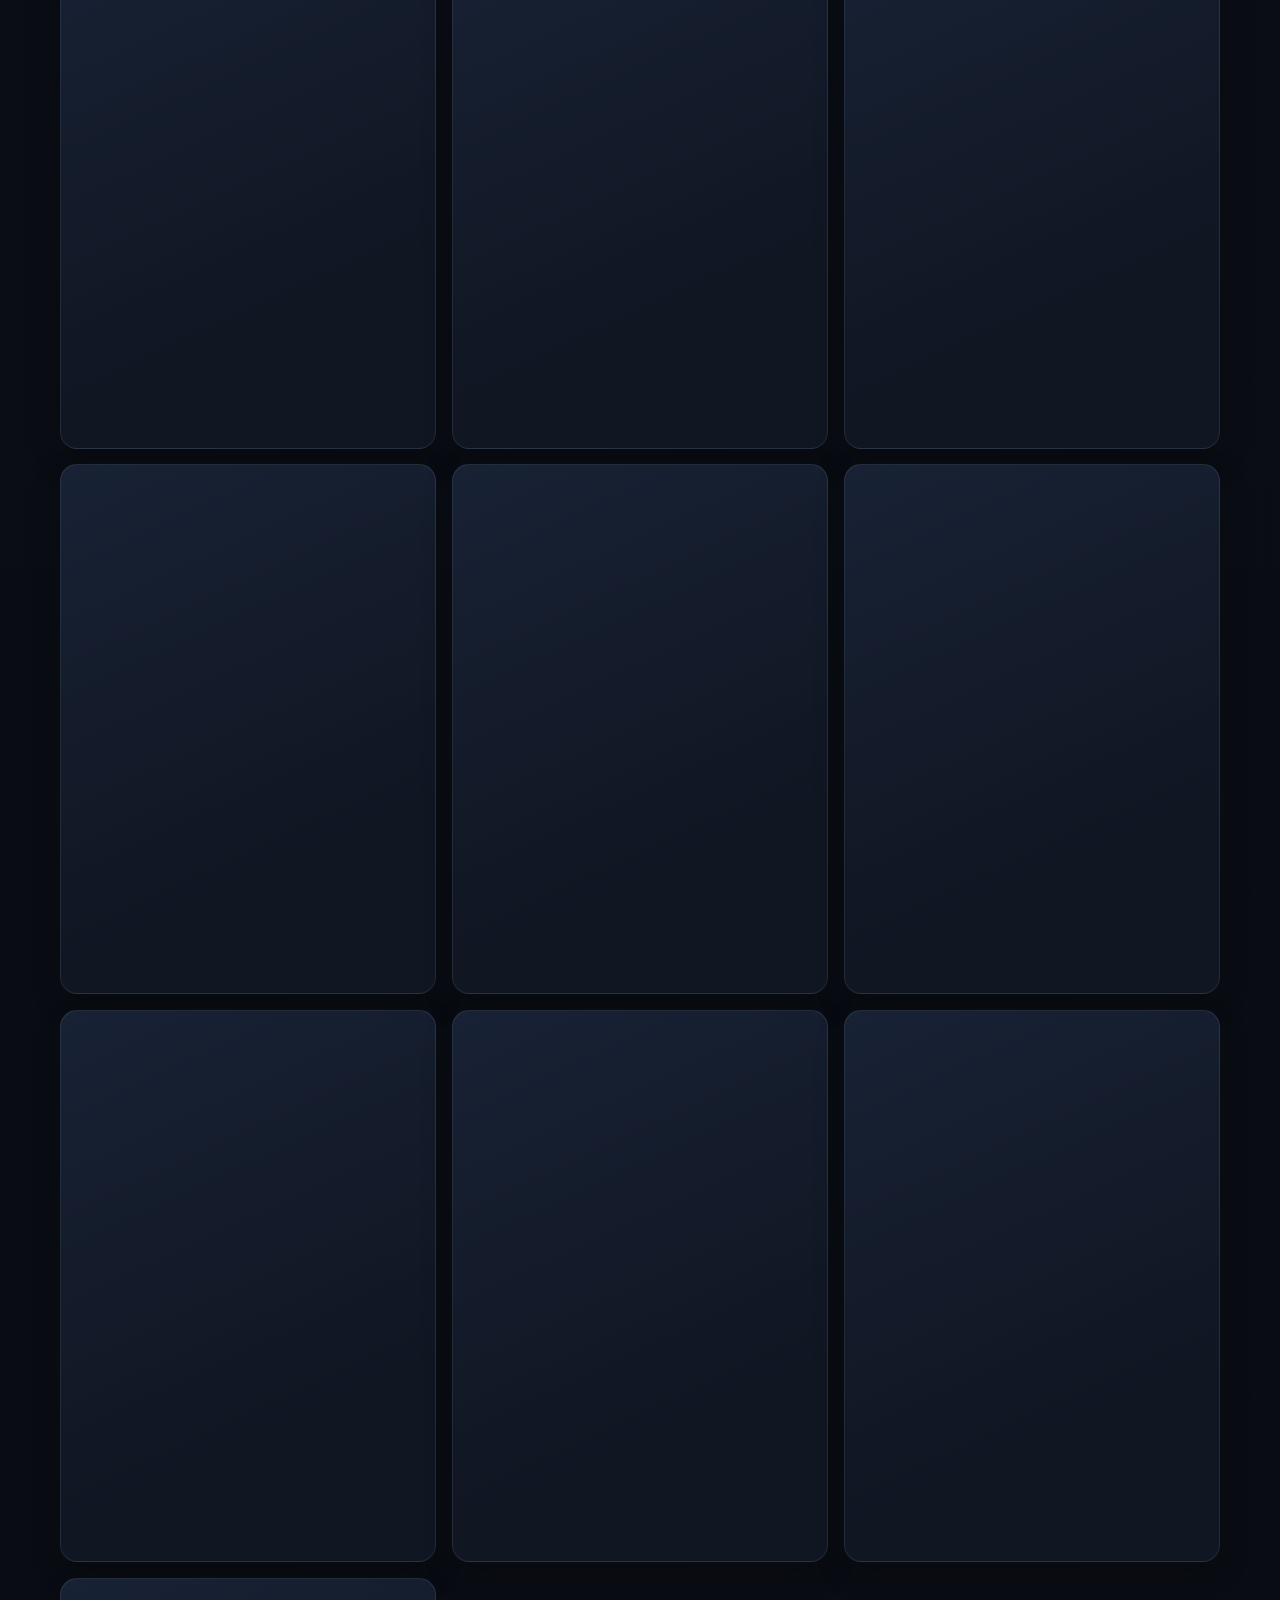
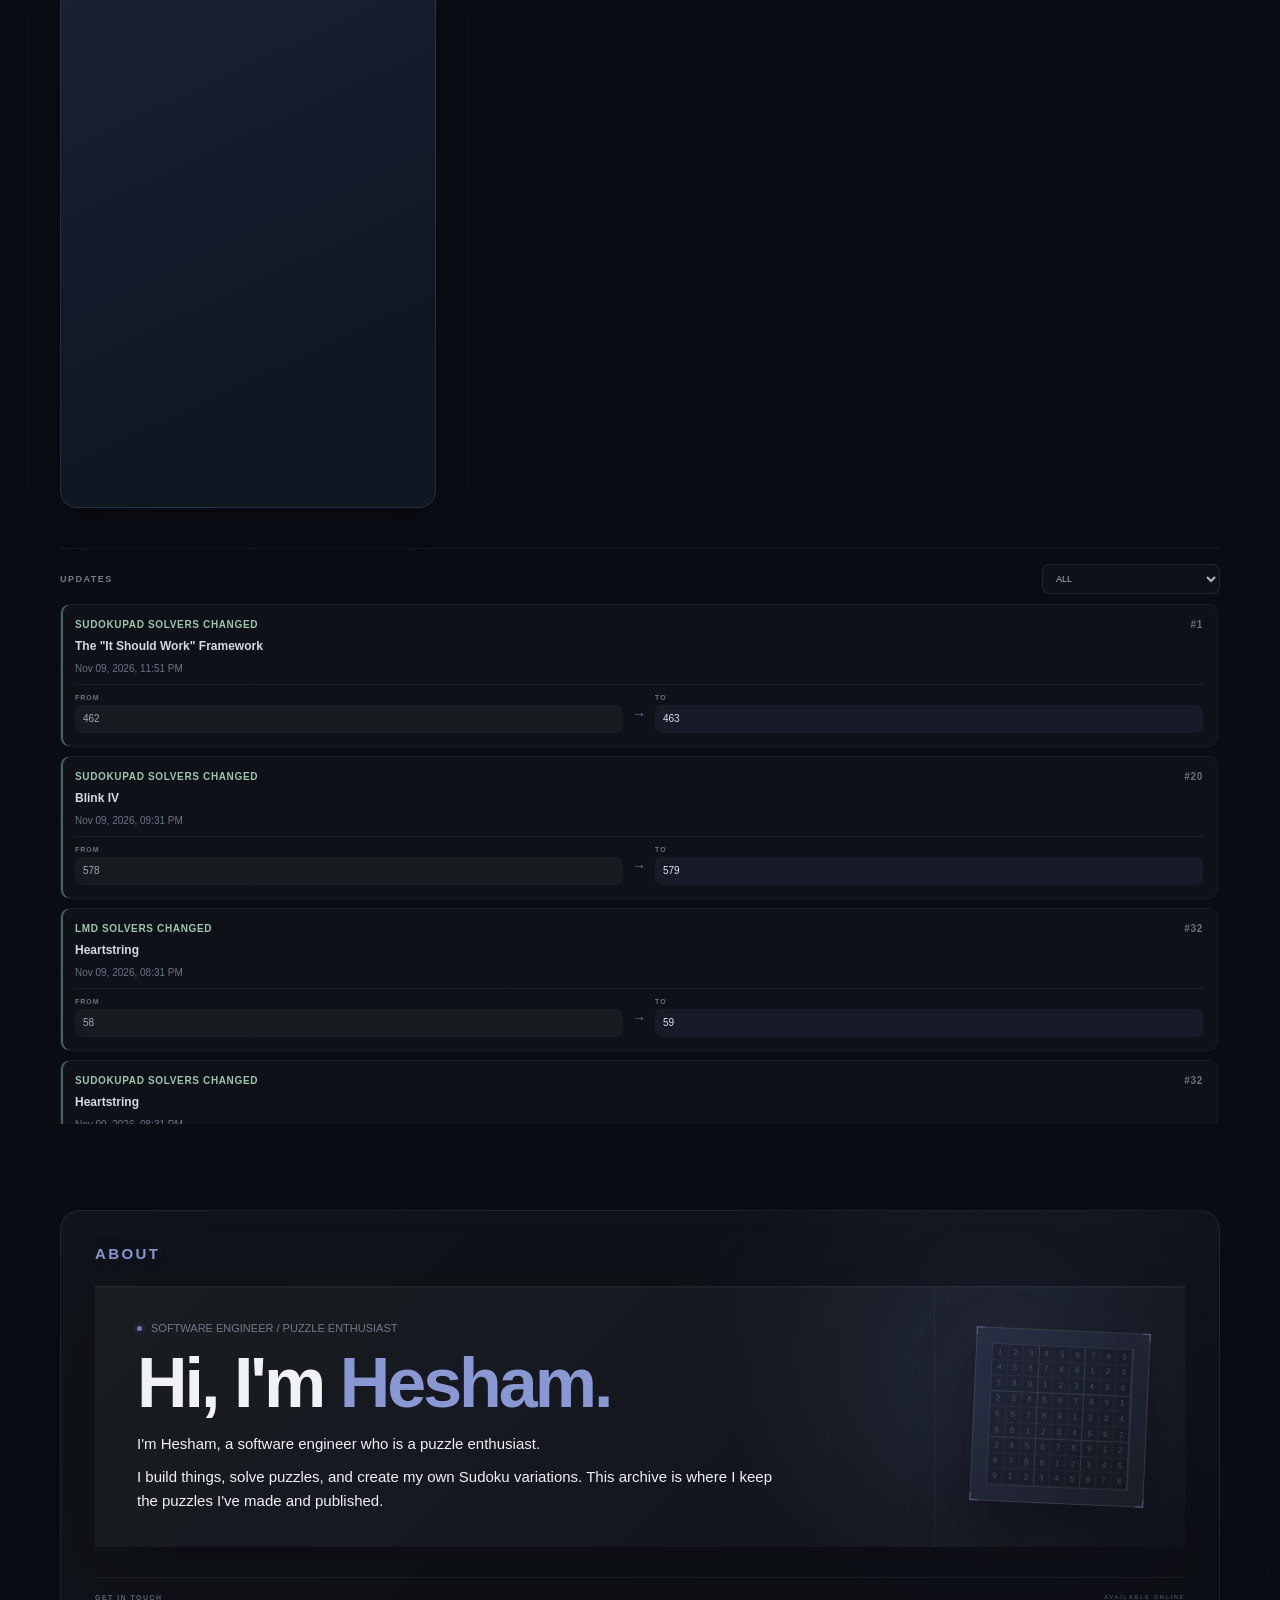
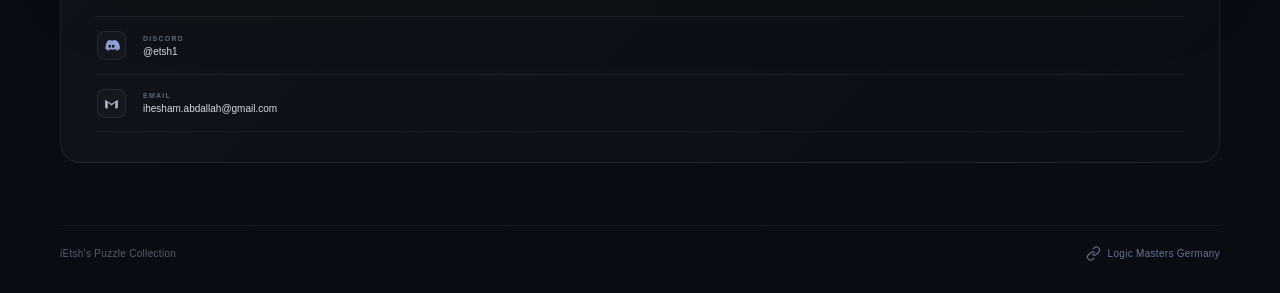
==== commit f4981109: "Add dynamic dice face dots to Feeling Lucky button" ====
--- a/sudoku-ietsh/ietsh/lmd/index.html
+++ b/sudoku-ietsh/ietsh/lmd/index.html
@@ -41,11 +41,13 @@
     <button type="button" id="feeling-lucky-button" class="feeling-lucky-button" aria-label="Open a random puzzle">
         <svg viewBox="0 0 24 24" aria-hidden="true" focusable="false">
             <rect x="3.5" y="3.5" width="17" height="17" rx="4"></rect>
-            <circle cx="8" cy="8" r="1.25"></circle>
-            <circle cx="16" cy="8" r="1.25"></circle>
-            <circle cx="12" cy="12" r="1.25"></circle>
-            <circle cx="8" cy="16" r="1.25"></circle>
-            <circle cx="16" cy="16" r="1.25"></circle>
+            <circle data-die-dot="tl" cx="7" cy="7" r="1.35"></circle>
+            <circle data-die-dot="tr" cx="17" cy="7" r="1.35"></circle>
+            <circle data-die-dot="ml" cx="7" cy="12" r="1.35"></circle>
+            <circle data-die-dot="c" cx="12" cy="12" r="1.35"></circle>
+            <circle data-die-dot="mr" cx="17" cy="12" r="1.35"></circle>
+            <circle data-die-dot="bl" cx="7" cy="17" r="1.35"></circle>
+            <circle data-die-dot="br" cx="17" cy="17" r="1.35"></circle>
         </svg>
         <span>Feeling lucky?</span>
     </button>
--- a/sudoku-ietsh/ietsh/lmd/lmd.css
+++ b/sudoku-ietsh/ietsh/lmd/lmd.css
@@ -3699,3 +3699,129 @@
 .action-icon { display: inline-flex; align-items: center; justify-content: center; }
 .footer-lmd-link { display: inline-flex; align-items: center; gap: 7px; }
 .footer-lmd-link .site-link-icon { fill: none; stroke: currentColor; stroke-width: 1.8; stroke-linecap: round; stroke-linejoin: round; }
+
+
+/* Always-available random puzzle shortcut */
+.feeling-lucky-button {
+    position: fixed;
+    z-index: 9999;
+    right: max(22px, calc((100vw - 1160px) / 2));
+    bottom: 22px;
+    display: inline-flex;
+    align-items: center;
+    justify-content: center;
+    gap: 10px;
+    min-height: 50px;
+    padding: 0 20px;
+    border: 0;
+    border-radius: 7px;
+    color: #21152f;
+    background: #fff0c9;
+    box-shadow: 0 8px 28px rgba(0, 0, 0, .42), 0 0 20px rgba(255, 190, 90, .18);
+    font: inherit;
+    font-size: 13px;
+    font-weight: 800;
+    letter-spacing: .1px;
+    white-space: nowrap;
+    cursor: pointer;
+    transition: transform .18s ease, box-shadow .18s ease, filter .18s ease;
+    isolation: isolate;
+    overflow: visible;
+}
+.feeling-lucky-button::before {
+    content: "";
+    position: absolute;
+    inset: -4px;
+    z-index: 0;
+    padding: 4px;
+    border-radius: 11px;
+    background: conic-gradient(
+        from 0deg,
+        #45d6c5 0deg,
+        #45d6c5 42deg,
+        #8c75e8 62deg,
+        #8c75e8 112deg,
+        #f17bb5 137deg,
+        #f17bb5 185deg,
+        #ffad68 211deg,
+        #ffad68 257deg,
+        #b6d879 282deg,
+        #b6d879 326deg,
+        #45d6c5 360deg
+    );
+    -webkit-mask: linear-gradient(#fff 0 0) content-box, linear-gradient(#fff 0 0);
+    -webkit-mask-composite: xor;
+    mask-composite: exclude;
+    pointer-events: none;
+    transform: rotate(-170deg);
+    animation: lucky-border-orbit 1.65s linear -0.8s infinite;
+}
+.feeling-lucky-button > * {
+    position: relative;
+    z-index: 1;
+}
+@keyframes lucky-border-orbit {
+    to {
+        transform: rotate(190deg);
+    }
+}
+.feeling-lucky-button svg {
+    width: 19px;
+    height: 19px;
+    fill: none;
+    stroke: currentColor;
+    stroke-width: 1.7;
+    transform-origin: center;
+}
+.feeling-lucky-button svg.dice-spin {
+    animation: lucky-dice-spin .58s cubic-bezier(.2,.8,.25,1);
+}
+@keyframes lucky-dice-spin {
+    0% { transform: rotate(0deg) scale(1); }
+    45% { transform: rotate(210deg) scale(1.12); }
+    100% { transform: rotate(360deg) scale(1); }
+}
+.feeling-lucky-button svg circle {
+    fill: currentColor;
+    stroke: none;
+}
+.feeling-lucky-button:hover {
+    transform: translateY(-2px);
+    filter: brightness(1.06);
+    box-shadow: 0 11px 32px rgba(0, 0, 0, .48), 0 0 26px rgba(255, 190, 90, .24);
+}
+.feeling-lucky-button:active {
+    transform: translateY(0) scale(.98);
+}
+.feeling-lucky-button:focus-visible {
+    outline: 3px solid rgba(255, 224, 150, .55);
+    outline-offset: 5px;
+}
+@media (max-width: 760px) {
+    .feeling-lucky-button {
+        display: inline-flex;
+        visibility: visible;
+        opacity: 1;
+        right: max(14px, env(safe-area-inset-right));
+        bottom: max(14px, env(safe-area-inset-bottom));
+        min-height: 48px;
+        padding: 0 17px;
+        gap: 8px;
+        font-size: 12px;
+    }
+    .feeling-lucky-button::before {
+        inset: -4px;
+    }
+}
+@media (prefers-reduced-motion: reduce) {
+    .feeling-lucky-button {
+        transition: none;
+    }
+    .feeling-lucky-button::before {
+        animation: none;
+    }
+    .feeling-lucky-button:hover,
+    .feeling-lucky-button:active {
+        transform: none;
+    }
+}
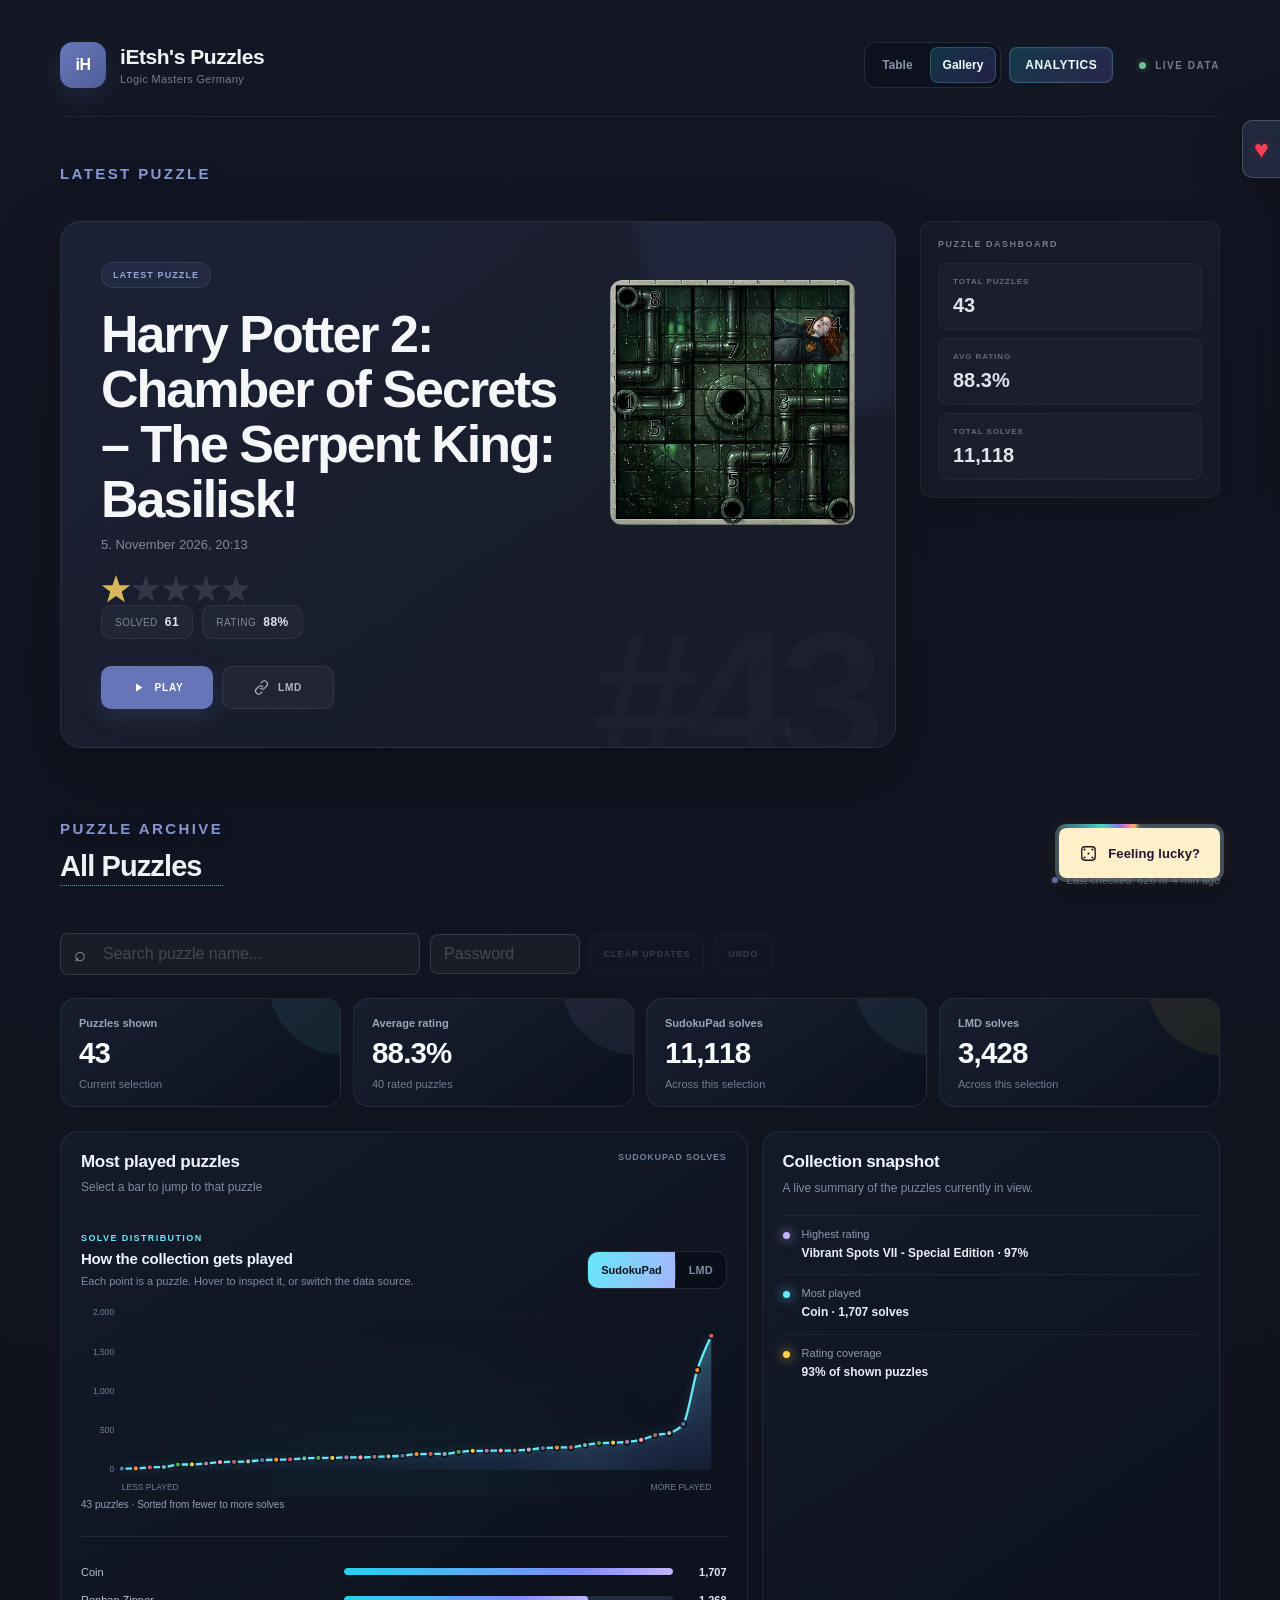
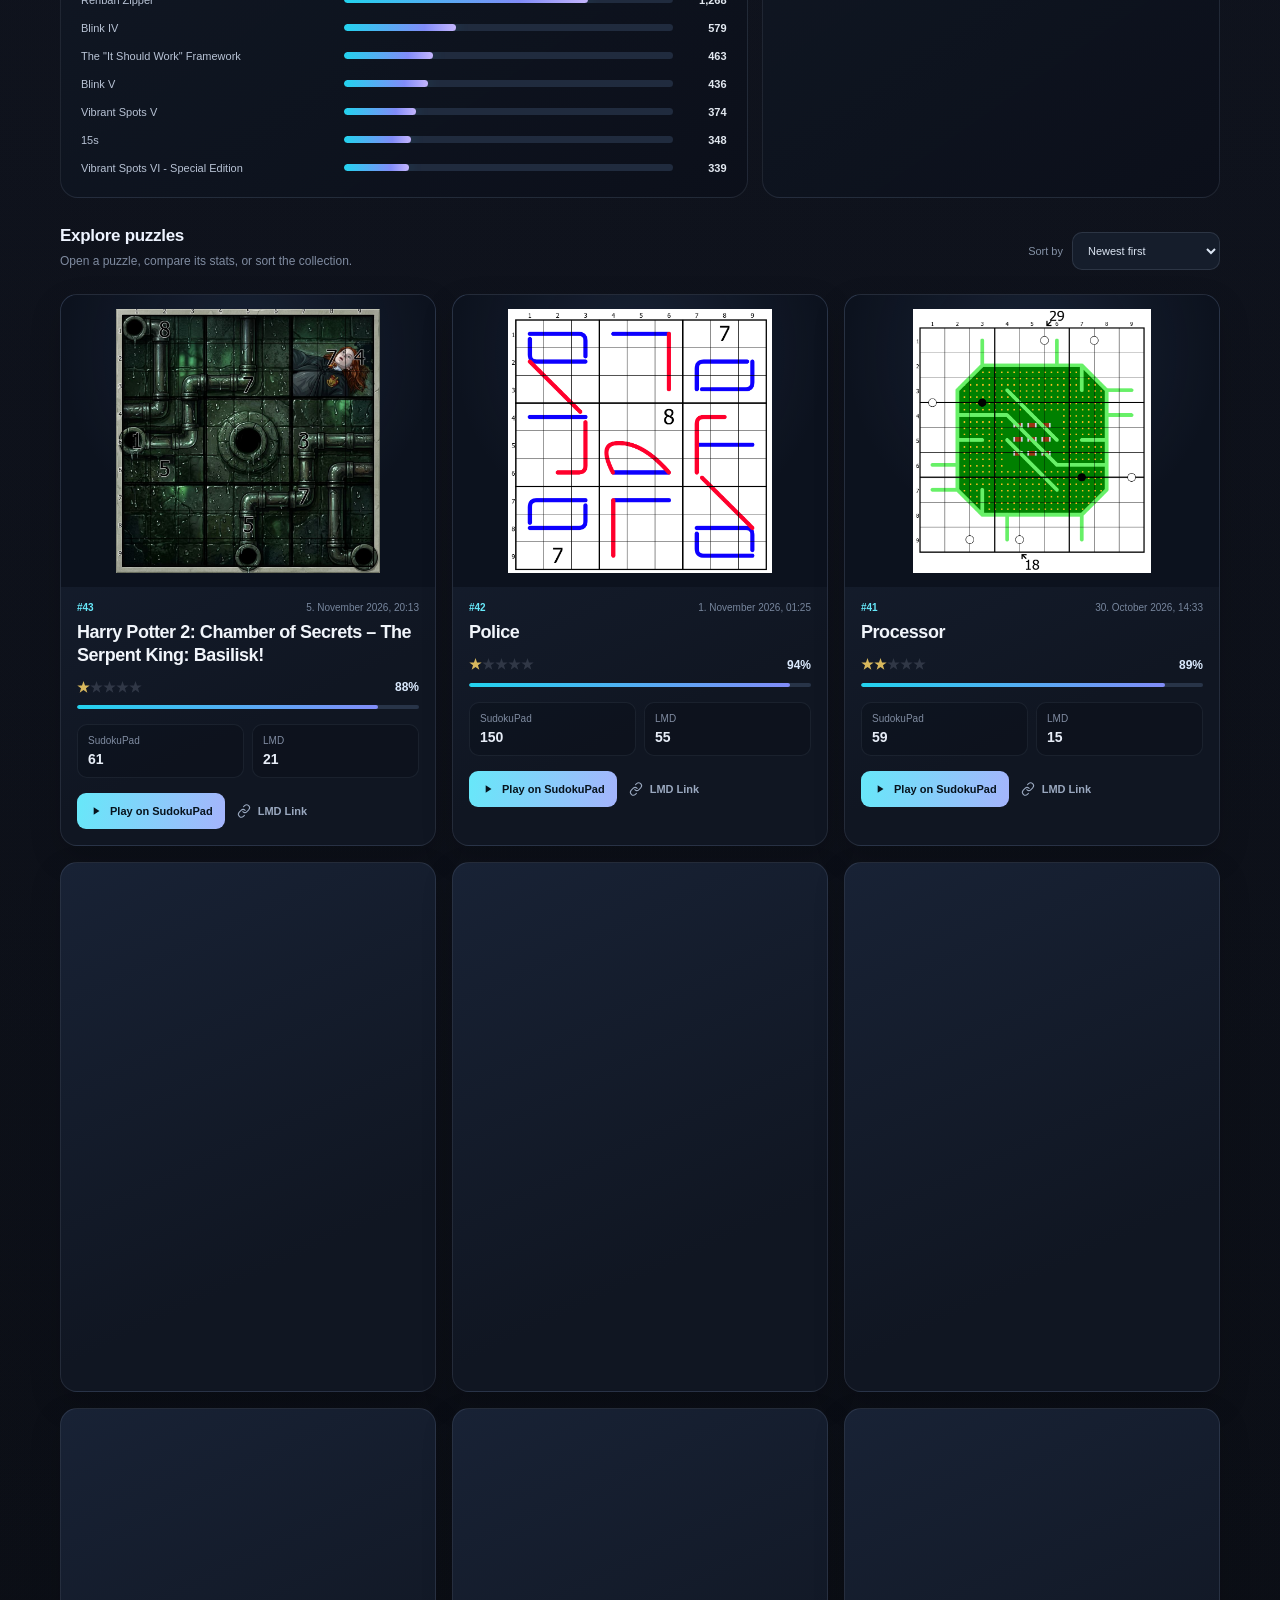
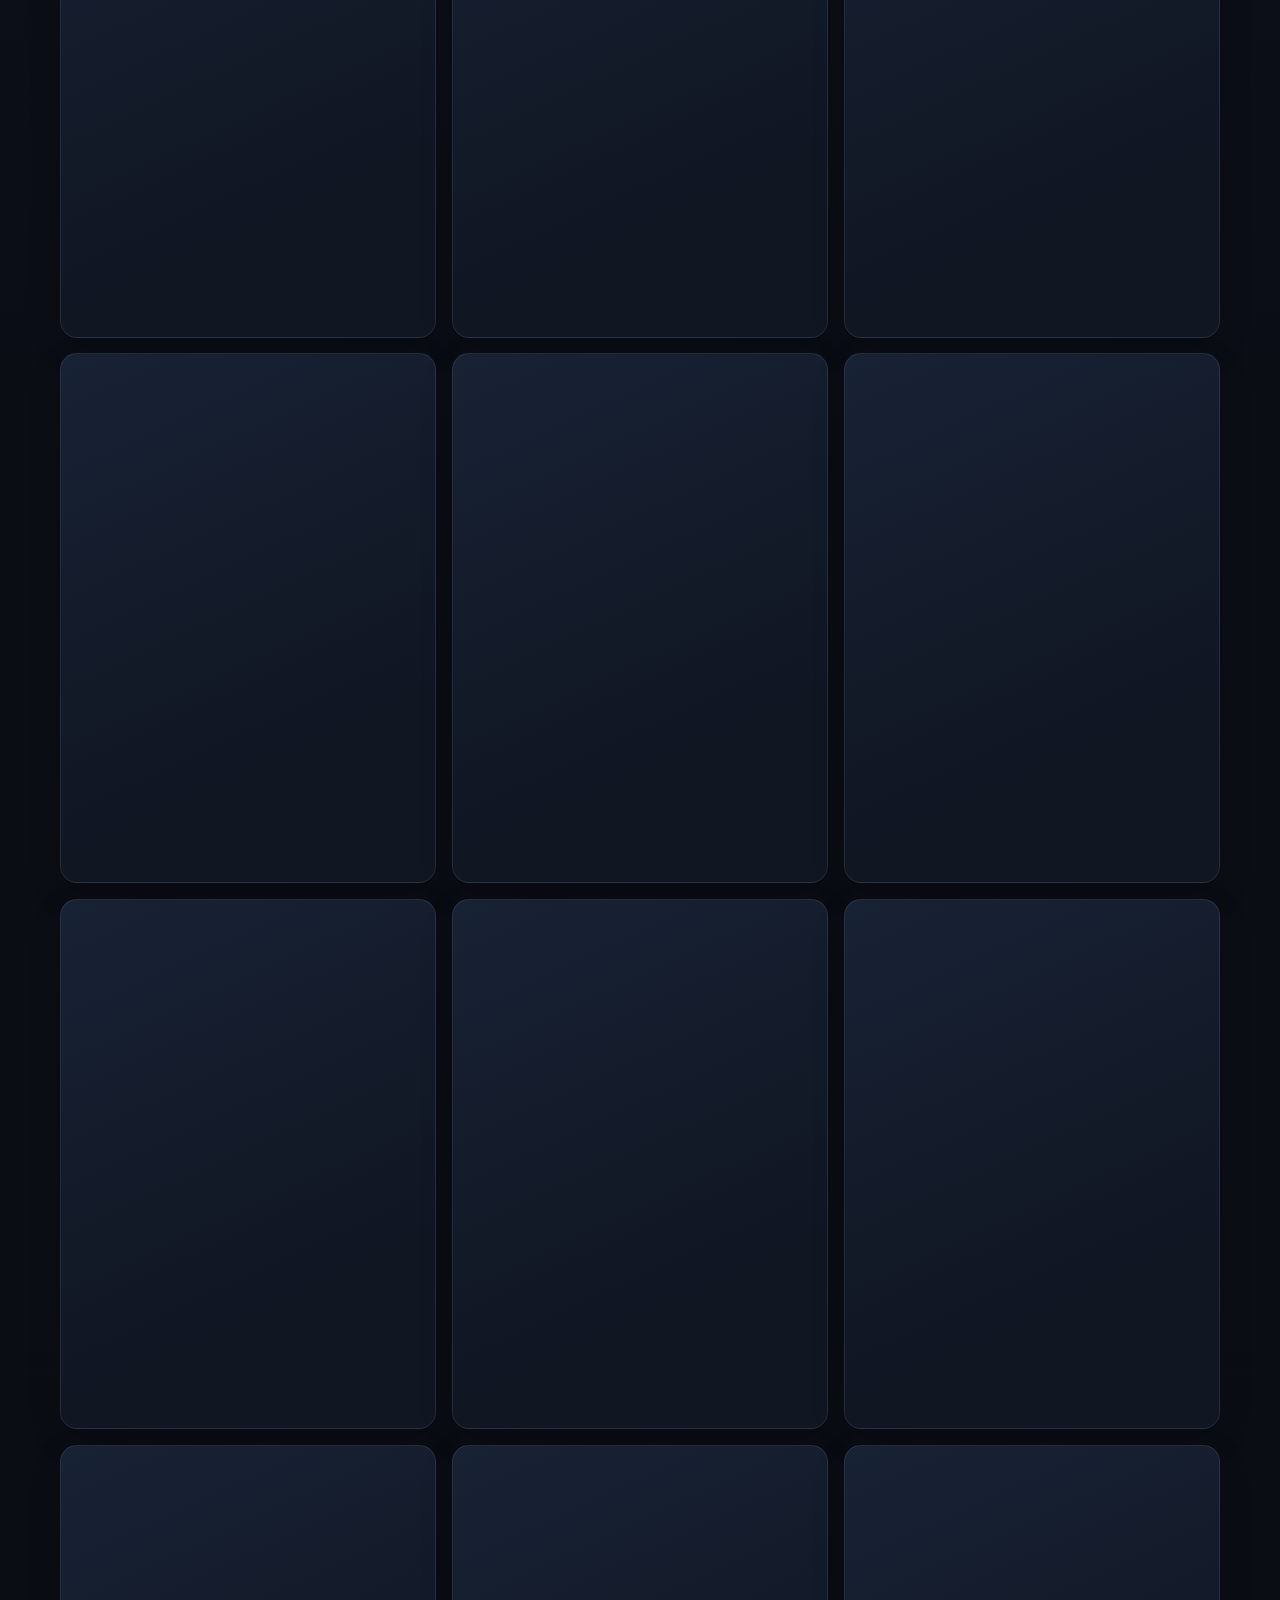
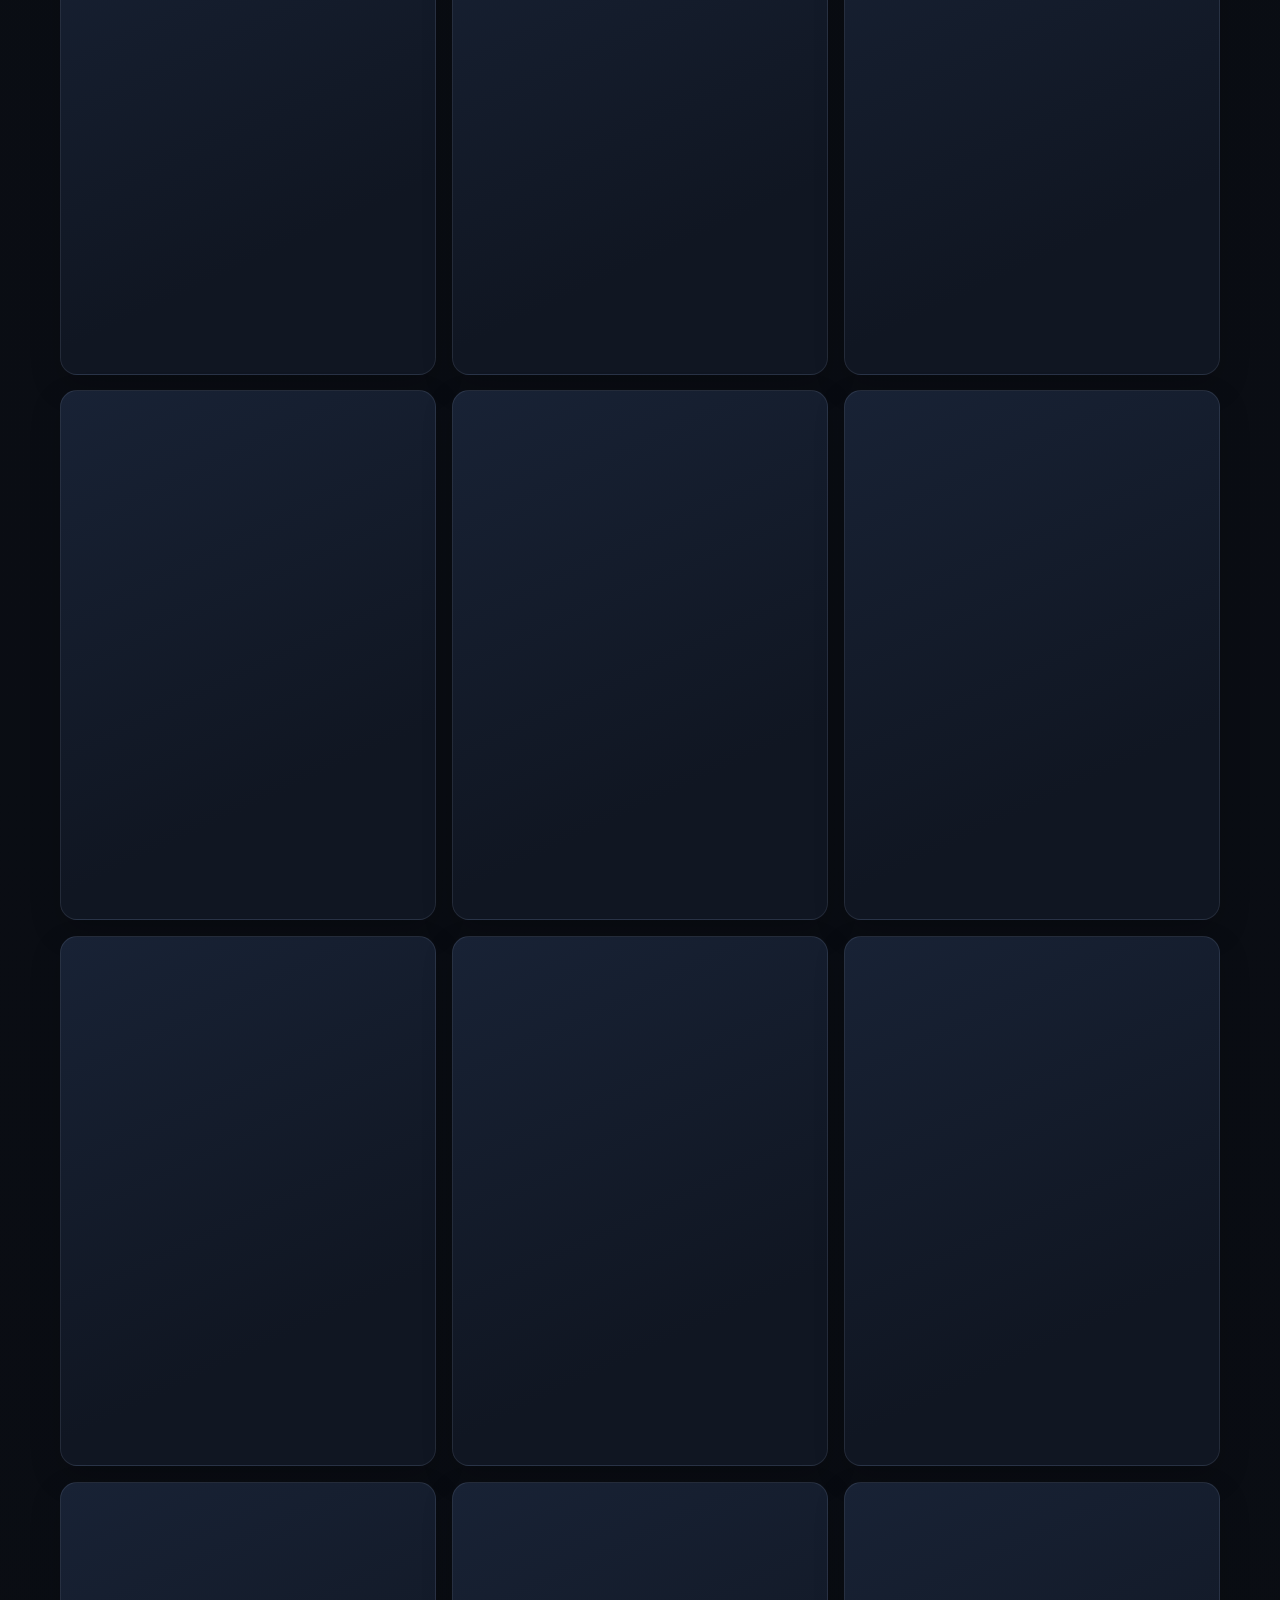
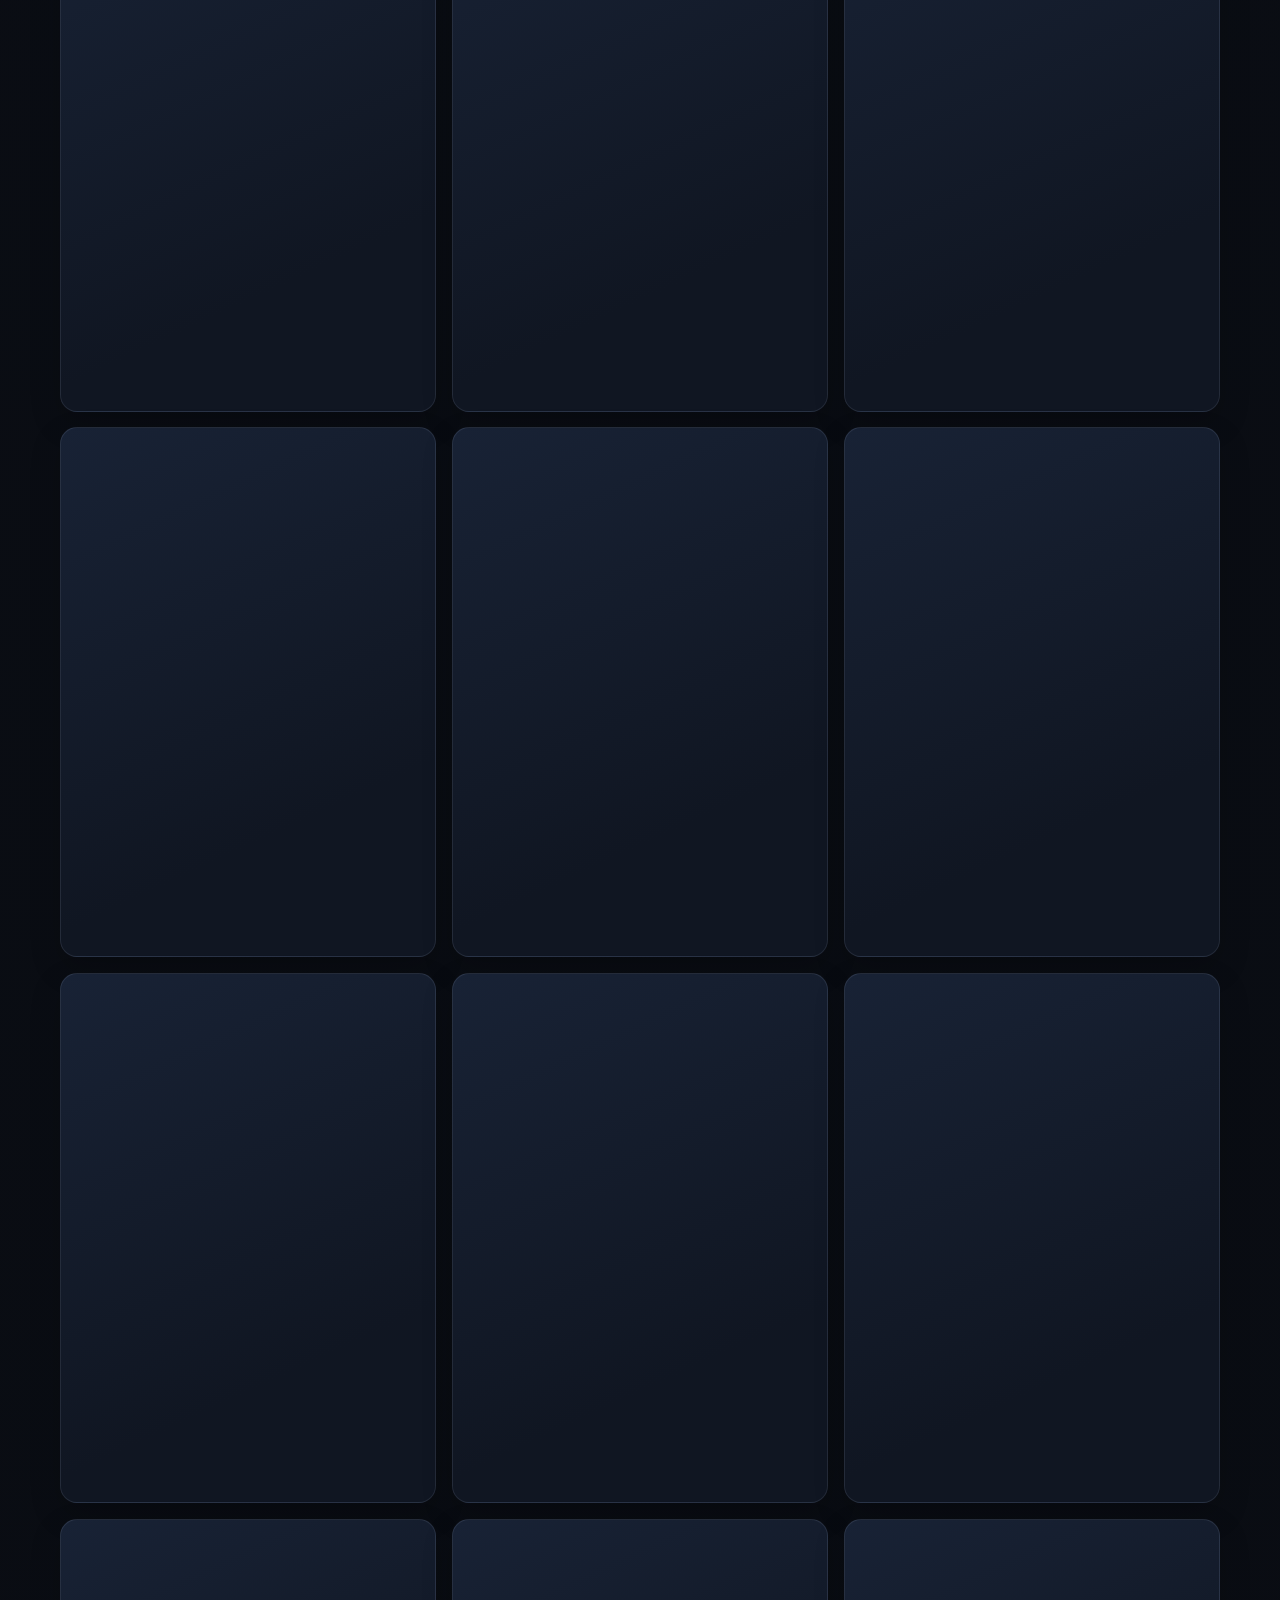
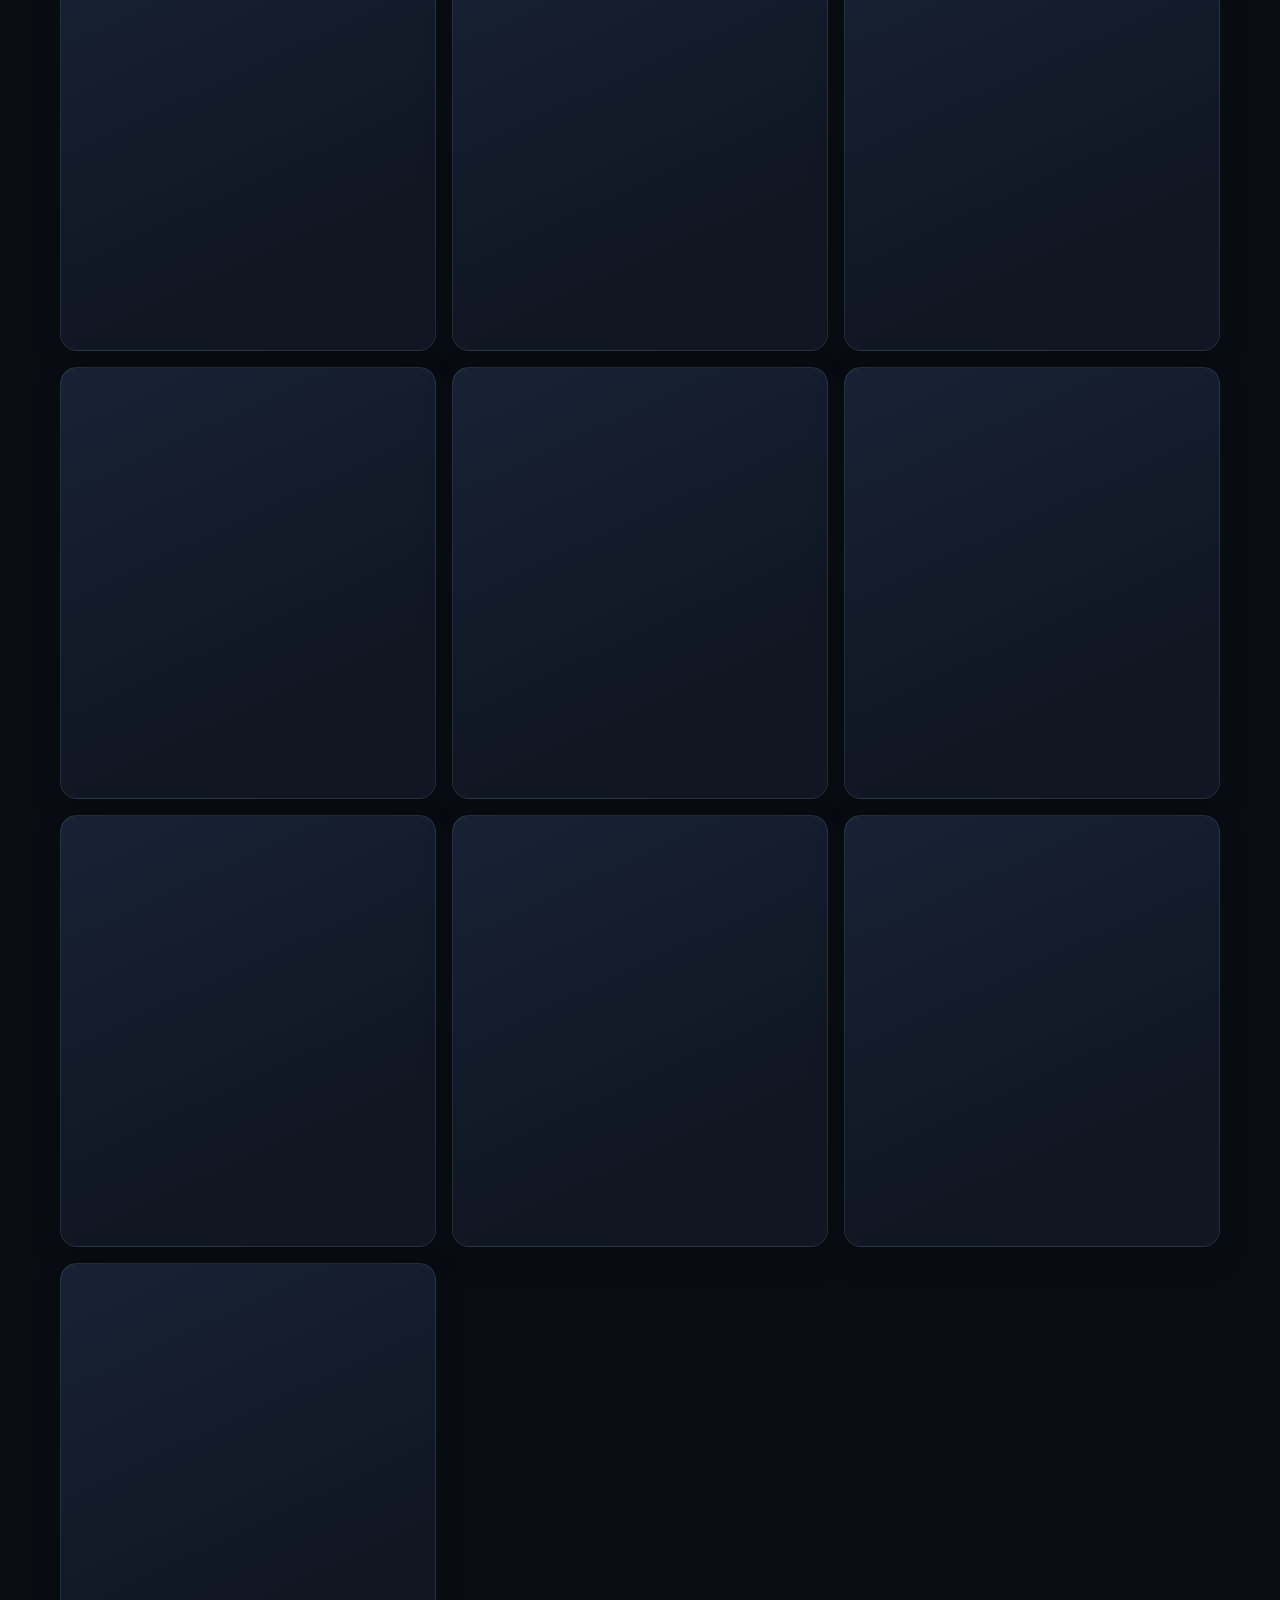
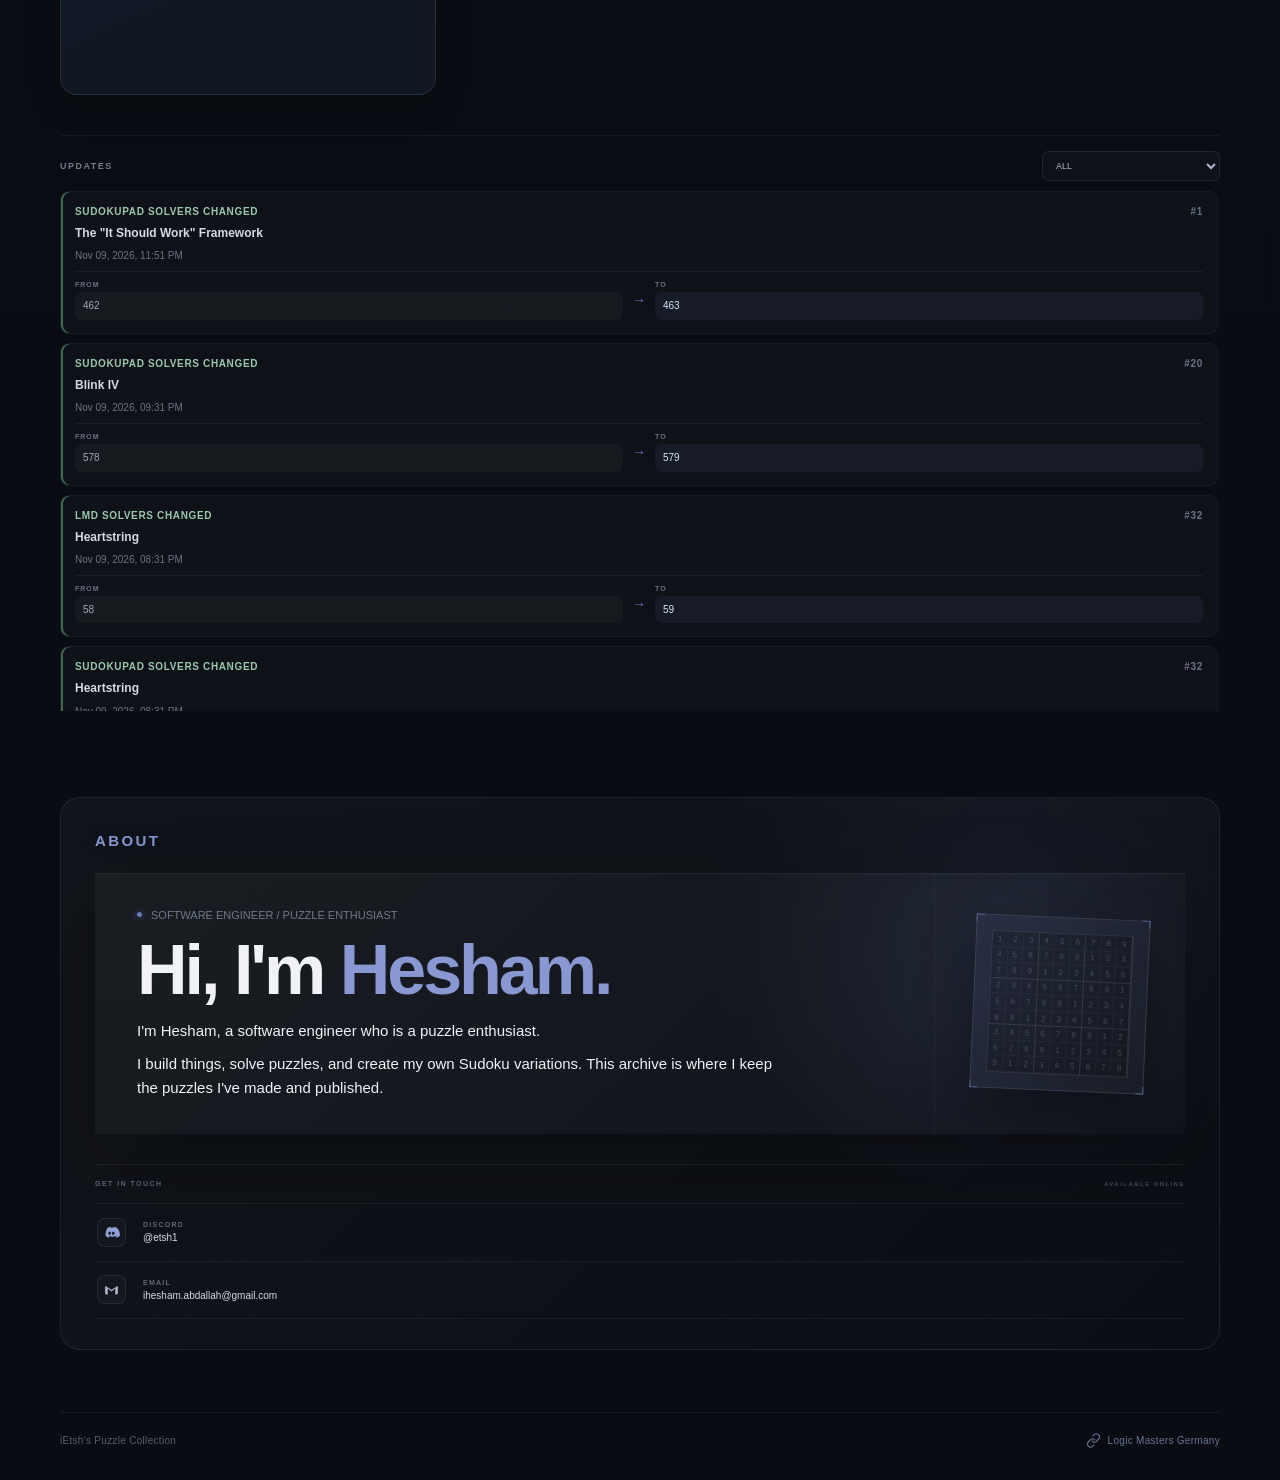
==== commit 1fc73dfa: "Make random puzzle shortcut available immediately" ====
--- a/sudoku-ietsh/ietsh/lmd/index.html
+++ b/sudoku-ietsh/ietsh/lmd/index.html
@@ -52,6 +52,110 @@
         <span>Feeling lucky?</span>
     </button>
 
+    <script>
+        (() => {
+            const button = document.getElementById('feeling-lucky-button');
+            if (!button) return;
+
+            let bag = [];
+            let poolKey = '';
+            let lastPuzzleId = null;
+            let pending = false;
+
+            const dataPromise = fetch('./config.json', { cache: 'default' })
+                .then(response => {
+                    if (!response.ok) throw new Error('HTTP ' + response.status);
+                    return response.json();
+                })
+                .then(data => {
+                    window.__ietshPuzzleData = data;
+                    return data;
+                });
+
+            window.__ietshPuzzleDataPromise = dataPromise;
+
+            const pickPuzzle = data => {
+                const puzzles = (data.items || []).filter(puzzle => {
+                    const title = String(puzzle.title || '').trim().toLowerCase();
+                    const id = String(puzzle.id || '').trim().toLowerCase();
+                    return puzzle.puzz && title !== 'evil saboteurs' && id !== 'ietsh-evilsaboteurs';
+                });
+                if (!puzzles.length) return null;
+
+                const nextPoolKey = puzzles
+                    .map(puzzle => puzzle.id || puzzle.lmd || puzzle.puzz)
+                    .sort()
+                    .join('|');
+
+                if (nextPoolKey !== poolKey) {
+                    poolKey = nextPoolKey;
+                    bag = [];
+                    lastPuzzleId = null;
+                }
+
+                if (!bag.length) {
+                    bag = [...puzzles];
+                    for (let i = bag.length - 1; i > 0; i -= 1) {
+                        const j = Math.floor(Math.random() * (i + 1));
+                        [bag[i], bag[j]] = [bag[j], bag[i]];
+                    }
+                    const last = bag[bag.length - 1];
+                    if (bag.length > 1 && (last.id || last.puzz) === lastPuzzleId) {
+                        const swapIndex = Math.floor(Math.random() * (bag.length - 1));
+                        [bag[bag.length - 1], bag[swapIndex]] = [bag[swapIndex], bag[bag.length - 1]];
+                    }
+                }
+
+                const selected = bag.pop();
+                lastPuzzleId = selected.id || selected.puzz;
+                return selected;
+            };
+
+            const openPuzzle = (data, popup) => {
+                const puzzle = pickPuzzle(data);
+                if (!puzzle) throw new Error('No playable puzzles are available.');
+                const url = puzzle.puzz + (puzzle.qs || '');
+                if (popup && !popup.closed) popup.location.replace(url);
+                else window.location.assign(url);
+            };
+
+            button.addEventListener('click', () => {
+                if (window.__ietshPuzzleData) {
+                    const popup = window.open('about:blank', '_blank');
+                    if (popup) popup.opener = null;
+                    openPuzzle(window.__ietshPuzzleData, popup);
+                    return;
+                }
+
+                if (pending) return;
+                pending = true;
+                const popup = window.open('about:blank', '_blank');
+                if (popup) popup.opener = null;
+                const label = button.querySelector('span');
+                const originalLabel = label ? label.textContent : '';
+                button.setAttribute('aria-busy', 'true');
+                button.classList.add('is-loading');
+                if (label) label.textContent = 'Loading puzzle...';
+
+                dataPromise
+                    .then(data => openPuzzle(data, popup))
+                    .catch(error => {
+                        if (popup && !popup.closed) popup.close();
+                        console.error('Unable to open a random puzzle:', error);
+                        if (label) label.textContent = 'Try again';
+                    })
+                    .finally(() => {
+                        pending = false;
+                        button.removeAttribute('aria-busy');
+                        button.classList.remove('is-loading');
+                        if (label && label.textContent === 'Loading puzzle...') {
+                            label.textContent = originalLabel;
+                        }
+                    });
+            });
+        })();
+    </script>
+
     <section id="community-section" aria-label="Site support and community comments"></section>
 
     <section class="latest-section">
--- a/sudoku-ietsh/ietsh/lmd/lmd.css
+++ b/sudoku-ietsh/ietsh/lmd/lmd.css
@@ -3702,6 +3702,12 @@
 
 
 /* Always-available random puzzle shortcut */
+@property --lucky-angle {
+    syntax: "<angle>";
+    inherits: false;
+    initial-value: 0deg;
+}
+
 .feeling-lucky-button {
     position: fixed;
     z-index: 9999;
@@ -3736,34 +3742,28 @@
     padding: 4px;
     border-radius: 11px;
     background: conic-gradient(
-        from 0deg,
-        #45d6c5 0deg,
-        #45d6c5 42deg,
-        #8c75e8 62deg,
-        #8c75e8 112deg,
-        #f17bb5 137deg,
-        #f17bb5 185deg,
-        #ffad68 211deg,
-        #ffad68 257deg,
-        #b6d879 282deg,
-        #b6d879 326deg,
-        #45d6c5 360deg
+        from var(--lucky-angle),
+        rgba(125, 119, 150, .38) 0deg 285deg,
+        #45d6c5 305deg,
+        #8c75e8 322deg,
+        #f17bb5 337deg,
+        #ffad68 350deg,
+        rgba(125, 119, 150, .38) 360deg
     );
     -webkit-mask: linear-gradient(#fff 0 0) content-box, linear-gradient(#fff 0 0);
     -webkit-mask-composite: xor;
     mask-composite: exclude;
+    filter: drop-shadow(0 0 3px rgba(69, 214, 197, .65));
     pointer-events: none;
-    transform: rotate(-170deg);
-    animation: lucky-border-orbit 1.65s linear -0.8s infinite;
+    animation: lucky-light-travel 2.4s linear infinite;
 }
 .feeling-lucky-button > * {
     position: relative;
     z-index: 1;
 }
-@keyframes lucky-border-orbit {
-    to {
-        transform: rotate(190deg);
-    }
+@keyframes lucky-light-travel {
+    from { --lucky-angle: 0deg; }
+    to { --lucky-angle: 360deg; }
 }
 .feeling-lucky-button svg {
     width: 19px;
@@ -3811,6 +3811,17 @@
     }
     .feeling-lucky-button::before {
         inset: -4px;
+        background: conic-gradient(
+            from var(--lucky-angle),
+            rgba(125, 119, 150, .38) 0deg 285deg,
+            #45d6c5 305deg,
+            #8c75e8 322deg,
+            #f17bb5 337deg,
+            #ffad68 350deg,
+            rgba(125, 119, 150, .38) 360deg
+        );
+        animation: lucky-light-travel 2.4s linear infinite;
+        filter: drop-shadow(0 0 3px rgba(69, 214, 197, .65));
     }
 }
 @media (prefers-reduced-motion: reduce) {
@@ -3824,4 +3835,4 @@
     .feeling-lucky-button:active {
         transform: none;
     }
-}
+}
